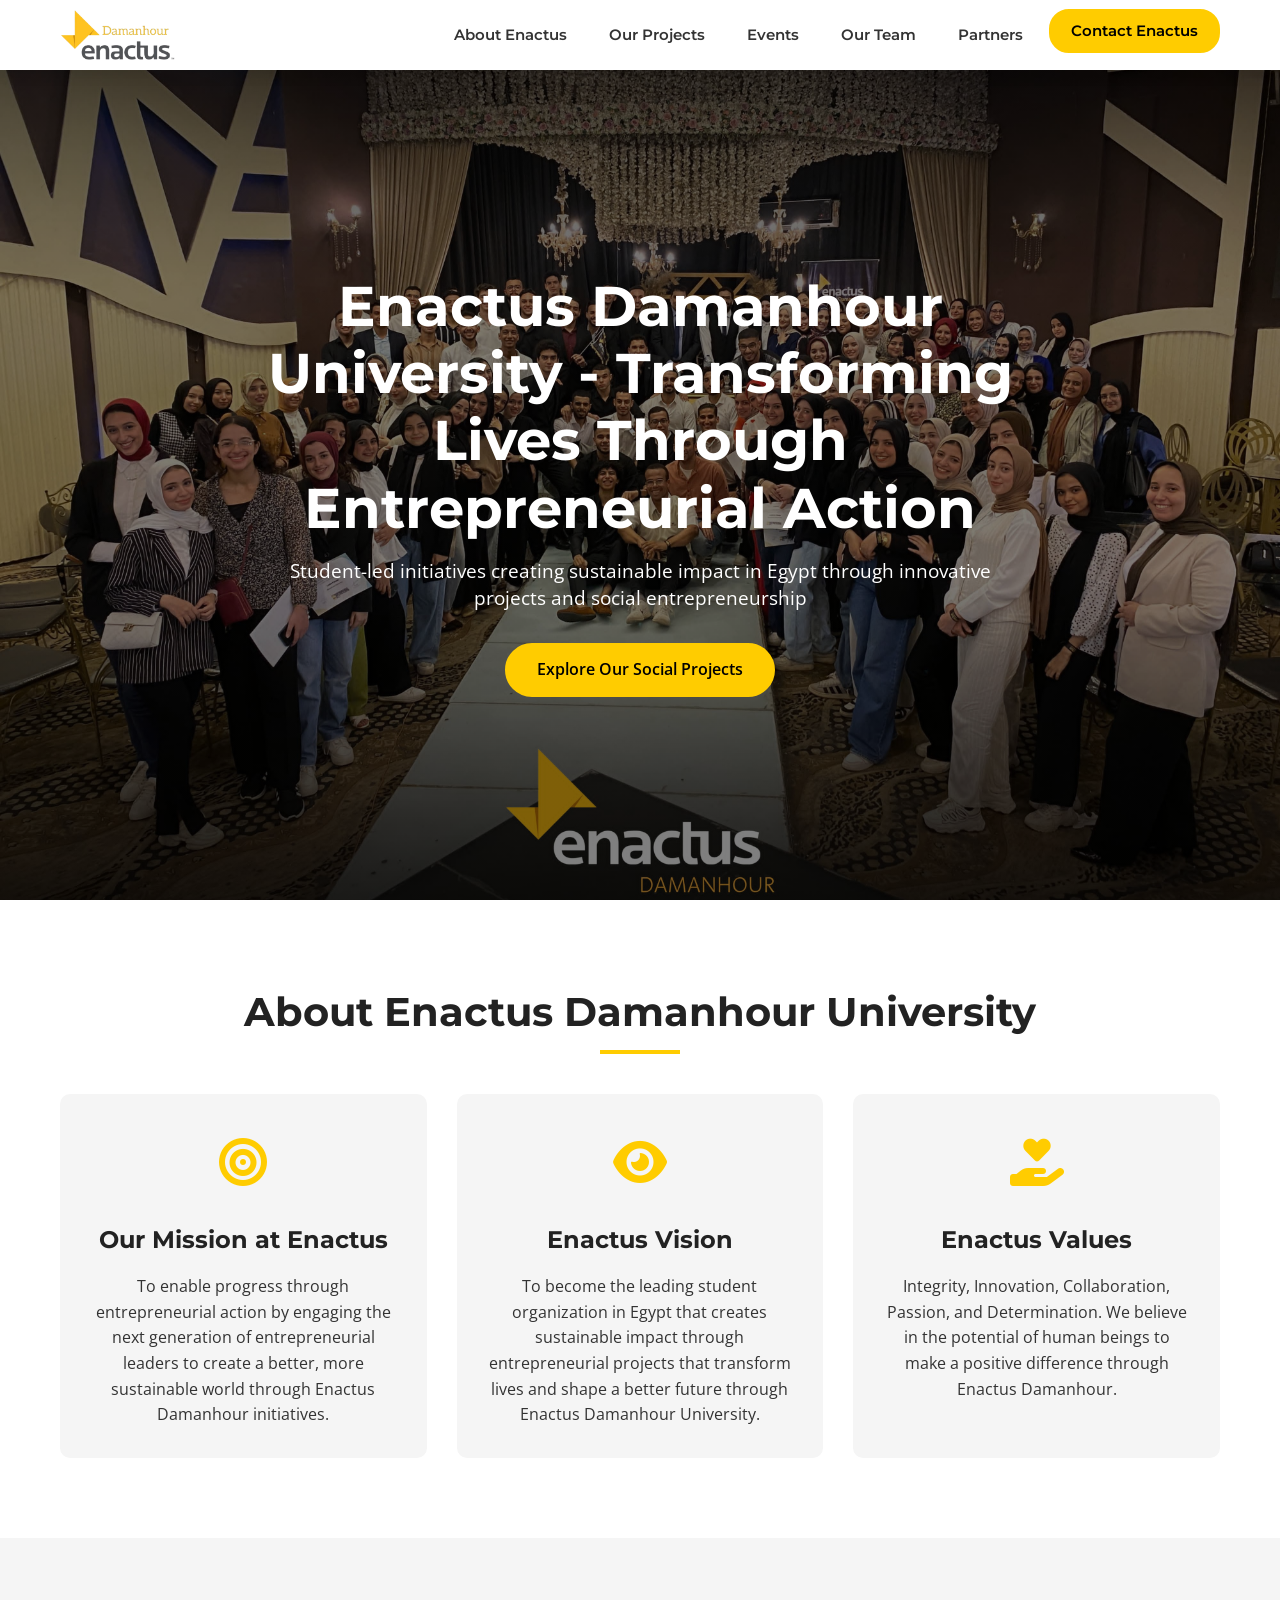
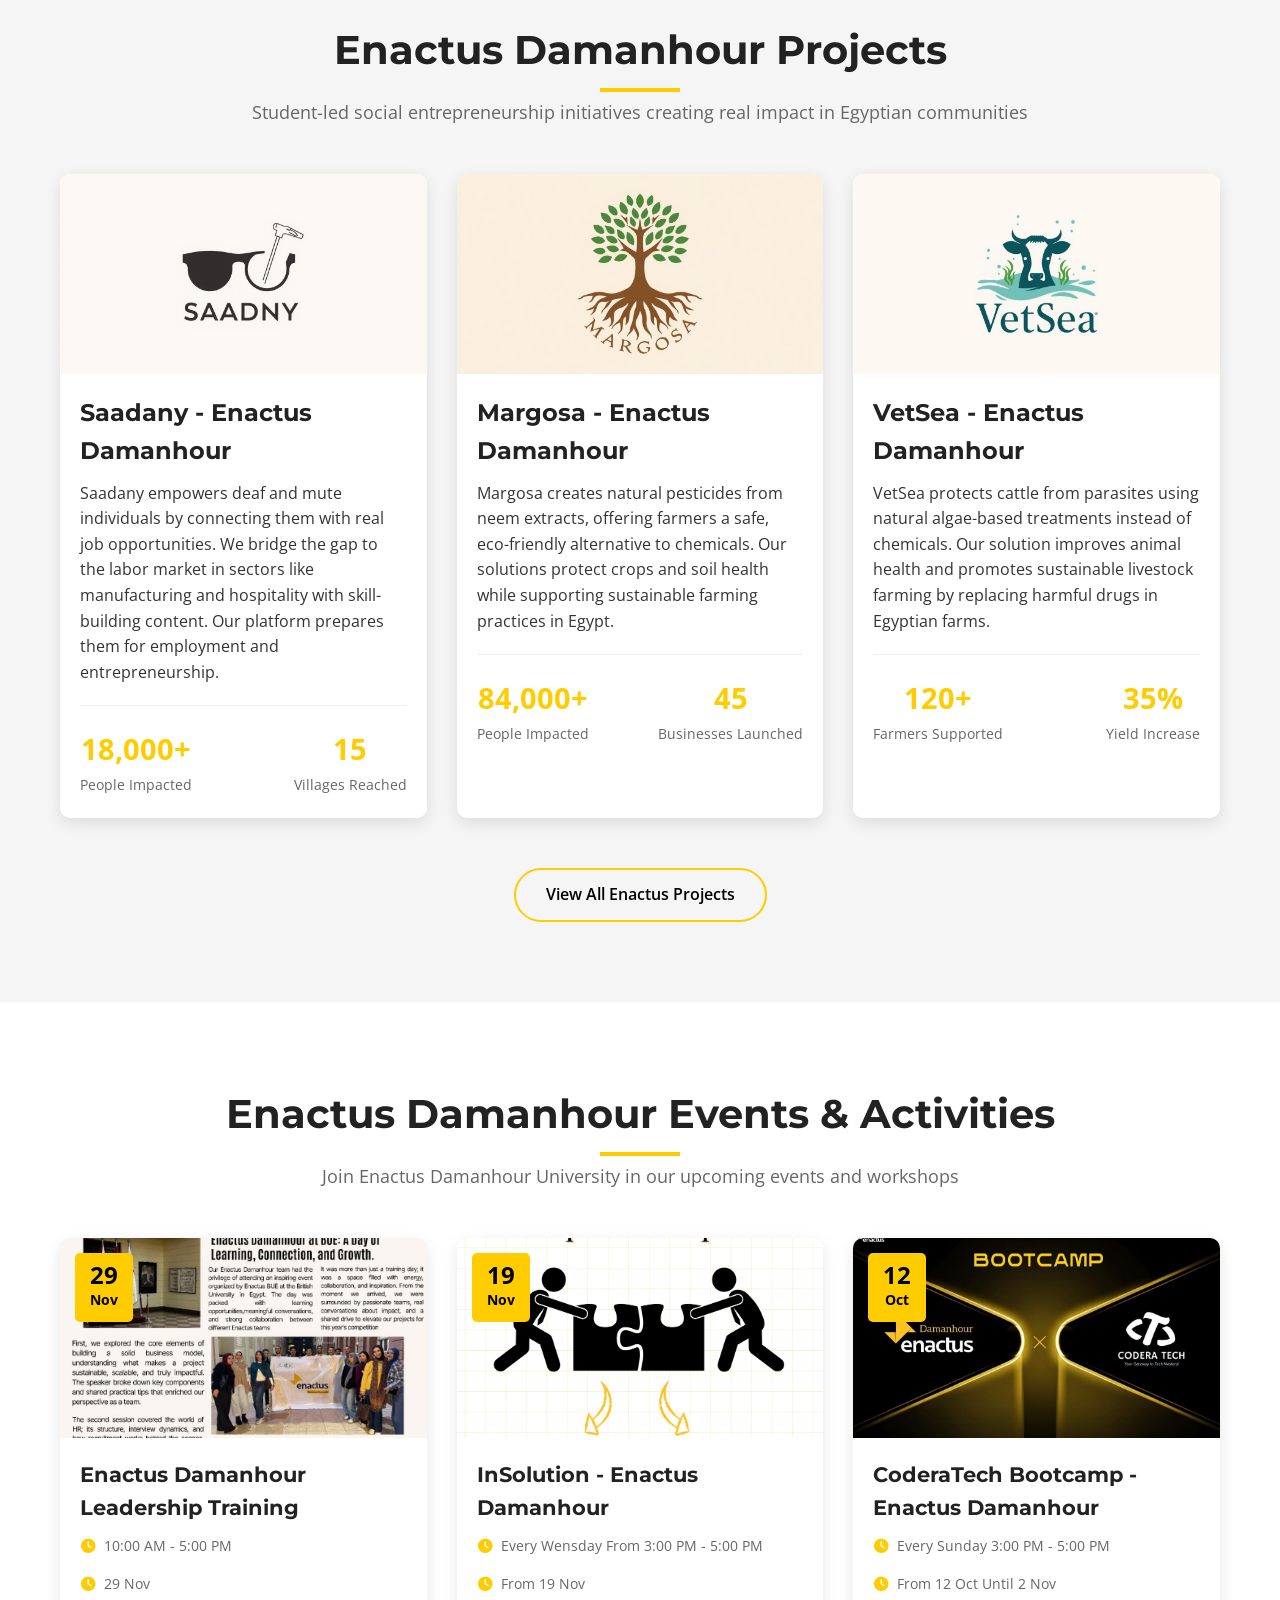
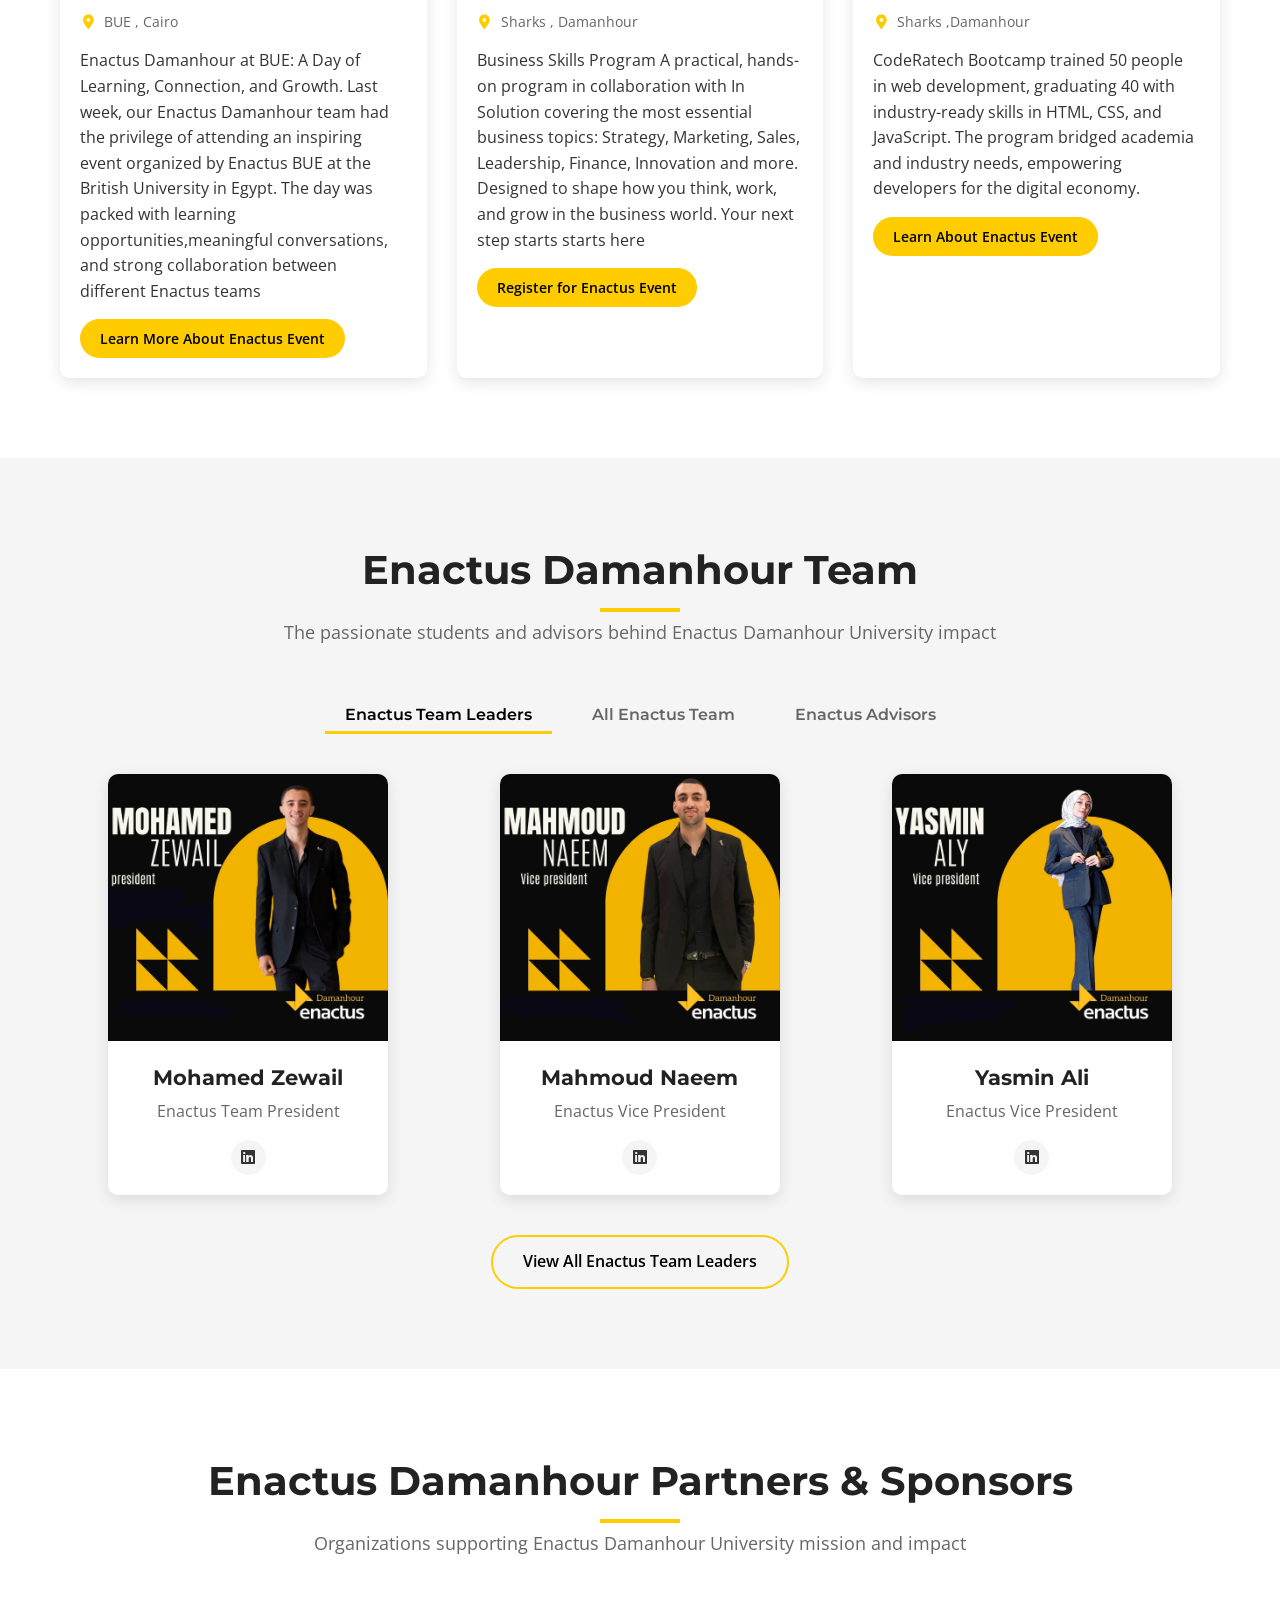
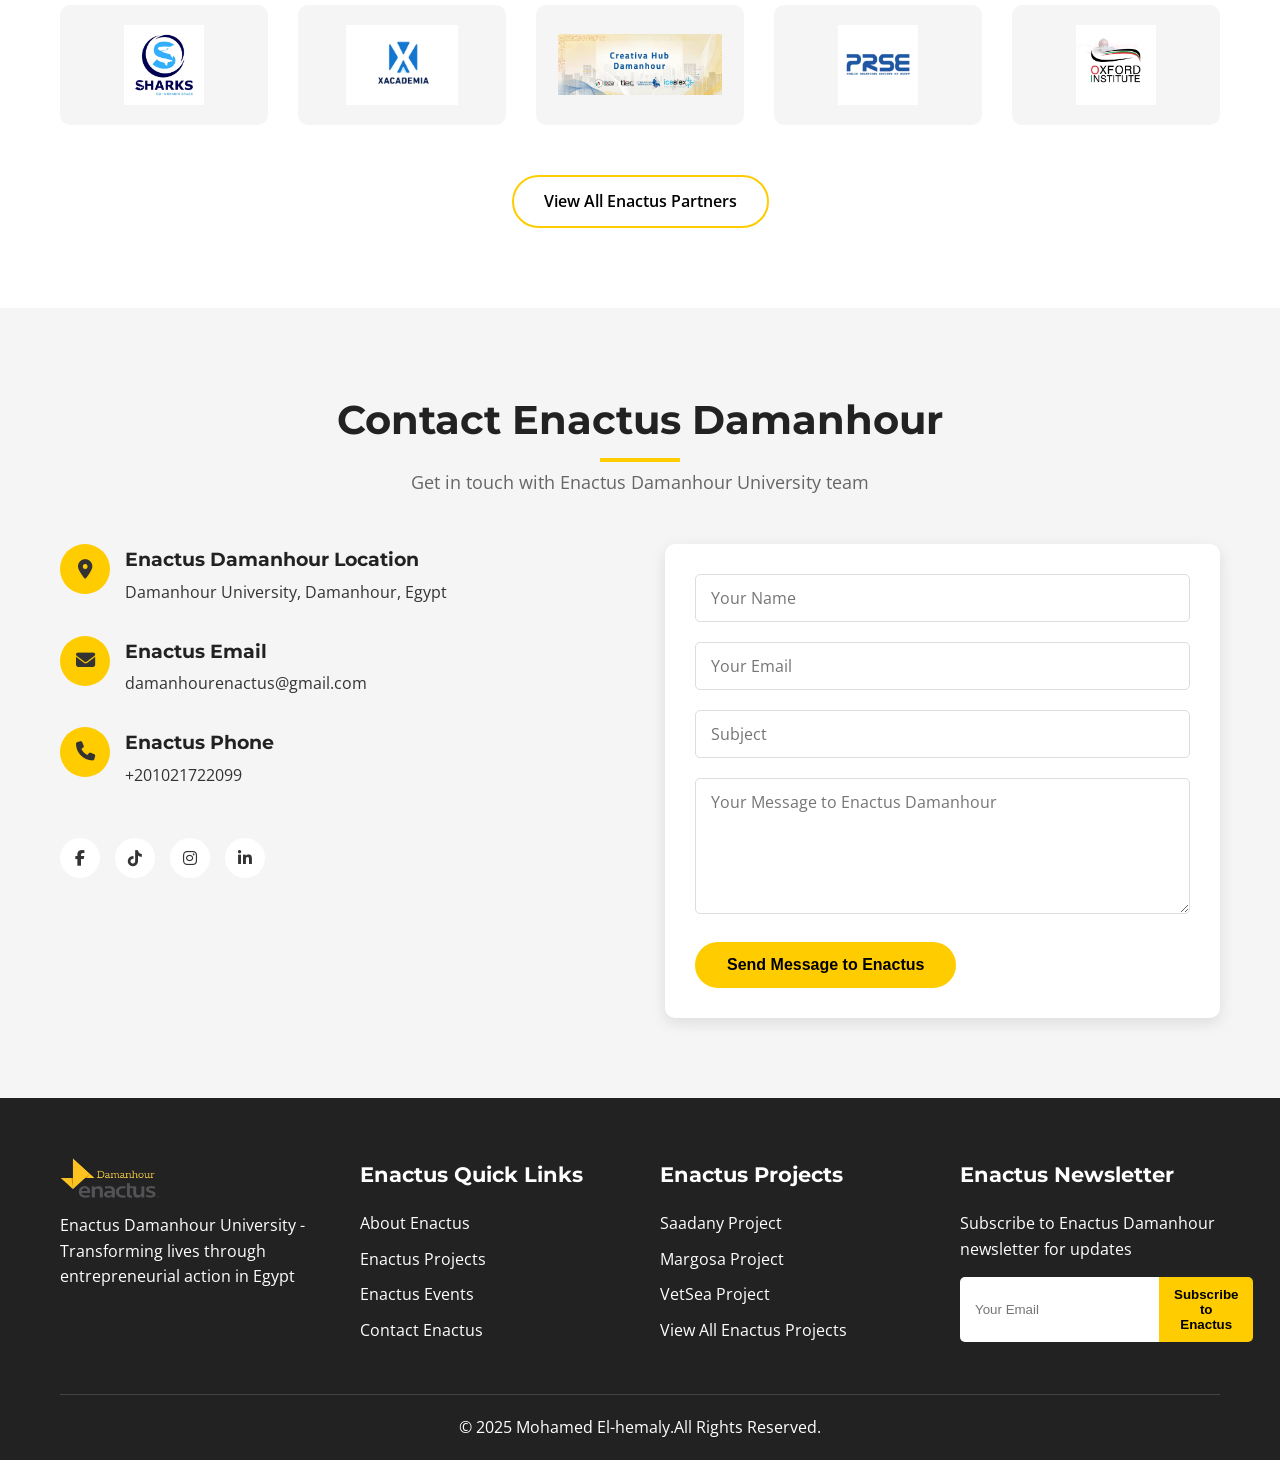
==== index.html @ f94013e4 "first commit" ====
<!DOCTYPE html>
<html lang="en" dir="ltr">

<head>
    <meta charset="UTF-8">
    <meta name="viewport" content="width=device-width, initial-scale=1.0">
    <meta name="robots" content="index, follow, max-snippet:-1, max-image-preview:large, max-video-preview:-1">
    <meta name="theme-color" content="#ffcc00">
    <meta name="description"
        content="Enactus Damanhour University - Student-led initiatives creating sustainable impact through entrepreneurial action. Explore our award-winning projects Saadany, Margosa, VetSea, and more.">
    <meta name="keywords"
        content="Enactus Damanhour, Enactus Egypt, entrepreneurial action, social projects, sustainable development, Damanhour University, student initiatives, Saadany, Margosa, VetSea, Ecoplast, Organalia, social impact, student entrepreneurship">
    <meta name="author" content="Enactus Damanhour">

    <!-- Open Graph Meta Tags -->
    <meta property="og:title" content="Enactus Damanhour - Social Impact & Entrepreneurial Action">
    <meta property="og:locale" content="en_EG">
    <meta property="og:site_name" content="Enactus Damanhour University">
    <meta property="og:description"
        content="Empowering students to drive sustainable change at Damanhour University. Explore our award-winning projects creating real-world impact through entrepreneurship.">
    <meta property="og:type" content="website">
    <meta property="og:url" content="https://www.enactus-damanhour.com">
    <meta property="og:image" content="https://www.enactus-damanhour.com/images/logo.webp">
    <meta property="og:image:width" content="1200">
    <meta property="og:image:height" content="630">

    <!-- Twitter Card Meta Tags -->
    <meta name="twitter:card" content="summary_large_image">
    <meta name="twitter:title" content="Enactus Damanhour - Social Impact & Entrepreneurial Action">
    <meta name="twitter:description"
        content="Student-led initiatives creating sustainable impact through entrepreneurial action at Damanhour University. Explore our award-winning projects.">
    <meta name="twitter:image" content="https://www.enactus-damanhour.com/images/logo.webp">
    <meta name="twitter:site" content="@EnactusDamanhour">

    <!-- Canonical URL -->
    <link rel="canonical" href="https://www.enactus-damanhour.com">

    <title>Enactus Damanhour University | Social Impact & Entrepreneurial Action</title>

    <!-- Favicon Section -->
    <link rel="apple-touch-icon" sizes="180x180" href="/images/favicon_io/apple-touch-icon.png">
    <link rel="icon" type="image/png" sizes="32x32" href="/images/favicon_io/favicon-32x32.png">
    <link rel="icon" type="image/png" sizes="16x16" href="/images/favicon_io/favicon-16x16.png">
    <link rel="manifest" href="/images/favicon_io/site.webmanifest">
    <link rel="shortcut icon" href="/favicon.ico" type="image/x-icon">
    <meta name="msapplication-TileColor" content="#ffcc00">
    <meta name="theme-color" content="#ffcc00">

    <!-- Performance Optimizations -->
    <meta name="format-detection" content="telephone=no">
    <meta name="HandheldFriendly" content="true">
    <meta name="MobileOptimized" content="width">

    <!-- Critical CSS Inline to prevent FOUC and fix CLS -->
    <style>
        /* Critical CSS - Loads immediately to prevent FOUC */
        :root {
            --yellow: #FFCC00;
            --black: #000000;
            --white: #FFFFFF;
            --gray: #333333;
            --light-gray: #F5F5F5;
            --dark-gray: #222222;
        }

        * {
            margin: 0;
            padding: 0;
            box-sizing: border-box;
        }

        html {
            scroll-behavior: smooth;
            overflow-x: hidden;
        }

        body {
            font-family: 'Open Sans', sans-serif;
            color: var(--gray);
            line-height: 1.6;
            overflow-x: hidden;
            opacity: 1 !important;
            visibility: visible !important;
        }

        /* Basic layout for critical elements */
        .navbar {
            position: fixed;
            top: 0;
            left: 0;
            width: 100%;
            background-color: var(--white);
            box-shadow: 0 2px 15px rgba(0, 0, 0, 0.1);
            z-index: 1000;
            padding: 0;
            transition: all 0.3s ease;
            height: 70px;
            /* reserve height to avoid layout shift */
        }

        .nav-container {
            display: flex;
            justify-content: space-between;
            align-items: center;
            max-width: 1200px;
            margin: 0 auto;
            padding: 0 20px;
            height: 70px;
        }

        .nav-logo img {
            height: 50px;
            width: auto;
            display: block;
        }

        .nav-menu {
            display: flex;
            align-items: center;
            gap: 10px;
            margin: 0;
            padding: 0;
        }

        .nav-item {
            margin: 0;
            position: relative;
        }

        .nav-link {
            font-family: 'Montserrat', sans-serif;
            font-weight: 600;
            font-size: 0.95rem;
            padding: 8px 16px;
            border-radius: 20px;
            transition: color 0.3s ease;
            color: var(--gray);
            position: relative;
            display: inline-block;
        }

        .nav-link.donate-btn {
            background-color: var(--yellow);
            color: var(--black);
            padding: 8px 20px;
            border: 2px solid var(--yellow);
            border-radius: 20px;
            font-weight: 600;
        }

        .hamburger {
            display: none;
            flex-direction: column;
            justify-content: center;
            align-items: center;
            width: 30px;
            height: 30px;
            background: none;
            border: none;
            cursor: pointer;
            padding: 0;
            margin: 0;
        }

        .bar {
            display: block;
            width: 25px;
            height: 3px;
            margin: 2.5px 0;
            background-color: var(--black);
            transition: all 0.3s ease;
            border-radius: 2px;
        }

        .hero {
            height: 100vh;
            min-height: 600px;
            /* Keep the gradient on the hero element so it overlays the background image */
            background: linear-gradient(rgba(0, 0, 0, 0.5), rgba(0, 0, 0, 0.5));
            display: flex;
            align-items: center;
            justify-content: center;
            text-align: center;
            color: var(--white);
            padding-top: 70px;
            position: relative;
            overflow: hidden;
            /* prevent image overflow */
        }

        /* background container placed behind hero content to avoid layout shifts
           image has explicit sizing via CSS so browser reserves space */
        .hero-background {
            position: absolute;
            inset: 0;
            z-index: -1;
            width: 100%;
            height: 100%;
        }

        .hero-background img {
            width: 100%;
            height: 100%;
            object-fit: cover;
            display: block;
        }

        .hero-content {
            max-width: 800px;
            padding: 0 20px;
        }

        .hero-title {
            font-size: clamp(2rem, 5vw, 3.5rem);
            margin-bottom: 1rem;
            color: var(--white);
            line-height: 1.2;
        }

        .hero-subtitle {
            font-size: clamp(1rem, 2.5vw, 1.2rem);
            margin-bottom: 2rem;
            line-height: 1.4;
        }

        .cta-button {
            display: inline-block;
            background-color: var(--yellow);
            color: var(--black);
            padding: 12px 30px;
            border-radius: 30px;
            font-weight: 600;
            /* limit transition to color/background to avoid unexpected layout animations */
            transition: background-color 0.3s ease, color 0.3s ease;
            border: 2px solid var(--yellow);
            font-size: clamp(0.9rem, 2vw, 1rem);
        }

        /* Loading state - use fixed overlay so removing it doesn't shift layout */
        .loading {
            display: flex;
            justify-content: center;
            align-items: center;
            position: fixed;
            top: 0;
            left: 0;
            width: 100vw;
            height: 100vh;
            background: var(--white);
            z-index: 9999;
            /* opacity transition only (does not trigger layout shift) */
            transition: opacity 0.5s ease;
        }

        .loading.hidden {
            opacity: 0;
            pointer-events: none;
        }

        .spinner {
            width: 50px;
            height: 50px;
            border: 5px solid var(--light-gray);
            border-top: 5px solid var(--yellow);
            border-radius: 50%;
            animation: spin 1s linear infinite;
        }

        @keyframes spin {
            0% {
                transform: rotate(0deg);
            }

            100% {
                transform: rotate(360deg);
            }
        }

        /* Ensure content is visible after CSS loads */
        .main-content {
            opacity: 1;
            visibility: visible;
        }

        /* Fix icon sizing to prevent CLS for icons */
        .contact i,
        .footer i,
        .about-icon i,
        .member-social i,
        .event-info i {
            width: 20px;
            height: 20px;
            display: inline-flex;
            align-items: center;
            justify-content: center;
            text-align: center;
        }

        /* Small responsive safety */
        img {
            max-width: 100%;
            height: auto;
            display: block;
        }
    </style>

    <!-- Preload Critical Resources -->
    <link rel="preload" href="style.css" as="style" onload="this.onload=null;this.rel='stylesheet'">
    <link rel="preload" href="https://cdnjs.cloudflare.com/ajax/libs/font-awesome/6.4.0/css/all.min.css" as="style"
        onload="this.onload=null;this.rel='stylesheet'">
    <link rel="preconnect" href="https://fonts.googleapis.com">
    <link rel="preconnect" href="https://fonts.gstatic.com" crossorigin>

    <!-- Stylesheets fallback for no-js -->
    <noscript>
        <link rel="stylesheet" href="style.css">
    </noscript>
    <noscript>
        <link rel="stylesheet" href="https://cdnjs.cloudflare.com/ajax/libs/font-awesome/6.4.0/css/all.min.css">
    </noscript>

    <!-- Google Fonts (display=swap to prevent layout shifts from font loading) -->
    <link
        href="https://fonts.googleapis.com/css2?family=Montserrat:wght@400;500;600;700&family=Open+Sans:wght@400;600&display=swap"
        rel="stylesheet" media="print" onload="this.media='all'">
    <noscript>
        <link
            href="https://fonts.googleapis.com/css2?family=Montserrat:wght@400;500;600;700&family=Open+Sans:wght@400;600&display=swap"
            rel="stylesheet">
    </noscript>

    <!-- Structured Data (Organization + Logo) - kept as requested -->
    <script type="application/ld+json">
    {
        "@context": "https://schema.org",
        "@type": "Organization",
        "@id": "https://www.enactus-damanhour.com#organization",
        "name": "Enactus Damanhour",
        "alternateName": "Enactus Damanhour University",
        "url": "https://www.enactus-damanhour.com",
        "logo": "https://www.enactus-damanhour.com/images/logo.webp",
        "description": "Student-led initiatives creating sustainable impact through entrepreneurial action at Damanhour University.",
        "foundingDate": "2015",
        "address": {
            "@type": "PostalAddress",
            "addressLocality": "Damanhour",
            "addressCountry": "Egypt"
        },
        "email": "damanhourenactus@gmail.com",
        "telephone": "+201021722099",
        "sameAs": [
            "https://www.facebook.com/DuEnactus",
            "https://www.instagram.com/enactus_du_/",
            "https://www.linkedin.com/company/enactus-damnhour-university",
            "https://www.tiktok.com/@enactus.damanhour"
        ],
        "memberOf": {
            "@type": "Organization",
            "name": "Enactus Worldwide"
        }
    }
    </script>
</head>

<body>
    <!-- Loading Screen (fixed overlay, won't shift layout when removed) -->
    <div class="loading" id="loadingScreen" aria-hidden="true">
        <div class="spinner" role="status" aria-label="Loading"></div>
    </div>

    <div class="main-content">
        <!-- Header & Navigation -->
        <header>
            <nav class="navbar" role="navigation" aria-label="Main Navigation">
                <div class="nav-container">
                    <a href="#" class="nav-logo" aria-label="Enactus Damanhour Home">
                        <!-- changed to eager to avoid navbar shift (keeps visual identical) -->
                        <img src="images/logo.webp" alt="Enactus Damanhour University Logo" width="120" height="50"
                            loading="eager">
                    </a>

                    <ul class="nav-menu" role="menubar" aria-label="Primary">
                        <li class="nav-item" role="none">
                            <a href="#about" class="nav-link" role="menuitem">About Enactus</a>
                        </li>
                        <li class="nav-item" role="none">
                            <a href="#projects" class="nav-link" role="menuitem">Our Projects</a>
                        </li>
                        <li class="nav-item" role="none">
                            <a href="#events" class="nav-link" role="menuitem">Events</a>
                        </li>
                        <li class="nav-item" role="none">
                            <a href="#team" class="nav-link" role="menuitem">Our Team</a>
                        </li>
                        <li class="nav-item" role="none">
                            <a href="#partners" class="nav-link" role="menuitem">Partners</a>
                        </li>
                        <li class="nav-item" role="none">
                            <a href="#contact" class="nav-link donate-btn" role="menuitem">Contact Enactus</a>
                        </li>
                    </ul>

                    <button class="hamburger" aria-label="Toggle navigation menu" aria-expanded="false">
                        <span class="bar"></span>
                        <span class="bar"></span>
                        <span class="bar"></span>
                    </button>
                </div>
            </nav>
        </header>

        <!-- Hero Section - Fixed -->
        <section class="hero" role="region" aria-label="Hero">
            <div class="hero-background" aria-hidden="true">
                <!-- removed display:none & onload to ensure browser reserves space and avoid layout shift -->
                <img src="images/download1.webp" alt="Enactus Damanhour University" loading="eager" width="1620"
                    height="810">
            </div>
            <div class="hero-content">
                <h1 class="hero-title">Enactus Damanhour University - Transforming Lives Through Entrepreneurial Action
                </h1>
                <p class="hero-subtitle">Student-led initiatives creating sustainable impact in Egypt through innovative
                    projects and social entrepreneurship</p>
                <a href="#projects" class="cta-button">Explore Our Social Projects</a>
            </div>
        </section>

        <!-- About Section -->
        <section id="about" class="about">
            <div class="container">
                <h2 class="section-title">About Enactus Damanhour University</h2>
                <div class="about-content">
                    <div class="about-item">
                        <div class="about-icon">
                            <i class="fas fa-bullseye" aria-hidden="true"></i>
                        </div>
                        <h3>Our Mission at Enactus</h3>
                        <p>To enable progress through entrepreneurial action by engaging the next generation of
                            entrepreneurial leaders to create a better, more sustainable world through Enactus Damanhour
                            initiatives.</p>
                    </div>
                    <div class="about-item">
                        <div class="about-icon">
                            <i class="fas fa-eye" aria-hidden="true"></i>
                        </div>
                        <h3>Enactus Vision</h3>
                        <p>To become the leading student organization in Egypt that creates sustainable impact through
                            entrepreneurial projects that transform lives and shape a better future through Enactus
                            Damanhour University.</p>
                    </div>
                    <div class="about-item">
                        <div class="about-icon">
                            <i class="fas fa-hand-holding-heart" aria-hidden="true"></i>
                        </div>
                        <h3>Enactus Values</h3>
                        <p>Integrity, Innovation, Collaboration, Passion, and Determination. We believe in the potential
                            of
                            human beings to make a positive difference through Enactus Damanhour.</p>
                    </div>
                </div>
            </div>
        </section>

        <!-- Projects Section -->
        <section id="projects" class="projects">
            <div class="container">
                <h2 class="section-title">Enactus Damanhour Projects</h2>
                <p class="section-subtitle">Student-led social entrepreneurship initiatives creating real impact in
                    Egyptian
                    communities</p>

                <div class="projects-grid">
                    <!-- First 3 projects visible -->
                    <div class="project-card">
                        <div class="project-image">
                            <img src="images/saadny.jpg"
                                alt="Saadany Project - Empowering deaf and mute individuals through job opportunities"
                                loading="lazy" width="400" height="200">
                        </div>
                        <div class="project-content">
                            <h3>Saadany - Enactus Damanhour</h3>
                            <p>Saadany empowers deaf and mute individuals by connecting them with real job
                                opportunities. We
                                bridge the gap to the labor market in sectors like manufacturing and hospitality with
                                skill-building content. Our platform prepares them for employment and entrepreneurship.
                            </p>
                            <div class="project-stats">
                                <div class="stat">
                                    <span class="stat-number">18,000+</span>
                                    <span class="stat-label">People Impacted</span>
                                </div>
                                <div class="stat">
                                    <span class="stat-number">15</span>
                                    <span class="stat-label">Villages Reached</span>
                                </div>
                            </div>
                        </div>
                    </div>

                    <div class="project-card">
                        <div class="project-image">
                            <img src="images/margosa.jpg"
                                alt="Margosa Project - Natural pesticides from neem extracts for sustainable farming"
                                loading="lazy" width="400" height="200">
                        </div>
                        <div class="project-content">
                            <h3>Margosa - Enactus Damanhour</h3>
                            <p>Margosa creates natural pesticides from neem extracts, offering farmers a safe,
                                eco-friendly
                                alternative to chemicals. Our solutions protect crops and soil health while supporting
                                sustainable farming practices in Egypt.</p>
                            <div class="project-stats">
                                <div class="stat">
                                    <span class="stat-number">84,000+</span>
                                    <span class="stat-label">People Impacted</span>
                                </div>
                                <div class="stat">
                                    <span class="stat-number">45</span>
                                    <span class="stat-label">Businesses Launched</span>
                                </div>
                            </div>
                        </div>
                    </div>

                    <div class="project-card">
                        <div class="project-image">
                            <img src="images/vetsea.jpg"
                                alt="VetSea Project - Natural algae-based treatments for cattle health" loading="lazy"
                                width="400" height="200">
                        </div>
                        <div class="project-content">
                            <h3>VetSea - Enactus Damanhour</h3>
                            <p>VetSea protects cattle from parasites using natural algae-based treatments instead of
                                chemicals. Our solution improves animal health and promotes sustainable livestock
                                farming by
                                replacing harmful drugs in Egyptian farms.</p>
                            <div class="project-stats">
                                <div class="stat">
                                    <span class="stat-number">120+</span>
                                    <span class="stat-label">Farmers Supported</span>
                                </div>
                                <div class="stat">
                                    <span class="stat-number">35%</span>
                                    <span class="stat-label">Yield Increase</span>
                                </div>
                            </div>
                        </div>
                    </div>

                    <!-- Hidden projects -->
                    <div class="project-card hidden-project">
                        <div class="project-image">
                            <img src="images/ecoplast.jpg"
                                alt="Ecoplast Project - Recycling plastic waste into eco-friendly bricks" loading="lazy"
                                width="400" height="200">
                        </div>
                        <div class="project-content">
                            <h3>Ecoplast - Enactus Damanhour</h3>
                            <p>Ecoplast tackles plastic waste by recycling it into new products like eco-friendly
                                bricks. We
                                empower communities by creating jobs and providing technical training, increasing
                                workers'
                                income by 350%.</p>
                            <div class="project-stats">
                                <div class="stat">
                                    <span class="stat-number">600+</span>
                                    <span class="stat-label">Jobs Created</span>
                                </div>
                                <div class="stat">
                                    <span class="stat-number">350%</span>
                                    <span class="stat-label">Income Increase</span>
                                </div>
                            </div>
                        </div>
                    </div>

                    <div class="project-card hidden-project">
                        <div class="project-image">
                            <img src="images/organalia.jpg"
                                alt="Organalia Project - Organic fertilizer from Nile rose and animal waste"
                                loading="lazy" width="400" height="200">
                        </div>
                        <div class="project-content">
                            <h3>Organalia - Enactus Damanhour</h3>
                            <p>Organalia produces organic fertilizer from Nile rose and animal waste to reduce
                                environmental
                                impact. We empower communities by creating jobs and providing technical training.</p>
                            <div class="project-stats">
                                <div class="stat">
                                    <span class="stat-number">300+</span>
                                    <span class="stat-label">Lives Saved</span>
                                </div>
                                <div class="stat">
                                    <span class="stat-number">27</span>
                                    <span class="stat-label">Village Reached</span>
                                </div>
                            </div>
                        </div>
                    </div>

                    <div class="project-card hidden-project">
                        <div class="project-image">
                            <img src="images/brickstick.jpg"
                                alt="Brickstick Project - Transforming plastic waste into construction materials"
                                loading="lazy" width="400" height="200">
                        </div>
                        <div class="project-content">
                            <h3>Brickstick - Enactus Damanhour</h3>
                            <p>Brickstick transforms plastic waste into eco-friendly bricks, offering a sustainable
                                construction material. We partner with factories to scale production in Egypt.</p>
                            <div class="project-stats">
                                <div class="stat">
                                    <span class="stat-number">80,000+</span>
                                    <span class="stat-label">Plastic Bricks</span>
                                </div>
                                <div class="stat">
                                    <span class="stat-number">160+</span>
                                    <span class="stat-label">Families Impacting</span>
                                </div>
                            </div>
                        </div>
                    </div>

                    <div class="project-card hidden-project">
                        <div class="project-image">
                            <img src="images/mushraws.jpg"
                                alt="Mushraws Project - Transforming rice straw waste into valuable products"
                                loading="lazy" width="400" height="200">
                        </div>
                        <div class="project-content">
                            <h3>Mushraws - Enactus Damanhour</h3>
                            <p>Mushraws transforms rice straw waste into valuable products like mushrooms, animal feed,
                                and
                                organic fertilizer. Our zero-waste model prevents harmful burning in Egyptian farms.</p>
                            <div class="project-stats">
                                <div class="stat">
                                    <span class="stat-number">230%</span>
                                    <span class="stat-label">Income Increase</span>
                                </div>
                                <div class="stat">
                                    <span class="stat-number">210</span>
                                    <span class="stat-label">Families Impacting</span>
                                </div>
                            </div>
                        </div>
                    </div>
                </div>

                <div class="projects-cta">
                    <a href="#projects" class="cta-button secondary" id="viewAllBtn">View All Enactus Projects</a>
                </div>
            </div>
        </section>

        <!-- Events Section -->
        <section id="events" class="events">
            <div class="container">
                <h2 class="section-title">Enactus Damanhour Events & Activities</h2>
                <p class="section-subtitle">Join Enactus Damanhour University in our upcoming events and workshops</p>

                <div class="events-container">
                    <div class="event-card">
                        <div class="event-image">
                            <img src="images/leadership.jpg" alt="Techne Summit Alexandria with Enactus Damanhour"
                                loading="lazy" width="400" height="200">
                            <div class="event-date">
                                <span class="date-day">29</span>
                                <span class="date-month">Nov</span>
                            </div>
                        </div>
                        <div class="event-content">
                            <h3>Enactus Damanhour Leadership Training</h3>
                            <p class="event-info"><i class="fas fa-clock" aria-hidden="true"></i> 10:00 AM - 5:00 PM</p>
                            <p class="event-info"><i class="fas fa-clock" aria-hidden="true"></i>29 Nov
                            </p>
                            <p class="event-info"><i class="fas fa-map-marker-alt" aria-hidden="true"></i> BUE , Cairo

                            </p>
                            <p> Enactus Damanhour at BUE: A Day of
                                Learning, Connection, and Growth.
                                Last week, our Enactus Damanhour
                                team had the privilege of attending an
                                inspiring event organized by Enactus
                                BUE at the British University in Egypt.
                                The day was packed with learning
                                opportunities,meaningful conversations,
                                and strong collaboration between
                                different Enactus teams</p>
                            <a href="https://www.linkedin.com/posts/enactus-damnhour-university_enactusabrdu-enactusdamanhour-enactusegypt-activity-7400944725010157568-VIMA?utm_source=share&utm_medium=member_desktop&rcm=ACoAAE7N51kBJrktJeQCzJ5pBm0NMAfbGv_mNNI"
                                class="event-button">Learn More About Enactus
                                Event</a>
                        </div>
                    </div>
                    <div class="event-card">
                        <div class="event-image">
                            <img src="images/InSolution partnership .jpg" alt="InSolution Event by Enactus Damanhour"
                                loading="lazy" width="400" height="200">
                            <div class="event-date">
                                <span class="date-day">19</span>
                                <span class="date-month">Nov</span>
                            </div>
                        </div>
                        <div class="event-content">
                            <h3>InSolution - Enactus Damanhour</h3>
                            <p class="event-info"><i class="fas fa-clock" aria-hidden="true"></i>Every Wensday From
                                3:00
                                PM - 5:00 PM</p>
                            <p class="event-info"><i class="fas fa-clock" aria-hidden="true"></i>From 19 Nov
                            </p>
                            <p class="event-info"><i class="fas fa-map-marker-alt" aria-hidden="true"></i> Sharks ,
                                Damanhour</p>
                            <p>Business Skills Program

                                A practical, hands-on program in collaboration with In Solution covering the most
                                essential business topics: Strategy, Marketing, Sales, Leadership, Finance, Innovation
                                and more.
                                Designed to shape how you think, work, and grow in the business world.

                                Your next step starts starts here</p>
                            <a href="https://docs.google.com/forms/d/e/1FAIpQLScE0VH22sMIlUVEHOe9X2FbrQjbqdwQxwLSu-Vst_UFsn-7Qg/viewform?usp=dialog "
                                class="event-button">Register for Enactus
                                Event</a>
                        </div>
                    </div>



                    <div class="event-card">
                        <div class="event-image">
                            <img src="images/coderatechBootcamp.jpg" alt="Community Impact Day by Enactus Damanhour"
                                loading="lazy" width="400" height="200">
                            <div class="event-date">
                                <span class="date-day">12</span>
                                <span class="date-month">Oct</span>
                            </div>
                        </div>
                        <div class="event-content">
                            <h3>CoderaTech Bootcamp - Enactus Damanhour</h3>
                            <p class="event-info"><i class="fas fa-clock" aria-hidden="true"></i>Every Sunday 3:00 PM -
                                5:00
                                PM</p>
                            <p class="event-info"><i class="fas fa-clock" aria-hidden="true"></i>From 12 Oct Until 2 Nov
                            </p>
                            <p class="event-info"><i class="fas fa-map-marker-alt" aria-hidden="true"></i>Sharks
                                ,Damanhour
                            </p>
                            <p>CodeRatech Bootcamp trained 50 people in web development, graduating 40 with
                                industry-ready
                                skills in HTML, CSS, and JavaScript. The program bridged academia and industry needs,
                                empowering developers for the digital economy.
                            </p>
                            <a href="https://www.linkedin.com/posts/enactus-damnhour-university_enactusdamanhour-coderatech-bootcamp-activity-7382734451459522561-_Mtn?utm_source=share&utm_medium=member_android&rcm=ACoAAFOv5ZsBmiG8a25Ez6PgW-NZoyWq5Nk9pTQ "
                                class="event-button">Learn About Enactus Event</a>
                        </div>
                    </div>
                </div>
            </div>
        </section>

        <!-- Team Section -->
        <section id="team" class="team">
            <div class="container">
                <h2 class="section-title">Enactus Damanhour Team</h2>
                <p class="section-subtitle">The passionate students and advisors behind Enactus
                    Damanhour University impact
                </p>

                <div class="team-container">
                    <div class="team-tabs">
                        <button class="team-tab active" data-category="leaders">Enactus Team
                            Leaders</button>
                        <button class="team-tab" data-category="all-members">All Enactus Team</button>
                        <button class="team-tab" data-category="advisors">Enactus Advisors</button>
                    </div>

                    <div class="team-grid">
                        <!-- Team Leaders -->
                        <div class="team-member" data-category="leaders">
                            <div class="member-image">
                                <img src="images/president.jpg" alt="Mohamed Zewail - Enactus Damanhour Team President"
                                    loading="lazy" width="280" height="267">
                            </div>
                            <div class="member-info">
                                <h3>Mohamed Zewail</h3>
                                <p>Enactus Team President</p>
                                <div class="member-social">
                                    <a href="https://www.linkedin.com/in/mohamed-zewail-b25910320" target="_blank"
                                        aria-label="LinkedIn profile of Mohamed Zewail">
                                        <i class="fab fa-linkedin" aria-hidden="true"></i>
                                    </a>
                                </div>
                            </div>
                        </div>

                        <div class="team-member" data-category="leaders">
                            <div class="member-image">
                                <img src="images/naeem.jpg" alt="Mahmoud Naeem - Enactus Damanhour Vice President"
                                    loading="lazy" width="280" height="267">
                            </div>
                            <div class="member-info">
                                <h3>Mahmoud Naeem</h3>
                                <p>Enactus Vice President</p>
                                <div class="member-social">
                                    <a href="https://www.linkedin.com/in/mahmoud-naeem-3aa47927b" target="_blank"
                                        aria-label="LinkedIn profile of Mahmoud Naeem">
                                        <i class="fab fa-linkedin" aria-hidden="true"></i>
                                    </a>
                                </div>
                            </div>
                        </div>

                        <div class="team-member" data-category="leaders">
                            <div class="member-image">
                                <img src="images/yasmin.jpg" alt="Yasmin Ali - Enactus Damanhour Vice President"
                                    loading="lazy" width="280" height="267">
                            </div>
                            <div class="member-info">
                                <h3>Yasmin Ali</h3>
                                <p>Enactus Vice President</p>
                                <div class="member-social">
                                    <a href="https://www.linkedin.com/in/yasmin-aly-951836317" target="_blank"
                                        aria-label="LinkedIn profile of Yasmin Ali">
                                        <i class="fab fa-linkedin" aria-hidden="true"></i>
                                    </a>
                                </div>
                            </div>
                        </div>

                        <div class="team-member hidden-member" data-category="leaders">
                            <div class="member-image">
                                <img src="images/aboalkhair.jpg" alt="Saif Aboalkhair - Enactus Damanhour Head Project"
                                    loading="lazy" width="280" height="267">
                            </div>
                            <div class="member-info">
                                <h3>Saif Aboalkhair</h3>
                                <p>Enactus Head Project</p>
                                <div class="member-social">
                                    <a href="#" aria-label="LinkedIn profile of Saif Aboalkhair">
                                        <i class="fab fa-linkedin" aria-hidden="true"></i>
                                    </a>
                                </div>
                            </div>
                        </div>

                        <!-- More Team Leaders -->
                        <div class="team-member" data-category="leaders">
                            <div class="member-image">
                                <img src="images/habiba.jpg" alt="Habiba Eltelwany - Enactus Damanhour Head Multimedia"
                                    loading="lazy" width="280" height="267">
                            </div>
                            <div class="member-info">
                                <h3>Habiba Eltelwany</h3>
                                <p>Enactus Head Multimedia</p>
                                <div class="member-social">
                                    <a href="https://www.linkedin.com/in/habiba-eltlwany-616231254" target="_blank"
                                        aria-label="LinkedIn profile of Habiba Eltetwany">
                                        <i class="fab fa-linkedin" aria-hidden="true"></i>
                                    </a>
                                </div>
                            </div>
                        </div>

                        <div class="team-member hidden-member" data-category="leaders">
                            <div class="member-image">
                                <img src="images/samira.jpg" alt="Samira Elshaer - Enactus Damanhour Head HR"
                                    loading="lazy" width="280" height="267">
                            </div>
                            <div class="member-info">
                                <h3>Samira Elshaer</h3>
                                <p>Enactus Head HR</p>
                                <div class="member-social">
                                    <a href="https://eg.linkedin.com/in/samira-alaa-75b71427b"
                                        aria-label="LinkedIn profile of Samira Elshaer">
                                        <i class="fab fa-linkedin" aria-hidden="true"></i>
                                    </a>
                                </div>
                            </div>
                        </div>

                        <div class="team-member hidden-member" data-category="leaders">
                            <div class="member-image">
                                <img src="images/fayez.jpg" alt="Fayez kenawy - Enactus Damanhour Head Marketing"
                                    loading="lazy" width="280" height="267">
                            </div>
                            <div class="member-info">
                                <h3>Fayez kenawy</h3>
                                <p>Enactus Head Marketing</p>
                                <div class="member-social">
                                    <a href="https://www.linkedin.com/in/fayez-kenawy-79113033b" target="_blank"
                                        aria-label="LinkedIn profile of Fayez kenawy">
                                        <i class="fab fa-linkedin" aria-hidden="true"></i>
                                    </a>
                                </div>
                            </div>
                        </div>

                        <div class="team-member hidden-member" data-category="leaders">
                            <div class="member-image">
                                <img src="images/menna.jpg" alt="Ganna Salah - Enactus Damanhour Head Presentation"
                                    loading="lazy" width="280" height="267">
                            </div>
                            <div class="member-info">
                                <h3>Menna Khater</h3>
                                <p>Enactus Head Presentation</p>
                                <div class="member-social">
                                    <a href="https://www.linkedin.com/in/menna-khater-1132a3248 " target="_blank"
                                        aria-label="LinkedIn profile of Gannah Salah">
                                        <i class="fab fa-linkedin" aria-hidden="true"></i>
                                    </a>
                                </div>
                            </div>
                        </div>

                        <div class="team-member hidden-member" data-category="leaders">
                            <div class="member-image">
                                <img src="images/mariem.jpg" alt="Mariem Oda - Enactus Damanhour Head PR" loading="lazy"
                                    width="280" height="267">
                            </div>
                            <div class="member-info">
                                <h3>Mariem Oda</h3>
                                <p>Enactus Head PR</p>
                                <div class="member-social">
                                    <a href="#" aria-label="LinkedIn profile of Mariem Oda">
                                        <i class="fab fa-linkedin" aria-hidden="true"></i>
                                    </a>
                                </div>
                            </div>
                        </div>

                        <!-- Advisors -->
                        <div class="team-member" data-category="advisors">
                            <div class="member-image">
                                <img src="images/advisor.jpg"
                                    alt="Dr. Khaled Rohouma - Enactus Damanhour Faculty Advisor" loading="lazy"
                                    width="280" height="267">
                            </div>
                            <div class="member-info">
                                <h3>Dr. Khaled Rohouma</h3>
                                <p>Enactus Faculty Advisor</p>
                                <div class="member-social">
                                    <a href="https://www.linkedin.com/in/khaled-ruhoma-25825477?utm_source=share&utm_campaign=share_via&utm_content=profile&utm_medium=android_app "
                                        aria-label="LinkedIn profile of Dr. Khaled Rohouma">
                                        <i class="fab fa-linkedin" aria-hidden="true"></i>
                                    </a>
                                </div>
                            </div>
                        </div>

                        <div class="team-member" data-category="advisors">
                            <div class="member-image">
                                <img src="images/advisor2.jpg"
                                    alt="Dr. Khaled Rohouma - Enactus Damanhour Faculty Advisor" loading="lazy"
                                    width="280" height="267">
                            </div>
                            <div class="member-info">
                                <h3>Abdelrahman Shaheen</h3>
                                <p>Enactus Team Advisor</p>
                                <div class="member-social">
                                    <a href="https://www.linkedin.com/in/abdelrahman-shaheen?utm_source=share&utm_campaign=share_via&utm_content=profile&utm_medium=ios_app  "
                                        aria-label="LinkedIn profile of Abdelrahman Shaheen">
                                        <i class="fab fa-linkedin" aria-hidden="true"></i>
                                    </a>
                                </div>
                            </div>
                        </div>
                    </div>
                </div>

                <!-- View All Team Button -->
                <div class="team-cta">
                    <a href="#team" class="cta-button secondary" id="viewAllTeamBtn">View All
                        Enactus Team</a>
                </div>
            </div>
    </div>
    </section>

    <!-- Partners Section -->
    <section id="partners" class="partners">
        <div class="container">
            <h2 class="section-title">Enactus Damanhour Partners & Sponsors</h2>
            <p class="section-subtitle">Organizations supporting Enactus Damanhour University
                mission and impact</p>

            <div class="partners-grid">
                <!-- First 5 partners visible -->
                <div class="partner-logo">
                    <img src="images/sharks.jpg" alt="Sharks - Enactus Damanhour Partner" loading="lazy" width="150"
                        height="80">
                </div>
                <div class="partner-logo">
                    <img src="images/xacademia.jpg" alt="XAcademia - Enactus Damanhour Partner" loading="lazy"
                        width="150" height="80">
                </div>
                <div class="partner-logo">
                    <img src="images/creativa.jpg" alt="Creativa - Enactus Damanhour Partner" loading="lazy" width="150"
                        height="80">
                </div>
                <div class="partner-logo">
                    <img src="images/prse.jpg" alt="PRSE - Enactus Damanhour Partner" loading="lazy" width="150"
                        height="80">
                </div>
                <div class="partner-logo">
                    <img src="images/oxford.jpg" alt="Oxford - Enactus Damanhour Partner" loading="lazy" width="150"
                        height="80">
                </div>

                <!-- Hidden partners -->
                <div class="partner-logo hidden-partner">
                    <img src="images/coderaTech.jpg" alt="Codera Tech - Enactus Damanhour Partner" loading="lazy"
                        width="150" height="80">
                </div>
                <div class="partner-logo hidden-partner">
                    <img src="images/britchCouncil.jpg" alt="British Council - Enactus Damanhour Partner" loading="lazy"
                        width="150" height="80">
                </div>
                <div class="partner-logo hidden-partner">
                    <img src="images/europeanUnion.jpg" alt="European Union - Enactus Damanhour Partner" loading="lazy"
                        width="150" height="80">
                </div>
                <div class="partner-logo hidden-partner">
                    <img src="images/german.jpg" alt="German Embassy - Enactus Damanhour Partner" loading="lazy"
                        width="150" height="80">
                </div>
                <div class="partner-logo hidden-partner">
                    <img src="images/giz.jpg" alt="GIZ - Enactus Damanhour Partner" loading="lazy" width="150"
                        height="80">
                </div>
                <div class="partner-logo hidden-partner">
                    <img src="images/hermopoaita.jpg" alt="Hermopoaita - Enactus Damanhour Partner" loading="lazy"
                        width="150" height="80">
                </div>
                <div class="partner-logo hidden-partner">
                    <img src="images/irc.jpg" alt="IRC - Enactus Damanhour Partner" loading="lazy" width="150"
                        height="80">
                </div>
                <div class="partner-logo hidden-partner">
                    <img src="images/circle.jpg" alt="Circle - Enactus Damanhour Partner" loading="lazy" width="150"
                        height="80">
                </div>
                <!-- <div class="partner-logo hidden-partner">
                <img src="images/picky.jpg" alt="Picky - Enactus Damanhour Partner" loading="lazy" width="150"
                    height="80">
            </div> -->
                <div class="partner-logo hidden-partner">
                    <img src="images/techne.jpg" alt="Techne - Enactus Damanhour Partner" loading="lazy" width="150"
                        height="80">
                </div>
                <div class="partner-logo hidden-partner">
                    <img src="images/Kahwawetamer.jpg" alt="Kahwawetamer - Enactus Damanhour Partner" loading="lazy"
                        width="150" height="80">
                </div>
                <div class="partner-logo hidden-partner">
                    <img src="images/alrakwa.jpg" alt="Alrakwa - Enactus Damanhour Partner" loading="lazy" width="150"
                        height="80">
                </div>
                <div class="partner-logo hidden-partner">
                    <img src="images/grandForce.jpg" alt="Lagogo - Enactus Damanhour Partner" loading="lazy" width="150"
                        height="80">
                </div>
            </div> <!-- Close partners-grid -->

            <div class="partners-cta">
                <a href="#partners" class="cta-button secondary" id="viewAllPartnersBtn">
                    View All Enactus Partners
                </a>
            </div>
        </div> <!-- Close container -->
    </section> <!-- Close section -->



    <!-- Contact Section -->
    <section id="contact" class="contact">
        <div class="container">
            <h2 class="section-title">Contact Enactus Damanhour</h2>
            <p class="section-subtitle">Get in touch with Enactus Damanhour University team</p>

            <div class="contact-container">
                <div class="contact-info">
                    <div class="contact-item">
                        <div class="contact-icon">
                            <i class="fas fa-map-marker-alt" aria-hidden="true"></i>
                        </div>
                        <div class="contact-details">
                            <h3>Enactus Damanhour Location</h3>
                            <p>Damanhour University, Damanhour, Egypt</p>
                        </div>
                    </div>

                    <div class="contact-item">
                        <div class="contact-icon">
                            <i class="fas fa-envelope" aria-hidden="true"></i>
                        </div>
                        <div class="contact-details">
                            <h3>Enactus Email</h3>
                            <p>damanhourenactus@gmail.com</p>
                        </div>
                    </div>

                    <div class="contact-item">
                        <div class="contact-icon">
                            <i class="fas fa-phone" aria-hidden="true"></i>
                        </div>
                        <div class="contact-details">
                            <h3>Enactus Phone</h3>
                            <p>+201021722099</p>
                        </div>
                    </div>

                    <div class="contact-social">
                        <a href="https://www.facebook.com/DuEnactus" target="_blank"
                            aria-label="Enactus Damanhour Facebook">
                            <i class="fab fa-facebook-f" aria-hidden="true"></i>
                        </a>
                        <a href="https://www.tiktok.com/@enactus.damanhour" target="_blank"
                            aria-label="Enactus Damanhour TikTok">
                            <i class="fab fa-tiktok" aria-hidden="true"></i>
                        </a>
                        <a href="https://www.instagram.com/enactus_du_/" target="_blank"
                            aria-label="Enactus Damanhour Instagram">
                            <i class="fab fa-instagram" aria-hidden="true"></i>
                        </a>
                        <a href="https://www.linkedin.com/company/enactus-damnhour-university" target="_blank"
                            aria-label="Enactus Damanhour LinkedIn">
                            <i class="fab fa-linkedin-in" aria-hidden="true"></i>
                        </a>
                    </div>
                </div>

                <div class="contact-form">
                    <form>
                        <div class="form-group">
                            <input type="text" placeholder="Your Name" required aria-label="Your Name">
                        </div>
                        <div class="form-group">
                            <input type="email" placeholder="Your Email" required aria-label="Your Email">
                        </div>
                        <div class="form-group">
                            <input type="text" placeholder="Subject" aria-label="Message Subject">
                        </div>
                        <div class="form-group">
                            <textarea placeholder="Your Message to Enactus Damanhour" rows="5" required
                                aria-label="Your Message"></textarea>
                        </div>
                        <button type="submit" class="cta-button">Send Message to Enactus</button>
                    </form>
                </div>
            </div>
        </div>
    </section>

    <!-- Footer -->
    <footer class="footer">
        <div class="container">
            <div class="footer-content">
                <div class="footer-section">
                    <div class="footer-logo">
                        <img src="images/logo.webp" alt="Enactus Damanhour University Logo" width="100" height="60"
                            loading="lazy">
                    </div>
                    <p>Enactus Damanhour University - Transforming lives through entrepreneurial
                        action in Egypt</p>
                </div>

                <div class="footer-section">
                    <h3>Enactus Quick Links</h3>
                    <ul>
                        <li><a href="#about">About Enactus</a></li>
                        <li><a href="#projects">Enactus Projects</a></li>
                        <li><a href="#events">Enactus Events</a></li>
                        <li><a href="#contact">Contact Enactus</a></li>
                    </ul>
                </div>

                <div class="footer-section">
                    <h3>Enactus Projects</h3>
                    <ul>
                        <li><a href="#projects">Saadany Project</a></li>
                        <li><a href="#projects">Margosa Project</a></li>
                        <li><a href="#projects">VetSea Project</a></li>
                        <li><a href="#projects">View All Enactus Projects</a></li>
                    </ul>
                </div>

                <div class="footer-section">
                    <h3>Enactus Newsletter</h3>
                    <p>Subscribe to Enactus Damanhour newsletter for updates</p>
                    <form class="footer-form">
                        <input type="email" placeholder="Your Email" aria-label="Subscribe to Enactus Newsletter">
                        <button type="submit">Subscribe to Enactus</button>
                    </form>
                </div>
            </div>

            <div class="footer-bottom">
                <p> <a href="https://mohamedelhemaly.github.io/portfolio/">&copy; 2025 Mohamed El-hemaly.All Rights
                        Reserved.</a>
                </p>
            </div>
        </div>
    </footer>
    </div>

    <!-- External script (kept deferred as original) -->
    <script src="script.js" defer></script>

    <!-- Script to handle loading and FOUC prevention (kept but safe) -->
    <script>
        // Prevent FOUC and handle loading (overlay is fixed so it doesn't shift layout)
        document.addEventListener('DOMContentLoaded', function () {
            // Hide loading screen when page is fully loaded
            window.addEventListener('load', function () {
                const loadingScreen = document.getElementById('loadingScreen');
                if (loadingScreen) {
                    // fade out overlay (opacity only)
                    loadingScreen.classList.add('hidden');
                    // after fade remove from accessibility tree
                    setTimeout(function () {
                        loadingScreen.style.display = 'none';
                        loadingScreen.setAttribute('aria-hidden', 'true');
                    }, 600);
                }
            });

            // Fallback: hide loading screen after 3 seconds max
            setTimeout(function () {
                const loadingScreen = document.getElementById('loadingScreen');
                if (loadingScreen) {
                    loadingScreen.classList.add('hidden');
                    setTimeout(function () {
                        loadingScreen.style.display = 'none';
                        loadingScreen.setAttribute('aria-hidden', 'true');
                    }, 600);
                }
            }, 3000);
        });
    </script>
</body>

</html>
---- style.css ----
/* style.css - Optimized Version */

/* Variables */
:root {
    --yellow: #FFCC00;
    --black: #000000;
    --white: #FFFFFF;
    --gray: #333333;
    --light-gray: #F5F5F5;
    --dark-gray: #222222;
}

/* Reset & Base Styles */
* {
    margin: 0;
    padding: 0;
    box-sizing: border-box;
}

html {
    scroll-behavior: smooth;
    overflow-x: hidden;
}

body {
    font-family: 'Open Sans', sans-serif;
    color: var(--gray);
    line-height: 1.6;
    overflow-x: hidden;
}

body.menu-open {
    overflow: hidden;
}

h1, h2, h3, h4, h5, h6 {
    font-family: 'Montserrat', sans-serif;
    font-weight: 700;
    color: var(--dark-gray);
}

a {
    text-decoration: none;
    color: inherit;
}

ul {
    list-style: none;
}

img {
    max-width: 100%;
    height: auto;
    display: block;
}

/* Container */
.container {
    width: 100%;
    max-width: 1200px;
    margin: 0 auto;
    padding: 0 20px;
}

/* Section Titles */
.section-title {
    font-size: clamp(1.8rem, 4vw, 2.5rem);
    text-align: center;
    margin-bottom: 1rem;
    position: relative;
}

.section-title::after {
    content: '';
    position: absolute;
    bottom: -10px;
    left: 50%;
    transform: translateX(-50%);
    width: 80px;
    height: 4px;
    background-color: var(--yellow);
}

.section-subtitle {
    text-align: center;
    margin-bottom: 3rem;
    font-size: clamp(1rem, 2vw, 1.1rem);
    color: #666;
}

/* Buttons */
.cta-button {
    display: inline-block;
    background-color: var(--yellow);
    color: var(--black);
    padding: 12px 30px;
    border-radius: 30px;
    font-weight: 600;
    transition: all 0.3s ease;
    border: 2px solid var(--yellow);
    font-size: clamp(0.9rem, 2vw, 1rem);
}

.cta-button:hover {
    background-color: transparent;
    color: var(--black);
}

.cta-button.secondary {
    background-color: transparent;
    color: var(--black);
    border: 2px solid var(--yellow);
}

.cta-button.secondary:hover {
    background-color: var(--yellow);
}

/* Navigation - Fixed */
.navbar {
    position: fixed;
    top: 0;
    left: 0;
    width: 100%;
    background-color: var(--white);
    box-shadow: 0 2px 15px rgba(0, 0, 0, 0.1);
    z-index: 1000;
    padding: 0;
    transition: all 0.3s ease;
}

.nav-container {
    display: flex;
    justify-content: space-between;
    align-items: center;
    max-width: 1200px;
    margin: 0 auto;
    padding: 0 20px;
    height: 70px;
}

.nav-logo {
    display: flex;
    align-items: center;
}

.nav-logo img {
    height: 50px;
    width: auto;
    transition: all 0.3s ease;
}

.nav-menu {
    display: flex;
    align-items: center;
    gap: 10px;
    margin: 0;
    padding: 0;
}

.nav-item {
    margin: 0;
    position: relative;
}

.nav-link {
    font-family: 'Montserrat', sans-serif;
    font-weight: 600;
    font-size: 0.95rem;
    padding: 8px 16px;
    border-radius: 20px;
    transition: all 0.3s ease;
    color: var(--gray);
    position: relative;
}

.nav-link:hover {
    color: var(--yellow);
    background-color: rgba(255, 204, 0, 0.1);
}

/* Contact Button - Fixed */
.nav-link.donate-btn {
    background-color: var(--yellow);
    color: var(--black);
    padding: 8px 20px;
    border: 2px solid var(--yellow);
    border-radius: 20px;
    font-weight: 600;
    transition: all 0.3s ease;
    position: relative;
    overflow: hidden;
}

.nav-link.donate-btn:hover {
    background-color: transparent;
    color: var(--black);
    transform: translateY(-2px);
    box-shadow: 0 4px 12px rgba(255, 204, 0, 0.3);
}

.nav-link.active {
    color: var(--yellow);
}

/* Hamburger Menu */
.hamburger {
    display: none;
    flex-direction: column;
    justify-content: center;
    align-items: center;
    width: 30px;
    height: 30px;
    background: none;
    border: none;
    cursor: pointer;
    padding: 0;
    margin: 0;
}

.bar {
    display: block;
    width: 25px;
    height: 3px;
    margin: 2.5px 0;
    background-color: var(--black);
    transition: all 0.3s ease;
    border-radius: 2px;
}

/* Hero Section */
/* Enhanced Hero Background */
.hero-background {
    position: absolute;
    top: 0;
    left: 0;
    width: 100%;
    height: 100%;
    z-index: -1;
    background: linear-gradient(rgba(0, 0, 0, 0.5), rgba(0, 0, 0, 0.5)), #f5f5f5;
}

.hero-background img {
    width: 100%;
    height: 100%;
    object-fit: cover;
    opacity: 1 !important;
}

.hero-content {
    max-width: 800px;
    padding: 0 20px;
}

.hero-title {
    font-size: clamp(2rem, 5vw, 3.5rem);
    margin-bottom: 1rem;
    color: var(--white);
    line-height: 1.2;
}

.hero-subtitle {
    font-size: clamp(1rem, 2.5vw, 1.2rem);
    margin-bottom: 2rem;
    line-height: 1.4;
}

/* About Section */
.about {
    padding: 80px 0;
    background-color: var(--white);
}

.about-content {
    display: grid;
    grid-template-columns: repeat(auto-fit, minmax(300px, 1fr));
    gap: 30px;
    margin-top: 50px;
}

.about-item {
    text-align: center;
    padding: 30px;
    border-radius: 10px;
    transition: transform 0.3s ease;
    background-color: var(--light-gray);
}

.about-item:hover {
    transform: translateY(-10px);
}

.about-icon {
    font-size: 3rem;
    color: var(--yellow);
    margin-bottom: 20px;
}

.about-item h3 {
    margin-bottom: 15px;
    font-size: 1.5rem;
}

/* Projects Section */
.projects {
    padding: 80px 0;
    background-color: var(--light-gray);
}

.projects-grid {
    display: grid;
    grid-template-columns: repeat(auto-fit, minmax(300px, 1fr));
    gap: 30px;
    margin-bottom: 50px;
}

.hidden-project {
    display: none;
}

.show-all .hidden-project {
    display: block;
}

.project-card {
    background-color: var(--white);
    border-radius: 10px;
    overflow: hidden;
    box-shadow: 0 5px 15px rgba(0, 0, 0, 0.1);
    transition: transform 0.3s ease;
}

.project-card:hover {
    transform: translateY(-10px);
}

.project-image {
    height: 200px;
    overflow: hidden;
}

.project-image img {
    width: 100%;
    height: 100%;
    object-fit: cover;
    transition: transform 0.5s ease;
}

.project-card:hover .project-image img {
    transform: scale(1.1);
}

.project-content {
    padding: 20px;
}

.project-content h3 {
    margin-bottom: 10px;
    font-size: 1.5rem;
}

.project-stats {
    display: flex;
    justify-content: space-between;
    margin-top: 20px;
    padding-top: 20px;
    border-top: 1px solid #eee;
}

.stat {
    text-align: center;
}

.stat-number {
    display: block;
    font-size: 1.8rem;
    font-weight: 700;
    color: var(--yellow);
}

.stat-label {
    font-size: 0.9rem;
    color: #666;
}

.projects-cta {
    text-align: center;
}

/* Events Section */
.events {
    padding: 80px 0;
    background-color: var(--white);
}

.events-container {
    display: grid;
    grid-template-columns: repeat(auto-fit, minmax(350px, 1fr));
    gap: 30px;
}

.event-card {
    background-color: var(--white);
    border-radius: 10px;
    overflow: hidden;
    box-shadow: 0 5px 15px rgba(0, 0, 0, 0.1);
    transition: transform 0.3s ease;
}

.event-card:hover {
    transform: translateY(-5px);
}

.event-image {
    height: 200px;
    overflow: hidden;
    position: relative;
}

.event-image img {
    width: 100%;
    height: 100%;
    object-fit: cover;
    transition: transform 0.5s ease;
}

.event-card:hover .event-image img {
    transform: scale(1.05);
}

.event-date {
    position: absolute;
    top: 15px;
    left: 15px;
    background: var(--yellow);
    color: var(--black);
    padding: 10px 15px;
    border-radius: 5px;
    text-align: center;
    font-weight: 700;
    z-index: 2;
}

.date-day {
    display: block;
    font-size: 1.5rem;
    line-height: 1;
}

.date-month {
    font-size: 0.9rem;
}

.event-content {
    padding: 20px;
}

.event-content h3 {
    margin-bottom: 10px;
    font-size: 1.3rem;
}

.event-info {
    display: flex;
    align-items: center;
    margin-bottom: 8px;
    font-size: 0.9rem;
    color: #666;
}

.event-info i {
    margin-right: 8px;
    color: var(--yellow);
    width: 16px;
}

.event-content p {
    margin-bottom: 15px;
    line-height: 1.6;
}

.event-button {
    display: inline-block;
    background-color: var(--yellow);
    color: var(--black);
    padding: 8px 20px;
    border-radius: 20px;
    font-weight: 600;
    font-size: 0.9rem;
    transition: all 0.3s ease;
}

.event-button:hover {
    background-color: var(--black);
    color: var(--white);
}

/* Team Section */
.team {
    padding: 80px 0;
    background-color: var(--light-gray);
}

.team-tabs {
    display: flex;
    justify-content: center;
    margin-bottom: 40px;
}

.team-tab {
    background: none;
    border: none;
    padding: 10px 20px;
    margin: 0 10px;
    font-family: 'Montserrat', sans-serif;
    font-weight: 600;
    font-size: 1rem;
    cursor: pointer;
    position: relative;
    color: #666;
}

.team-tab::after {
    content: '';
    position: absolute;
    bottom: 0;
    left: 0;
    width: 0;
    height: 3px;
    background-color: var(--yellow);
    transition: width 0.3s ease;
}

.team-tab:hover::after,
.team-tab.active::after {
    width: 100%;
}

.team-tab.active {
    color: var(--black);
}

.team-grid {
    display: grid;
    grid-template-columns: repeat(auto-fit, minmax(250px, 1fr));
    gap: 30px;
    transition: gap 0.3s ease;
}

.team-grid.compact {
    gap: 15px;
}

.team-member {
    background-color: var(--white);
    border-radius: 10px;
    overflow: hidden;
    box-shadow: 0 5px 15px rgba(0, 0, 0, 0.1);
    text-align: center;
    transition: transform 0.3s ease;
    width: 280px;
    margin: 0 auto;
}

.team-member:hover {
    transform: translateY(-10px);
}

.hidden-member {
    display: none;
}

.show-all-members .hidden-member {
    display: block;
}

.team-cta {
    text-align: center;
    margin-top: 40px;
}

.member-image {
    height: 267.5px;
    overflow: hidden;  
    width: 100%;
}

.member-image img {
    width: 100%;
    height: 100%;
    object-fit: cover;
    transition: transform 0.5s ease;
}

.team-member:hover .member-image img {
    transform: scale(1.1);
}

.member-info {
    padding: 20px;
}

.member-info h3 {
    margin-bottom: 5px;
    font-size: 1.3rem;
}

.member-info p {
    color: #666;
    margin-bottom: 15px;
}

.member-social {
    display: flex;
    justify-content: center;
    gap: 15px;
}

.member-social a {
    display: flex;
    align-items: center;
    justify-content: center;
    width: 35px;
    height: 35px;
    background-color: var(--light-gray);
    border-radius: 50%;
    transition: all 0.3s ease;
}

.member-social a:hover {
    background-color: var(--yellow);
    color: var(--black);
}

/* Partners Section */
.partners {
    padding: 80px 0;
    background-color: var(--white);
}

.partners-grid {
    display: grid;
    grid-template-columns: repeat(auto-fit, minmax(150px, 1fr));
    gap: 30px;
    margin-bottom: 50px;
}

.partner-logo {
    display: flex;
    align-items: center;
    justify-content: center;
    height: 120px;
    padding: 20px;
    background-color: var(--light-gray);
    border-radius: 10px;
    transition: all 0.3s ease;
    border: 2px solid transparent;
}

.partner-logo:hover {
    transform: translateY(-5px);
    border-color: var(--yellow);
    box-shadow: 0 5px 15px rgba(255, 204, 0, 0.2);
}

.partner-logo img {
    max-height: 80px;
    width: auto;
    filter: none;
    opacity: 1;
    transition: all 0.3s ease;
}

.partner-logo:hover img {
    filter: none;
    opacity: 1;
}

.hidden-partner {
    display: none;
}

.show-all-partners .hidden-partner {
    display: flex;
}

.partners-cta {
    text-align: center;
}

/* Contact Section */
.contact {
    padding: 80px 0;
    background-color: var(--light-gray);
}

.contact-container {
    display: grid;
    grid-template-columns: repeat(auto-fit, minmax(300px, 1fr));
    gap: 50px;
}

.contact-info {
    display: flex;
    flex-direction: column;
    gap: 30px;
}

.contact-item {
    display: flex;
    align-items: flex-start;
    gap: 15px;
}

.contact-icon {
    display: flex;
    align-items: center;
    justify-content: center;
    min-width: 50px;
    height: 50px;
    background-color: var(--yellow);
    border-radius: 50%;
    font-size: 1.2rem;
}

.contact-details h3 {
    margin-bottom: 5px;
    font-size: 1.2rem;
}

.contact-social {
    display: flex;
    gap: 15px;
    margin-top: 20px;
}

.contact-social a {
    display: flex;
    align-items: center;
    justify-content: center;
    width: 40px;
    height: 40px;
    background-color: var(--white);
    border-radius: 50%;
    transition: all 0.3s ease;
}

.contact-social a:hover {
    background-color: var(--yellow);
    color: var(--black);
}

.contact-form {
    background-color: var(--white);
    padding: 30px;
    border-radius: 10px;
    box-shadow: 0 5px 15px rgba(0, 0, 0, 0.1);
}

.form-group {
    margin-bottom: 20px;
}

.form-group input,
.form-group textarea {
    width: 100%;
    padding: 12px 15px;
    border: 1px solid #ddd;
    border-radius: 5px;
    font-family: 'Open Sans', sans-serif;
    font-size: 1rem;
}

.form-group textarea {
    resize: vertical;
}

/* Footer */
.footer {
    background-color: var(--dark-gray);
    color: var(--white);
    padding: 60px 0 20px;
}

.footer-content {
    display: grid;
    grid-template-columns: repeat(auto-fit, minmax(250px, 1fr));
    gap: 40px;
    margin-bottom: 40px;
}

.footer-section h3 {
    color: var(--white);
    margin-bottom: 20px;
    font-size: 1.3rem;
}

.footer-section ul li {
    margin-bottom: 10px;
}

.footer-section ul li a {
    transition: color 0.3s ease;
}

.footer-section ul li a:hover {
    color: var(--yellow);
}

.footer-logo img {
    height: 40px;
    margin-bottom: 15px;
}

.footer-form {
    display: flex;
    margin-top: 15px;
}

.footer-form input {
    flex: 1;
    padding: 10px 15px;
    border: none;
    border-radius: 5px 0 0 5px;
}

.footer-form button {
    padding: 10px 15px;
    background-color: var(--yellow);
    color: var(--black);
    border: none;
    border-radius: 0 5px 5px 0;
    font-weight: 600;
    cursor: pointer;
}

.footer-bottom {
    text-align: center;
    padding-top: 20px;
    border-top: 1px solid #444;
}
.footer-bottom :hover {
    color: var(--yellow);
}

/* Mobile Navigation */
@media (max-width: 968px) {
    .nav-container {
        padding: 0 15px;
        height: 60px;
    }
    
    .nav-logo img {
        height: 45px;
    }
    
    .hamburger {
        display: flex;
        z-index: 1001;
    }
    
    .nav-menu {
        position: fixed;
        top: 0;
        right: -100%;
        width: 280px;
        height: 100vh;
        background-color: var(--white);
        flex-direction: column;
        justify-content: flex-start;
        align-items: flex-start;
        padding: 80px 30px 30px;
        box-shadow: -5px 0 15px rgba(0, 0, 0, 0.1);
        transition: right 0.4s ease;
        gap: 0;
    }
    
    .nav-menu.active {
        right: 0;
    }
    
    .nav-item {
        width: 100%;
        margin: 0;
        border-bottom: 1px solid #f0f0f0;
    }
    
    .nav-item:last-child {
        border-bottom: none;
        margin-top: 10px;
    }
    
    .nav-link {
        display: block;
        padding: 15px 0;
        font-size: 1rem;
        width: 100%;
        border-radius: 0;
        background: none !important;
    }
    
    /* Mobile specific styles for contact button */
    .nav-link.donate-btn {
        background-color: var(--yellow) !important;
        color: var(--black) !important;
        padding: 12px 20px;
        border-radius: 25px;
        text-align: center;
        margin-top: 10px;
        border: 2px solid var(--yellow);
        width: 100%;
        display: block;
    }
    
    .nav-link.donate-btn:hover {
        background-color: var(--black) !important;
        color: var(--yellow) !important;
        border-color: var(--black);
    }
    
    /* Hamburger Animation */
    .hamburger.active .bar:nth-child(1) {
        transform: rotate(45deg) translate(6px, 6px);
    }
    
    .hamburger.active .bar:nth-child(2) {
        opacity: 0;
    }
    
    .hamburger.active .bar:nth-child(3) {
        transform: rotate(-45deg) translate(6px, -6px);
    }
    
    .hero {
        margin-top: 60px;
        padding: 20px 15px;
        min-height: 500px;
    }
    
    .hero-title {
        font-size: clamp(1.8rem, 6vw, 2.5rem);
    }
}

@media (max-width: 768px) {
    .section-title {
        font-size: 2rem;
    }
    
    .hero-title {
        font-size: 2.2rem;
    }
    
    .hero-subtitle {
        font-size: 1rem;
    }
    
    .about-content,
    .projects-grid,
    .events-container,
    .team-grid,
    .partners-grid,
    .contact-container,
    .footer-content {
        grid-template-columns: 1fr;
    }
    
    .team-member {
        width: 100%;
        max-width: 280px;
    }
    
    .nav-menu {
        width: 100%;
        right: -100%;
    }
    
    .nav-menu.active {
        right: 0;
    }
}

@media (max-width: 480px) {
    .container {
        padding: 0 15px;
    }
    
    .section-title {
        font-size: 1.8rem;
    }
    
    .hero-title {
        font-size: 1.8rem;
    }
    
    .cta-button {
        padding: 10px 20px;
    }
    
    .team-tabs {
        flex-wrap: wrap;
    }
    
    .team-tab {
        margin: 5px;
    }
    
    .nav-container {
        padding: 0 12px;
        height: 55px;
    }
    
    .nav-logo img {
        height: 40px;
    }
    
    .hero {
        margin-top: 55px;
        min-height: 400px;
    }
}

/* Scrolled Navbar */
.navbar.scrolled {
    background-color: rgba(255, 255, 255, 0.95);
    backdrop-filter: blur(10px);
    box-shadow: 0 2px 20px rgba(0, 0, 0, 0.1);
}

/* Performance optimizations */
img[loading="lazy"] {
    opacity: 0;
    transition: opacity 0.3s ease;
}

img[loading="lazy"].loaded {
    opacity: 1;
}
/* Fix for Contact Button Issues */
.nav-link.donate-btn {
    background-color: var(--yellow) !important;
    color: var(--black) !important;
    padding: 8px 20px !important;
    border: 2px solid var(--yellow) !important;
    border-radius: 20px !important;
    font-weight: 600 !important;
    transition: all 0.3s ease !important;
    position: relative !important;
    z-index: 1 !important;
    display: inline-block !important;
    text-align: center !important;
}

.nav-link.donate-btn:hover {
    background-color: transparent !important;
    color: var(--black) !important;
    transform: translateY(-2px) !important;
    box-shadow: 0 4px 12px rgba(255, 204, 0, 0.3) !important;
}

/* Mobile specific fixes */
@media (max-width: 968px) {
    .nav-link.donate-btn {
        background-color: var(--yellow) !important;
        color: var(--black) !important;
        padding: 12px 20px !important;
        border-radius: 25px !important;
        text-align: center !important;
        margin-top: 10px !important;
        border: 2px solid var(--yellow) !important;
        width: 100% !important;
        display: block !important;
    }
    
    .nav-link.donate-btn:hover {
        background-color: var(--black) !important;
        color: var(--yellow) !important;
        border-color: var(--black) !important;
    }
}

/* Active state fixes */
.nav-link.active {
    color: var(--yellow) !important;
    background-color: transparent !important;
}

.nav-link.donate-btn.active {
    background-color: var(--yellow) !important;
    color: var(--black) !important;
    border-color: var(--yellow) !important;
}
/* Fix for Image Display Issues */
img {
    max-width: 100%;
    height: auto;
    display: block;
    opacity: 1 !important;
    visibility: visible !important;
}

/* Remove any problematic lazy loading styles */
img[loading="lazy"] {
    opacity: 1 !important;
    transition: none !important;
}

img[loading="lazy"].loaded {
    opacity: 1 !important;
}

/* Ensure all images are visible */
.project-image img,
.event-image img,
.member-image img,
.partner-logo img,
.footer-logo img,
.nav-logo img {
    opacity: 1 !important;
    visibility: visible !important;
}

/* Fix for background images */
.hero::after {
    content: '';
    position: absolute;
    top: 0;
    left: 0;
    width: 100%;
    height: 100%;
    background: url('images/download1.jpg') no-repeat center center/cover;
    z-index: -1;
}

/* Fallback for missing images */
img:before {
    content: " ";
    display: block;
    position: absolute;
    top: 0;
    left: 0;
    width: 100%;
    height: 100%;
    background-color: #f5f5f5;
    border: 1px solid #ddd;
}

img:after {
    content: "Image not found: " attr(alt);
    display: block;
    position: absolute;
    top: 50%;
    left: 50%;
    transform: translate(-50%, -50%);
    color: #666;
    font-size: 12px;
    text-align: center;
}
/* Fix Team Section Display Issues */
.team-member {
    background-color: var(--white);
    border-radius: 10px;
    overflow: hidden;
    box-shadow: 0 5px 15px rgba(0, 0, 0, 0.1);
    text-align: center;
    transition: all 0.3s ease;
    width: 280px;
    margin: 0 auto;
    opacity: 1 !important;
    visibility: visible !important;
}

/* Smooth animations for showing/hiding */
.team-member {
    transition: transform 0.3s ease, opacity 0.3s ease, display 0.3s ease;
}

.team-member:hover {
    transform: translateY(-10px);
}

/* Animation for showing hidden members */
.team-member[style*="display: block"] {
    animation: fadeInUp 0.5s ease-out;
}

@keyframes fadeInUp {
    from {
        opacity: 0;
        transform: translateY(20px);
    }
    to {
        opacity: 1;
        transform: translateY(0);
    }
}

/* Ensure team grid displays correctly */
.team-grid {
    display: grid;
    grid-template-columns: repeat(auto-fit, minmax(250px, 1fr));
    gap: 30px;
    transition: all 0.3s ease;
}

.team-grid.compact {
    gap: 15px;
}

/* Fix button styles */
.team-cta {
    text-align: center;
    margin-top: 40px;
    opacity: 1 !important;
    visibility: visible !important;
}

#viewAllTeamBtn {
    opacity: 1 !important;
    visibility: visible !important;
    display: inline-block !important;
    transition: all 0.3s ease;
}

#viewAllTeamBtn:hover {
    transform: translateY(-2px);
    box-shadow: 0 5px 15px rgba(255, 204, 0, 0.3);
}

/* Responsive design */
@media (max-width: 768px) {
    .team-grid {
        grid-template-columns: 1fr;
        gap: 20px;
    }
    
    .team-member {
        width: 100%;
        max-width: 280px;
    }
}
---- style.css ----
/* style.css - Optimized Version */

/* Variables */
:root {
    --yellow: #FFCC00;
    --black: #000000;
    --white: #FFFFFF;
    --gray: #333333;
    --light-gray: #F5F5F5;
    --dark-gray: #222222;
}

/* Reset & Base Styles */
* {
    margin: 0;
    padding: 0;
    box-sizing: border-box;
}

html {
    scroll-behavior: smooth;
    overflow-x: hidden;
}

body {
    font-family: 'Open Sans', sans-serif;
    color: var(--gray);
    line-height: 1.6;
    overflow-x: hidden;
}

body.menu-open {
    overflow: hidden;
}

h1, h2, h3, h4, h5, h6 {
    font-family: 'Montserrat', sans-serif;
    font-weight: 700;
    color: var(--dark-gray);
}

a {
    text-decoration: none;
    color: inherit;
}

ul {
    list-style: none;
}

img {
    max-width: 100%;
    height: auto;
    display: block;
}

/* Container */
.container {
    width: 100%;
    max-width: 1200px;
    margin: 0 auto;
    padding: 0 20px;
}

/* Section Titles */
.section-title {
    font-size: clamp(1.8rem, 4vw, 2.5rem);
    text-align: center;
    margin-bottom: 1rem;
    position: relative;
}

.section-title::after {
    content: '';
    position: absolute;
    bottom: -10px;
    left: 50%;
    transform: translateX(-50%);
    width: 80px;
    height: 4px;
    background-color: var(--yellow);
}

.section-subtitle {
    text-align: center;
    margin-bottom: 3rem;
    font-size: clamp(1rem, 2vw, 1.1rem);
    color: #666;
}

/* Buttons */
.cta-button {
    display: inline-block;
    background-color: var(--yellow);
    color: var(--black);
    padding: 12px 30px;
    border-radius: 30px;
    font-weight: 600;
    transition: all 0.3s ease;
    border: 2px solid var(--yellow);
    font-size: clamp(0.9rem, 2vw, 1rem);
}

.cta-button:hover {
    background-color: transparent;
    color: var(--black);
}

.cta-button.secondary {
    background-color: transparent;
    color: var(--black);
    border: 2px solid var(--yellow);
}

.cta-button.secondary:hover {
    background-color: var(--yellow);
}

/* Navigation - Fixed */
.navbar {
    position: fixed;
    top: 0;
    left: 0;
    width: 100%;
    background-color: var(--white);
    box-shadow: 0 2px 15px rgba(0, 0, 0, 0.1);
    z-index: 1000;
    padding: 0;
    transition: all 0.3s ease;
}

.nav-container {
    display: flex;
    justify-content: space-between;
    align-items: center;
    max-width: 1200px;
    margin: 0 auto;
    padding: 0 20px;
    height: 70px;
}

.nav-logo {
    display: flex;
    align-items: center;
}

.nav-logo img {
    height: 50px;
    width: auto;
    transition: all 0.3s ease;
}

.nav-menu {
    display: flex;
    align-items: center;
    gap: 10px;
    margin: 0;
    padding: 0;
}

.nav-item {
    margin: 0;
    position: relative;
}

.nav-link {
    font-family: 'Montserrat', sans-serif;
    font-weight: 600;
    font-size: 0.95rem;
    padding: 8px 16px;
    border-radius: 20px;
    transition: all 0.3s ease;
    color: var(--gray);
    position: relative;
}

.nav-link:hover {
    color: var(--yellow);
    background-color: rgba(255, 204, 0, 0.1);
}

/* Contact Button - Fixed */
.nav-link.donate-btn {
    background-color: var(--yellow);
    color: var(--black);
    padding: 8px 20px;
    border: 2px solid var(--yellow);
    border-radius: 20px;
    font-weight: 600;
    transition: all 0.3s ease;
    position: relative;
    overflow: hidden;
}

.nav-link.donate-btn:hover {
    background-color: transparent;
    color: var(--black);
    transform: translateY(-2px);
    box-shadow: 0 4px 12px rgba(255, 204, 0, 0.3);
}

.nav-link.active {
    color: var(--yellow);
}

/* Hamburger Menu */
.hamburger {
    display: none;
    flex-direction: column;
    justify-content: center;
    align-items: center;
    width: 30px;
    height: 30px;
    background: none;
    border: none;
    cursor: pointer;
    padding: 0;
    margin: 0;
}

.bar {
    display: block;
    width: 25px;
    height: 3px;
    margin: 2.5px 0;
    background-color: var(--black);
    transition: all 0.3s ease;
    border-radius: 2px;
}

/* Hero Section */
/* Enhanced Hero Background */
.hero-background {
    position: absolute;
    top: 0;
    left: 0;
    width: 100%;
    height: 100%;
    z-index: -1;
    background: linear-gradient(rgba(0, 0, 0, 0.5), rgba(0, 0, 0, 0.5)), #f5f5f5;
}

.hero-background img {
    width: 100%;
    height: 100%;
    object-fit: cover;
    opacity: 1 !important;
}

.hero-content {
    max-width: 800px;
    padding: 0 20px;
}

.hero-title {
    font-size: clamp(2rem, 5vw, 3.5rem);
    margin-bottom: 1rem;
    color: var(--white);
    line-height: 1.2;
}

.hero-subtitle {
    font-size: clamp(1rem, 2.5vw, 1.2rem);
    margin-bottom: 2rem;
    line-height: 1.4;
}

/* About Section */
.about {
    padding: 80px 0;
    background-color: var(--white);
}

.about-content {
    display: grid;
    grid-template-columns: repeat(auto-fit, minmax(300px, 1fr));
    gap: 30px;
    margin-top: 50px;
}

.about-item {
    text-align: center;
    padding: 30px;
    border-radius: 10px;
    transition: transform 0.3s ease;
    background-color: var(--light-gray);
}

.about-item:hover {
    transform: translateY(-10px);
}

.about-icon {
    font-size: 3rem;
    color: var(--yellow);
    margin-bottom: 20px;
}

.about-item h3 {
    margin-bottom: 15px;
    font-size: 1.5rem;
}

/* Projects Section */
.projects {
    padding: 80px 0;
    background-color: var(--light-gray);
}

.projects-grid {
    display: grid;
    grid-template-columns: repeat(auto-fit, minmax(300px, 1fr));
    gap: 30px;
    margin-bottom: 50px;
}

.hidden-project {
    display: none;
}

.show-all .hidden-project {
    display: block;
}

.project-card {
    background-color: var(--white);
    border-radius: 10px;
    overflow: hidden;
    box-shadow: 0 5px 15px rgba(0, 0, 0, 0.1);
    transition: transform 0.3s ease;
}

.project-card:hover {
    transform: translateY(-10px);
}

.project-image {
    height: 200px;
    overflow: hidden;
}

.project-image img {
    width: 100%;
    height: 100%;
    object-fit: cover;
    transition: transform 0.5s ease;
}

.project-card:hover .project-image img {
    transform: scale(1.1);
}

.project-content {
    padding: 20px;
}

.project-content h3 {
    margin-bottom: 10px;
    font-size: 1.5rem;
}

.project-stats {
    display: flex;
    justify-content: space-between;
    margin-top: 20px;
    padding-top: 20px;
    border-top: 1px solid #eee;
}

.stat {
    text-align: center;
}

.stat-number {
    display: block;
    font-size: 1.8rem;
    font-weight: 700;
    color: var(--yellow);
}

.stat-label {
    font-size: 0.9rem;
    color: #666;
}

.projects-cta {
    text-align: center;
}

/* Events Section */
.events {
    padding: 80px 0;
    background-color: var(--white);
}

.events-container {
    display: grid;
    grid-template-columns: repeat(auto-fit, minmax(350px, 1fr));
    gap: 30px;
}

.event-card {
    background-color: var(--white);
    border-radius: 10px;
    overflow: hidden;
    box-shadow: 0 5px 15px rgba(0, 0, 0, 0.1);
    transition: transform 0.3s ease;
}

.event-card:hover {
    transform: translateY(-5px);
}

.event-image {
    height: 200px;
    overflow: hidden;
    position: relative;
}

.event-image img {
    width: 100%;
    height: 100%;
    object-fit: cover;
    transition: transform 0.5s ease;
}

.event-card:hover .event-image img {
    transform: scale(1.05);
}

.event-date {
    position: absolute;
    top: 15px;
    left: 15px;
    background: var(--yellow);
    color: var(--black);
    padding: 10px 15px;
    border-radius: 5px;
    text-align: center;
    font-weight: 700;
    z-index: 2;
}

.date-day {
    display: block;
    font-size: 1.5rem;
    line-height: 1;
}

.date-month {
    font-size: 0.9rem;
}

.event-content {
    padding: 20px;
}

.event-content h3 {
    margin-bottom: 10px;
    font-size: 1.3rem;
}

.event-info {
    display: flex;
    align-items: center;
    margin-bottom: 8px;
    font-size: 0.9rem;
    color: #666;
}

.event-info i {
    margin-right: 8px;
    color: var(--yellow);
    width: 16px;
}

.event-content p {
    margin-bottom: 15px;
    line-height: 1.6;
}

.event-button {
    display: inline-block;
    background-color: var(--yellow);
    color: var(--black);
    padding: 8px 20px;
    border-radius: 20px;
    font-weight: 600;
    font-size: 0.9rem;
    transition: all 0.3s ease;
}

.event-button:hover {
    background-color: var(--black);
    color: var(--white);
}

/* Team Section */
.team {
    padding: 80px 0;
    background-color: var(--light-gray);
}

.team-tabs {
    display: flex;
    justify-content: center;
    margin-bottom: 40px;
}

.team-tab {
    background: none;
    border: none;
    padding: 10px 20px;
    margin: 0 10px;
    font-family: 'Montserrat', sans-serif;
    font-weight: 600;
    font-size: 1rem;
    cursor: pointer;
    position: relative;
    color: #666;
}

.team-tab::after {
    content: '';
    position: absolute;
    bottom: 0;
    left: 0;
    width: 0;
    height: 3px;
    background-color: var(--yellow);
    transition: width 0.3s ease;
}

.team-tab:hover::after,
.team-tab.active::after {
    width: 100%;
}

.team-tab.active {
    color: var(--black);
}

.team-grid {
    display: grid;
    grid-template-columns: repeat(auto-fit, minmax(250px, 1fr));
    gap: 30px;
    transition: gap 0.3s ease;
}

.team-grid.compact {
    gap: 15px;
}

.team-member {
    background-color: var(--white);
    border-radius: 10px;
    overflow: hidden;
    box-shadow: 0 5px 15px rgba(0, 0, 0, 0.1);
    text-align: center;
    transition: transform 0.3s ease;
    width: 280px;
    margin: 0 auto;
}

.team-member:hover {
    transform: translateY(-10px);
}

.hidden-member {
    display: none;
}

.show-all-members .hidden-member {
    display: block;
}

.team-cta {
    text-align: center;
    margin-top: 40px;
}

.member-image {
    height: 267.5px;
    overflow: hidden;  
    width: 100%;
}

.member-image img {
    width: 100%;
    height: 100%;
    object-fit: cover;
    transition: transform 0.5s ease;
}

.team-member:hover .member-image img {
    transform: scale(1.1);
}

.member-info {
    padding: 20px;
}

.member-info h3 {
    margin-bottom: 5px;
    font-size: 1.3rem;
}

.member-info p {
    color: #666;
    margin-bottom: 15px;
}

.member-social {
    display: flex;
    justify-content: center;
    gap: 15px;
}

.member-social a {
    display: flex;
    align-items: center;
    justify-content: center;
    width: 35px;
    height: 35px;
    background-color: var(--light-gray);
    border-radius: 50%;
    transition: all 0.3s ease;
}

.member-social a:hover {
    background-color: var(--yellow);
    color: var(--black);
}

/* Partners Section */
.partners {
    padding: 80px 0;
    background-color: var(--white);
}

.partners-grid {
    display: grid;
    grid-template-columns: repeat(auto-fit, minmax(150px, 1fr));
    gap: 30px;
    margin-bottom: 50px;
}

.partner-logo {
    display: flex;
    align-items: center;
    justify-content: center;
    height: 120px;
    padding: 20px;
    background-color: var(--light-gray);
    border-radius: 10px;
    transition: all 0.3s ease;
    border: 2px solid transparent;
}

.partner-logo:hover {
    transform: translateY(-5px);
    border-color: var(--yellow);
    box-shadow: 0 5px 15px rgba(255, 204, 0, 0.2);
}

.partner-logo img {
    max-height: 80px;
    width: auto;
    filter: none;
    opacity: 1;
    transition: all 0.3s ease;
}

.partner-logo:hover img {
    filter: none;
    opacity: 1;
}

.hidden-partner {
    display: none;
}

.show-all-partners .hidden-partner {
    display: flex;
}

.partners-cta {
    text-align: center;
}

/* Contact Section */
.contact {
    padding: 80px 0;
    background-color: var(--light-gray);
}

.contact-container {
    display: grid;
    grid-template-columns: repeat(auto-fit, minmax(300px, 1fr));
    gap: 50px;
}

.contact-info {
    display: flex;
    flex-direction: column;
    gap: 30px;
}

.contact-item {
    display: flex;
    align-items: flex-start;
    gap: 15px;
}

.contact-icon {
    display: flex;
    align-items: center;
    justify-content: center;
    min-width: 50px;
    height: 50px;
    background-color: var(--yellow);
    border-radius: 50%;
    font-size: 1.2rem;
}

.contact-details h3 {
    margin-bottom: 5px;
    font-size: 1.2rem;
}

.contact-social {
    display: flex;
    gap: 15px;
    margin-top: 20px;
}

.contact-social a {
    display: flex;
    align-items: center;
    justify-content: center;
    width: 40px;
    height: 40px;
    background-color: var(--white);
    border-radius: 50%;
    transition: all 0.3s ease;
}

.contact-social a:hover {
    background-color: var(--yellow);
    color: var(--black);
}

.contact-form {
    background-color: var(--white);
    padding: 30px;
    border-radius: 10px;
    box-shadow: 0 5px 15px rgba(0, 0, 0, 0.1);
}

.form-group {
    margin-bottom: 20px;
}

.form-group input,
.form-group textarea {
    width: 100%;
    padding: 12px 15px;
    border: 1px solid #ddd;
    border-radius: 5px;
    font-family: 'Open Sans', sans-serif;
    font-size: 1rem;
}

.form-group textarea {
    resize: vertical;
}

/* Footer */
.footer {
    background-color: var(--dark-gray);
    color: var(--white);
    padding: 60px 0 20px;
}

.footer-content {
    display: grid;
    grid-template-columns: repeat(auto-fit, minmax(250px, 1fr));
    gap: 40px;
    margin-bottom: 40px;
}

.footer-section h3 {
    color: var(--white);
    margin-bottom: 20px;
    font-size: 1.3rem;
}

.footer-section ul li {
    margin-bottom: 10px;
}

.footer-section ul li a {
    transition: color 0.3s ease;
}

.footer-section ul li a:hover {
    color: var(--yellow);
}

.footer-logo img {
    height: 40px;
    margin-bottom: 15px;
}

.footer-form {
    display: flex;
    margin-top: 15px;
}

.footer-form input {
    flex: 1;
    padding: 10px 15px;
    border: none;
    border-radius: 5px 0 0 5px;
}

.footer-form button {
    padding: 10px 15px;
    background-color: var(--yellow);
    color: var(--black);
    border: none;
    border-radius: 0 5px 5px 0;
    font-weight: 600;
    cursor: pointer;
}

.footer-bottom {
    text-align: center;
    padding-top: 20px;
    border-top: 1px solid #444;
}
.footer-bottom :hover {
    color: var(--yellow);
}

/* Mobile Navigation */
@media (max-width: 968px) {
    .nav-container {
        padding: 0 15px;
        height: 60px;
    }
    
    .nav-logo img {
        height: 45px;
    }
    
    .hamburger {
        display: flex;
        z-index: 1001;
    }
    
    .nav-menu {
        position: fixed;
        top: 0;
        right: -100%;
        width: 280px;
        height: 100vh;
        background-color: var(--white);
        flex-direction: column;
        justify-content: flex-start;
        align-items: flex-start;
        padding: 80px 30px 30px;
        box-shadow: -5px 0 15px rgba(0, 0, 0, 0.1);
        transition: right 0.4s ease;
        gap: 0;
    }
    
    .nav-menu.active {
        right: 0;
    }
    
    .nav-item {
        width: 100%;
        margin: 0;
        border-bottom: 1px solid #f0f0f0;
    }
    
    .nav-item:last-child {
        border-bottom: none;
        margin-top: 10px;
    }
    
    .nav-link {
        display: block;
        padding: 15px 0;
        font-size: 1rem;
        width: 100%;
        border-radius: 0;
        background: none !important;
    }
    
    /* Mobile specific styles for contact button */
    .nav-link.donate-btn {
        background-color: var(--yellow) !important;
        color: var(--black) !important;
        padding: 12px 20px;
        border-radius: 25px;
        text-align: center;
        margin-top: 10px;
        border: 2px solid var(--yellow);
        width: 100%;
        display: block;
    }
    
    .nav-link.donate-btn:hover {
        background-color: var(--black) !important;
        color: var(--yellow) !important;
        border-color: var(--black);
    }
    
    /* Hamburger Animation */
    .hamburger.active .bar:nth-child(1) {
        transform: rotate(45deg) translate(6px, 6px);
    }
    
    .hamburger.active .bar:nth-child(2) {
        opacity: 0;
    }
    
    .hamburger.active .bar:nth-child(3) {
        transform: rotate(-45deg) translate(6px, -6px);
    }
    
    .hero {
        margin-top: 60px;
        padding: 20px 15px;
        min-height: 500px;
    }
    
    .hero-title {
        font-size: clamp(1.8rem, 6vw, 2.5rem);
    }
}

@media (max-width: 768px) {
    .section-title {
        font-size: 2rem;
    }
    
    .hero-title {
        font-size: 2.2rem;
    }
    
    .hero-subtitle {
        font-size: 1rem;
    }
    
    .about-content,
    .projects-grid,
    .events-container,
    .team-grid,
    .partners-grid,
    .contact-container,
    .footer-content {
        grid-template-columns: 1fr;
    }
    
    .team-member {
        width: 100%;
        max-width: 280px;
    }
    
    .nav-menu {
        width: 100%;
        right: -100%;
    }
    
    .nav-menu.active {
        right: 0;
    }
}

@media (max-width: 480px) {
    .container {
        padding: 0 15px;
    }
    
    .section-title {
        font-size: 1.8rem;
    }
    
    .hero-title {
        font-size: 1.8rem;
    }
    
    .cta-button {
        padding: 10px 20px;
    }
    
    .team-tabs {
        flex-wrap: wrap;
    }
    
    .team-tab {
        margin: 5px;
    }
    
    .nav-container {
        padding: 0 12px;
        height: 55px;
    }
    
    .nav-logo img {
        height: 40px;
    }
    
    .hero {
        margin-top: 55px;
        min-height: 400px;
    }
}

/* Scrolled Navbar */
.navbar.scrolled {
    background-color: rgba(255, 255, 255, 0.95);
    backdrop-filter: blur(10px);
    box-shadow: 0 2px 20px rgba(0, 0, 0, 0.1);
}

/* Performance optimizations */
img[loading="lazy"] {
    opacity: 0;
    transition: opacity 0.3s ease;
}

img[loading="lazy"].loaded {
    opacity: 1;
}
/* Fix for Contact Button Issues */
.nav-link.donate-btn {
    background-color: var(--yellow) !important;
    color: var(--black) !important;
    padding: 8px 20px !important;
    border: 2px solid var(--yellow) !important;
    border-radius: 20px !important;
    font-weight: 600 !important;
    transition: all 0.3s ease !important;
    position: relative !important;
    z-index: 1 !important;
    display: inline-block !important;
    text-align: center !important;
}

.nav-link.donate-btn:hover {
    background-color: transparent !important;
    color: var(--black) !important;
    transform: translateY(-2px) !important;
    box-shadow: 0 4px 12px rgba(255, 204, 0, 0.3) !important;
}

/* Mobile specific fixes */
@media (max-width: 968px) {
    .nav-link.donate-btn {
        background-color: var(--yellow) !important;
        color: var(--black) !important;
        padding: 12px 20px !important;
        border-radius: 25px !important;
        text-align: center !important;
        margin-top: 10px !important;
        border: 2px solid var(--yellow) !important;
        width: 100% !important;
        display: block !important;
    }
    
    .nav-link.donate-btn:hover {
        background-color: var(--black) !important;
        color: var(--yellow) !important;
        border-color: var(--black) !important;
    }
}

/* Active state fixes */
.nav-link.active {
    color: var(--yellow) !important;
    background-color: transparent !important;
}

.nav-link.donate-btn.active {
    background-color: var(--yellow) !important;
    color: var(--black) !important;
    border-color: var(--yellow) !important;
}
/* Fix for Image Display Issues */
img {
    max-width: 100%;
    height: auto;
    display: block;
    opacity: 1 !important;
    visibility: visible !important;
}

/* Remove any problematic lazy loading styles */
img[loading="lazy"] {
    opacity: 1 !important;
    transition: none !important;
}

img[loading="lazy"].loaded {
    opacity: 1 !important;
}

/* Ensure all images are visible */
.project-image img,
.event-image img,
.member-image img,
.partner-logo img,
.footer-logo img,
.nav-logo img {
    opacity: 1 !important;
    visibility: visible !important;
}

/* Fix for background images */
.hero::after {
    content: '';
    position: absolute;
    top: 0;
    left: 0;
    width: 100%;
    height: 100%;
    background: url('images/download1.jpg') no-repeat center center/cover;
    z-index: -1;
}

/* Fallback for missing images */
img:before {
    content: " ";
    display: block;
    position: absolute;
    top: 0;
    left: 0;
    width: 100%;
    height: 100%;
    background-color: #f5f5f5;
    border: 1px solid #ddd;
}

img:after {
    content: "Image not found: " attr(alt);
    display: block;
    position: absolute;
    top: 50%;
    left: 50%;
    transform: translate(-50%, -50%);
    color: #666;
    font-size: 12px;
    text-align: center;
}
/* Fix Team Section Display Issues */
.team-member {
    background-color: var(--white);
    border-radius: 10px;
    overflow: hidden;
    box-shadow: 0 5px 15px rgba(0, 0, 0, 0.1);
    text-align: center;
    transition: all 0.3s ease;
    width: 280px;
    margin: 0 auto;
    opacity: 1 !important;
    visibility: visible !important;
}

/* Smooth animations for showing/hiding */
.team-member {
    transition: transform 0.3s ease, opacity 0.3s ease, display 0.3s ease;
}

.team-member:hover {
    transform: translateY(-10px);
}

/* Animation for showing hidden members */
.team-member[style*="display: block"] {
    animation: fadeInUp 0.5s ease-out;
}

@keyframes fadeInUp {
    from {
        opacity: 0;
        transform: translateY(20px);
    }
    to {
        opacity: 1;
        transform: translateY(0);
    }
}

/* Ensure team grid displays correctly */
.team-grid {
    display: grid;
    grid-template-columns: repeat(auto-fit, minmax(250px, 1fr));
    gap: 30px;
    transition: all 0.3s ease;
}

.team-grid.compact {
    gap: 15px;
}

/* Fix button styles */
.team-cta {
    text-align: center;
    margin-top: 40px;
    opacity: 1 !important;
    visibility: visible !important;
}

#viewAllTeamBtn {
    opacity: 1 !important;
    visibility: visible !important;
    display: inline-block !important;
    transition: all 0.3s ease;
}

#viewAllTeamBtn:hover {
    transform: translateY(-2px);
    box-shadow: 0 5px 15px rgba(255, 204, 0, 0.3);
}

/* Responsive design */
@media (max-width: 768px) {
    .team-grid {
        grid-template-columns: 1fr;
        gap: 20px;
    }
    
    .team-member {
        width: 100%;
        max-width: 280px;
    }
}
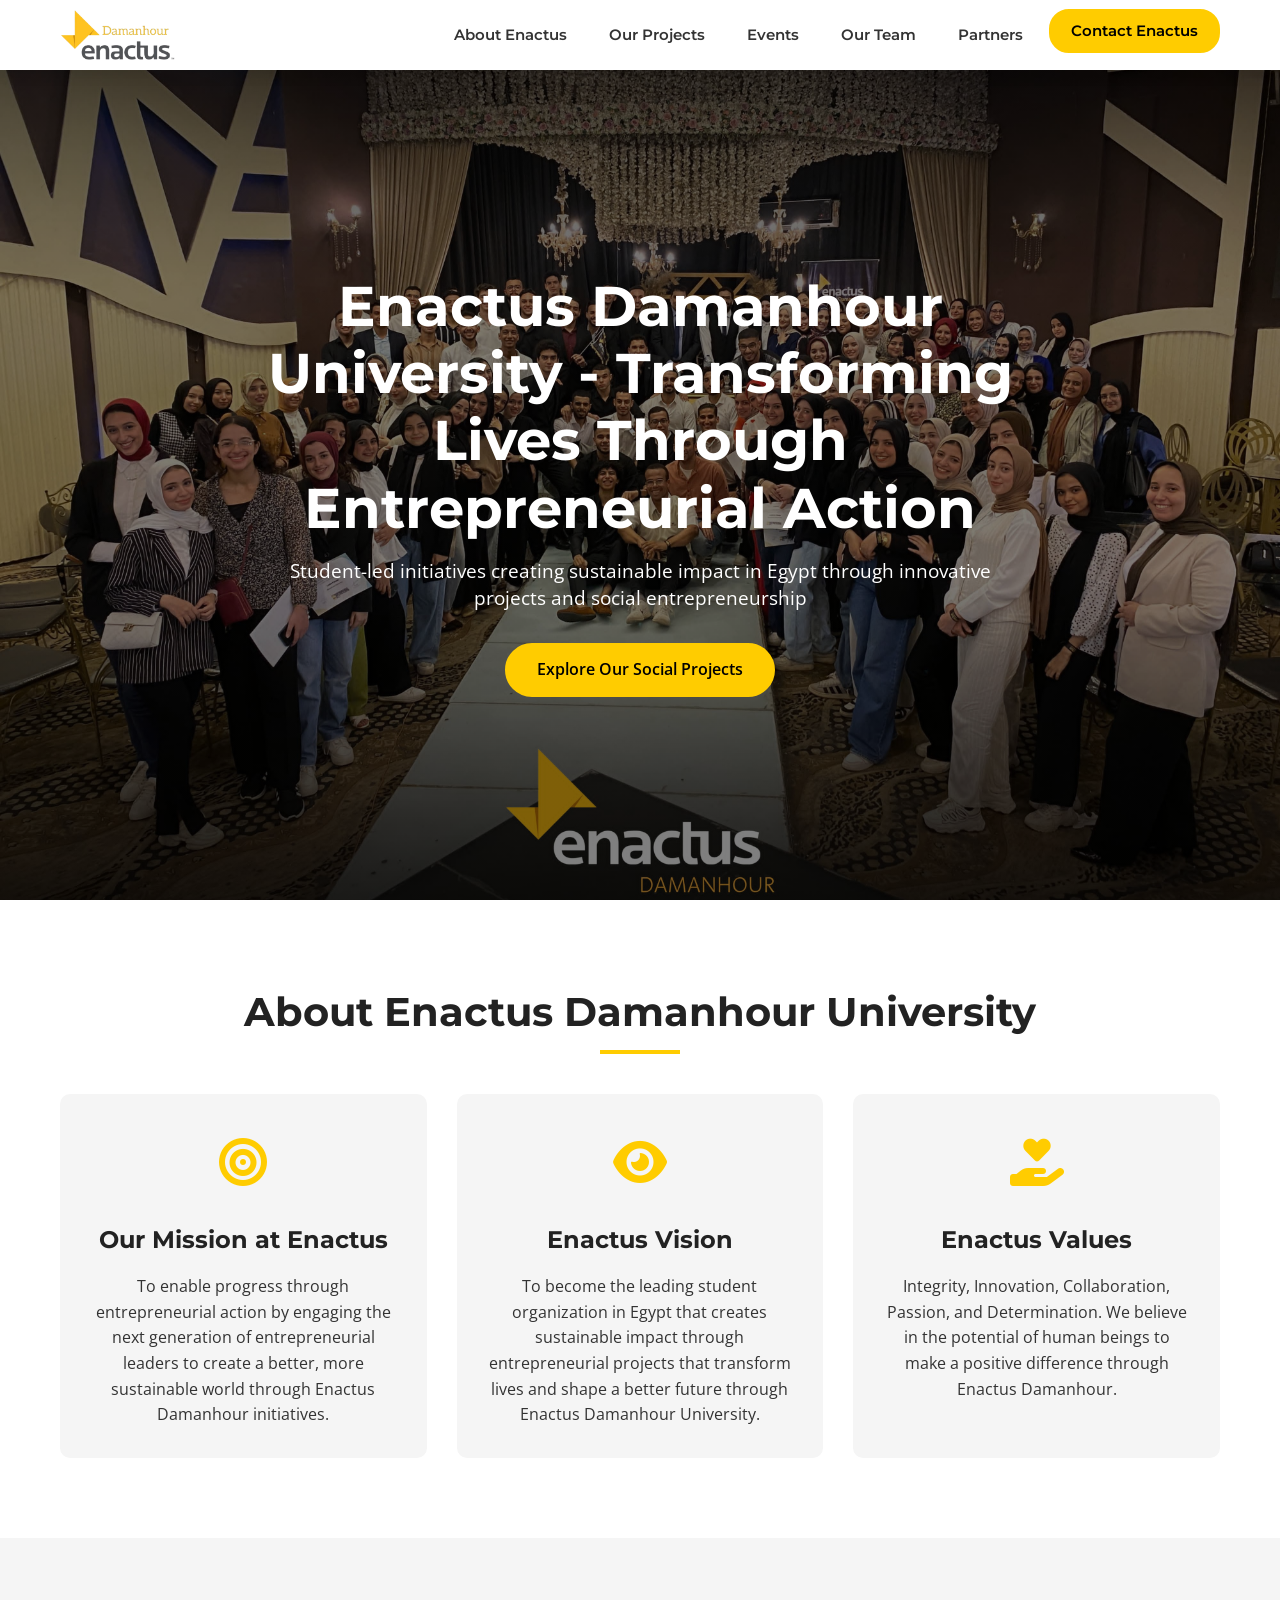
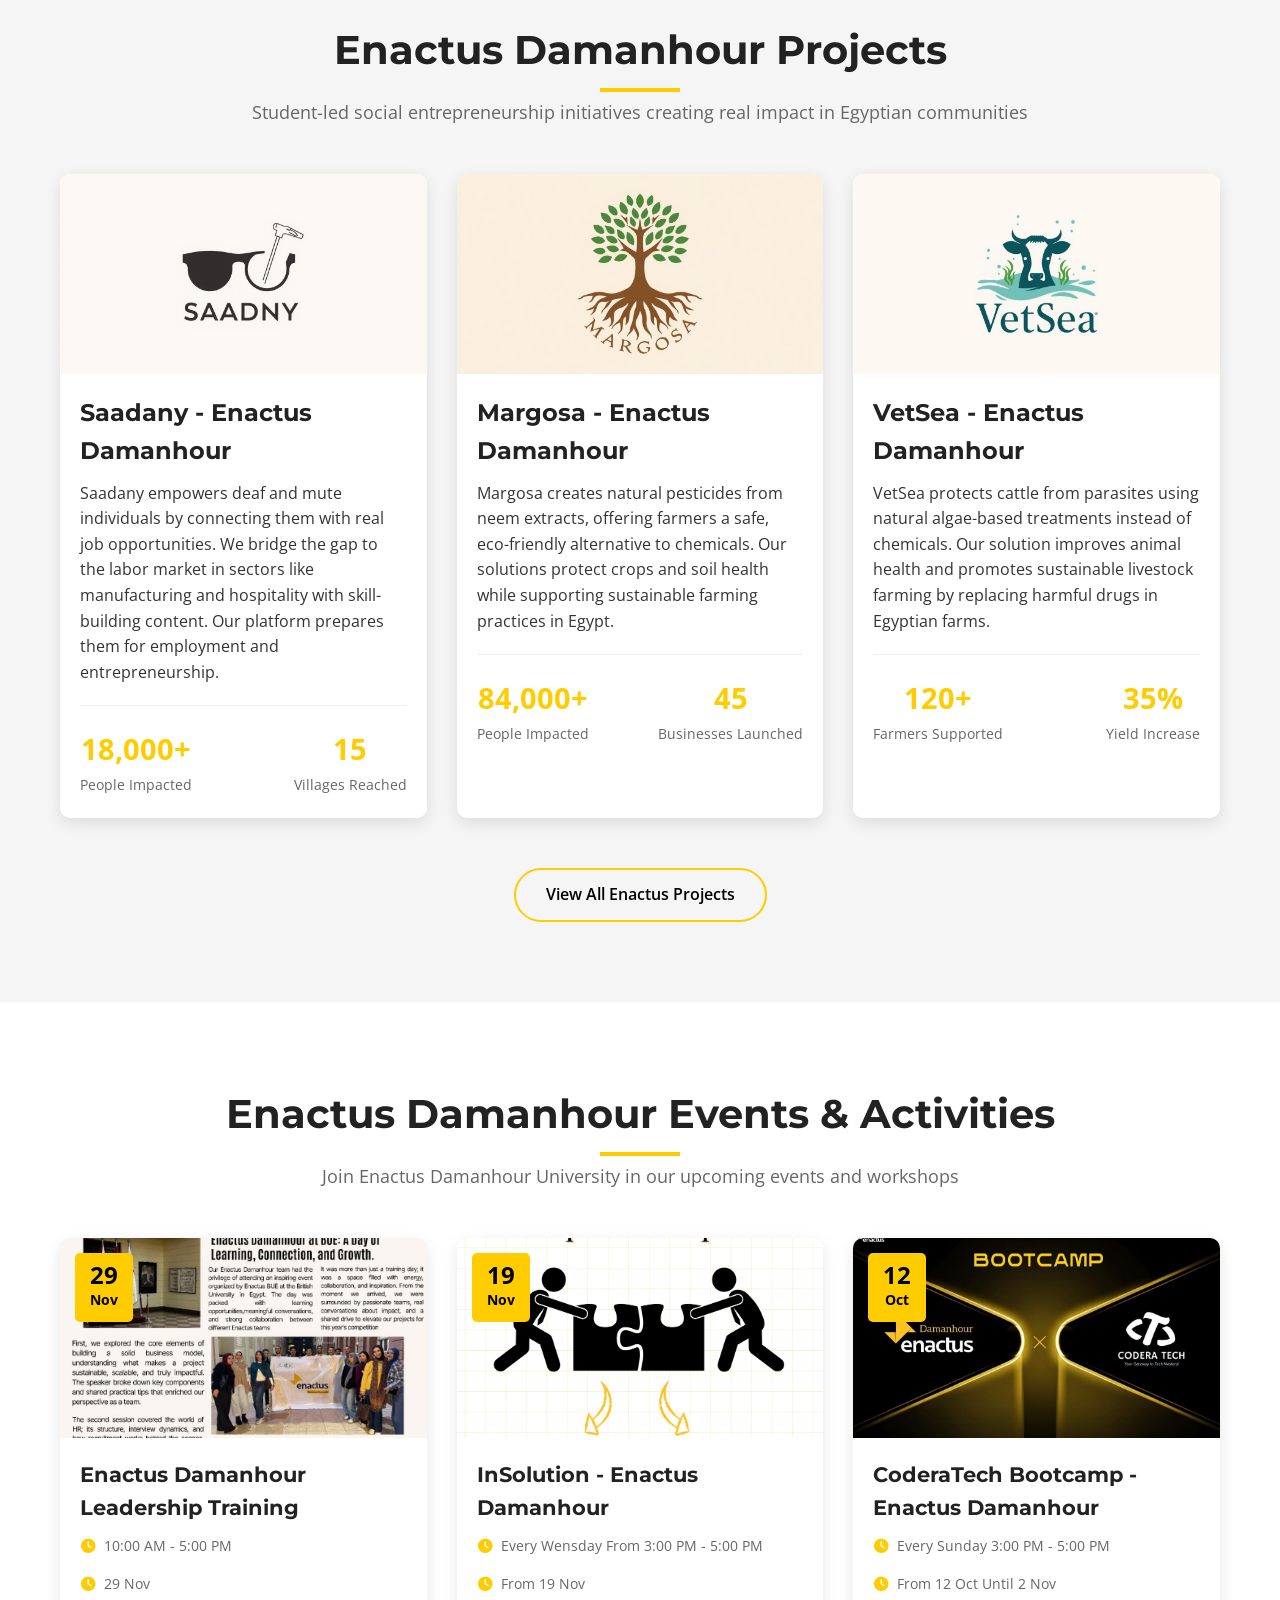
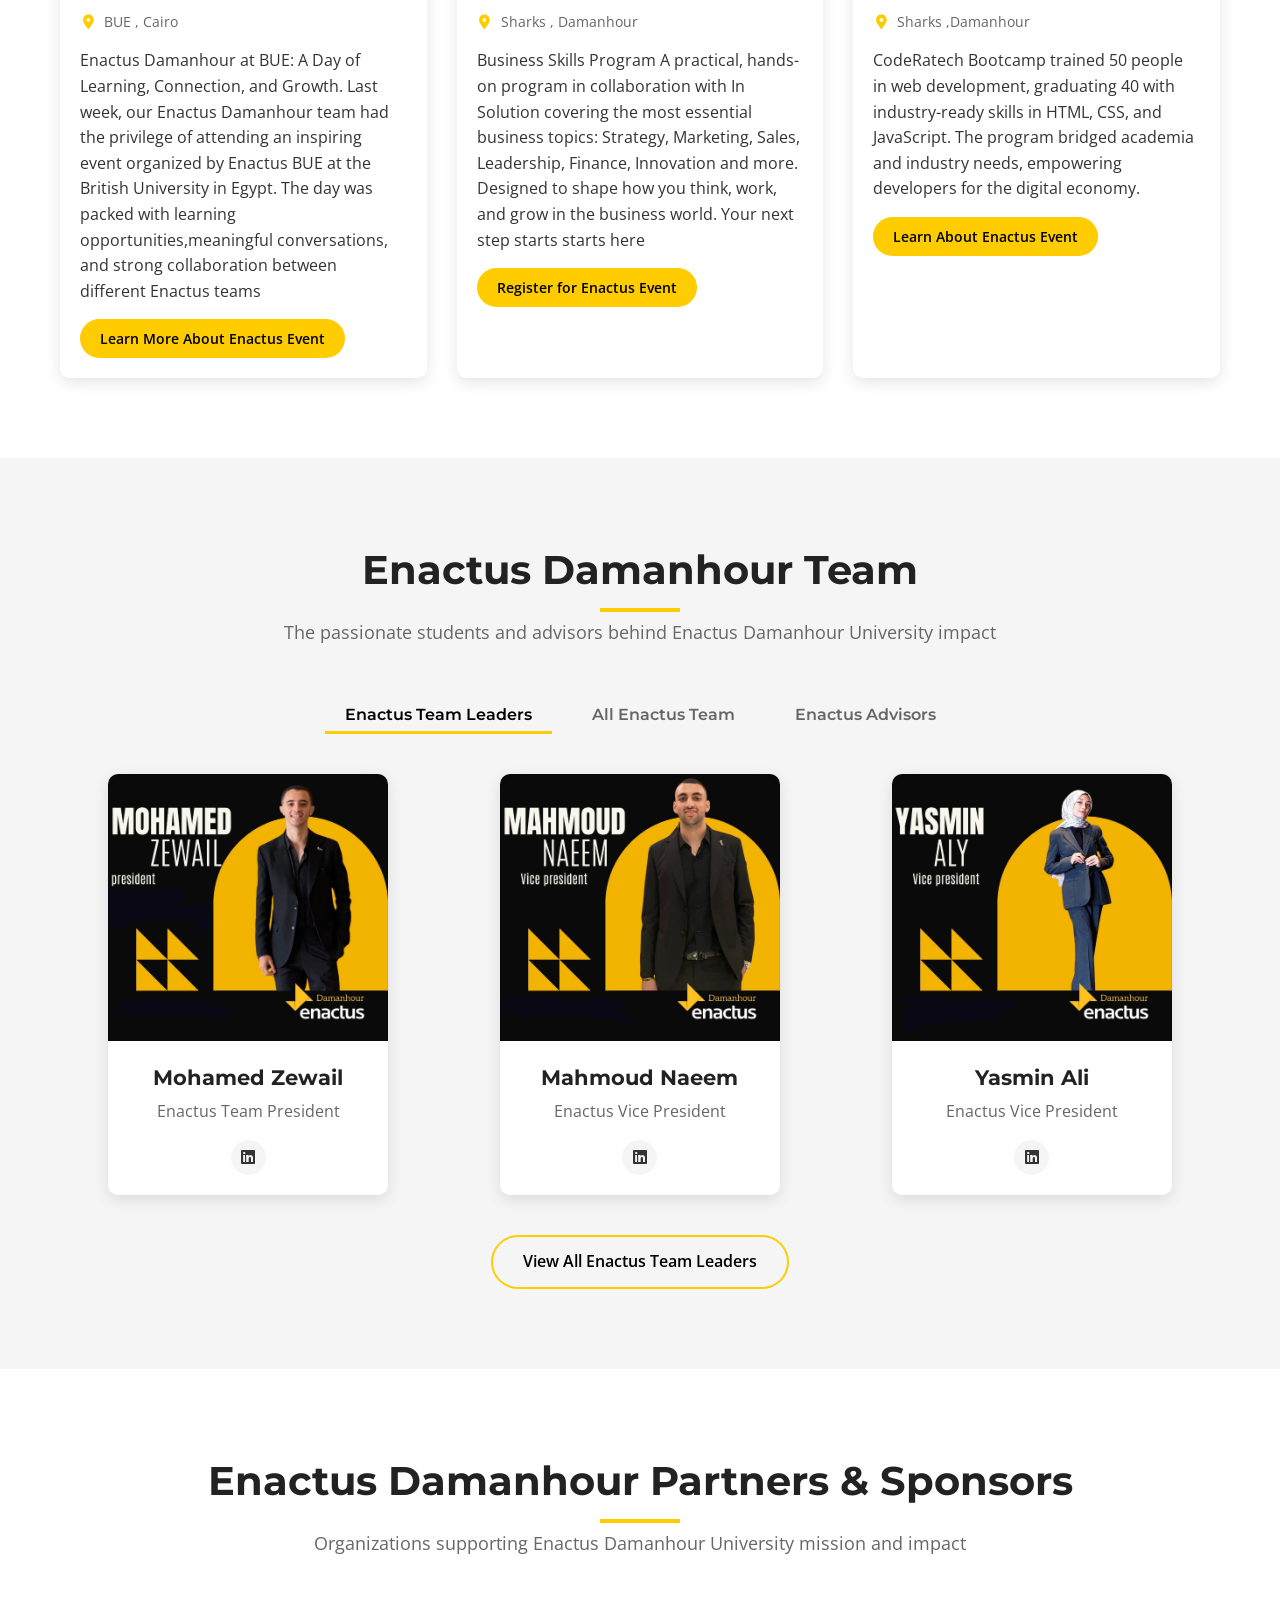
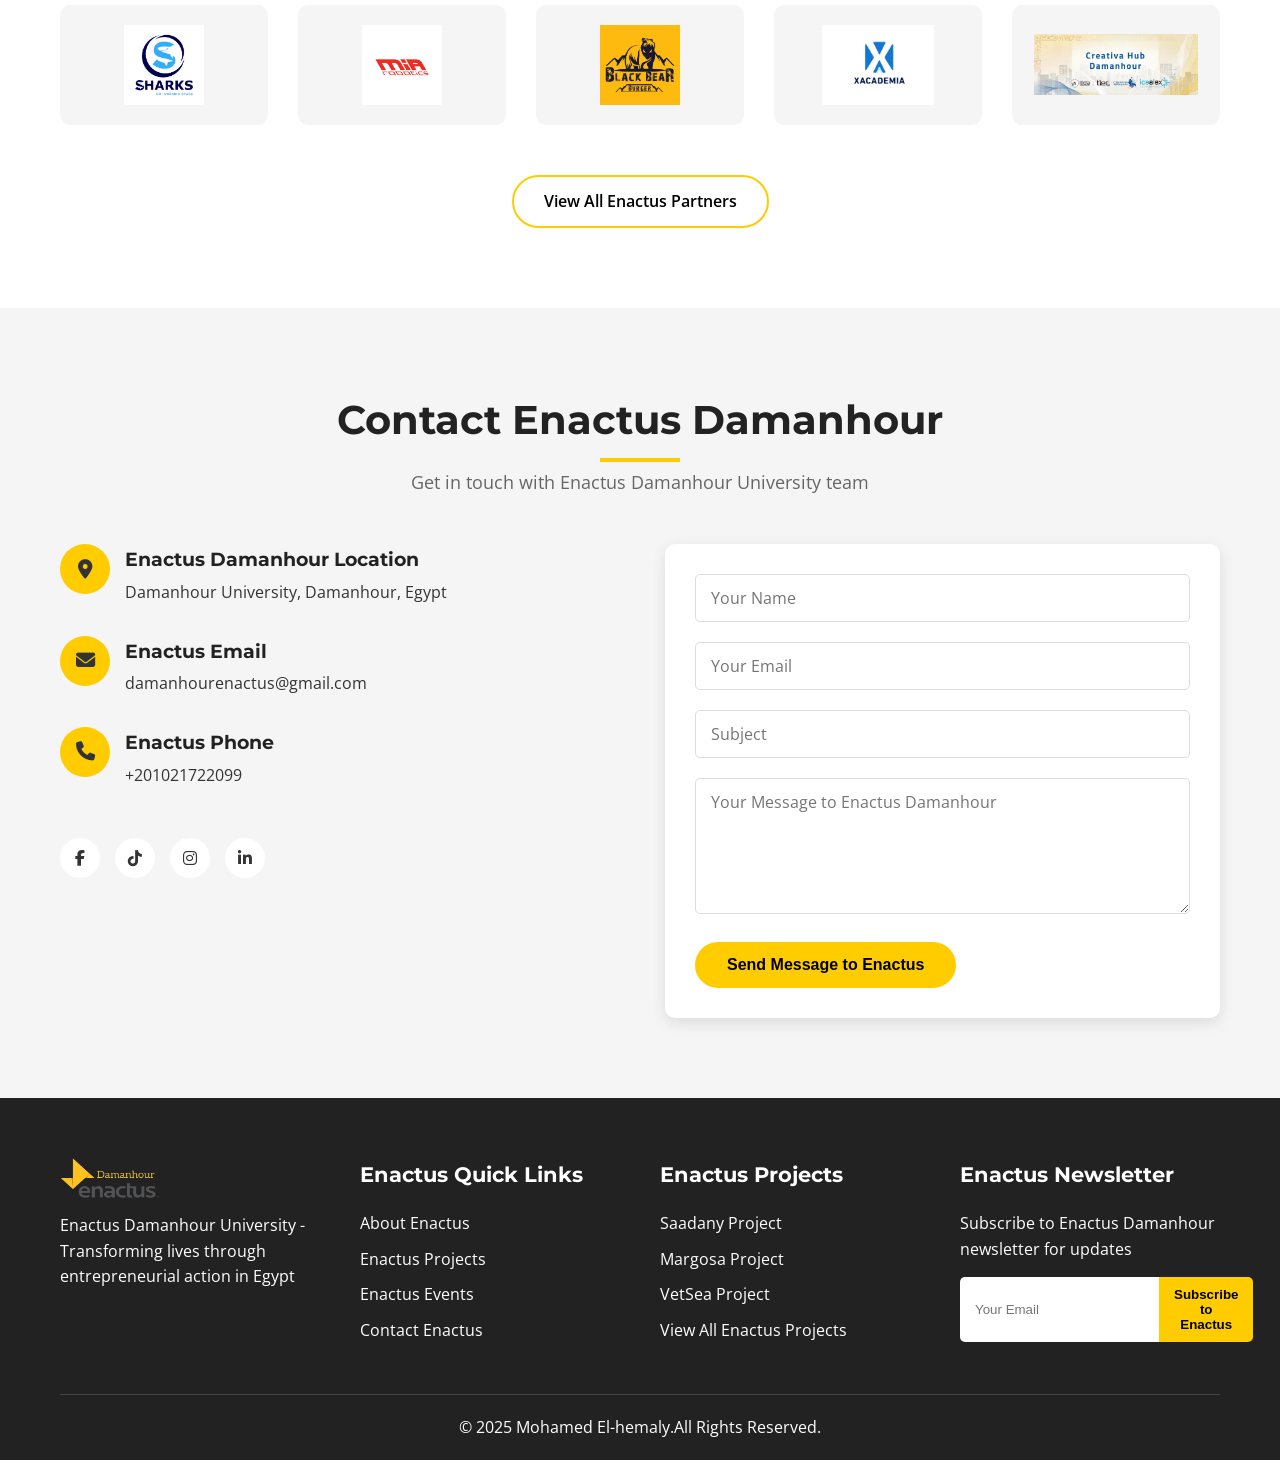
==== commit 4b1757ad: "first commit" ====
--- a/index.html
+++ b/index.html
@@ -989,6 +989,14 @@
                         height="80">
                 </div>
                 <div class="partner-logo">
+                    <img src="images/mia-robotics.jpeg" alt="Sharks - Enactus Damanhour Partner" loading="lazy"
+                        width="150" height="80">
+                </div>
+                <div class="partner-logo">
+                    <img src="images/black-bear.jpeg" alt="Sharks - Enactus Damanhour Partner" loading="lazy"
+                        width="150" height="80">
+                </div>
+                <div class="partner-logo">
                     <img src="images/xacademia.jpg" alt="XAcademia - Enactus Damanhour Partner" loading="lazy"
                         width="150" height="80">
                 </div>
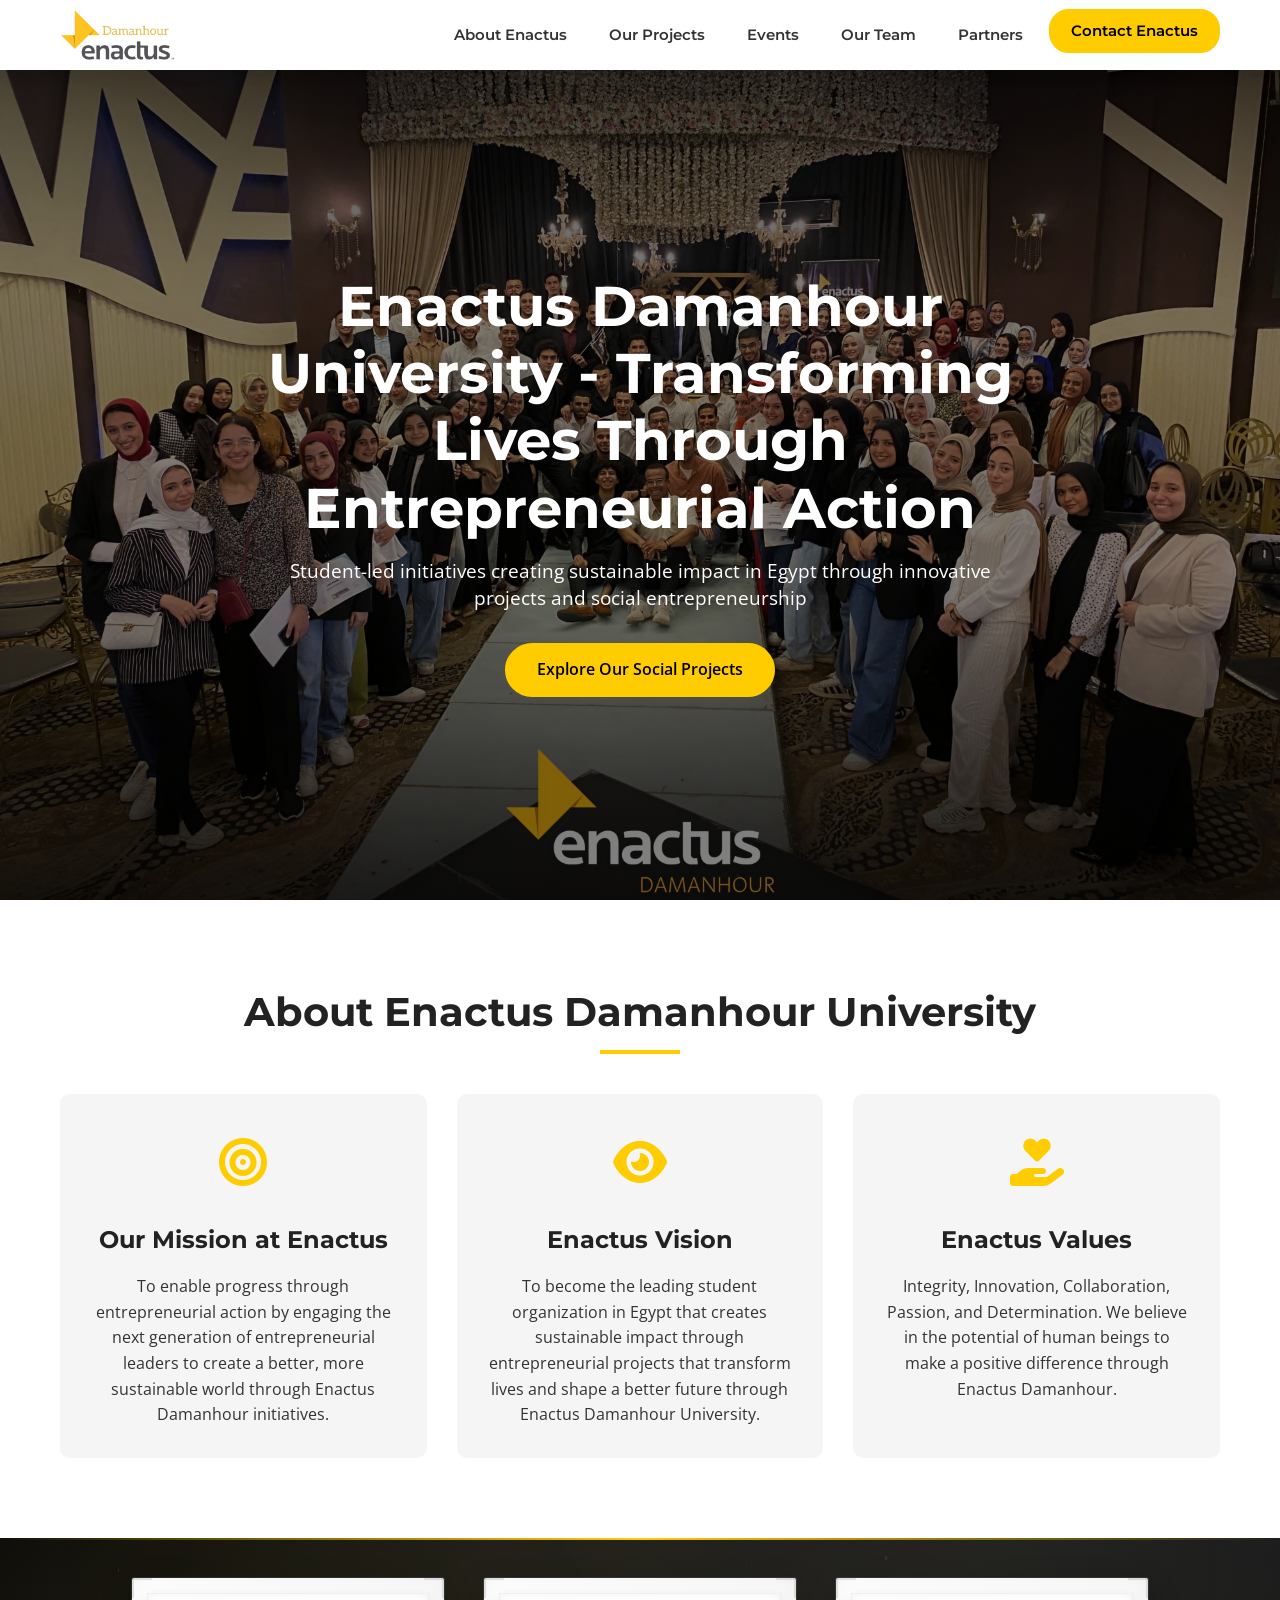
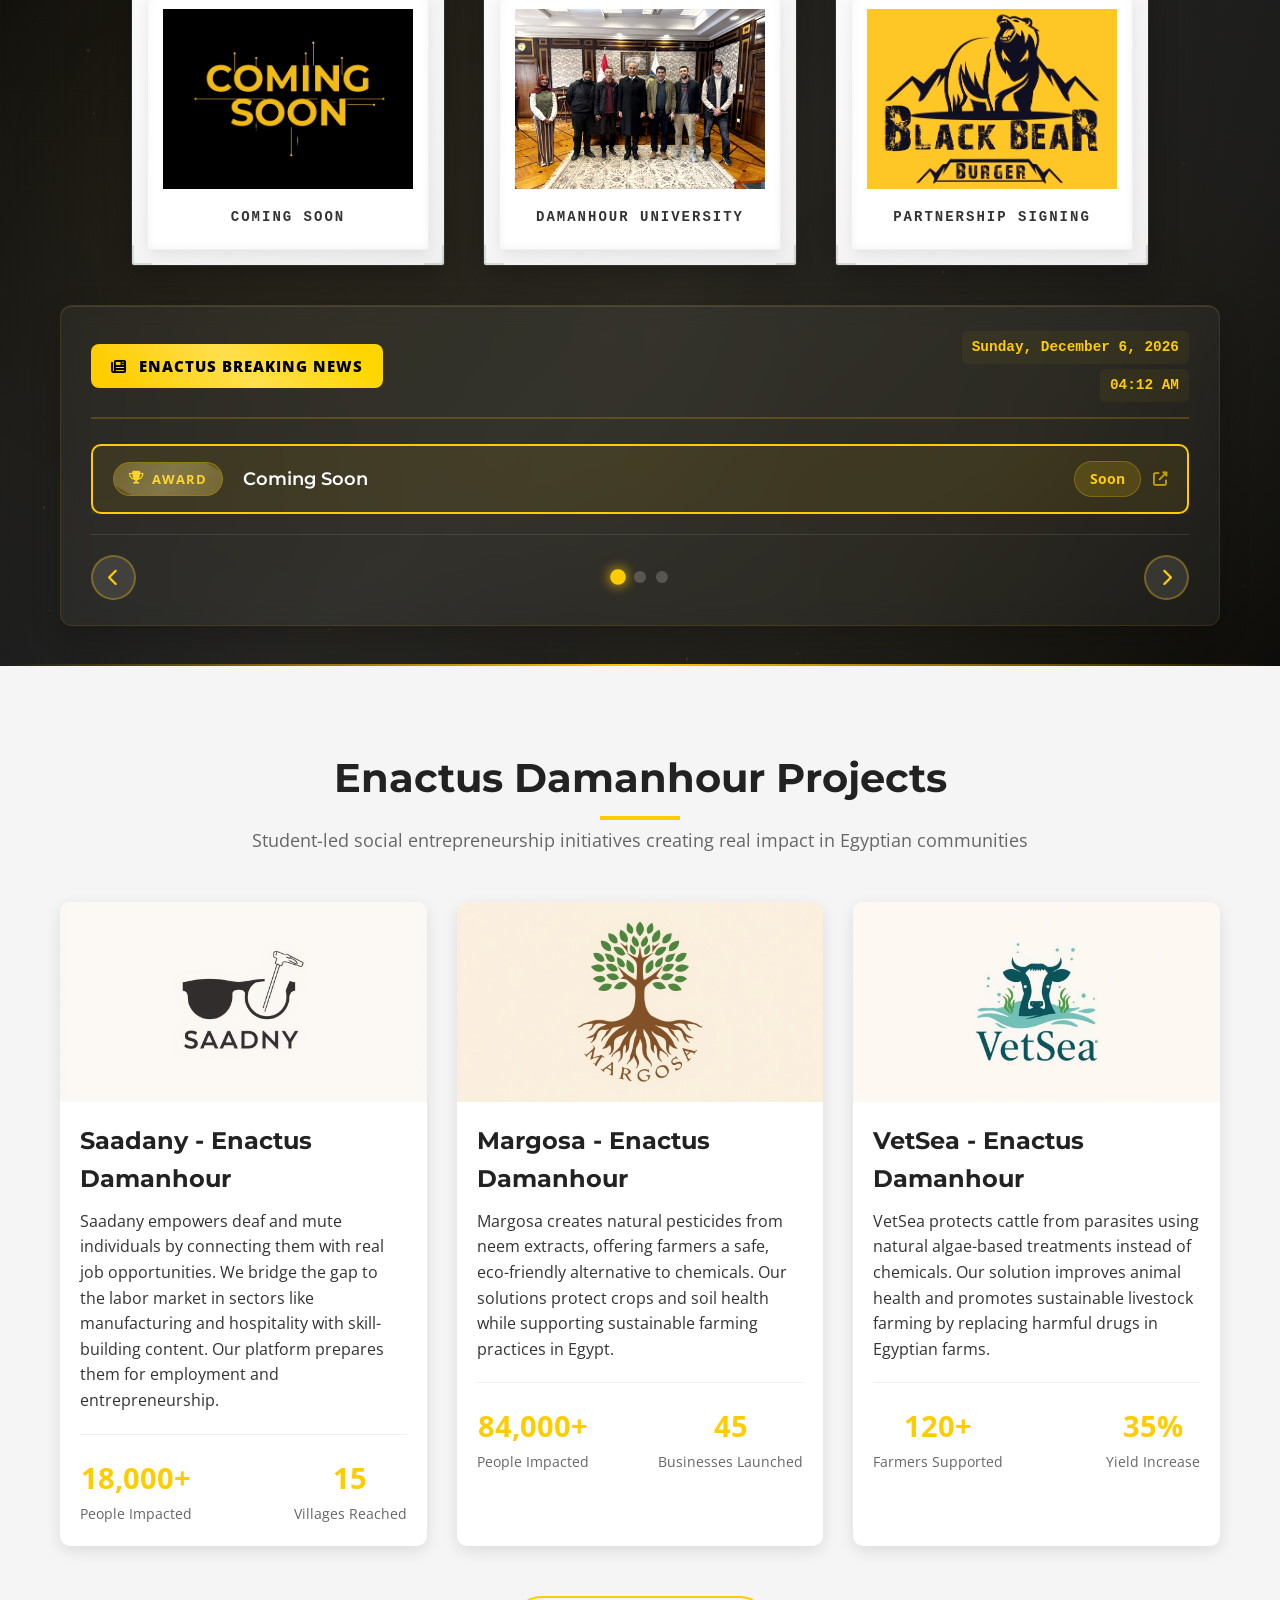
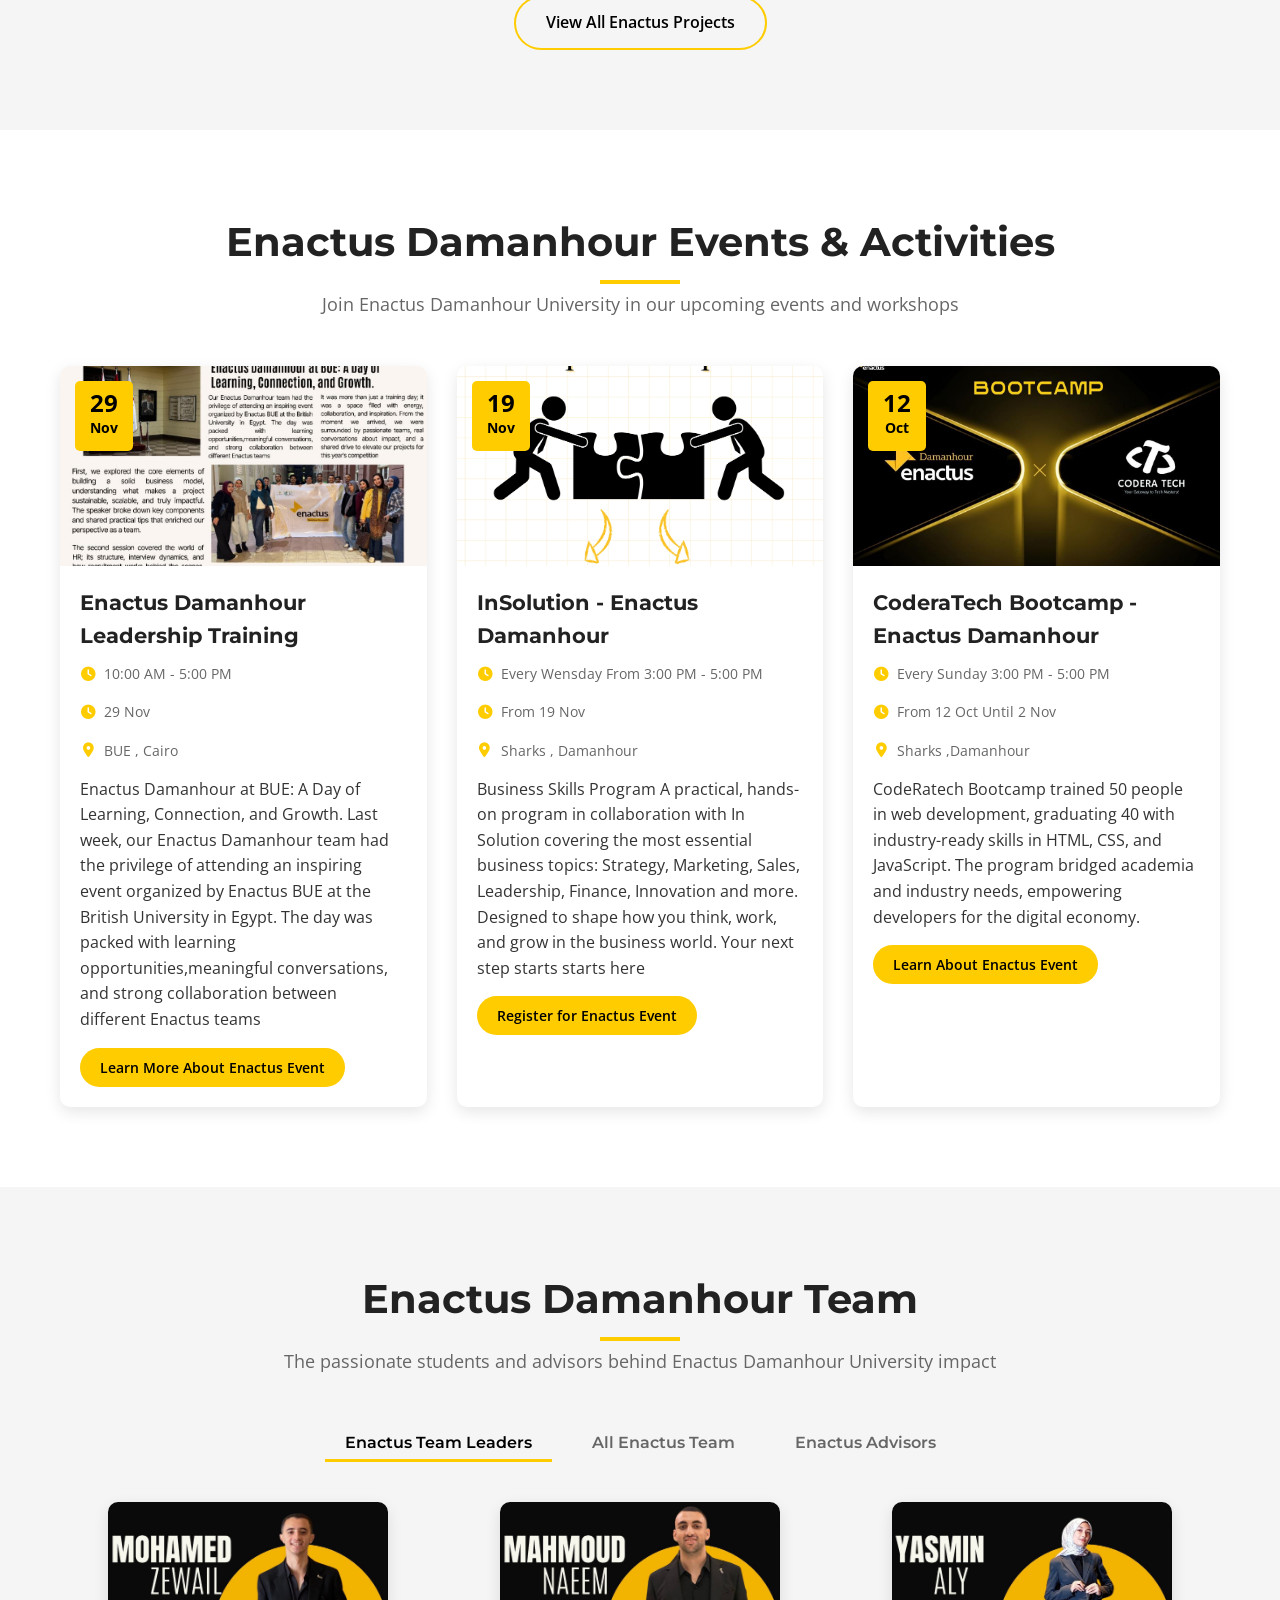
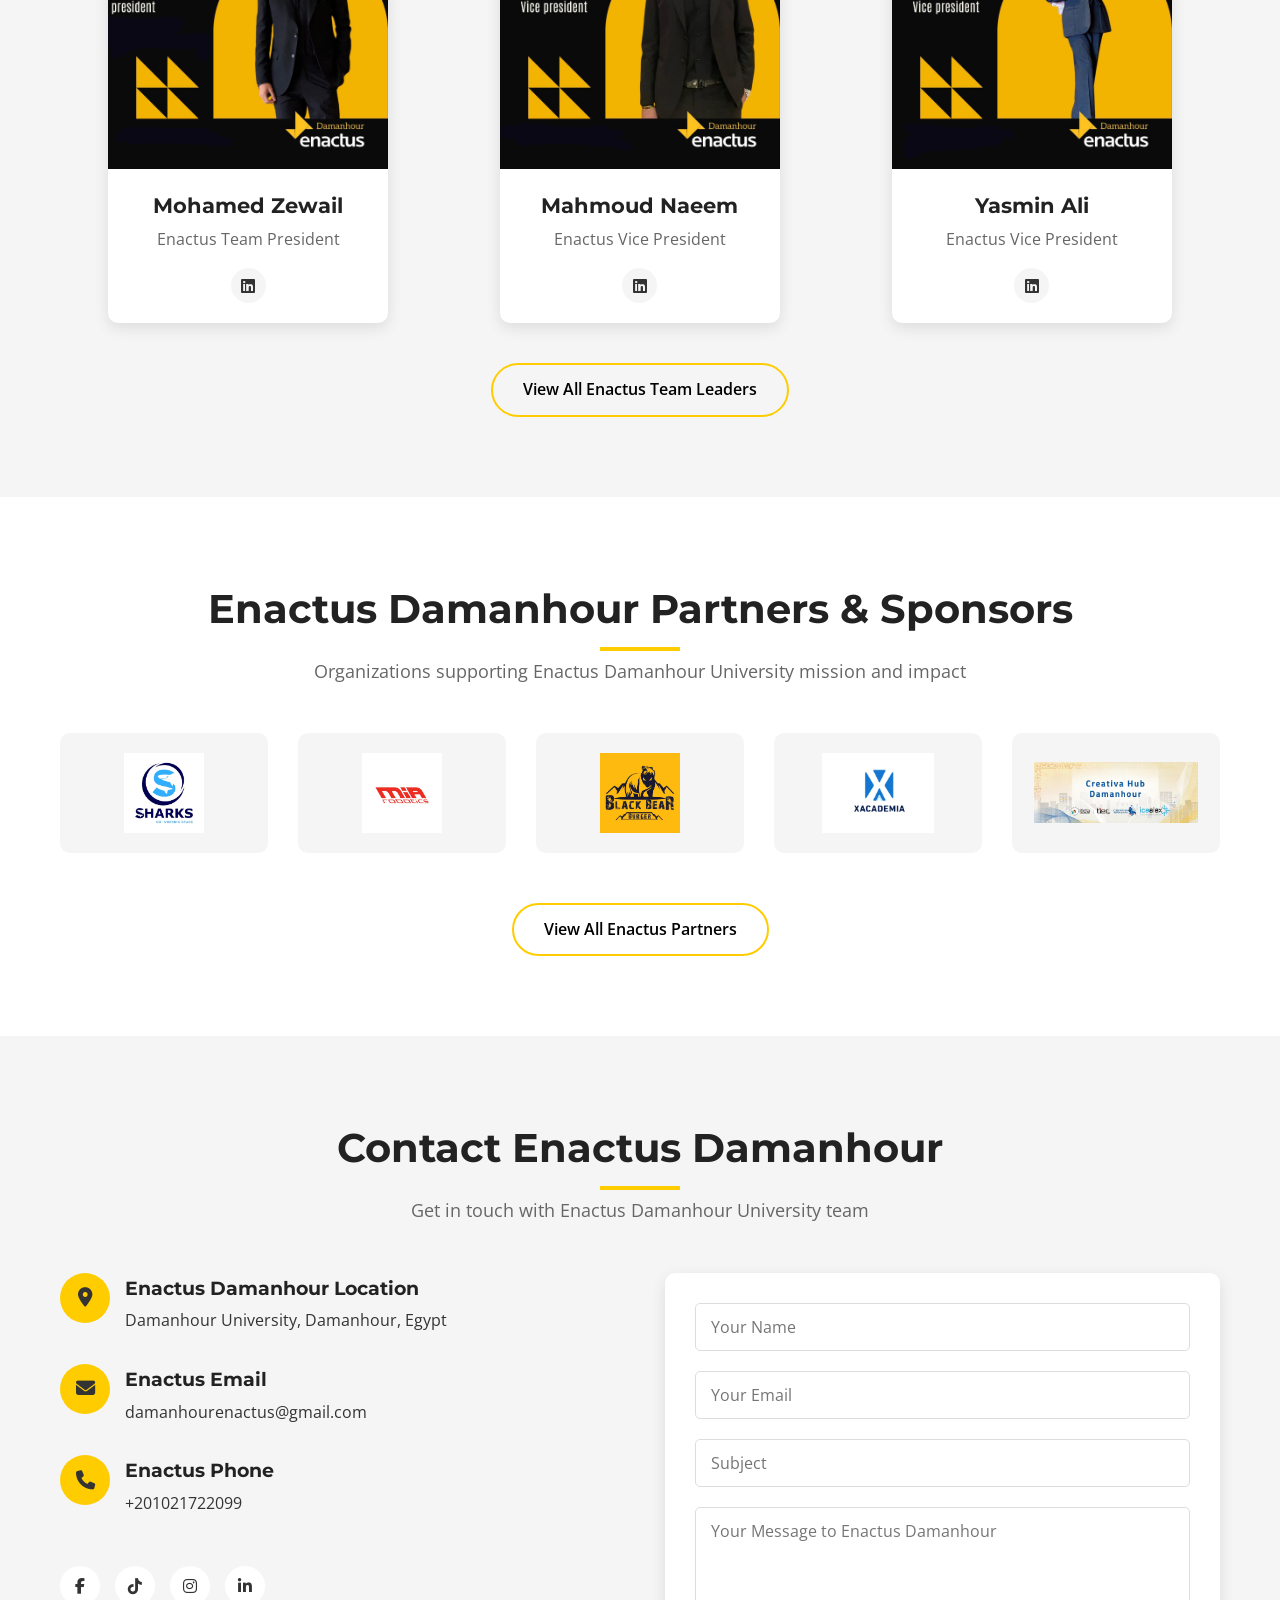
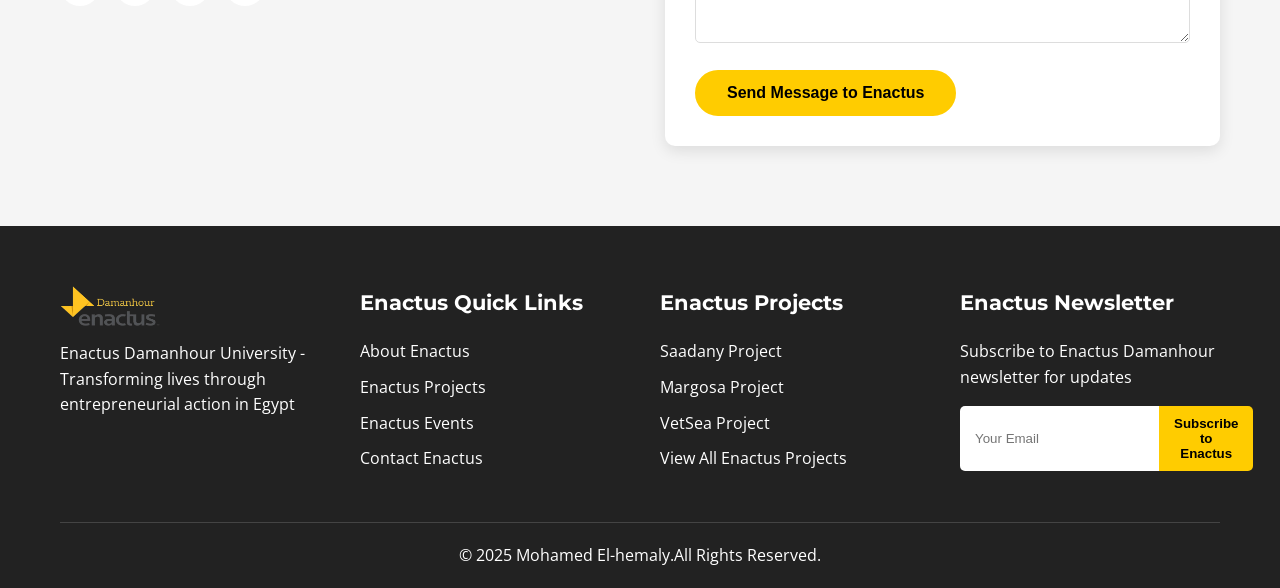
==== commit e3971840: "first commit" ====
--- a/index.html
+++ b/index.html
@@ -460,7 +460,148 @@
                 </div>
             </div>
         </section>
-
+<!-- Breaking News Section -->
+<section class="breaking-news" role="region" aria-label="Breaking News">
+    <!-- Animated Background -->
+    <div class="breaking-bg-animation">
+        <div class="particles-container"></div>
+        <div class="light-beams"></div>
+        <div class="grid-lines"></div>
+        <div class="pulse-ring"></div>
+    </div>
+    
+    <div class="breaking-container">
+        <!-- Photo Gallery -->
+        <div class="breaking-gallery">
+            <div class="gallery-item" data-news-id="1">
+                <div class="photo-frame">
+                    <div class="polaroid">
+                        <img src="images/Modern Coming Soon Banner with Glossy Accents.jpg" 
+                             alt="Enactus team winning award" 
+                             loading="lazy" 
+                             class="gallery-photo">
+                        <div class="photo-caption">Coming Soon</div>
+                    </div>
+                    <div class="photo-corner tl"></div>
+                    <div class="photo-corner tr"></div>
+                    <div class="photo-corner bl"></div>
+                    <div class="photo-corner br"></div>
+                </div>
+            </div>
+            
+            <div class="gallery-item" data-news-id="2">
+                <div class="photo-frame">
+                    <div class="polaroid">
+                        <img src="images/breaking-news-bg.webp" 
+                             alt="CoderaTech Bootcamp graduates" 
+                             loading="lazy" 
+                             class="gallery-photo">
+                        <div class="photo-caption">Damanhour University</div>
+                    </div>
+                    <div class="photo-corner tl"></div>
+                    <div class="photo-corner tr"></div>
+                    <div class="photo-corner bl"></div>
+                    <div class="photo-corner br"></div>
+                </div>
+            </div>
+            
+            <div class="gallery-item" data-news-id="3">
+                <div class="photo-frame">
+                    <div class="polaroid">
+                        <img src="images/black-bear.jpeg" 
+                             alt="Enactus team partnership signing" 
+                             loading="lazy" 
+                             class="gallery-photo">
+                        <div class="photo-caption">Partnership Signing</div>
+                    </div>
+                    <div class="photo-corner tl"></div>
+                    <div class="photo-corner tr"></div>
+                    <div class="photo-corner bl"></div>
+                    <div class="photo-corner br"></div>
+                </div>
+            </div>
+        </div>
+        
+        <!-- News Ticker -->
+        <div class="breaking-ticker">
+            <div class="ticker-header">
+                <div class="ticker-label">
+                    <div class="label-glow"></div>
+                    <i class="fas fa-newspaper" aria-hidden="true"></i>
+                    <span>ENACTUS BREAKING NEWS</span>
+                </div>
+                <div class="ticker-datetime">
+                    <span id="current-date"></span>
+                    <span id="current-time"></span>
+                </div>
+            </div>
+            
+            <div class="ticker-content">
+                <div class="news-item active" data-news-id="1">
+                    <a href="#" 
+                       target="_blank" 
+                       class="news-link">
+                        <span class="news-badge">
+                            <i class="fas fa-trophy" aria-hidden="true"></i>
+                            AWARD
+                        </span>
+                        <span class="news-title">Coming Soon</span>
+                        <span class="news-meta">
+                            <span class="news-date">Soon</span>
+                            <i class="fas fa-external-link-alt" aria-hidden="true"></i>
+                        </span>
+                    </a>
+                </div>
+                
+                <div class="news-item" data-news-id="2">
+                    <a href="https://www.facebook.com/share/p/1XasuYcMBB/?mibextid=wwXIfr" 
+                       target="_blank" 
+                       class="news-link">
+                        <span class="news-badge">
+                            <i class="fas fa-graduation-cap" aria-hidden="true"></i>
+                            TRAINING
+                        </span>
+                        <span class="news-title">After A long Meeting With Damanhour University Dean Enactus Damanhour have successfully Cooperate with Damanhour University on Our future projects</span>
+                        <span class="news-meta">
+                            <span class="news-date">2 days ago</span>
+                            <i class="fas fa-external-link-alt" aria-hidden="true"></i>
+                        </span>
+                    </a>
+                </div>
+                
+                <div class="news-item" data-news-id="3">
+                    <a href="https://www.facebook.com/share/p/1DcuASyGvh/" 
+                       target="_blank" 
+                       class="news-link">
+                        <span class="news-badge">
+                            <i class="fas fa-handshake" aria-hidden="true"></i>
+                            PARTNERSHIP
+                        </span>
+                        <span class="news-title">New Partnership: Enactus Damanhour Collaborates Black-Bear Burger as a Part of Our Leading Organizations for Social Impact</span>
+                        <span class="news-meta">
+                            <span class="news-date">1 week ago</span>
+                            <i class="fas fa-external-link-alt" aria-hidden="true"></i>
+                        </span>
+                    </a>
+                </div>
+            </div>
+            
+            <div class="ticker-controls">
+                <button class="ticker-btn prev" aria-label="Previous news">
+                    <i class="fas fa-chevron-left" aria-hidden="true"></i>
+                </button>
+                <div class="ticker-indicators">
+                    <button class="ticker-indicator active" data-news-id="1" aria-label="Show news 1"></button>
+                    <button class="ticker-indicator" data-news-id="2" aria-label="Show news 2"></button>
+                    <button class="ticker-indicator" data-news-id="3" aria-label="Show news 3"></button>
+                </div>
+                <button class="ticker-btn next" aria-label="Next news">
+                    <i class="fas fa-chevron-right" aria-hidden="true"></i>
+                </button>
+            </div>
+        </div>
+    </div>
+</section>
         <!-- Projects Section -->
         <section id="projects" class="projects">
             <div class="container">
--- a/style.css
+++ b/style.css
@@ -1238,4 +1238,926 @@
         width: 100%;
         max-width: 280px;
     }
+}
+/* ===== BREAKING NEWS WITH ANIMATED BACKGROUND ===== */
+.breaking-news {
+    background: 
+        radial-gradient(circle at 20% 30%, rgba(255, 204, 0, 0.05) 0%, transparent 50%),
+        radial-gradient(circle at 80% 70%, rgba(255, 204, 0, 0.03) 0%, transparent 50%),
+        linear-gradient(135deg, 
+            #0a0a0a 0%, 
+            #1a1a1a 25%, 
+            #222222 50%, 
+            #1a1a1a 75%, 
+            #0a0a0a 100%);
+    padding: 40px 0;
+    position: relative;
+    overflow: hidden;
+}
+
+.breaking-news::before,
+.breaking-news::after {
+    content: '';
+    position: absolute;
+    left: 0;
+    right: 0;
+    height: 2px;
+    background: linear-gradient(90deg, 
+        transparent, 
+        var(--yellow), 
+        transparent);
+    z-index: 2;
+    animation: edgeGlow 3s ease-in-out infinite;
+}
+
+.breaking-news::before {
+    top: 0;
+}
+
+.breaking-news::after {
+    bottom: 0;
+}
+
+@keyframes edgeGlow {
+    0%, 100% { 
+        opacity: 0.3;
+        background-size: 100% 2px;
+    }
+    50% { 
+        opacity: 1;
+        background-size: 200% 2px;
+    }
+}
+
+/* Animated Background Elements */
+.breaking-bg-animation {
+    position: absolute;
+    top: 0;
+    left: 0;
+    width: 100%;
+    height: 100%;
+    z-index: 1;
+    overflow: hidden;
+    pointer-events: none;
+}
+
+/* Floating particles effect */
+.particles-container::before {
+    content: '';
+    position: absolute;
+    width: 100%;
+    height: 100%;
+    background-image: 
+        radial-gradient(circle at 10% 20%, rgba(255, 204, 0, 0.1) 0px, transparent 1px),
+        radial-gradient(circle at 30% 40%, rgba(255, 204, 0, 0.08) 0px, transparent 1px),
+        radial-gradient(circle at 50% 60%, rgba(255, 204, 0, 0.06) 0px, transparent 1px),
+        radial-gradient(circle at 70% 80%, rgba(255, 204, 0, 0.04) 0px, transparent 1px),
+        radial-gradient(circle at 90% 10%, rgba(255, 204, 0, 0.02) 0px, transparent 1px);
+    background-size: 400px 400px;
+    animation: floatParticles 30s linear infinite;
+}
+
+@keyframes floatParticles {
+    0% {
+        transform: translate(0, 0) rotate(0deg);
+    }
+    100% {
+        transform: translate(-200px, 200px) rotate(360deg);
+    }
+}
+
+/* Light beams scanning effect */
+.light-beams {
+    position: absolute;
+    width: 100%;
+    height: 100%;
+    background: linear-gradient(
+        90deg,
+        transparent,
+        rgba(255, 204, 0, 0.02),
+        transparent
+    );
+    animation: beamScan 8s linear infinite;
+}
+
+@keyframes beamScan {
+    0% {
+        transform: translateX(-100%);
+    }
+    100% {
+        transform: translateX(100%);
+    }
+}
+
+/* Grid lines effect */
+.grid-lines {
+    position: absolute;
+    width: 100%;
+    height: 100%;
+    background-image: 
+        linear-gradient(to right, rgba(255, 204, 0, 0.03) 1px, transparent 1px),
+        linear-gradient(to bottom, rgba(255, 204, 0, 0.03) 1px, transparent 1px);
+    background-size: 50px 50px;
+    animation: gridMove 20s linear infinite;
+    opacity: 0.3;
+}
+
+@keyframes gridMove {
+    0% {
+        background-position: 0 0;
+    }
+    100% {
+        background-position: 50px 50px;
+    }
+}
+
+/* Pulsing ring effect */
+.pulse-ring {
+    position: absolute;
+    top: 50%;
+    left: 50%;
+    transform: translate(-50%, -50%);
+    width: 200%;
+    height: 200%;
+    border-radius: 50%;
+    border: 1px solid rgba(255, 204, 0, 0.05);
+    animation: pulseRing 4s ease-out infinite;
+}
+
+@keyframes pulseRing {
+    0% {
+        width: 100%;
+        height: 100%;
+        opacity: 1;
+        border-width: 1px;
+    }
+    100% {
+        width: 200%;
+        height: 200%;
+        opacity: 0;
+        border-width: 3px;
+    }
+}
+
+/* Main Container */
+.breaking-container {
+    max-width: 1200px;
+    margin: 0 auto;
+    padding: 0 20px;
+    position: relative;
+    z-index: 3;
+}
+
+/* Photo Gallery Styles */
+.breaking-gallery {
+    display: flex;
+    justify-content: center;
+    gap: 40px;
+    margin-bottom: 40px;
+    position: relative;
+    z-index: 4;
+}
+
+.gallery-item {
+    position: relative;
+    cursor: pointer;
+    transition: all 0.4s cubic-bezier(0.4, 0, 0.2, 1);
+    animation: float 6s ease-in-out infinite;
+}
+
+.gallery-item:hover {
+    transform: translateY(-10px);
+}
+
+.gallery-item.active {
+    transform: scale(1.05) translateY(-10px);
+}
+
+.gallery-item:nth-child(1) { animation-delay: 0s; }
+.gallery-item:nth-child(2) { animation-delay: 2s; }
+.gallery-item:nth-child(3) { animation-delay: 4s; }
+
+@keyframes float {
+    0%, 100% {
+        transform: translateY(0px);
+    }
+    50% {
+        transform: translateY(-10px);
+    }
+}
+
+.photo-frame {
+    position: relative;
+    padding: 15px;
+    background: linear-gradient(135deg, #ffffff 0%, #f5f5f5 100%);
+    border-radius: 2px;
+    box-shadow: 
+        0 10px 30px rgba(0, 0, 0, 0.3),
+        0 0 0 1px rgba(255, 255, 255, 0.1),
+        inset 0 0 20px rgba(0, 0, 0, 0.05);
+    transition: all 0.4s ease;
+}
+
+.gallery-item:hover .photo-frame {
+    box-shadow: 
+        0 15px 40px rgba(255, 204, 0, 0.2),
+        0 0 0 1px rgba(255, 204, 0, 0.3),
+        inset 0 0 20px rgba(255, 204, 0, 0.1);
+}
+
+.polaroid {
+    position: relative;
+    background: white;
+    padding: 15px 15px 60px 15px;
+    box-shadow: 
+        inset 0 0 10px rgba(0, 0, 0, 0.05),
+        0 5px 15px rgba(0, 0, 0, 0.1);
+    border: 1px solid #f0f0f0;
+}
+
+.gallery-photo {
+    width: 250px;
+    height: 180px;
+    object-fit: cover;
+    display: block;
+    filter: sepia(0.2) contrast(1.1);
+    transition: all 0.5s ease;
+}
+
+.gallery-item:hover .gallery-photo {
+    filter: sepia(0) contrast(1);
+    transform: scale(1.02);
+}
+
+.photo-caption {
+    position: absolute;
+    bottom: 20px;
+    left: 0;
+    right: 0;
+    text-align: center;
+    font-family: 'Courier New', monospace;
+    font-size: 14px;
+    color: #333;
+    text-transform: uppercase;
+    letter-spacing: 2px;
+    font-weight: bold;
+}
+
+/* Vintage photo corners */
+.photo-corner {
+    position: absolute;
+    width: 20px;
+    height: 20px;
+    background: transparent;
+    border: 2px solid rgba(0, 0, 0, 0.1);
+    transition: all 0.3s ease;
+}
+
+.photo-corner.tl {
+    top: 0;
+    left: 0;
+    border-right: none;
+    border-bottom: none;
+}
+
+.photo-corner.tr {
+    top: 0;
+    right: 0;
+    border-left: none;
+    border-bottom: none;
+}
+
+.photo-corner.bl {
+    bottom: 0;
+    left: 0;
+    border-right: none;
+    border-top: none;
+}
+
+.photo-corner.br {
+    bottom: 0;
+    right: 0;
+    border-left: none;
+    border-top: none;
+}
+
+.gallery-item:hover .photo-corner {
+    border-color: var(--yellow);
+    width: 25px;
+    height: 25px;
+}
+
+/* News Ticker Styles */
+.breaking-ticker {
+    background: rgba(255, 255, 255, 0.05);
+    backdrop-filter: blur(10px);
+    border-radius: 12px;
+    padding: 25px 30px;
+    border: 1px solid rgba(255, 204, 0, 0.1);
+    box-shadow: 
+        0 10px 30px rgba(0, 0, 0, 0.2),
+        inset 0 1px 0 rgba(255, 255, 255, 0.1);
+    position: relative;
+    z-index: 4;
+}
+
+.ticker-header {
+    display: flex;
+    justify-content: space-between;
+    align-items: center;
+    margin-bottom: 25px;
+    padding-bottom: 15px;
+    border-bottom: 2px solid rgba(255, 204, 0, 0.2);
+}
+
+.ticker-label {
+    display: flex;
+    align-items: center;
+    gap: 12px;
+    background: linear-gradient(135deg, var(--yellow) 0%, #ffd700 100%);
+    padding: 10px 20px;
+    border-radius: 8px;
+    color: var(--black);
+    font-weight: 800;
+    font-size: 0.95rem;
+    letter-spacing: 1px;
+    text-transform: uppercase;
+    position: relative;
+    overflow: hidden;
+    z-index: 3;
+}
+
+.label-glow {
+    position: absolute;
+    top: -50%;
+    left: -50%;
+    width: 200%;
+    height: 200%;
+    background: linear-gradient(
+        45deg,
+        transparent 30%,
+        rgba(255, 255, 255, 0.3) 50%,
+        transparent 70%
+    );
+    animation: labelShine 3s infinite;
+    z-index: 1;
+}
+
+@keyframes labelShine {
+    0% {
+        transform: translateX(-100%) translateY(-100%) rotate(45deg);
+    }
+    100% {
+        transform: translateX(100%) translateY(100%) rotate(45deg);
+    }
+}
+
+.ticker-label > i,
+.ticker-label > span {
+    position: relative;
+    z-index: 2;
+}
+
+.ticker-label i {
+    animation: bounce 2s infinite;
+}
+
+@keyframes bounce {
+    0%, 100% { transform: translateY(0); }
+    50% { transform: translateY(-3px); }
+}
+
+.ticker-datetime {
+    display: flex;
+    flex-direction: column;
+    align-items: flex-end;
+    gap: 5px;
+    color: rgba(255, 255, 255, 0.8);
+    font-size: 0.9rem;
+    font-family: 'Courier New', monospace;
+}
+
+#current-date {
+    font-weight: 600;
+    color: var(--yellow);
+    position: relative;
+    overflow: hidden;
+    padding: 5px 10px;
+    border-radius: 5px;
+    background: rgba(255, 204, 0, 0.05);
+}
+
+#current-time {
+    font-weight: 600;
+    color: var(--yellow);
+    position: relative;
+    overflow: hidden;
+    padding: 5px 10px;
+    border-radius: 5px;
+    background: rgba(255, 204, 0, 0.05);
+}
+
+#current-date::before,
+#current-time::before {
+    content: '';
+    position: absolute;
+    top: 0;
+    left: -100%;
+    width: 100%;
+    height: 100%;
+    background: linear-gradient(
+        90deg,
+        transparent,
+        rgba(255, 204, 0, 0.1),
+        transparent
+    );
+    animation: timeShine 3s infinite;
+}
+
+@keyframes timeShine {
+    0% {
+        left: -100%;
+    }
+    50% {
+        left: 100%;
+    }
+    100% {
+        left: 100%;
+    }
+}
+
+.ticker-content {
+    position: relative;
+    height: 70px;
+    overflow: hidden;
+    margin-bottom: 20px;
+}
+
+.news-item {
+    position: absolute;
+    top: 0;
+    left: 0;
+    width: 100%;
+    height: 100%;
+    opacity: 0;
+    transform: translateY(20px);
+    transition: all 0.5s cubic-bezier(0.4, 0, 0.2, 1);
+}
+
+.news-item.active {
+    opacity: 1;
+    transform: translateY(0);
+}
+
+.news-link {
+    display: flex;
+    align-items: center;
+    justify-content: space-between;
+    background: rgba(255, 255, 255, 0.03);
+    padding: 20px;
+    border-radius: 10px;
+    border: 2px solid transparent;
+    transition: all 0.3s ease;
+    text-decoration: none;
+    color: var(--white);
+    height: 100%;
+}
+
+.news-item.active .news-link {
+    background: rgba(255, 204, 0, 0.08);
+    border-color: var(--yellow);
+    box-shadow: 0 5px 20px rgba(255, 204, 0, 0.15);
+}
+
+.news-link:hover {
+    background: rgba(255, 204, 0, 0.12);
+    border-color: var(--yellow);
+    transform: translateY(-2px);
+    box-shadow: 0 8px 25px rgba(255, 204, 0, 0.2);
+}
+
+.news-badge {
+    background: rgba(255, 204, 0, 0.2);
+    color: var(--yellow);
+    padding: 6px 15px;
+    border-radius: 20px;
+    font-size: 0.8rem;
+    font-weight: 700;
+    letter-spacing: 1px;
+    border: 1px solid rgba(255, 204, 0, 0.3);
+    flex-shrink: 0;
+    margin-right: 20px;
+    display: flex;
+    align-items: center;
+    gap: 8px;
+    position: relative;
+    overflow: hidden;
+}
+
+.news-badge::after {
+    content: '';
+    position: absolute;
+    top: -50%;
+    left: -50%;
+    width: 200%;
+    height: 200%;
+    background: linear-gradient(
+        to right,
+        transparent,
+        rgba(255, 255, 255, 0.2),
+        transparent
+    );
+    transform: rotate(30deg);
+    animation: badgeShine 2s infinite;
+}
+
+@keyframes badgeShine {
+    0% {
+        left: -100%;
+    }
+    100% {
+        left: 100%;
+    }
+}
+
+.news-title {
+    flex: 1;
+    font-size: 1.1rem;
+    font-weight: 600;
+    line-height: 1.4;
+    margin-right: 20px;
+    font-family: 'Montserrat', sans-serif;
+}
+
+.news-meta {
+    display: flex;
+    align-items: center;
+    gap: 12px;
+    flex-shrink: 0;
+}
+
+.news-date {
+    background: rgba(255, 204, 0, 0.15);
+    color: var(--yellow);
+    padding: 6px 15px;
+    border-radius: 20px;
+    font-size: 0.85rem;
+    font-weight: 700;
+    border: 1px solid rgba(255, 204, 0, 0.25);
+}
+
+.news-meta i {
+    color: var(--yellow);
+    opacity: 0.7;
+    font-size: 0.9rem;
+}
+
+.ticker-controls {
+    display: flex;
+    justify-content: space-between;
+    align-items: center;
+    margin-top: 20px;
+    padding-top: 20px;
+    border-top: 1px solid rgba(255, 255, 255, 0.1);
+}
+
+.ticker-btn {
+    background: rgba(255, 255, 255, 0.1);
+    border: 2px solid rgba(255, 204, 0, 0.3);
+    color: var(--yellow);
+    width: 45px;
+    height: 45px;
+    border-radius: 50%;
+    display: flex;
+    align-items: center;
+    justify-content: center;
+    cursor: pointer;
+    transition: all 0.3s ease;
+    font-size: 1.1rem;
+    position: relative;
+    overflow: hidden;
+}
+
+.ticker-btn::before {
+    content: '';
+    position: absolute;
+    top: 50%;
+    left: 50%;
+    width: 0;
+    height: 0;
+    border-radius: 50%;
+    background: rgba(255, 204, 0, 0.3);
+    transform: translate(-50%, -50%);
+    transition: width 0.6s, height 0.6s;
+}
+
+.ticker-btn:hover::before {
+    width: 300%;
+    height: 300%;
+}
+
+.ticker-btn:hover {
+    background: var(--yellow);
+    border-color: var(--yellow);
+    color: var(--black);
+    transform: scale(1.1);
+    box-shadow: 0 0 20px rgba(255, 204, 0, 0.4);
+}
+
+.ticker-btn:active {
+    transform: scale(0.95);
+}
+
+.ticker-btn > i {
+    position: relative;
+    z-index: 2;
+}
+
+.ticker-indicators {
+    display: flex;
+    gap: 10px;
+}
+
+.ticker-indicator {
+    width: 12px;
+    height: 12px;
+    border-radius: 50%;
+    background: rgba(255, 255, 255, 0.2);
+    border: none;
+    cursor: pointer;
+    transition: all 0.3s ease;
+    padding: 0;
+}
+
+.ticker-indicator.active {
+    background: var(--yellow);
+    transform: scale(1.3);
+    box-shadow: 0 0 10px var(--yellow);
+    animation: indicatorPulse 2s infinite;
+}
+
+@keyframes indicatorPulse {
+    0%, 100% {
+        box-shadow: 0 0 0 0 rgba(255, 204, 0, 0.4);
+    }
+    50% {
+        box-shadow: 0 0 0 8px rgba(255, 204, 0, 0);
+    }
+}
+
+.ticker-indicator:hover {
+    background: rgba(255, 204, 0, 0.8);
+    transform: scale(1.2);
+}
+
+/* Hover effect for the entire section */
+.breaking-news:hover {
+    background: 
+        radial-gradient(circle at 20% 30%, rgba(255, 204, 0, 0.08) 0%, transparent 50%),
+        radial-gradient(circle at 80% 70%, rgba(255, 204, 0, 0.05) 0%, transparent 50%),
+        linear-gradient(135deg, 
+            #0a0a0a 0%, 
+            #1c1c1c 25%, 
+            #242424 50%, 
+            #1c1c1c 75%, 
+            #0a0a0a 100%);
+}
+
+/* Performance optimizations */
+.breaking-bg-animation,
+.particles-container::before,
+.light-beams,
+.grid-lines,
+.pulse-ring {
+    will-change: transform, opacity;
+}
+
+/* Reduce animation intensity on reduced motion preference */
+@media (prefers-reduced-motion: reduce) {
+    .breaking-bg-animation,
+    .particles-container::before,
+    .light-beams,
+    .grid-lines,
+    .pulse-ring,
+    .gallery-item,
+    .ticker-indicator.active,
+    .label-glow,
+    .news-badge::after,
+    .breaking-news::before,
+    .breaking-news::after,
+    .ticker-label i,
+    #current-date::before,
+    #current-time::before {
+        animation: none !important;
+    }
+    
+    .gallery-item:hover {
+        transform: translateY(-5px) !important;
+    }
+    
+    .gallery-item.active {
+        transform: scale(1.02) translateY(-5px) !important;
+    }
+}
+
+/* Responsive Design */
+@media (max-width: 1100px) {
+    .breaking-gallery {
+        gap: 30px;
+    }
+    
+    .gallery-photo {
+        width: 220px;
+        height: 160px;
+    }
+    
+    .news-title {
+        font-size: 1.05rem;
+    }
+}
+
+@media (max-width: 900px) {
+    .breaking-gallery {
+        flex-wrap: wrap;
+        gap: 30px;
+    }
+    
+    .gallery-item {
+        flex: 1;
+        min-width: 250px;
+        max-width: 300px;
+    }
+    
+    .ticker-header {
+        flex-direction: column;
+        gap: 15px;
+        align-items: flex-start;
+    }
+    
+    .ticker-datetime {
+        align-items: flex-start;
+    }
+    
+    .news-link {
+        flex-wrap: wrap;
+        gap: 15px;
+        padding: 15px;
+    }
+    
+    .news-badge {
+        order: 1;
+        margin-right: 0;
+    }
+    
+    .news-title {
+        order: 3;
+        width: 100%;
+        margin-right: 0;
+        margin-top: 10px;
+    }
+    
+    .news-meta {
+        order: 2;
+        margin-left: auto;
+    }
+}
+
+@media (max-width: 768px) {
+    .breaking-news {
+        padding: 30px 0;
+    }
+    
+    .breaking-container {
+        padding: 0 15px;
+    }
+    
+    .breaking-gallery {
+        gap: 25px;
+        margin-bottom: 30px;
+    }
+    
+    .gallery-photo {
+        width: 200px;
+        height: 150px;
+    }
+    
+    .photo-caption {
+        font-size: 13px;
+    }
+    
+    .breaking-ticker {
+        padding: 20px;
+    }
+    
+    .ticker-content {
+        height: 90px;
+    }
+    
+    .news-title {
+        font-size: 1rem;
+        line-height: 1.3;
+    }
+}
+
+@media (max-width: 600px) {
+    .breaking-gallery {
+        flex-direction: column;
+        align-items: center;
+        gap: 20px;
+    }
+    
+    .gallery-item {
+        max-width: 300px;
+        width: 100%;
+    }
+    
+    .gallery-photo {
+        width: 100%;
+        height: 180px;
+    }
+    
+    .news-link {
+        flex-direction: column;
+        align-items: flex-start;
+        height: auto;
+        min-height: 120px;
+    }
+    
+    .news-badge, 
+    .news-meta {
+        align-self: flex-start;
+    }
+    
+    .news-title {
+        margin: 10px 0;
+    }
+    
+    .ticker-controls {
+        flex-direction: column;
+        gap: 15px;
+    }
+}
+
+@media (max-width: 480px) {
+    .breaking-news {
+        padding: 20px 0;
+    }
+    
+    .ticker-label {
+        font-size: 0.85rem;
+        padding: 8px 15px;
+    }
+    
+    .photo-caption {
+        font-size: 12px;
+        letter-spacing: 1px;
+    }
+    
+    .news-badge {
+        font-size: 0.75rem;
+        padding: 5px 12px;
+    }
+    
+    .news-date {
+        font-size: 0.8rem;
+        padding: 5px 12px;
+    }
+}
+
+/* Loading animation for gallery */
+@keyframes fadeIn {
+    from {
+        opacity: 0;
+        transform: translateY(20px);
+    }
+    to {
+        opacity: 1;
+        transform: translateY(0);
+    }
+}
+
+.gallery-item {
+    animation: fadeIn 0.6s ease-out forwards;
+}
+
+.gallery-item:nth-child(1) { animation-delay: 0.1s; }
+.gallery-item:nth-child(2) { animation-delay: 0.2s; }
+.gallery-item:nth-child(3) { animation-delay: 0.3s; }
+
+/* Active state for gallery items */
+.gallery-item.active .photo-frame {
+    animation: pulse-glow 2s infinite;
+}
+
+@keyframes pulse-glow {
+    0%, 100% { 
+        box-shadow: 
+            0 10px 30px rgba(255, 204, 0, 0.2),
+            0 0 0 1px rgba(255, 204, 0, 0.3);
+    }
+    50% { 
+        box-shadow: 
+            0 10px 40px rgba(255, 204, 0, 0.3),
+            0 0 0 1px rgba(255, 204, 0, 0.4);
+    }
 }
--- a/style.css
+++ b/style.css
@@ -1238,4 +1238,926 @@
         width: 100%;
         max-width: 280px;
     }
+}
+/* ===== BREAKING NEWS WITH ANIMATED BACKGROUND ===== */
+.breaking-news {
+    background: 
+        radial-gradient(circle at 20% 30%, rgba(255, 204, 0, 0.05) 0%, transparent 50%),
+        radial-gradient(circle at 80% 70%, rgba(255, 204, 0, 0.03) 0%, transparent 50%),
+        linear-gradient(135deg, 
+            #0a0a0a 0%, 
+            #1a1a1a 25%, 
+            #222222 50%, 
+            #1a1a1a 75%, 
+            #0a0a0a 100%);
+    padding: 40px 0;
+    position: relative;
+    overflow: hidden;
+}
+
+.breaking-news::before,
+.breaking-news::after {
+    content: '';
+    position: absolute;
+    left: 0;
+    right: 0;
+    height: 2px;
+    background: linear-gradient(90deg, 
+        transparent, 
+        var(--yellow), 
+        transparent);
+    z-index: 2;
+    animation: edgeGlow 3s ease-in-out infinite;
+}
+
+.breaking-news::before {
+    top: 0;
+}
+
+.breaking-news::after {
+    bottom: 0;
+}
+
+@keyframes edgeGlow {
+    0%, 100% { 
+        opacity: 0.3;
+        background-size: 100% 2px;
+    }
+    50% { 
+        opacity: 1;
+        background-size: 200% 2px;
+    }
+}
+
+/* Animated Background Elements */
+.breaking-bg-animation {
+    position: absolute;
+    top: 0;
+    left: 0;
+    width: 100%;
+    height: 100%;
+    z-index: 1;
+    overflow: hidden;
+    pointer-events: none;
+}
+
+/* Floating particles effect */
+.particles-container::before {
+    content: '';
+    position: absolute;
+    width: 100%;
+    height: 100%;
+    background-image: 
+        radial-gradient(circle at 10% 20%, rgba(255, 204, 0, 0.1) 0px, transparent 1px),
+        radial-gradient(circle at 30% 40%, rgba(255, 204, 0, 0.08) 0px, transparent 1px),
+        radial-gradient(circle at 50% 60%, rgba(255, 204, 0, 0.06) 0px, transparent 1px),
+        radial-gradient(circle at 70% 80%, rgba(255, 204, 0, 0.04) 0px, transparent 1px),
+        radial-gradient(circle at 90% 10%, rgba(255, 204, 0, 0.02) 0px, transparent 1px);
+    background-size: 400px 400px;
+    animation: floatParticles 30s linear infinite;
+}
+
+@keyframes floatParticles {
+    0% {
+        transform: translate(0, 0) rotate(0deg);
+    }
+    100% {
+        transform: translate(-200px, 200px) rotate(360deg);
+    }
+}
+
+/* Light beams scanning effect */
+.light-beams {
+    position: absolute;
+    width: 100%;
+    height: 100%;
+    background: linear-gradient(
+        90deg,
+        transparent,
+        rgba(255, 204, 0, 0.02),
+        transparent
+    );
+    animation: beamScan 8s linear infinite;
+}
+
+@keyframes beamScan {
+    0% {
+        transform: translateX(-100%);
+    }
+    100% {
+        transform: translateX(100%);
+    }
+}
+
+/* Grid lines effect */
+.grid-lines {
+    position: absolute;
+    width: 100%;
+    height: 100%;
+    background-image: 
+        linear-gradient(to right, rgba(255, 204, 0, 0.03) 1px, transparent 1px),
+        linear-gradient(to bottom, rgba(255, 204, 0, 0.03) 1px, transparent 1px);
+    background-size: 50px 50px;
+    animation: gridMove 20s linear infinite;
+    opacity: 0.3;
+}
+
+@keyframes gridMove {
+    0% {
+        background-position: 0 0;
+    }
+    100% {
+        background-position: 50px 50px;
+    }
+}
+
+/* Pulsing ring effect */
+.pulse-ring {
+    position: absolute;
+    top: 50%;
+    left: 50%;
+    transform: translate(-50%, -50%);
+    width: 200%;
+    height: 200%;
+    border-radius: 50%;
+    border: 1px solid rgba(255, 204, 0, 0.05);
+    animation: pulseRing 4s ease-out infinite;
+}
+
+@keyframes pulseRing {
+    0% {
+        width: 100%;
+        height: 100%;
+        opacity: 1;
+        border-width: 1px;
+    }
+    100% {
+        width: 200%;
+        height: 200%;
+        opacity: 0;
+        border-width: 3px;
+    }
+}
+
+/* Main Container */
+.breaking-container {
+    max-width: 1200px;
+    margin: 0 auto;
+    padding: 0 20px;
+    position: relative;
+    z-index: 3;
+}
+
+/* Photo Gallery Styles */
+.breaking-gallery {
+    display: flex;
+    justify-content: center;
+    gap: 40px;
+    margin-bottom: 40px;
+    position: relative;
+    z-index: 4;
+}
+
+.gallery-item {
+    position: relative;
+    cursor: pointer;
+    transition: all 0.4s cubic-bezier(0.4, 0, 0.2, 1);
+    animation: float 6s ease-in-out infinite;
+}
+
+.gallery-item:hover {
+    transform: translateY(-10px);
+}
+
+.gallery-item.active {
+    transform: scale(1.05) translateY(-10px);
+}
+
+.gallery-item:nth-child(1) { animation-delay: 0s; }
+.gallery-item:nth-child(2) { animation-delay: 2s; }
+.gallery-item:nth-child(3) { animation-delay: 4s; }
+
+@keyframes float {
+    0%, 100% {
+        transform: translateY(0px);
+    }
+    50% {
+        transform: translateY(-10px);
+    }
+}
+
+.photo-frame {
+    position: relative;
+    padding: 15px;
+    background: linear-gradient(135deg, #ffffff 0%, #f5f5f5 100%);
+    border-radius: 2px;
+    box-shadow: 
+        0 10px 30px rgba(0, 0, 0, 0.3),
+        0 0 0 1px rgba(255, 255, 255, 0.1),
+        inset 0 0 20px rgba(0, 0, 0, 0.05);
+    transition: all 0.4s ease;
+}
+
+.gallery-item:hover .photo-frame {
+    box-shadow: 
+        0 15px 40px rgba(255, 204, 0, 0.2),
+        0 0 0 1px rgba(255, 204, 0, 0.3),
+        inset 0 0 20px rgba(255, 204, 0, 0.1);
+}
+
+.polaroid {
+    position: relative;
+    background: white;
+    padding: 15px 15px 60px 15px;
+    box-shadow: 
+        inset 0 0 10px rgba(0, 0, 0, 0.05),
+        0 5px 15px rgba(0, 0, 0, 0.1);
+    border: 1px solid #f0f0f0;
+}
+
+.gallery-photo {
+    width: 250px;
+    height: 180px;
+    object-fit: cover;
+    display: block;
+    filter: sepia(0.2) contrast(1.1);
+    transition: all 0.5s ease;
+}
+
+.gallery-item:hover .gallery-photo {
+    filter: sepia(0) contrast(1);
+    transform: scale(1.02);
+}
+
+.photo-caption {
+    position: absolute;
+    bottom: 20px;
+    left: 0;
+    right: 0;
+    text-align: center;
+    font-family: 'Courier New', monospace;
+    font-size: 14px;
+    color: #333;
+    text-transform: uppercase;
+    letter-spacing: 2px;
+    font-weight: bold;
+}
+
+/* Vintage photo corners */
+.photo-corner {
+    position: absolute;
+    width: 20px;
+    height: 20px;
+    background: transparent;
+    border: 2px solid rgba(0, 0, 0, 0.1);
+    transition: all 0.3s ease;
+}
+
+.photo-corner.tl {
+    top: 0;
+    left: 0;
+    border-right: none;
+    border-bottom: none;
+}
+
+.photo-corner.tr {
+    top: 0;
+    right: 0;
+    border-left: none;
+    border-bottom: none;
+}
+
+.photo-corner.bl {
+    bottom: 0;
+    left: 0;
+    border-right: none;
+    border-top: none;
+}
+
+.photo-corner.br {
+    bottom: 0;
+    right: 0;
+    border-left: none;
+    border-top: none;
+}
+
+.gallery-item:hover .photo-corner {
+    border-color: var(--yellow);
+    width: 25px;
+    height: 25px;
+}
+
+/* News Ticker Styles */
+.breaking-ticker {
+    background: rgba(255, 255, 255, 0.05);
+    backdrop-filter: blur(10px);
+    border-radius: 12px;
+    padding: 25px 30px;
+    border: 1px solid rgba(255, 204, 0, 0.1);
+    box-shadow: 
+        0 10px 30px rgba(0, 0, 0, 0.2),
+        inset 0 1px 0 rgba(255, 255, 255, 0.1);
+    position: relative;
+    z-index: 4;
+}
+
+.ticker-header {
+    display: flex;
+    justify-content: space-between;
+    align-items: center;
+    margin-bottom: 25px;
+    padding-bottom: 15px;
+    border-bottom: 2px solid rgba(255, 204, 0, 0.2);
+}
+
+.ticker-label {
+    display: flex;
+    align-items: center;
+    gap: 12px;
+    background: linear-gradient(135deg, var(--yellow) 0%, #ffd700 100%);
+    padding: 10px 20px;
+    border-radius: 8px;
+    color: var(--black);
+    font-weight: 800;
+    font-size: 0.95rem;
+    letter-spacing: 1px;
+    text-transform: uppercase;
+    position: relative;
+    overflow: hidden;
+    z-index: 3;
+}
+
+.label-glow {
+    position: absolute;
+    top: -50%;
+    left: -50%;
+    width: 200%;
+    height: 200%;
+    background: linear-gradient(
+        45deg,
+        transparent 30%,
+        rgba(255, 255, 255, 0.3) 50%,
+        transparent 70%
+    );
+    animation: labelShine 3s infinite;
+    z-index: 1;
+}
+
+@keyframes labelShine {
+    0% {
+        transform: translateX(-100%) translateY(-100%) rotate(45deg);
+    }
+    100% {
+        transform: translateX(100%) translateY(100%) rotate(45deg);
+    }
+}
+
+.ticker-label > i,
+.ticker-label > span {
+    position: relative;
+    z-index: 2;
+}
+
+.ticker-label i {
+    animation: bounce 2s infinite;
+}
+
+@keyframes bounce {
+    0%, 100% { transform: translateY(0); }
+    50% { transform: translateY(-3px); }
+}
+
+.ticker-datetime {
+    display: flex;
+    flex-direction: column;
+    align-items: flex-end;
+    gap: 5px;
+    color: rgba(255, 255, 255, 0.8);
+    font-size: 0.9rem;
+    font-family: 'Courier New', monospace;
+}
+
+#current-date {
+    font-weight: 600;
+    color: var(--yellow);
+    position: relative;
+    overflow: hidden;
+    padding: 5px 10px;
+    border-radius: 5px;
+    background: rgba(255, 204, 0, 0.05);
+}
+
+#current-time {
+    font-weight: 600;
+    color: var(--yellow);
+    position: relative;
+    overflow: hidden;
+    padding: 5px 10px;
+    border-radius: 5px;
+    background: rgba(255, 204, 0, 0.05);
+}
+
+#current-date::before,
+#current-time::before {
+    content: '';
+    position: absolute;
+    top: 0;
+    left: -100%;
+    width: 100%;
+    height: 100%;
+    background: linear-gradient(
+        90deg,
+        transparent,
+        rgba(255, 204, 0, 0.1),
+        transparent
+    );
+    animation: timeShine 3s infinite;
+}
+
+@keyframes timeShine {
+    0% {
+        left: -100%;
+    }
+    50% {
+        left: 100%;
+    }
+    100% {
+        left: 100%;
+    }
+}
+
+.ticker-content {
+    position: relative;
+    height: 70px;
+    overflow: hidden;
+    margin-bottom: 20px;
+}
+
+.news-item {
+    position: absolute;
+    top: 0;
+    left: 0;
+    width: 100%;
+    height: 100%;
+    opacity: 0;
+    transform: translateY(20px);
+    transition: all 0.5s cubic-bezier(0.4, 0, 0.2, 1);
+}
+
+.news-item.active {
+    opacity: 1;
+    transform: translateY(0);
+}
+
+.news-link {
+    display: flex;
+    align-items: center;
+    justify-content: space-between;
+    background: rgba(255, 255, 255, 0.03);
+    padding: 20px;
+    border-radius: 10px;
+    border: 2px solid transparent;
+    transition: all 0.3s ease;
+    text-decoration: none;
+    color: var(--white);
+    height: 100%;
+}
+
+.news-item.active .news-link {
+    background: rgba(255, 204, 0, 0.08);
+    border-color: var(--yellow);
+    box-shadow: 0 5px 20px rgba(255, 204, 0, 0.15);
+}
+
+.news-link:hover {
+    background: rgba(255, 204, 0, 0.12);
+    border-color: var(--yellow);
+    transform: translateY(-2px);
+    box-shadow: 0 8px 25px rgba(255, 204, 0, 0.2);
+}
+
+.news-badge {
+    background: rgba(255, 204, 0, 0.2);
+    color: var(--yellow);
+    padding: 6px 15px;
+    border-radius: 20px;
+    font-size: 0.8rem;
+    font-weight: 700;
+    letter-spacing: 1px;
+    border: 1px solid rgba(255, 204, 0, 0.3);
+    flex-shrink: 0;
+    margin-right: 20px;
+    display: flex;
+    align-items: center;
+    gap: 8px;
+    position: relative;
+    overflow: hidden;
+}
+
+.news-badge::after {
+    content: '';
+    position: absolute;
+    top: -50%;
+    left: -50%;
+    width: 200%;
+    height: 200%;
+    background: linear-gradient(
+        to right,
+        transparent,
+        rgba(255, 255, 255, 0.2),
+        transparent
+    );
+    transform: rotate(30deg);
+    animation: badgeShine 2s infinite;
+}
+
+@keyframes badgeShine {
+    0% {
+        left: -100%;
+    }
+    100% {
+        left: 100%;
+    }
+}
+
+.news-title {
+    flex: 1;
+    font-size: 1.1rem;
+    font-weight: 600;
+    line-height: 1.4;
+    margin-right: 20px;
+    font-family: 'Montserrat', sans-serif;
+}
+
+.news-meta {
+    display: flex;
+    align-items: center;
+    gap: 12px;
+    flex-shrink: 0;
+}
+
+.news-date {
+    background: rgba(255, 204, 0, 0.15);
+    color: var(--yellow);
+    padding: 6px 15px;
+    border-radius: 20px;
+    font-size: 0.85rem;
+    font-weight: 700;
+    border: 1px solid rgba(255, 204, 0, 0.25);
+}
+
+.news-meta i {
+    color: var(--yellow);
+    opacity: 0.7;
+    font-size: 0.9rem;
+}
+
+.ticker-controls {
+    display: flex;
+    justify-content: space-between;
+    align-items: center;
+    margin-top: 20px;
+    padding-top: 20px;
+    border-top: 1px solid rgba(255, 255, 255, 0.1);
+}
+
+.ticker-btn {
+    background: rgba(255, 255, 255, 0.1);
+    border: 2px solid rgba(255, 204, 0, 0.3);
+    color: var(--yellow);
+    width: 45px;
+    height: 45px;
+    border-radius: 50%;
+    display: flex;
+    align-items: center;
+    justify-content: center;
+    cursor: pointer;
+    transition: all 0.3s ease;
+    font-size: 1.1rem;
+    position: relative;
+    overflow: hidden;
+}
+
+.ticker-btn::before {
+    content: '';
+    position: absolute;
+    top: 50%;
+    left: 50%;
+    width: 0;
+    height: 0;
+    border-radius: 50%;
+    background: rgba(255, 204, 0, 0.3);
+    transform: translate(-50%, -50%);
+    transition: width 0.6s, height 0.6s;
+}
+
+.ticker-btn:hover::before {
+    width: 300%;
+    height: 300%;
+}
+
+.ticker-btn:hover {
+    background: var(--yellow);
+    border-color: var(--yellow);
+    color: var(--black);
+    transform: scale(1.1);
+    box-shadow: 0 0 20px rgba(255, 204, 0, 0.4);
+}
+
+.ticker-btn:active {
+    transform: scale(0.95);
+}
+
+.ticker-btn > i {
+    position: relative;
+    z-index: 2;
+}
+
+.ticker-indicators {
+    display: flex;
+    gap: 10px;
+}
+
+.ticker-indicator {
+    width: 12px;
+    height: 12px;
+    border-radius: 50%;
+    background: rgba(255, 255, 255, 0.2);
+    border: none;
+    cursor: pointer;
+    transition: all 0.3s ease;
+    padding: 0;
+}
+
+.ticker-indicator.active {
+    background: var(--yellow);
+    transform: scale(1.3);
+    box-shadow: 0 0 10px var(--yellow);
+    animation: indicatorPulse 2s infinite;
+}
+
+@keyframes indicatorPulse {
+    0%, 100% {
+        box-shadow: 0 0 0 0 rgba(255, 204, 0, 0.4);
+    }
+    50% {
+        box-shadow: 0 0 0 8px rgba(255, 204, 0, 0);
+    }
+}
+
+.ticker-indicator:hover {
+    background: rgba(255, 204, 0, 0.8);
+    transform: scale(1.2);
+}
+
+/* Hover effect for the entire section */
+.breaking-news:hover {
+    background: 
+        radial-gradient(circle at 20% 30%, rgba(255, 204, 0, 0.08) 0%, transparent 50%),
+        radial-gradient(circle at 80% 70%, rgba(255, 204, 0, 0.05) 0%, transparent 50%),
+        linear-gradient(135deg, 
+            #0a0a0a 0%, 
+            #1c1c1c 25%, 
+            #242424 50%, 
+            #1c1c1c 75%, 
+            #0a0a0a 100%);
+}
+
+/* Performance optimizations */
+.breaking-bg-animation,
+.particles-container::before,
+.light-beams,
+.grid-lines,
+.pulse-ring {
+    will-change: transform, opacity;
+}
+
+/* Reduce animation intensity on reduced motion preference */
+@media (prefers-reduced-motion: reduce) {
+    .breaking-bg-animation,
+    .particles-container::before,
+    .light-beams,
+    .grid-lines,
+    .pulse-ring,
+    .gallery-item,
+    .ticker-indicator.active,
+    .label-glow,
+    .news-badge::after,
+    .breaking-news::before,
+    .breaking-news::after,
+    .ticker-label i,
+    #current-date::before,
+    #current-time::before {
+        animation: none !important;
+    }
+    
+    .gallery-item:hover {
+        transform: translateY(-5px) !important;
+    }
+    
+    .gallery-item.active {
+        transform: scale(1.02) translateY(-5px) !important;
+    }
+}
+
+/* Responsive Design */
+@media (max-width: 1100px) {
+    .breaking-gallery {
+        gap: 30px;
+    }
+    
+    .gallery-photo {
+        width: 220px;
+        height: 160px;
+    }
+    
+    .news-title {
+        font-size: 1.05rem;
+    }
+}
+
+@media (max-width: 900px) {
+    .breaking-gallery {
+        flex-wrap: wrap;
+        gap: 30px;
+    }
+    
+    .gallery-item {
+        flex: 1;
+        min-width: 250px;
+        max-width: 300px;
+    }
+    
+    .ticker-header {
+        flex-direction: column;
+        gap: 15px;
+        align-items: flex-start;
+    }
+    
+    .ticker-datetime {
+        align-items: flex-start;
+    }
+    
+    .news-link {
+        flex-wrap: wrap;
+        gap: 15px;
+        padding: 15px;
+    }
+    
+    .news-badge {
+        order: 1;
+        margin-right: 0;
+    }
+    
+    .news-title {
+        order: 3;
+        width: 100%;
+        margin-right: 0;
+        margin-top: 10px;
+    }
+    
+    .news-meta {
+        order: 2;
+        margin-left: auto;
+    }
+}
+
+@media (max-width: 768px) {
+    .breaking-news {
+        padding: 30px 0;
+    }
+    
+    .breaking-container {
+        padding: 0 15px;
+    }
+    
+    .breaking-gallery {
+        gap: 25px;
+        margin-bottom: 30px;
+    }
+    
+    .gallery-photo {
+        width: 200px;
+        height: 150px;
+    }
+    
+    .photo-caption {
+        font-size: 13px;
+    }
+    
+    .breaking-ticker {
+        padding: 20px;
+    }
+    
+    .ticker-content {
+        height: 90px;
+    }
+    
+    .news-title {
+        font-size: 1rem;
+        line-height: 1.3;
+    }
+}
+
+@media (max-width: 600px) {
+    .breaking-gallery {
+        flex-direction: column;
+        align-items: center;
+        gap: 20px;
+    }
+    
+    .gallery-item {
+        max-width: 300px;
+        width: 100%;
+    }
+    
+    .gallery-photo {
+        width: 100%;
+        height: 180px;
+    }
+    
+    .news-link {
+        flex-direction: column;
+        align-items: flex-start;
+        height: auto;
+        min-height: 120px;
+    }
+    
+    .news-badge, 
+    .news-meta {
+        align-self: flex-start;
+    }
+    
+    .news-title {
+        margin: 10px 0;
+    }
+    
+    .ticker-controls {
+        flex-direction: column;
+        gap: 15px;
+    }
+}
+
+@media (max-width: 480px) {
+    .breaking-news {
+        padding: 20px 0;
+    }
+    
+    .ticker-label {
+        font-size: 0.85rem;
+        padding: 8px 15px;
+    }
+    
+    .photo-caption {
+        font-size: 12px;
+        letter-spacing: 1px;
+    }
+    
+    .news-badge {
+        font-size: 0.75rem;
+        padding: 5px 12px;
+    }
+    
+    .news-date {
+        font-size: 0.8rem;
+        padding: 5px 12px;
+    }
+}
+
+/* Loading animation for gallery */
+@keyframes fadeIn {
+    from {
+        opacity: 0;
+        transform: translateY(20px);
+    }
+    to {
+        opacity: 1;
+        transform: translateY(0);
+    }
+}
+
+.gallery-item {
+    animation: fadeIn 0.6s ease-out forwards;
+}
+
+.gallery-item:nth-child(1) { animation-delay: 0.1s; }
+.gallery-item:nth-child(2) { animation-delay: 0.2s; }
+.gallery-item:nth-child(3) { animation-delay: 0.3s; }
+
+/* Active state for gallery items */
+.gallery-item.active .photo-frame {
+    animation: pulse-glow 2s infinite;
+}
+
+@keyframes pulse-glow {
+    0%, 100% { 
+        box-shadow: 
+            0 10px 30px rgba(255, 204, 0, 0.2),
+            0 0 0 1px rgba(255, 204, 0, 0.3);
+    }
+    50% { 
+        box-shadow: 
+            0 10px 40px rgba(255, 204, 0, 0.3),
+            0 0 0 1px rgba(255, 204, 0, 0.4);
+    }
 }
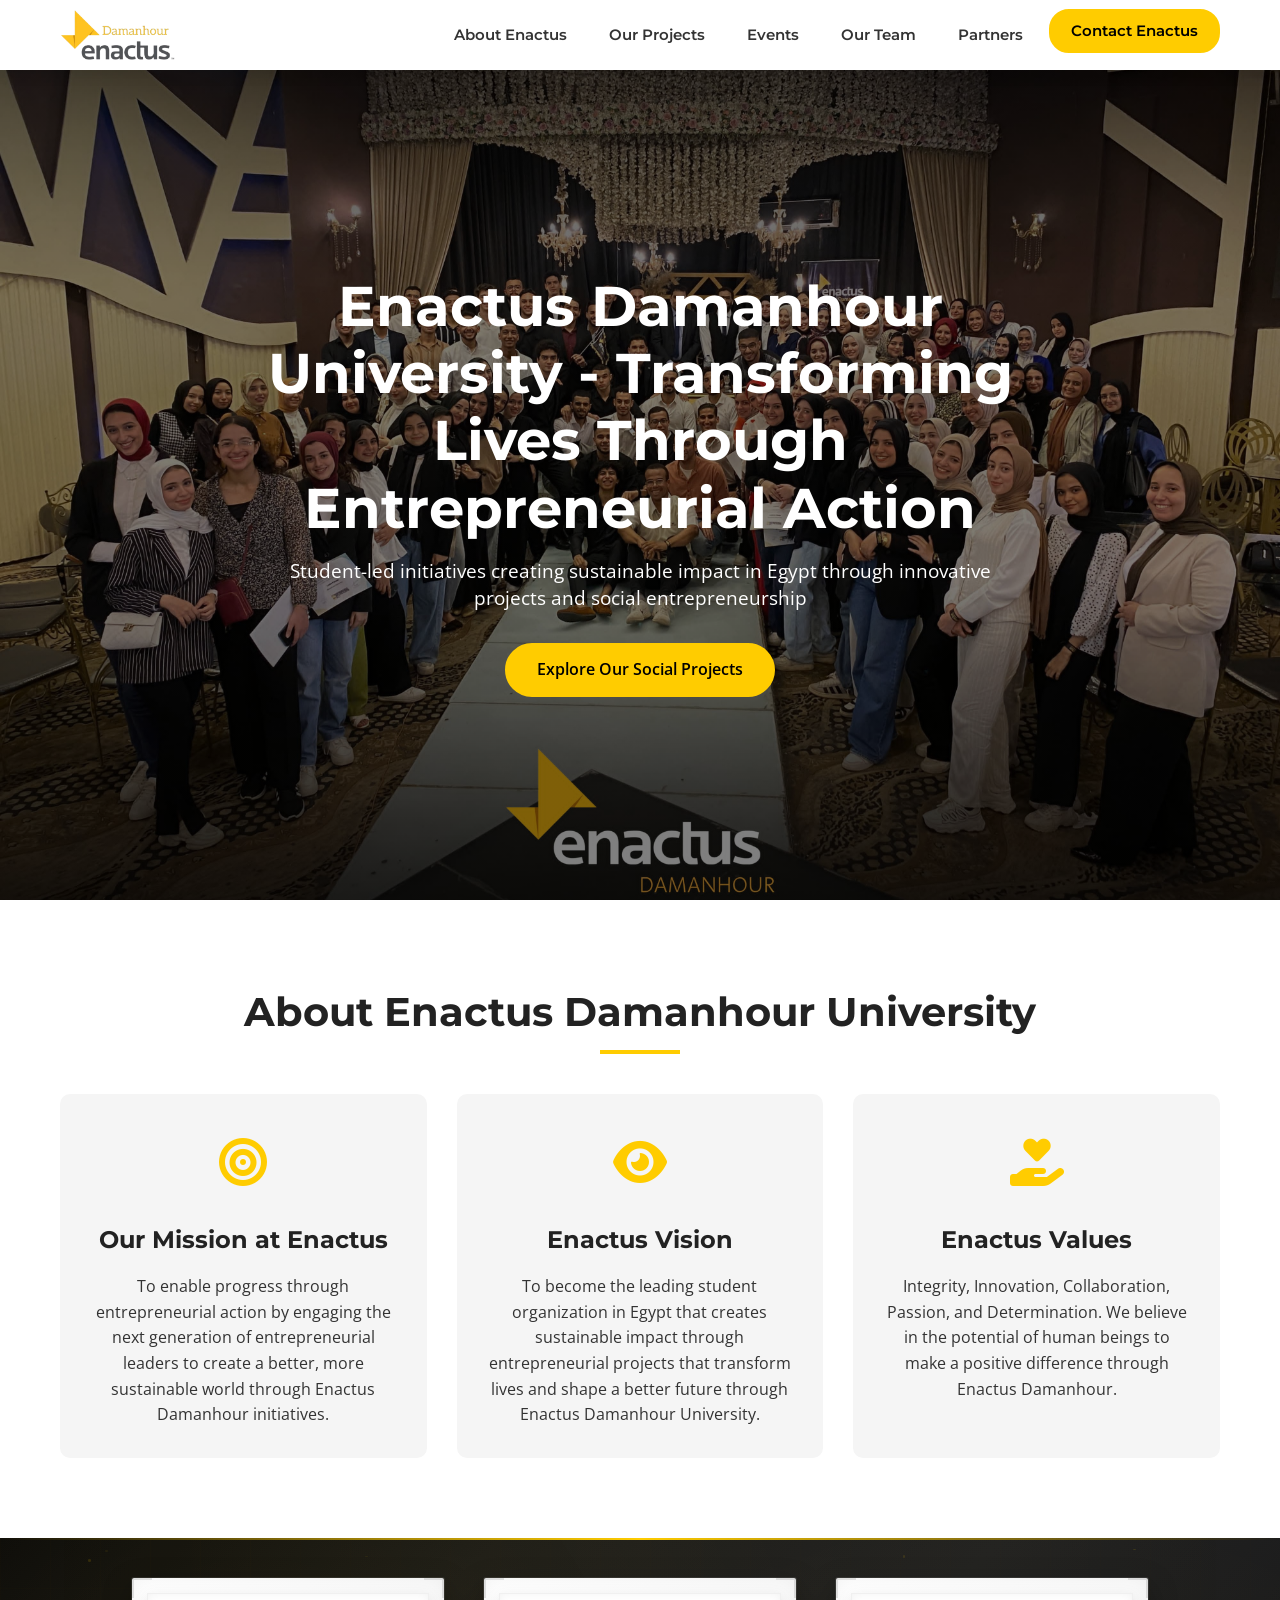
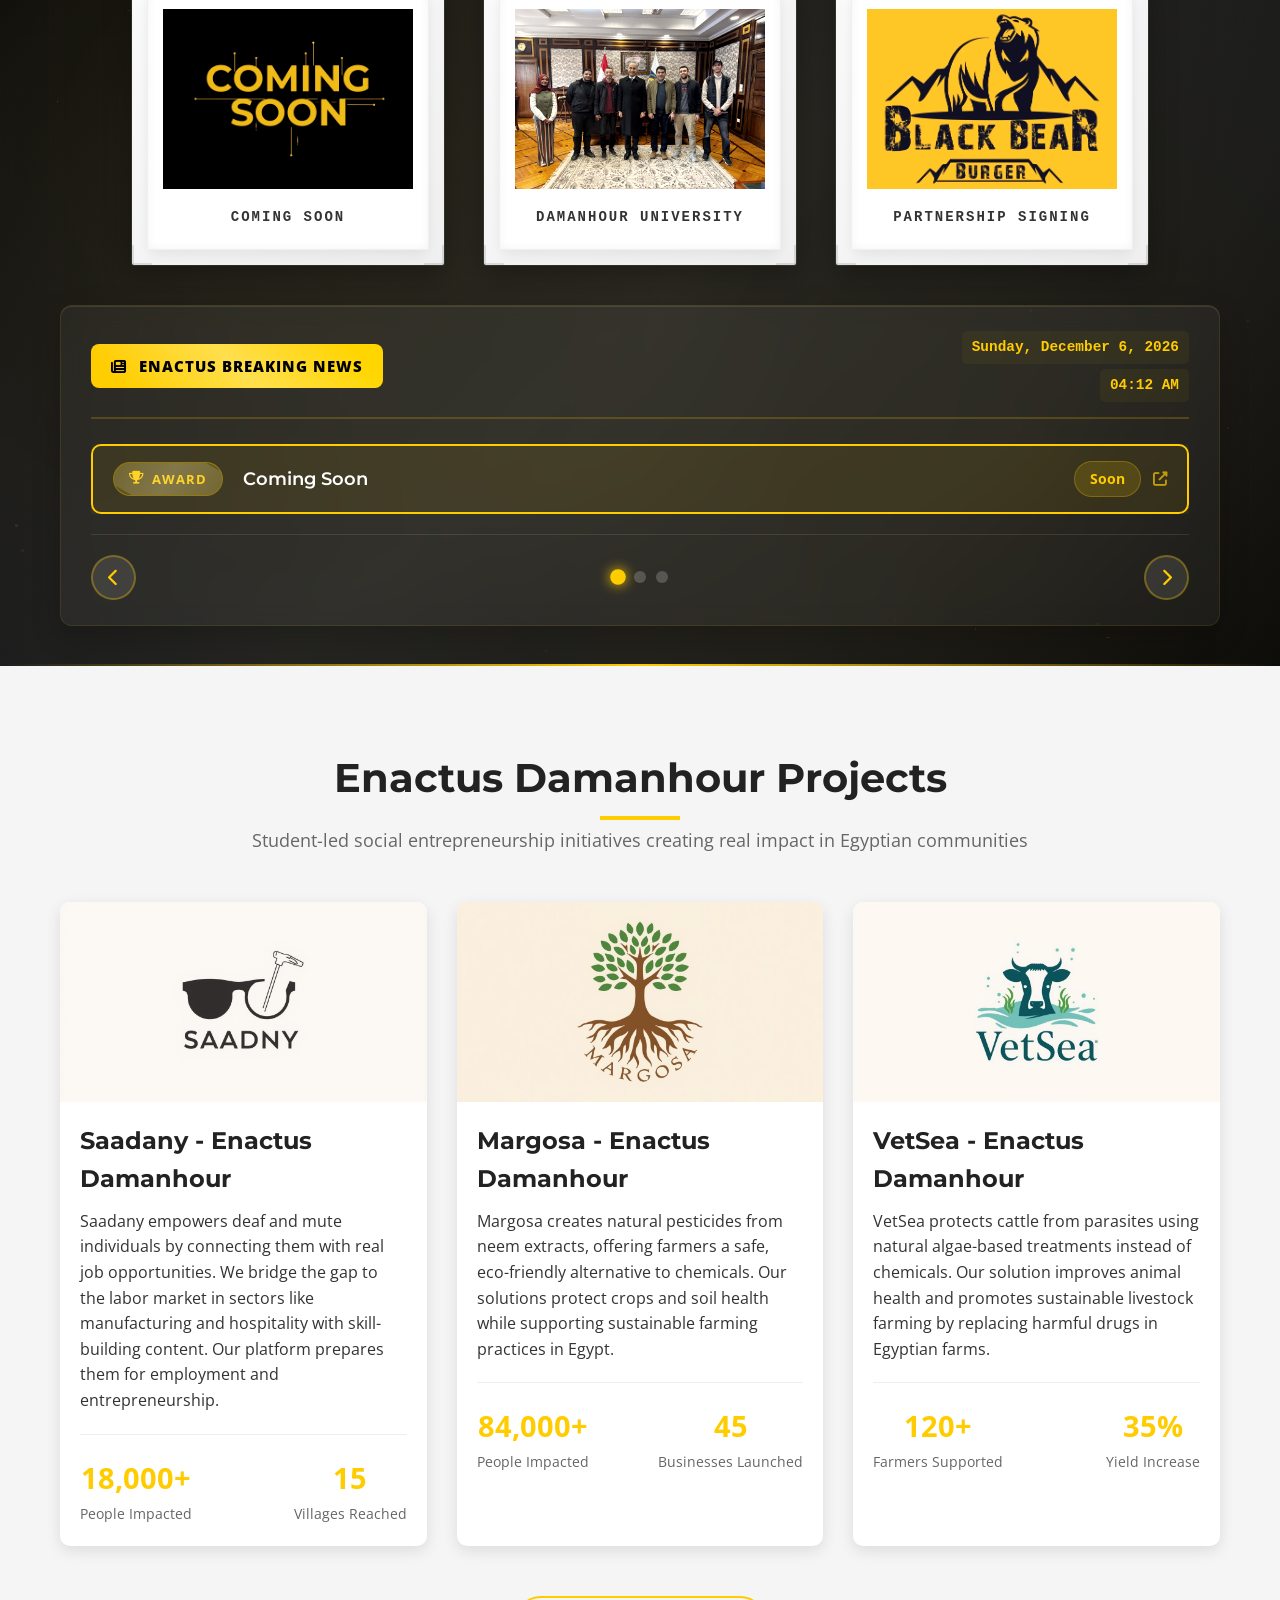
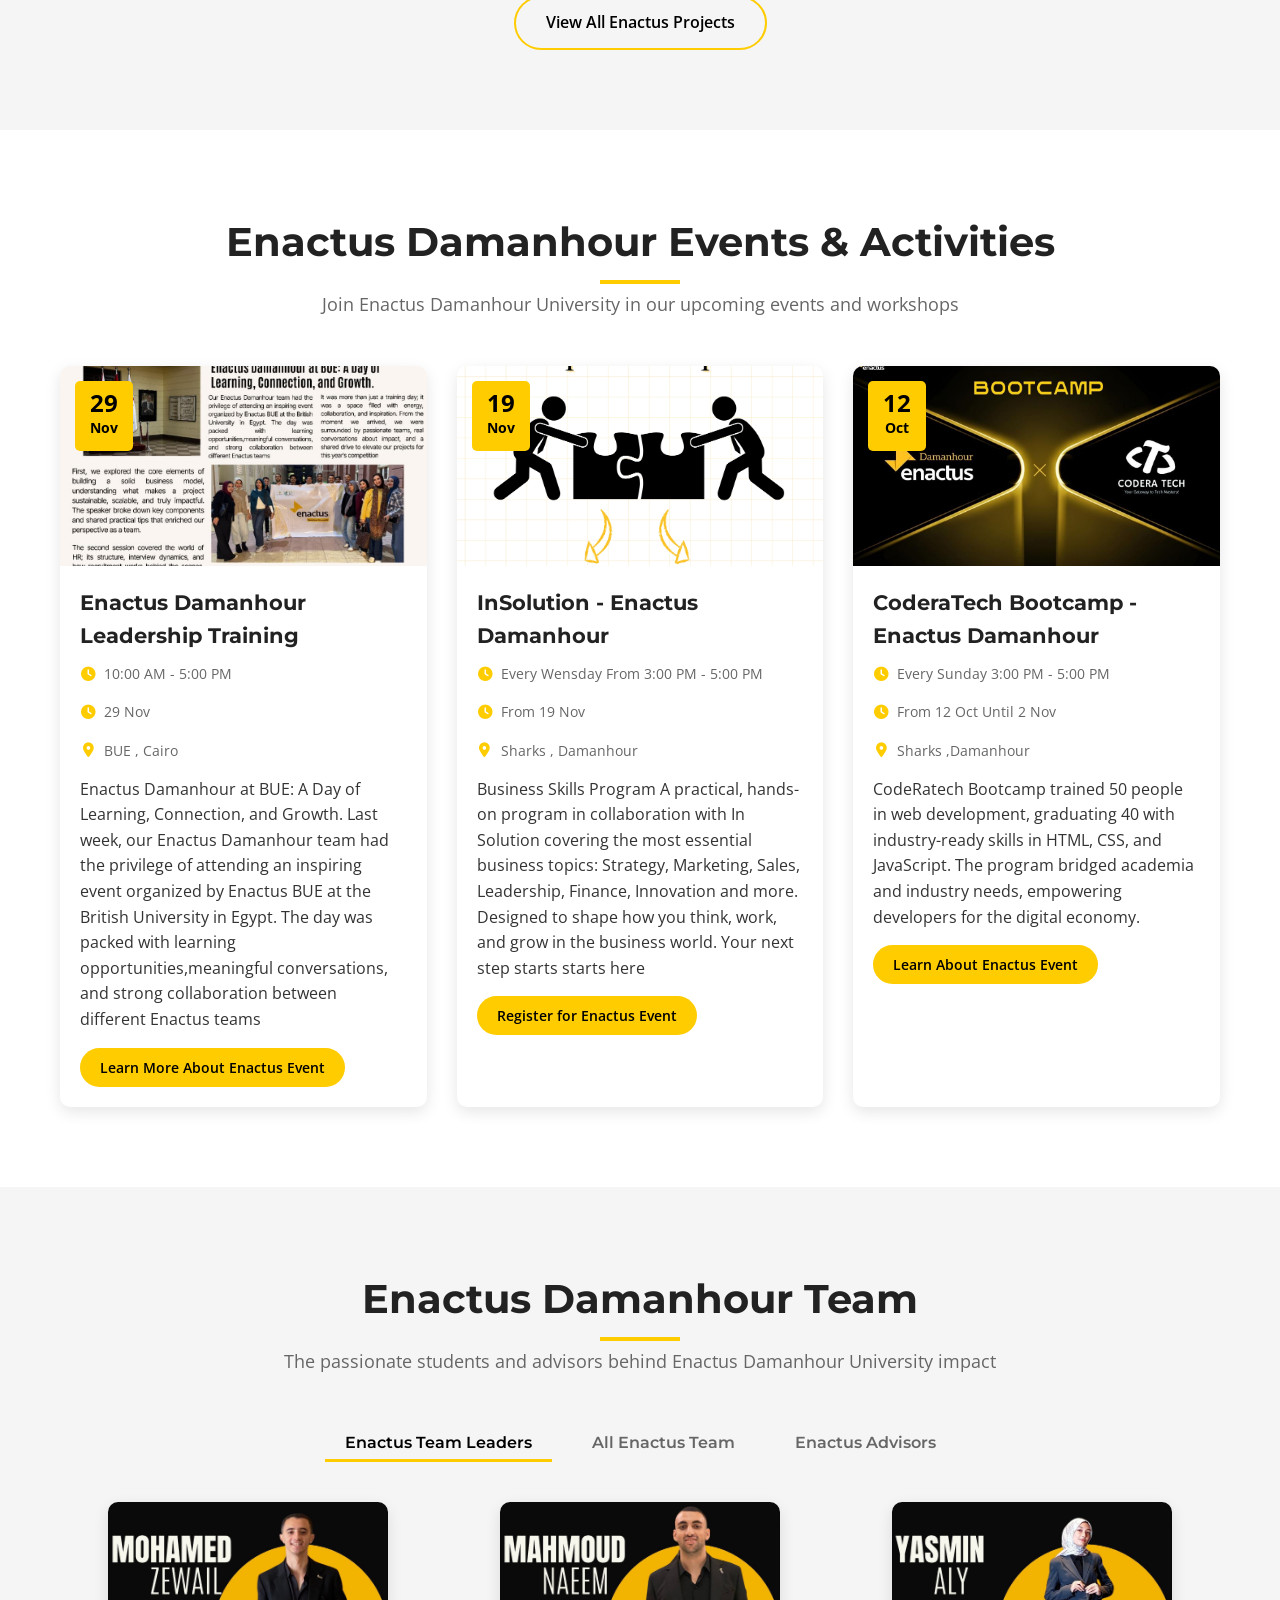
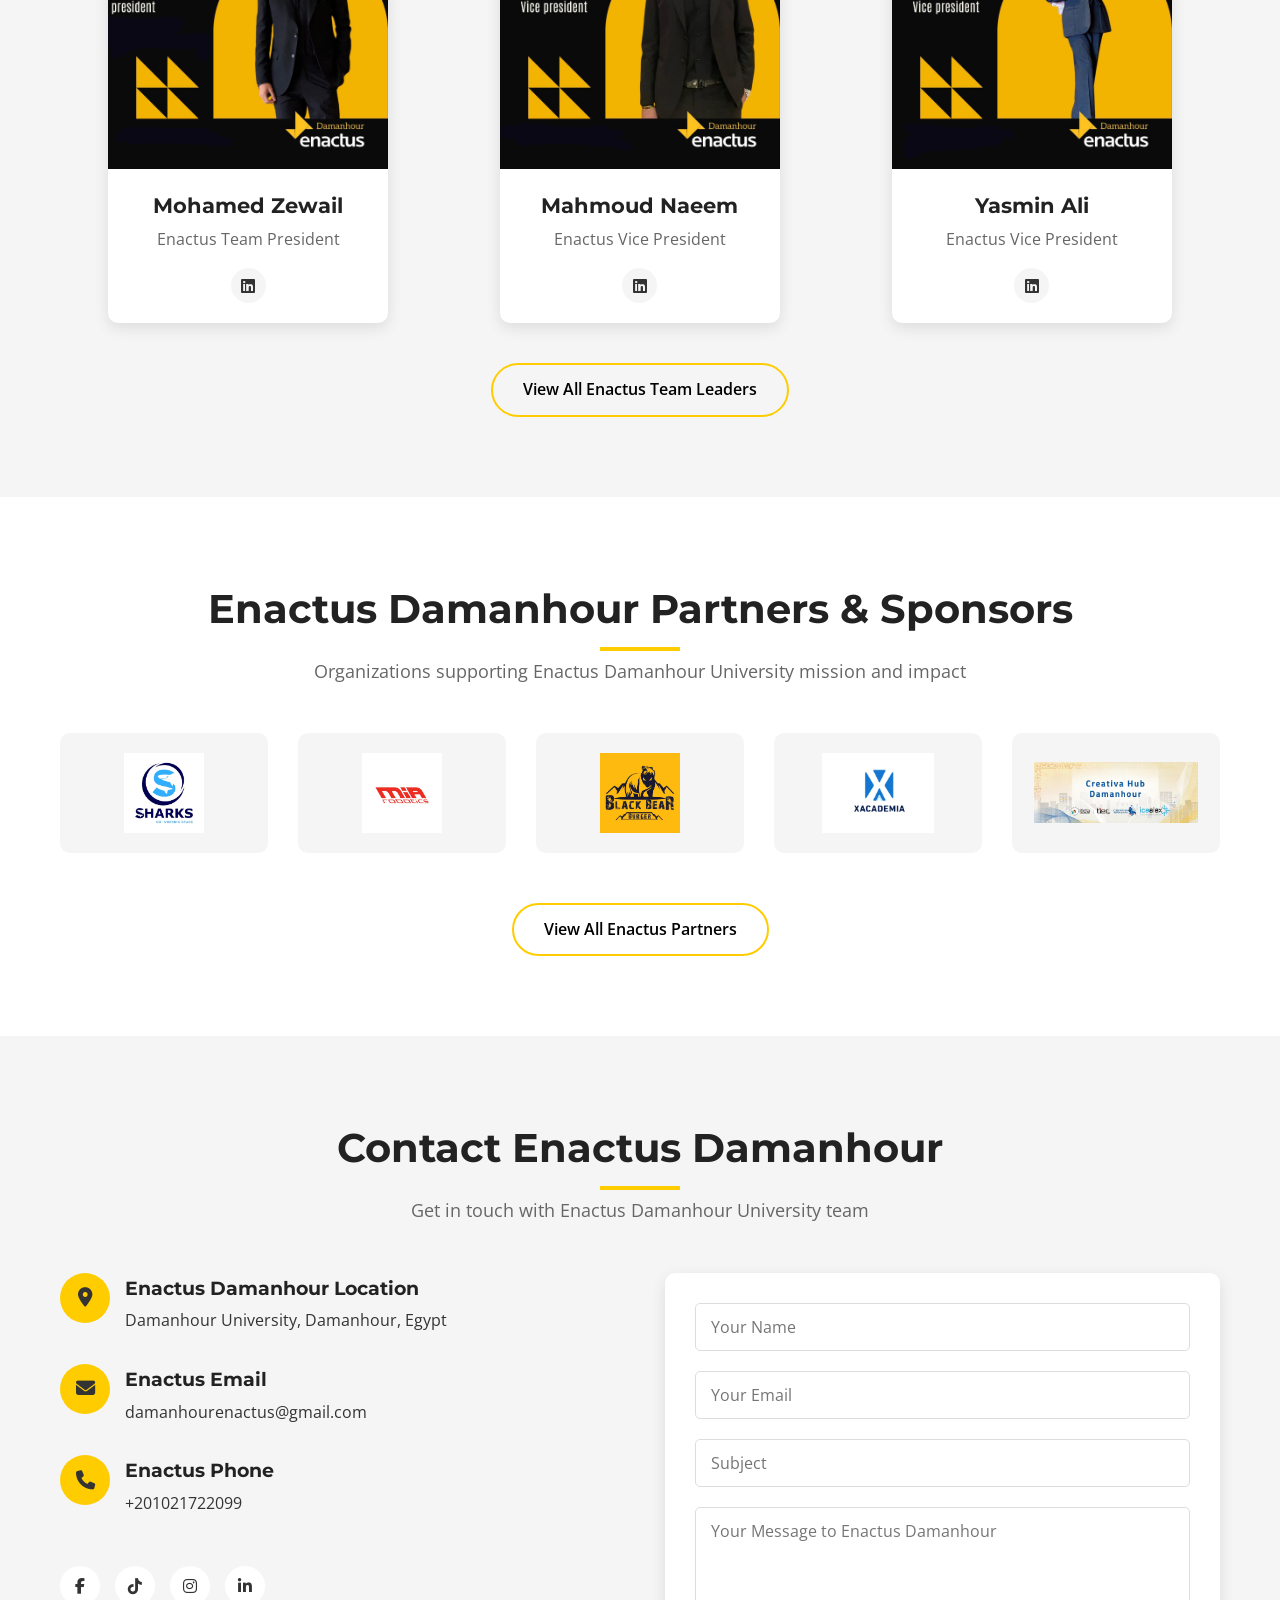
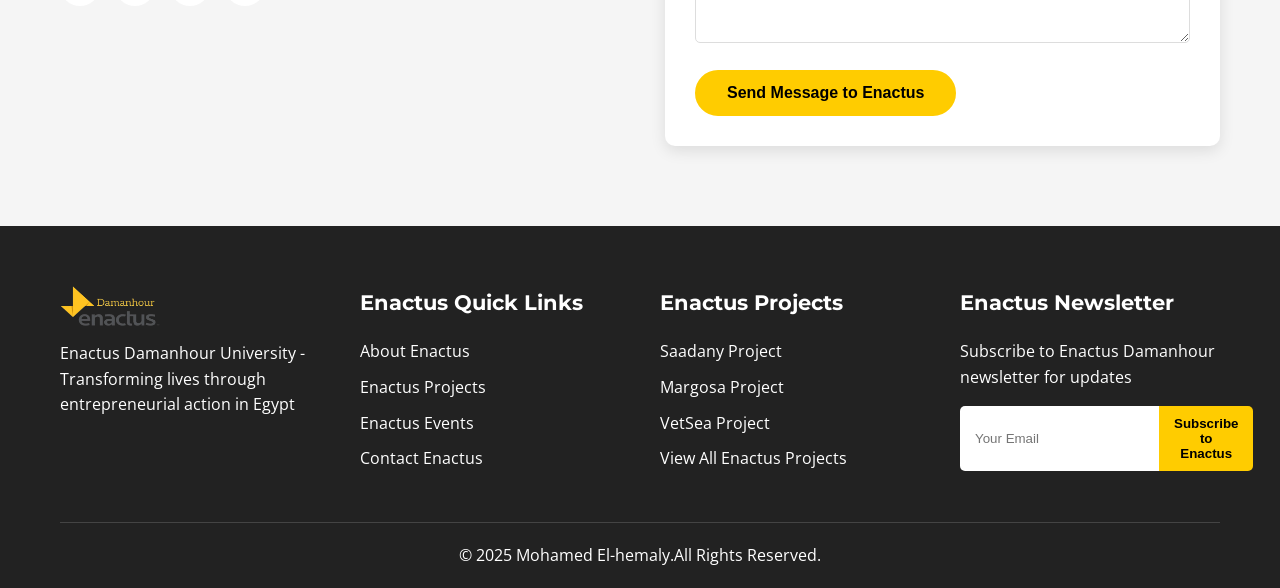
==== commit 74f9f2b5: "first commit" ====
--- a/index.html
+++ b/index.html
@@ -492,7 +492,7 @@
             <div class="gallery-item" data-news-id="2">
                 <div class="photo-frame">
                     <div class="polaroid">
-                        <img src="images/breaking-news-bg.webp" 
+                        <img src="images/breaking-news-bg.jpeg" 
                              alt="CoderaTech Bootcamp graduates" 
                              loading="lazy" 
                              class="gallery-photo">
--- a/style.css
+++ b/style.css
@@ -2160,4 +2160,425 @@
             0 10px 40px rgba(255, 204, 0, 0.3),
             0 0 0 1px rgba(255, 204, 0, 0.4);
     }
+}
+/* ===== MOBILE HORIZONTAL SCROLL FIX ===== */
+
+/* For tablets and smaller screens */
+@media (max-width: 992px) {
+    .breaking-gallery {
+        gap: 25px;
+        margin-bottom: 30px;
+        justify-content: flex-start;
+        padding: 10px 0;
+        width: 100%;
+    }
+    
+    .gallery-item {
+        flex: 0 0 auto;
+        width: 280px;
+        animation: float-tablet 8s ease-in-out infinite;
+    }
+    
+    .gallery-photo {
+        width: 100%;
+        height: 160px;
+    }
+    
+    /* Enable horizontal scrolling */
+    .breaking-gallery {
+        display: flex;
+        overflow-x: auto;
+        -webkit-overflow-scrolling: touch;
+        scroll-snap-type: x mandatory;
+        scroll-padding: 0 20px;
+    }
+    
+    .gallery-item {
+        scroll-snap-align: start;
+    }
+}
+
+/* For mobile phones - FIXED SCROLL */
+@media (max-width: 768px) {
+    .breaking-news {
+        padding: 25px 0;
+        overflow: hidden;
+    }
+    
+    .breaking-container {
+        padding: 0 15px;
+        width: 100%;
+        max-width: 100%;
+        overflow: visible;
+    }
+    
+    .breaking-gallery {
+        display: flex;
+        flex-direction: row;
+        flex-wrap: nowrap;
+        overflow-x: auto;
+        overflow-y: hidden;
+        scroll-snap-type: x mandatory;
+        gap: 15px;
+        padding: 10px 0 20px 0;
+        margin: 0 -15px 25px -15px;
+        width: calc(100% + 30px);
+        -webkit-overflow-scrolling: touch;
+        scroll-behavior: smooth;
+        position: relative;
+    }
+    
+    /* Add extra padding on the sides for better scrolling */
+    .breaking-gallery::before {
+        content: '';
+        flex: 0 0 15px;
+    }
+    
+    .breaking-gallery::after {
+        content: '';
+        flex: 0 0 15px;
+    }
+    
+    .gallery-item {
+        flex: 0 0 85vw;
+        max-width: 280px;
+        scroll-snap-align: center;
+        margin: 0;
+        animation: none;
+        position: relative;
+        left: 0;
+    }
+    
+    .gallery-item:first-child {
+        margin-left: 15px;
+    }
+    
+    .gallery-item:last-child {
+        margin-right: 15px;
+    }
+    
+    .gallery-photo {
+        width: 100%;
+        height: 180px;
+        object-fit: cover;
+    }
+    
+    .photo-caption {
+        font-size: 12px;
+        letter-spacing: 1.5px;
+    }
+    
+    /* Custom scrollbar for better UX */
+    .breaking-gallery::-webkit-scrollbar {
+        height: 6px;
+        display: block;
+    }
+    
+    .breaking-gallery::-webkit-scrollbar-track {
+        background: rgba(255, 255, 255, 0.05);
+        border-radius: 10px;
+        margin: 0 15px;
+    }
+    
+    .breaking-gallery::-webkit-scrollbar-thumb {
+        background: linear-gradient(90deg, var(--yellow), #ffd700);
+        border-radius: 10px;
+        min-width: 100px;
+    }
+    
+    .breaking-gallery::-webkit-scrollbar-thumb:hover {
+        background: linear-gradient(90deg, #ffd700, var(--yellow));
+    }
+    
+    /* Hide scrollbar arrows */
+    .breaking-gallery::-webkit-scrollbar-button {
+        display: none;
+    }
+    
+    .breaking-ticker {
+        padding: 20px;
+        margin: 0;
+        border-radius: 12px;
+        border: 1px solid rgba(255, 204, 0, 0.1);
+        width: 100%;
+    }
+    
+    .ticker-header {
+        flex-direction: column;
+        align-items: stretch;
+        gap: 15px;
+        margin-bottom: 20px;
+    }
+    
+    .ticker-label {
+        width: 100%;
+        justify-content: center;
+        font-size: 0.9rem;
+        padding: 8px 16px;
+    }
+    
+    .ticker-datetime {
+        width: 100%;
+        align-items: flex-start;
+        font-size: 0.85rem;
+        flex-direction: row;
+        justify-content: space-between;
+    }
+    
+    #current-date,
+    #current-time {
+        padding: 4px 8px;
+        font-size: 0.85rem;
+        flex: 1;
+        text-align: center;
+    }
+    
+    #current-date {
+        margin-right: 5px;
+    }
+    
+    .ticker-content {
+        height: auto;
+        min-height: 100px;
+        margin-bottom: 15px;
+        width: 100%;
+    }
+    
+    .news-item {
+        position: relative;
+        opacity: 0;
+        transform: translateX(20px);
+        transition: all 0.4s ease;
+        width: 100%;
+    }
+    
+    .news-item.active {
+        opacity: 1;
+        transform: translateX(0);
+    }
+    
+    .news-link {
+        flex-direction: column;
+        align-items: flex-start;
+        gap: 12px;
+        padding: 15px;
+        min-height: 110px;
+        width: 100%;
+    }
+    
+    .news-badge {
+        margin-right: 0;
+        align-self: flex-start;
+    }
+    
+    .news-title {
+        margin: 5px 0;
+        width: 100%;
+        text-align: left;
+        word-wrap: break-word;
+        overflow-wrap: break-word;
+        hyphens: auto;
+    }
+    
+    .news-meta {
+        align-self: stretch;
+        justify-content: space-between;
+        margin-top: 5px;
+        width: 100%;
+    }
+    
+    .news-date {
+        padding: 4px 12px;
+        font-size: 0.8rem;
+    }
+    
+    .ticker-controls {
+        flex-direction: row;
+        justify-content: space-between;
+        gap: 15px;
+        margin-top: 15px;
+        padding-top: 15px;
+        width: 100%;
+    }
+    
+    .ticker-btn {
+        width: 40px;
+        height: 40px;
+        font-size: 1rem;
+        flex-shrink: 0;
+    }
+    
+    .ticker-indicators {
+        order: 0;
+        flex: 1;
+        justify-content: center;
+    }
+}
+
+/* For very small phones - FIXED FOR 320px */
+@media (max-width: 576px) {
+    .breaking-news {
+        padding: 20px 0;
+    }
+    
+    .breaking-container {
+        padding: 0 10px;
+    }
+    
+    .breaking-gallery {
+        margin: 0 -10px 20px -10px;
+        width: calc(100% + 20px);
+        gap: 12px;
+    }
+    
+    .gallery-item {
+        flex: 0 0 82vw;
+        max-width: 260px;
+    }
+    
+    .gallery-item:first-child {
+        margin-left: 10px;
+    }
+    
+    .gallery-item:last-child {
+        margin-right: 10px;
+    }
+    
+    .gallery-photo {
+        height: 150px;
+    }
+    
+    .photo-caption {
+        font-size: 11px;
+        letter-spacing: 1px;
+    }
+    
+    .breaking-gallery::-webkit-scrollbar-track {
+        margin: 0 10px;
+    }
+    
+    .breaking-ticker {
+        padding: 15px;
+    }
+    
+    .ticker-label {
+        font-size: 0.85rem;
+        padding: 6px 12px;
+    }
+    
+    .ticker-datetime {
+        font-size: 0.8rem;
+        flex-direction: column;
+        gap: 5px;
+    }
+    
+    #current-date,
+    #current-time {
+        width: 100%;
+        margin-right: 0;
+        text-align: left;
+    }
+    
+    .news-link {
+        padding: 12px;
+        min-height: 95px;
+        gap: 8px;
+    }
+    
+    .news-badge {
+        font-size: 0.75rem;
+        padding: 4px 10px;
+    }
+    
+    .news-title {
+        font-size: 0.9rem;
+        line-height: 1.2;
+    }
+    
+    .news-date {
+        font-size: 0.75rem;
+        padding: 3px 10px;
+    }
+    
+    .ticker-controls {
+        gap: 10px;
+    }
+    
+    .ticker-btn {
+        width: 36px;
+        height: 36px;
+        font-size: 0.9rem;
+    }
+    
+    .ticker-indicator {
+        width: 10px;
+        height: 10px;
+    }
+}
+
+/* For landscape mode on mobile */
+@media (max-height: 500px) and (orientation: landscape) {
+    .breaking-news {
+        padding: 15px 0;
+    }
+    
+    .breaking-gallery {
+        margin-bottom: 15px;
+        gap: 10px;
+    }
+    
+    .gallery-item {
+        flex: 0 0 45vw;
+        max-width: 200px;
+    }
+    
+    .gallery-photo {
+        height: 120px;
+    }
+    
+    .photo-caption {
+        font-size: 10px;
+        padding-bottom: 15px;
+    }
+    
+    .ticker-content {
+        min-height: 80px;
+    }
+    
+    .news-link {
+        min-height: 80px;
+        padding: 10px;
+    }
+    
+    .news-title {
+        font-size: 0.85rem;
+        line-height: 1.1;
+    }
+}
+
+/* Fix for iOS Safari horizontal scroll */
+@supports (-webkit-touch-callout: none) {
+    .breaking-gallery {
+        -webkit-overflow-scrolling: touch;
+        padding-bottom: 20px;
+    }
+    
+    .gallery-item {
+        -webkit-tap-highlight-color: transparent;
+    }
+}
+
+/* Firefox scrollbar */
+@supports (scrollbar-width: thin) {
+    .breaking-gallery {
+        scrollbar-width: thin;
+        scrollbar-color: var(--yellow) rgba(255, 255, 255, 0.05);
+    }
+}
+
+/* Prevent horizontal page scroll on touch */
+body.mobile-scrolling {
+    overflow-x: hidden;
+    position: fixed;
+    width: 100%;
 }
--- a/style.css
+++ b/style.css
@@ -2160,4 +2160,425 @@
             0 10px 40px rgba(255, 204, 0, 0.3),
             0 0 0 1px rgba(255, 204, 0, 0.4);
     }
+}
+/* ===== MOBILE HORIZONTAL SCROLL FIX ===== */
+
+/* For tablets and smaller screens */
+@media (max-width: 992px) {
+    .breaking-gallery {
+        gap: 25px;
+        margin-bottom: 30px;
+        justify-content: flex-start;
+        padding: 10px 0;
+        width: 100%;
+    }
+    
+    .gallery-item {
+        flex: 0 0 auto;
+        width: 280px;
+        animation: float-tablet 8s ease-in-out infinite;
+    }
+    
+    .gallery-photo {
+        width: 100%;
+        height: 160px;
+    }
+    
+    /* Enable horizontal scrolling */
+    .breaking-gallery {
+        display: flex;
+        overflow-x: auto;
+        -webkit-overflow-scrolling: touch;
+        scroll-snap-type: x mandatory;
+        scroll-padding: 0 20px;
+    }
+    
+    .gallery-item {
+        scroll-snap-align: start;
+    }
+}
+
+/* For mobile phones - FIXED SCROLL */
+@media (max-width: 768px) {
+    .breaking-news {
+        padding: 25px 0;
+        overflow: hidden;
+    }
+    
+    .breaking-container {
+        padding: 0 15px;
+        width: 100%;
+        max-width: 100%;
+        overflow: visible;
+    }
+    
+    .breaking-gallery {
+        display: flex;
+        flex-direction: row;
+        flex-wrap: nowrap;
+        overflow-x: auto;
+        overflow-y: hidden;
+        scroll-snap-type: x mandatory;
+        gap: 15px;
+        padding: 10px 0 20px 0;
+        margin: 0 -15px 25px -15px;
+        width: calc(100% + 30px);
+        -webkit-overflow-scrolling: touch;
+        scroll-behavior: smooth;
+        position: relative;
+    }
+    
+    /* Add extra padding on the sides for better scrolling */
+    .breaking-gallery::before {
+        content: '';
+        flex: 0 0 15px;
+    }
+    
+    .breaking-gallery::after {
+        content: '';
+        flex: 0 0 15px;
+    }
+    
+    .gallery-item {
+        flex: 0 0 85vw;
+        max-width: 280px;
+        scroll-snap-align: center;
+        margin: 0;
+        animation: none;
+        position: relative;
+        left: 0;
+    }
+    
+    .gallery-item:first-child {
+        margin-left: 15px;
+    }
+    
+    .gallery-item:last-child {
+        margin-right: 15px;
+    }
+    
+    .gallery-photo {
+        width: 100%;
+        height: 180px;
+        object-fit: cover;
+    }
+    
+    .photo-caption {
+        font-size: 12px;
+        letter-spacing: 1.5px;
+    }
+    
+    /* Custom scrollbar for better UX */
+    .breaking-gallery::-webkit-scrollbar {
+        height: 6px;
+        display: block;
+    }
+    
+    .breaking-gallery::-webkit-scrollbar-track {
+        background: rgba(255, 255, 255, 0.05);
+        border-radius: 10px;
+        margin: 0 15px;
+    }
+    
+    .breaking-gallery::-webkit-scrollbar-thumb {
+        background: linear-gradient(90deg, var(--yellow), #ffd700);
+        border-radius: 10px;
+        min-width: 100px;
+    }
+    
+    .breaking-gallery::-webkit-scrollbar-thumb:hover {
+        background: linear-gradient(90deg, #ffd700, var(--yellow));
+    }
+    
+    /* Hide scrollbar arrows */
+    .breaking-gallery::-webkit-scrollbar-button {
+        display: none;
+    }
+    
+    .breaking-ticker {
+        padding: 20px;
+        margin: 0;
+        border-radius: 12px;
+        border: 1px solid rgba(255, 204, 0, 0.1);
+        width: 100%;
+    }
+    
+    .ticker-header {
+        flex-direction: column;
+        align-items: stretch;
+        gap: 15px;
+        margin-bottom: 20px;
+    }
+    
+    .ticker-label {
+        width: 100%;
+        justify-content: center;
+        font-size: 0.9rem;
+        padding: 8px 16px;
+    }
+    
+    .ticker-datetime {
+        width: 100%;
+        align-items: flex-start;
+        font-size: 0.85rem;
+        flex-direction: row;
+        justify-content: space-between;
+    }
+    
+    #current-date,
+    #current-time {
+        padding: 4px 8px;
+        font-size: 0.85rem;
+        flex: 1;
+        text-align: center;
+    }
+    
+    #current-date {
+        margin-right: 5px;
+    }
+    
+    .ticker-content {
+        height: auto;
+        min-height: 100px;
+        margin-bottom: 15px;
+        width: 100%;
+    }
+    
+    .news-item {
+        position: relative;
+        opacity: 0;
+        transform: translateX(20px);
+        transition: all 0.4s ease;
+        width: 100%;
+    }
+    
+    .news-item.active {
+        opacity: 1;
+        transform: translateX(0);
+    }
+    
+    .news-link {
+        flex-direction: column;
+        align-items: flex-start;
+        gap: 12px;
+        padding: 15px;
+        min-height: 110px;
+        width: 100%;
+    }
+    
+    .news-badge {
+        margin-right: 0;
+        align-self: flex-start;
+    }
+    
+    .news-title {
+        margin: 5px 0;
+        width: 100%;
+        text-align: left;
+        word-wrap: break-word;
+        overflow-wrap: break-word;
+        hyphens: auto;
+    }
+    
+    .news-meta {
+        align-self: stretch;
+        justify-content: space-between;
+        margin-top: 5px;
+        width: 100%;
+    }
+    
+    .news-date {
+        padding: 4px 12px;
+        font-size: 0.8rem;
+    }
+    
+    .ticker-controls {
+        flex-direction: row;
+        justify-content: space-between;
+        gap: 15px;
+        margin-top: 15px;
+        padding-top: 15px;
+        width: 100%;
+    }
+    
+    .ticker-btn {
+        width: 40px;
+        height: 40px;
+        font-size: 1rem;
+        flex-shrink: 0;
+    }
+    
+    .ticker-indicators {
+        order: 0;
+        flex: 1;
+        justify-content: center;
+    }
+}
+
+/* For very small phones - FIXED FOR 320px */
+@media (max-width: 576px) {
+    .breaking-news {
+        padding: 20px 0;
+    }
+    
+    .breaking-container {
+        padding: 0 10px;
+    }
+    
+    .breaking-gallery {
+        margin: 0 -10px 20px -10px;
+        width: calc(100% + 20px);
+        gap: 12px;
+    }
+    
+    .gallery-item {
+        flex: 0 0 82vw;
+        max-width: 260px;
+    }
+    
+    .gallery-item:first-child {
+        margin-left: 10px;
+    }
+    
+    .gallery-item:last-child {
+        margin-right: 10px;
+    }
+    
+    .gallery-photo {
+        height: 150px;
+    }
+    
+    .photo-caption {
+        font-size: 11px;
+        letter-spacing: 1px;
+    }
+    
+    .breaking-gallery::-webkit-scrollbar-track {
+        margin: 0 10px;
+    }
+    
+    .breaking-ticker {
+        padding: 15px;
+    }
+    
+    .ticker-label {
+        font-size: 0.85rem;
+        padding: 6px 12px;
+    }
+    
+    .ticker-datetime {
+        font-size: 0.8rem;
+        flex-direction: column;
+        gap: 5px;
+    }
+    
+    #current-date,
+    #current-time {
+        width: 100%;
+        margin-right: 0;
+        text-align: left;
+    }
+    
+    .news-link {
+        padding: 12px;
+        min-height: 95px;
+        gap: 8px;
+    }
+    
+    .news-badge {
+        font-size: 0.75rem;
+        padding: 4px 10px;
+    }
+    
+    .news-title {
+        font-size: 0.9rem;
+        line-height: 1.2;
+    }
+    
+    .news-date {
+        font-size: 0.75rem;
+        padding: 3px 10px;
+    }
+    
+    .ticker-controls {
+        gap: 10px;
+    }
+    
+    .ticker-btn {
+        width: 36px;
+        height: 36px;
+        font-size: 0.9rem;
+    }
+    
+    .ticker-indicator {
+        width: 10px;
+        height: 10px;
+    }
+}
+
+/* For landscape mode on mobile */
+@media (max-height: 500px) and (orientation: landscape) {
+    .breaking-news {
+        padding: 15px 0;
+    }
+    
+    .breaking-gallery {
+        margin-bottom: 15px;
+        gap: 10px;
+    }
+    
+    .gallery-item {
+        flex: 0 0 45vw;
+        max-width: 200px;
+    }
+    
+    .gallery-photo {
+        height: 120px;
+    }
+    
+    .photo-caption {
+        font-size: 10px;
+        padding-bottom: 15px;
+    }
+    
+    .ticker-content {
+        min-height: 80px;
+    }
+    
+    .news-link {
+        min-height: 80px;
+        padding: 10px;
+    }
+    
+    .news-title {
+        font-size: 0.85rem;
+        line-height: 1.1;
+    }
+}
+
+/* Fix for iOS Safari horizontal scroll */
+@supports (-webkit-touch-callout: none) {
+    .breaking-gallery {
+        -webkit-overflow-scrolling: touch;
+        padding-bottom: 20px;
+    }
+    
+    .gallery-item {
+        -webkit-tap-highlight-color: transparent;
+    }
+}
+
+/* Firefox scrollbar */
+@supports (scrollbar-width: thin) {
+    .breaking-gallery {
+        scrollbar-width: thin;
+        scrollbar-color: var(--yellow) rgba(255, 255, 255, 0.05);
+    }
+}
+
+/* Prevent horizontal page scroll on touch */
+body.mobile-scrolling {
+    overflow-x: hidden;
+    position: fixed;
+    width: 100%;
 }
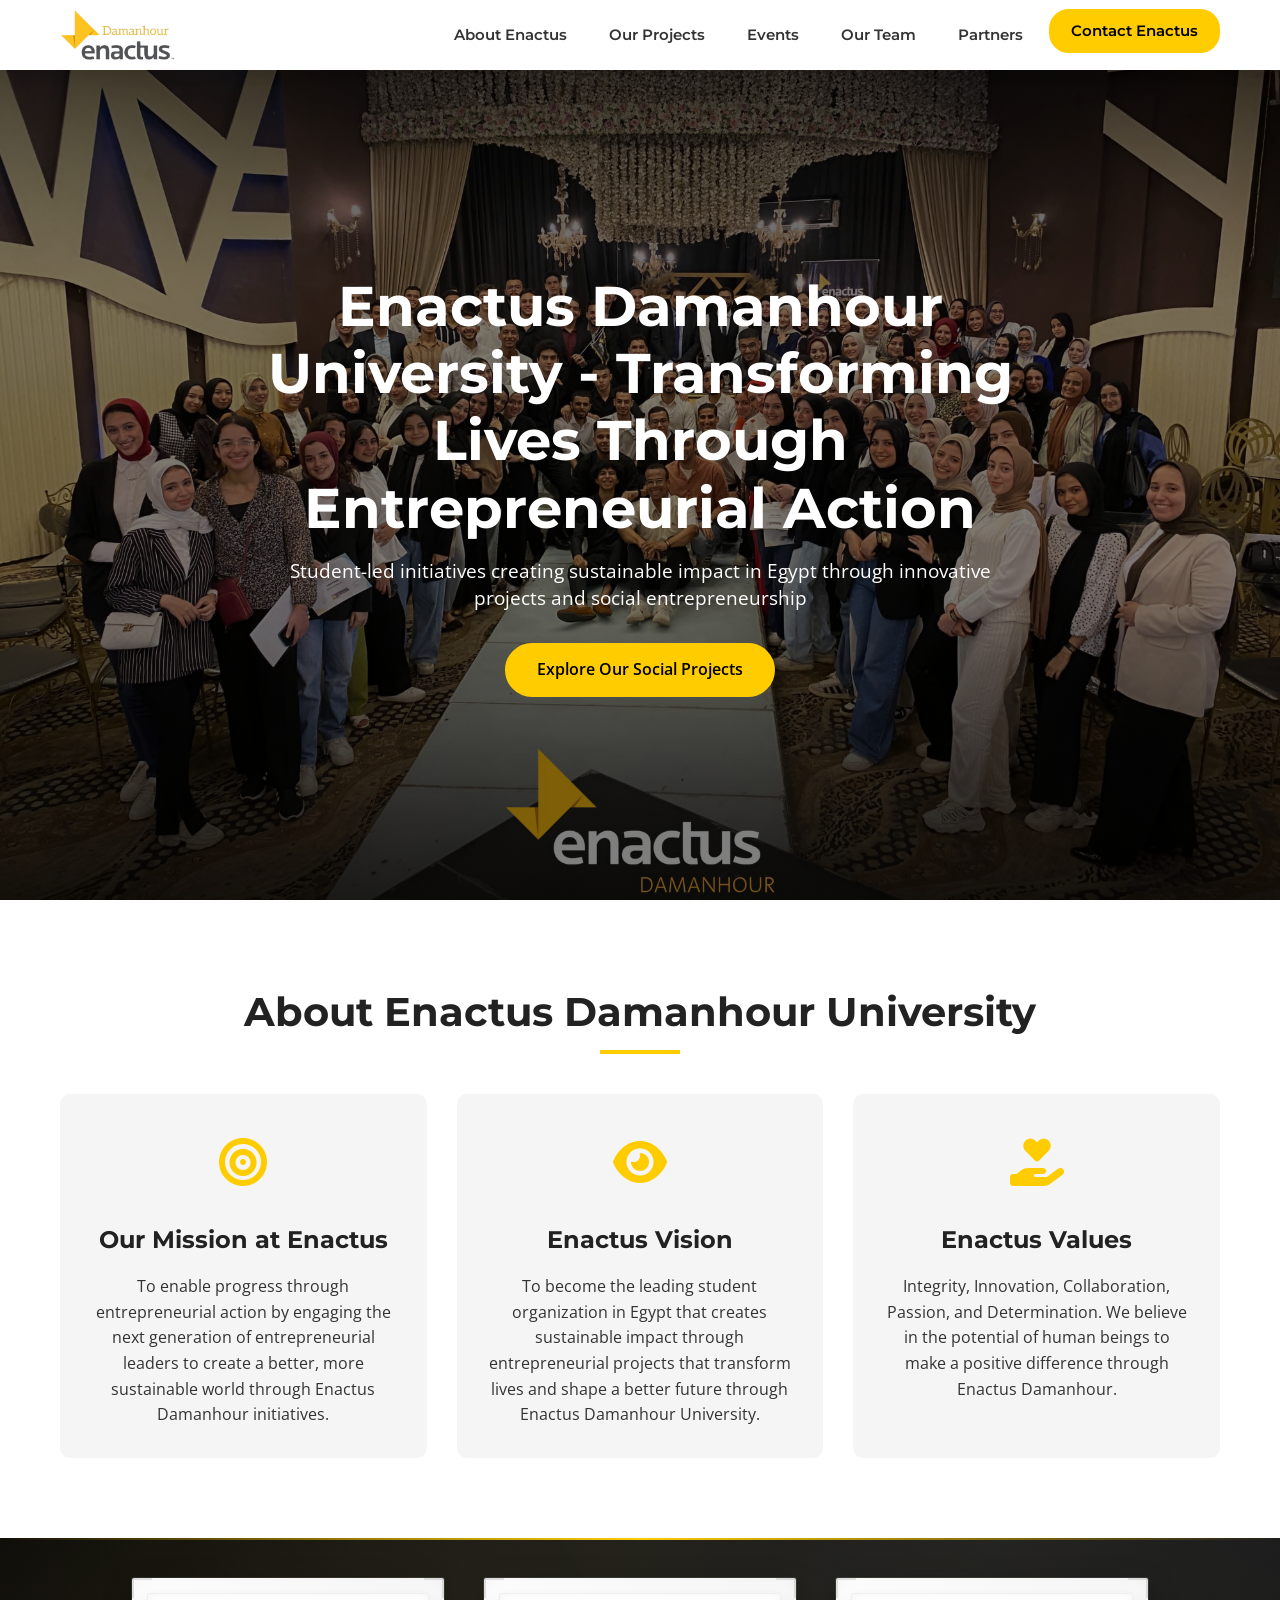
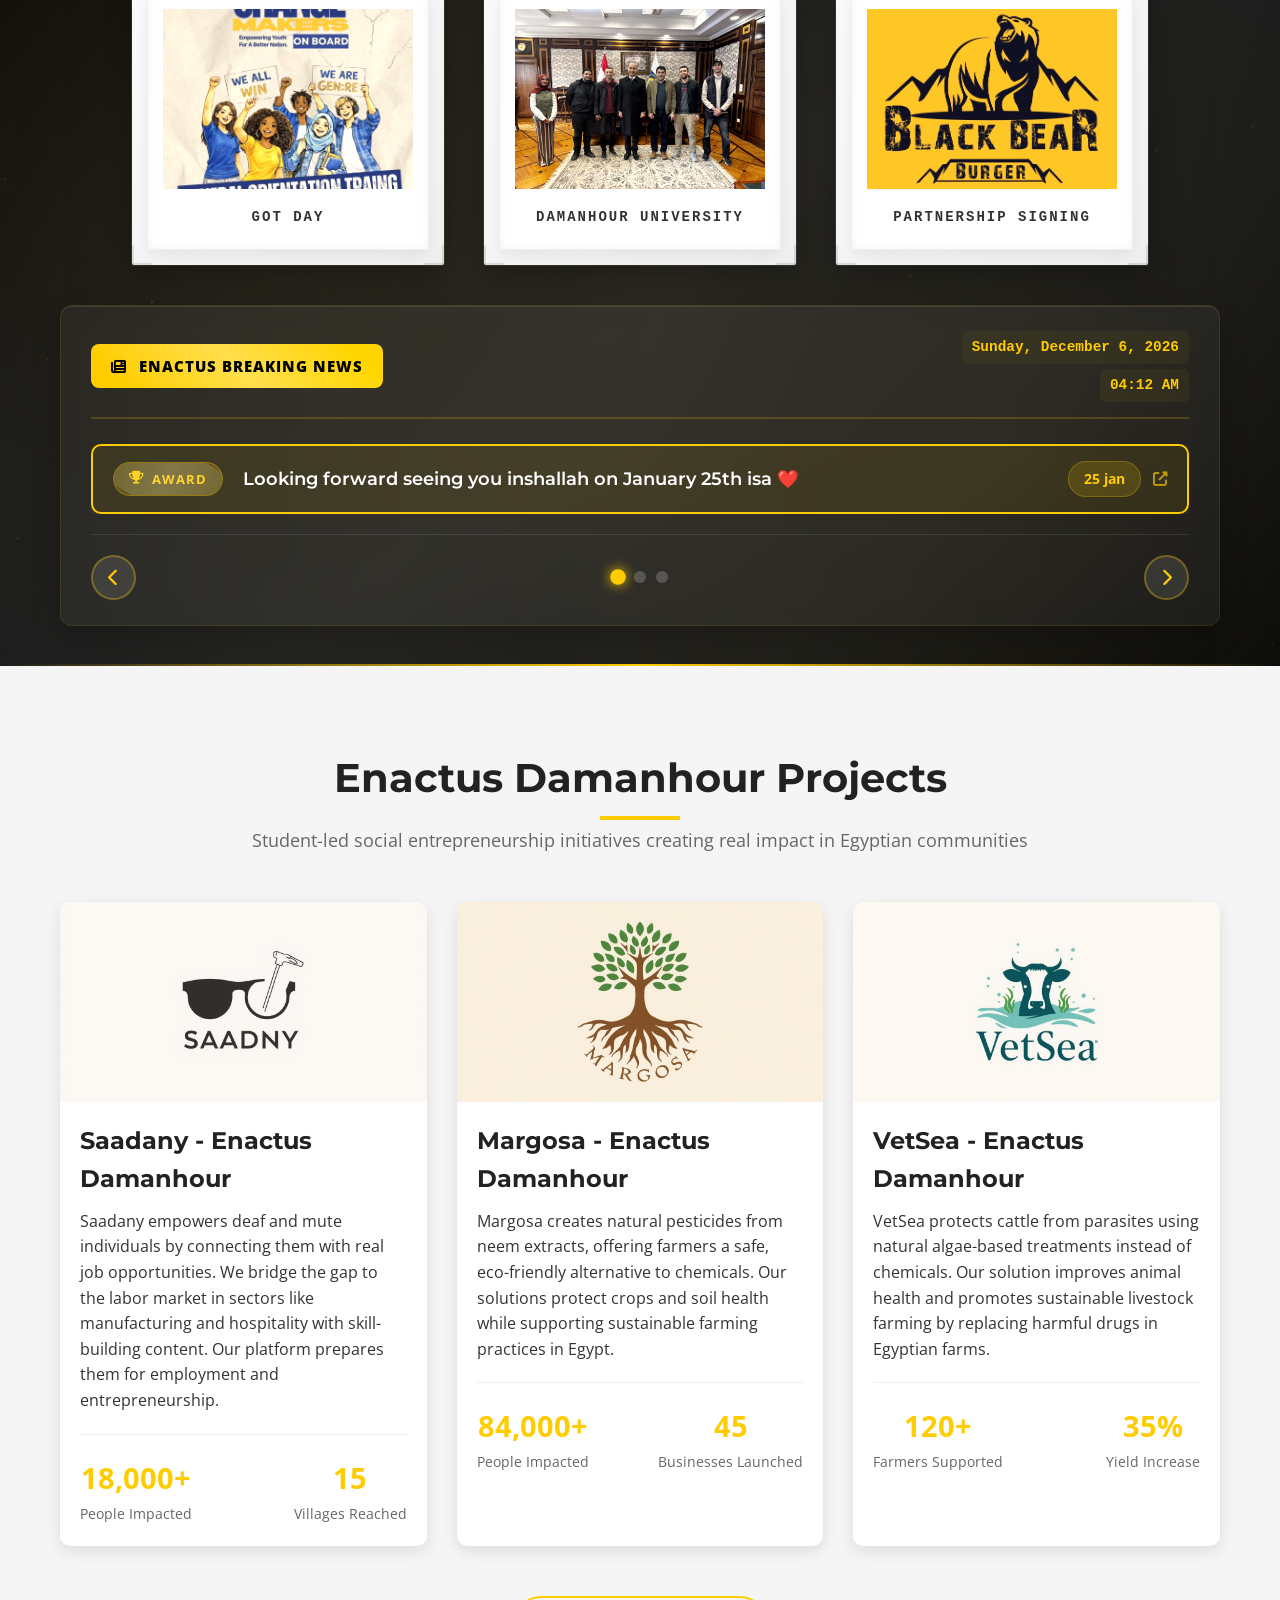
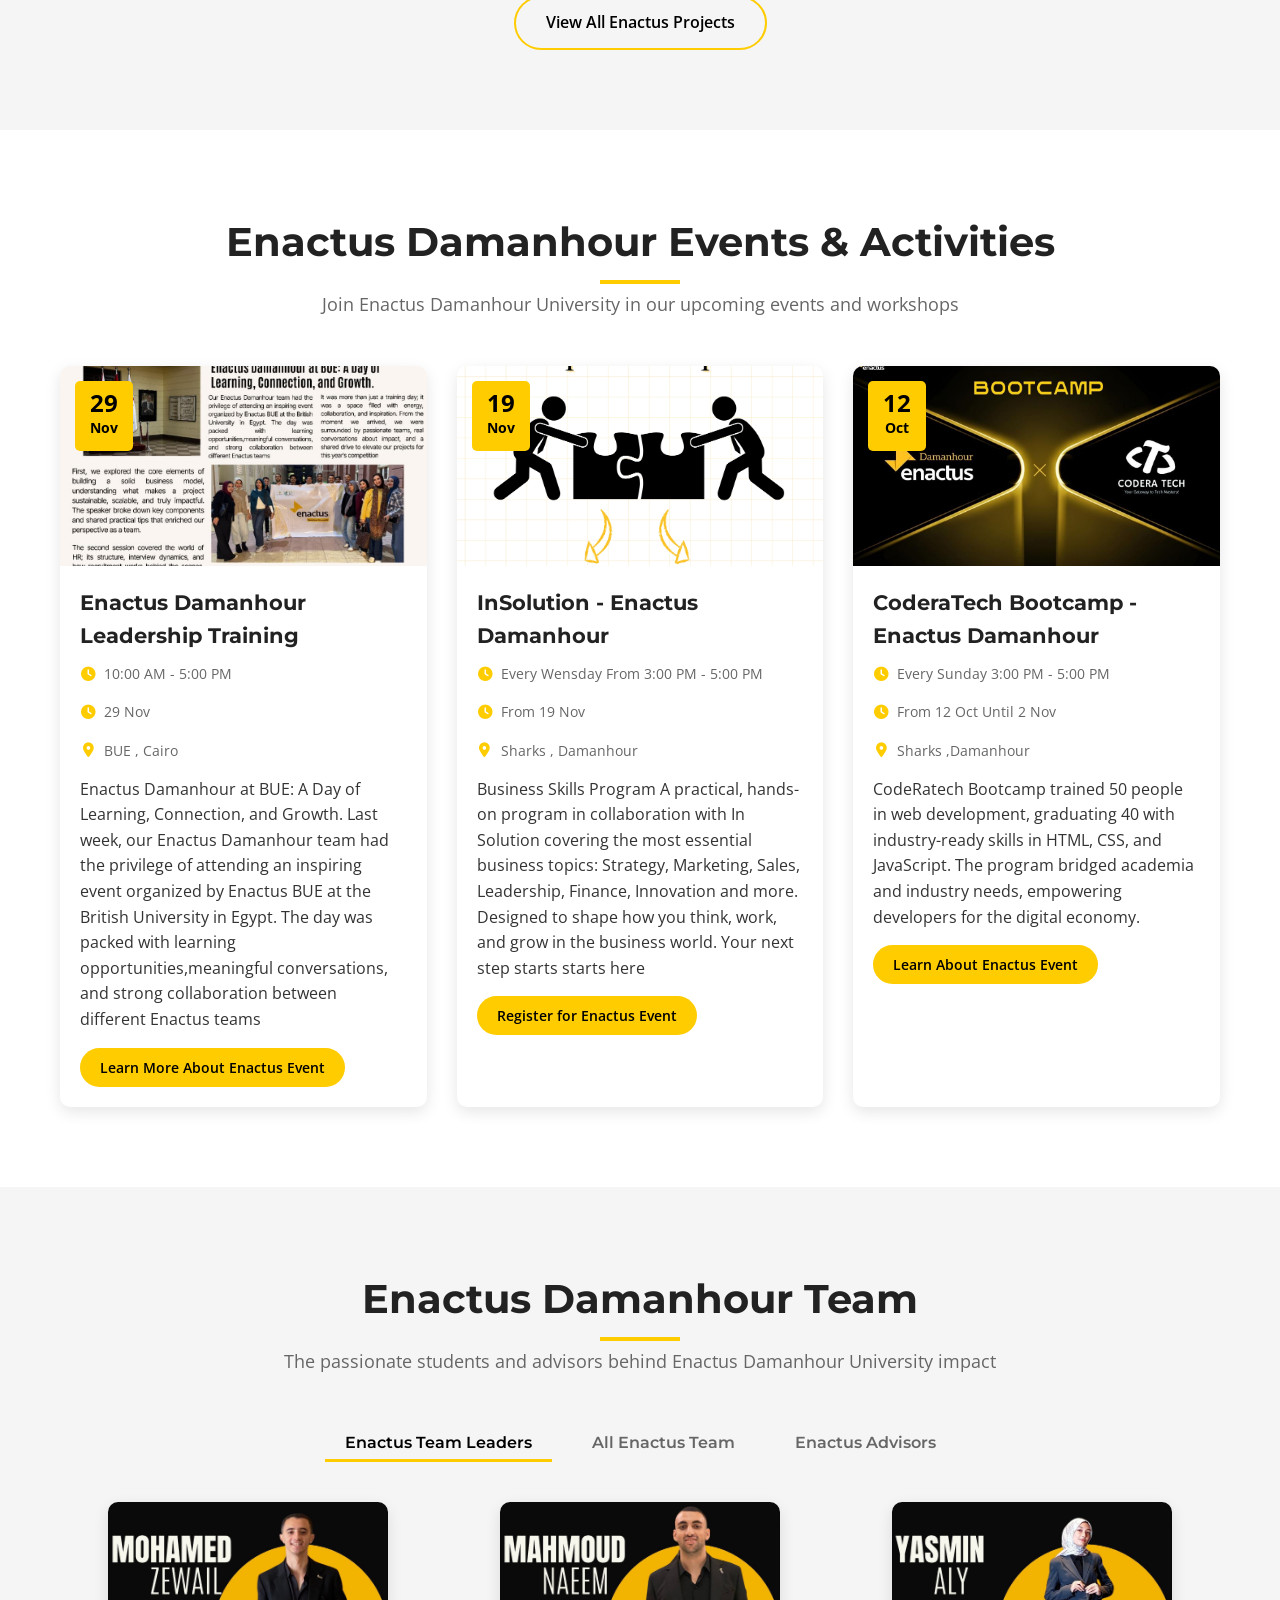
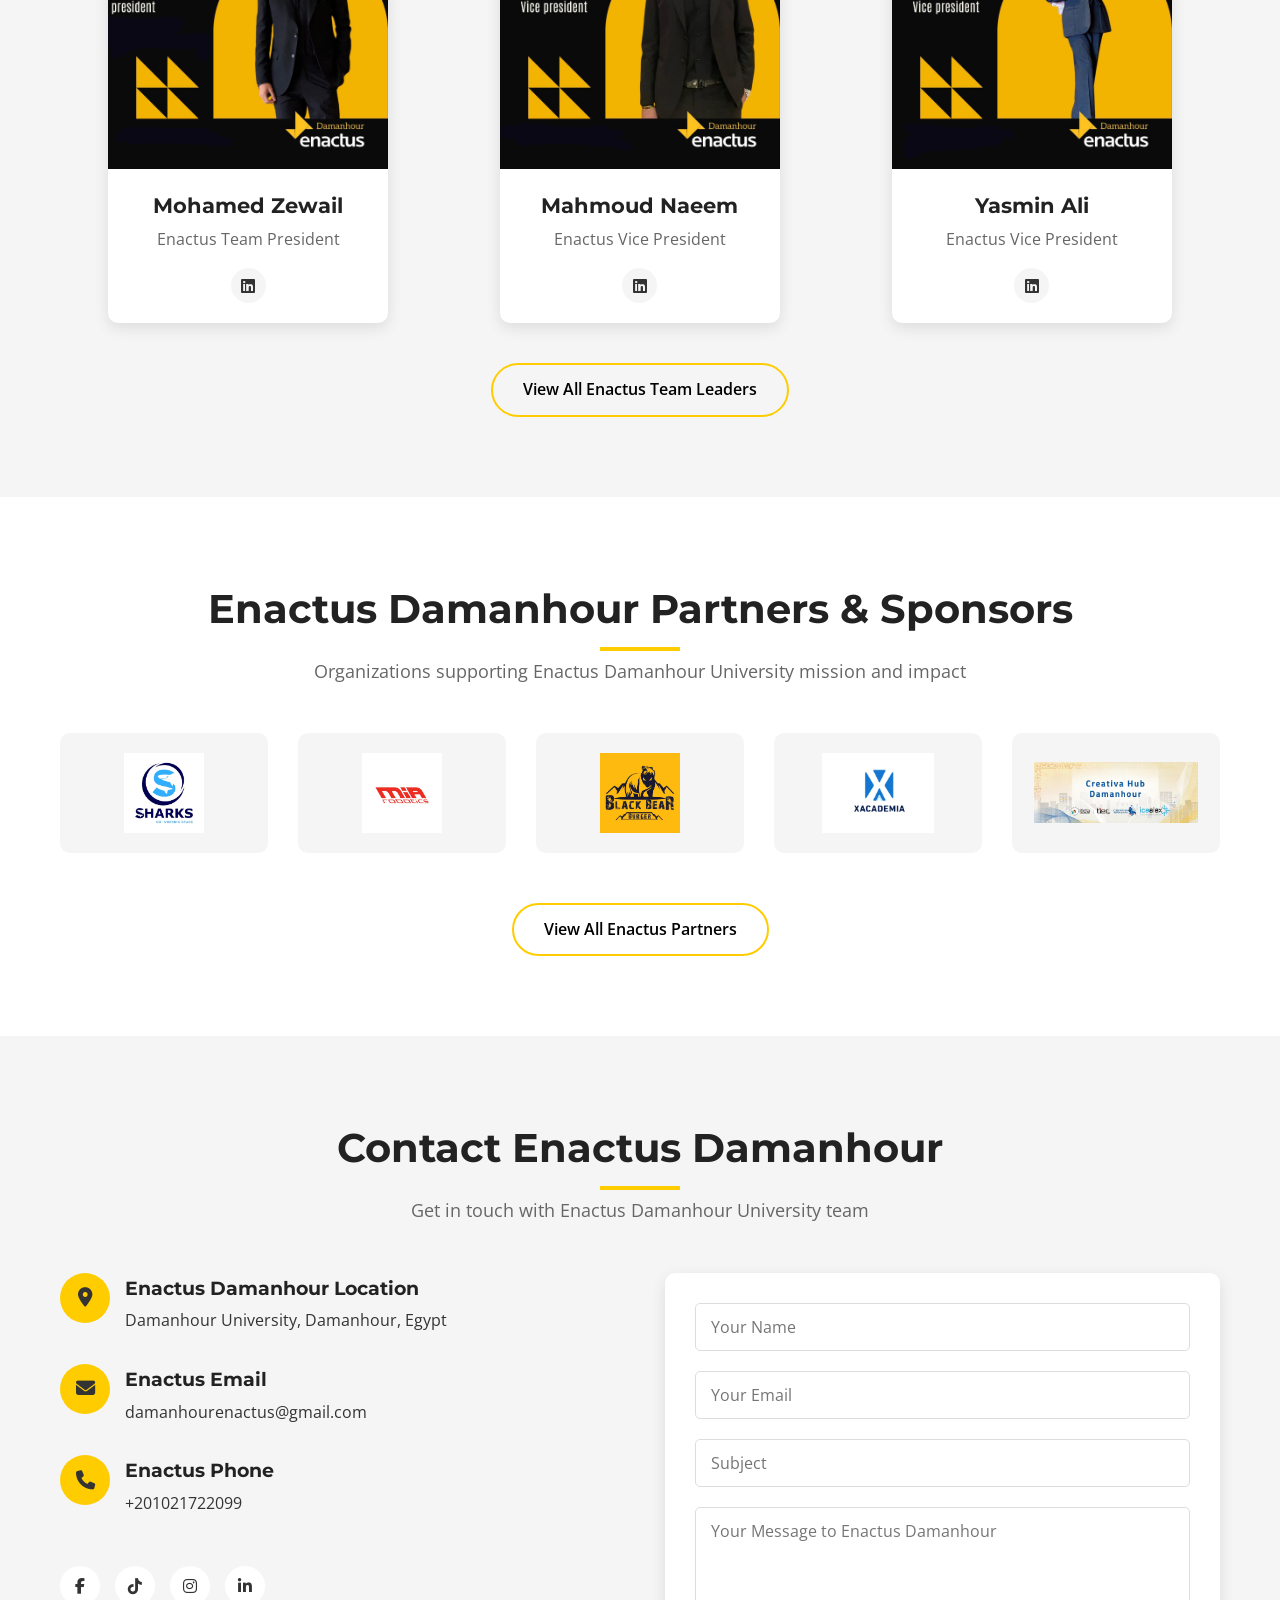
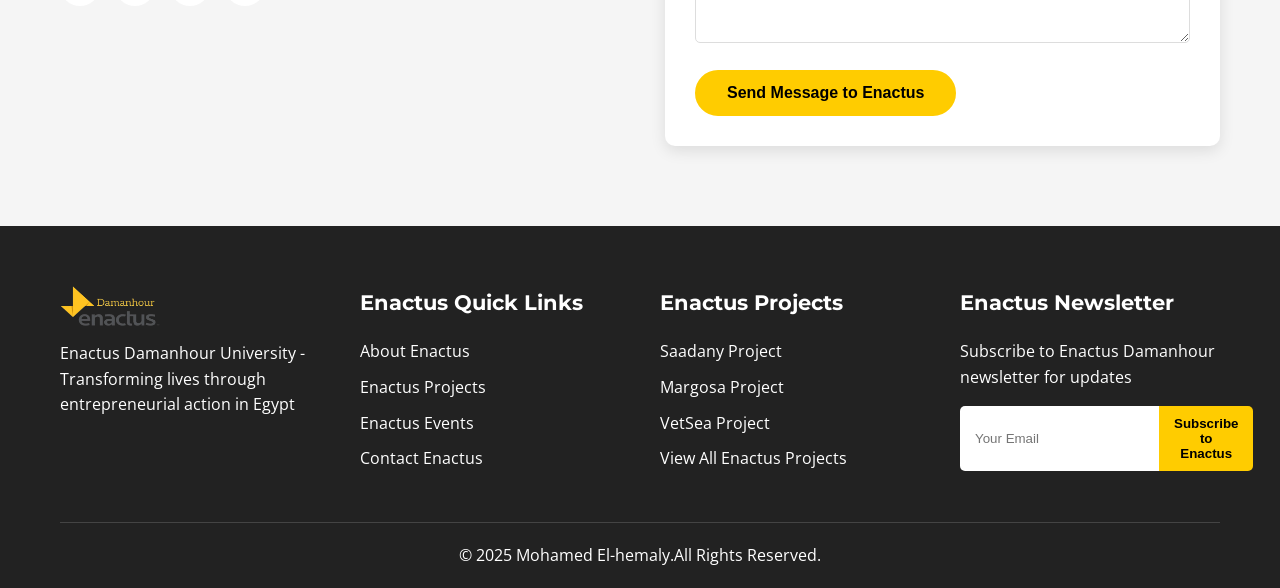
==== commit 5b25b148: "first commit" ====
--- a/index.html
+++ b/index.html
@@ -476,11 +476,11 @@
             <div class="gallery-item" data-news-id="1">
                 <div class="photo-frame">
                     <div class="polaroid">
-                        <img src="images/Modern Coming Soon Banner with Glossy Accents.jpg" 
+                        <img src="images/got.jpeg" 
                              alt="Enactus team winning award" 
                              loading="lazy" 
                              class="gallery-photo">
-                        <div class="photo-caption">Coming Soon</div>
+                        <div class="photo-caption">GOT Day</div>
                     </div>
                     <div class="photo-corner tl"></div>
                     <div class="photo-corner tr"></div>
@@ -545,9 +545,9 @@
                             <i class="fas fa-trophy" aria-hidden="true"></i>
                             AWARD
                         </span>
-                        <span class="news-title">Coming Soon</span>
+                        <span class="news-title">Looking forward seeing you inshallah on January 25th isa ❤️</span>
                         <span class="news-meta">
-                            <span class="news-date">Soon</span>
+                            <span class="news-date">25 jan</span>
                             <i class="fas fa-external-link-alt" aria-hidden="true"></i>
                         </span>
                     </a>
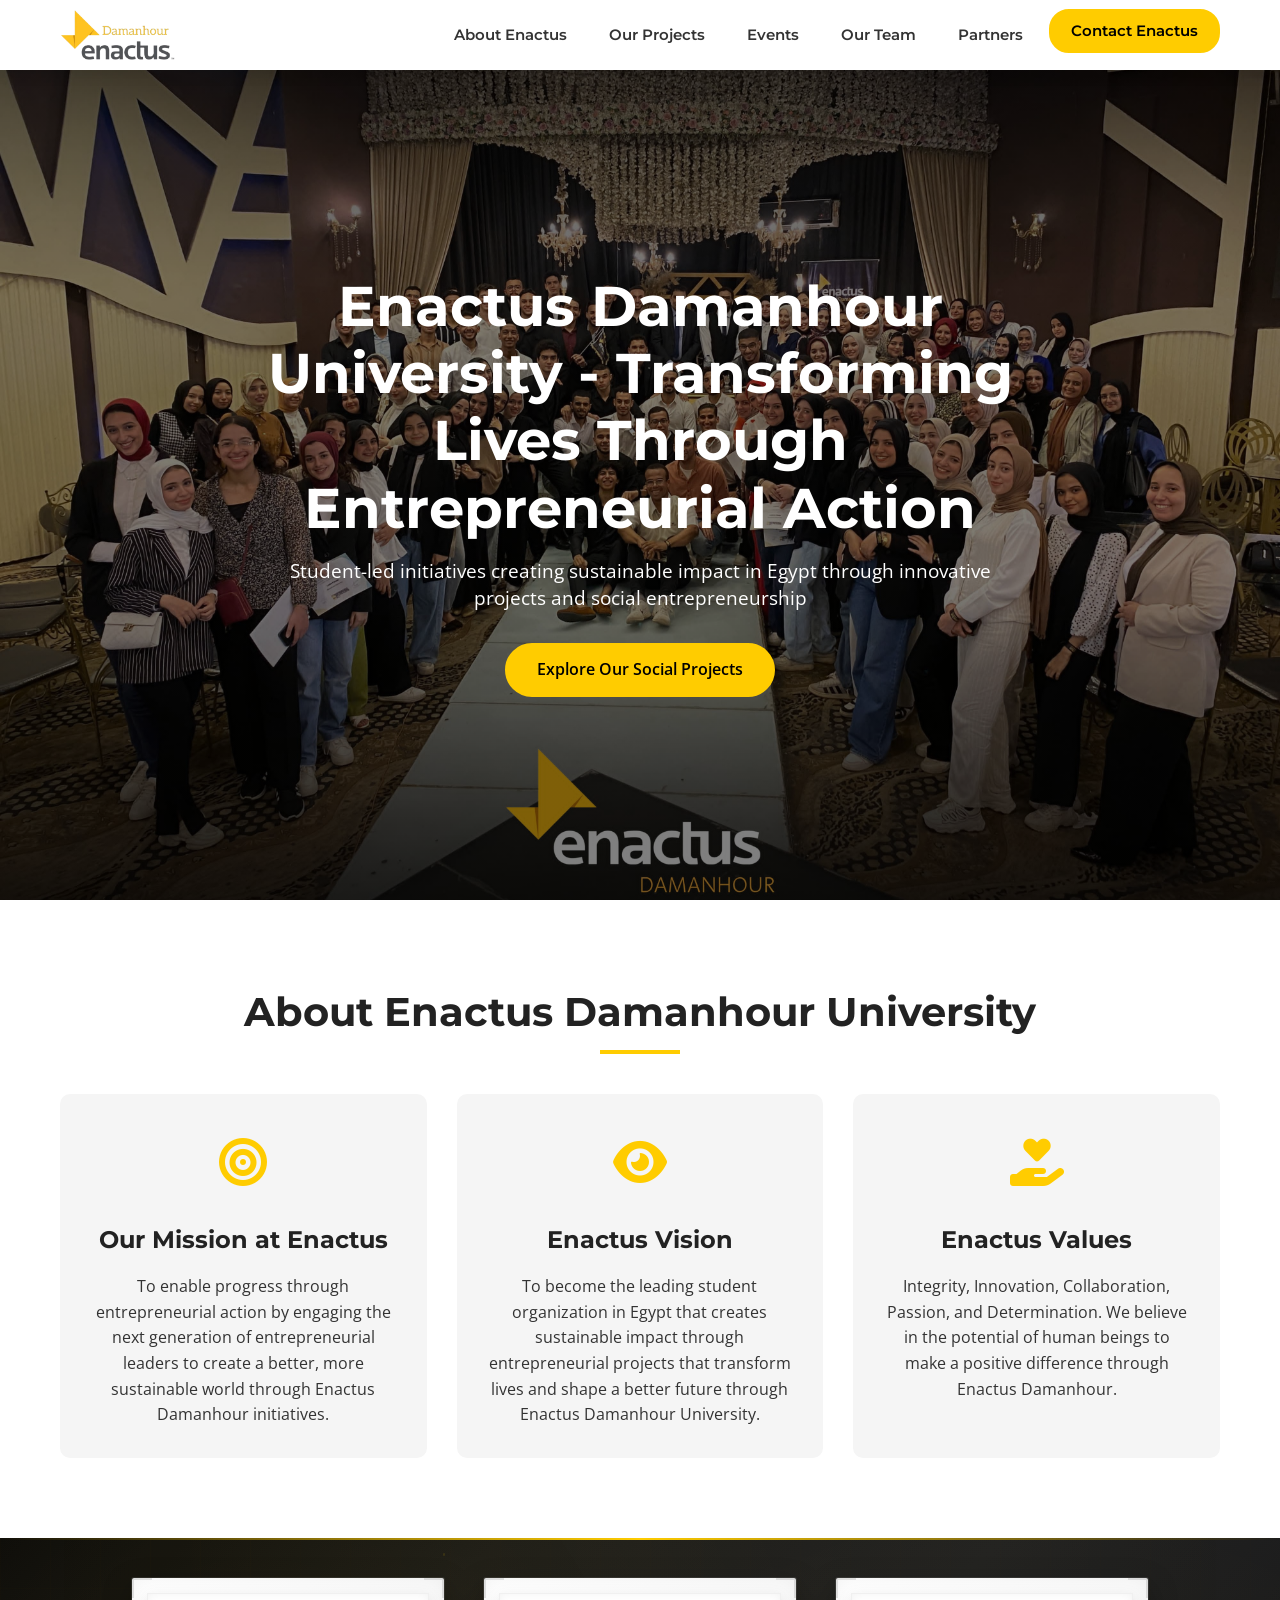
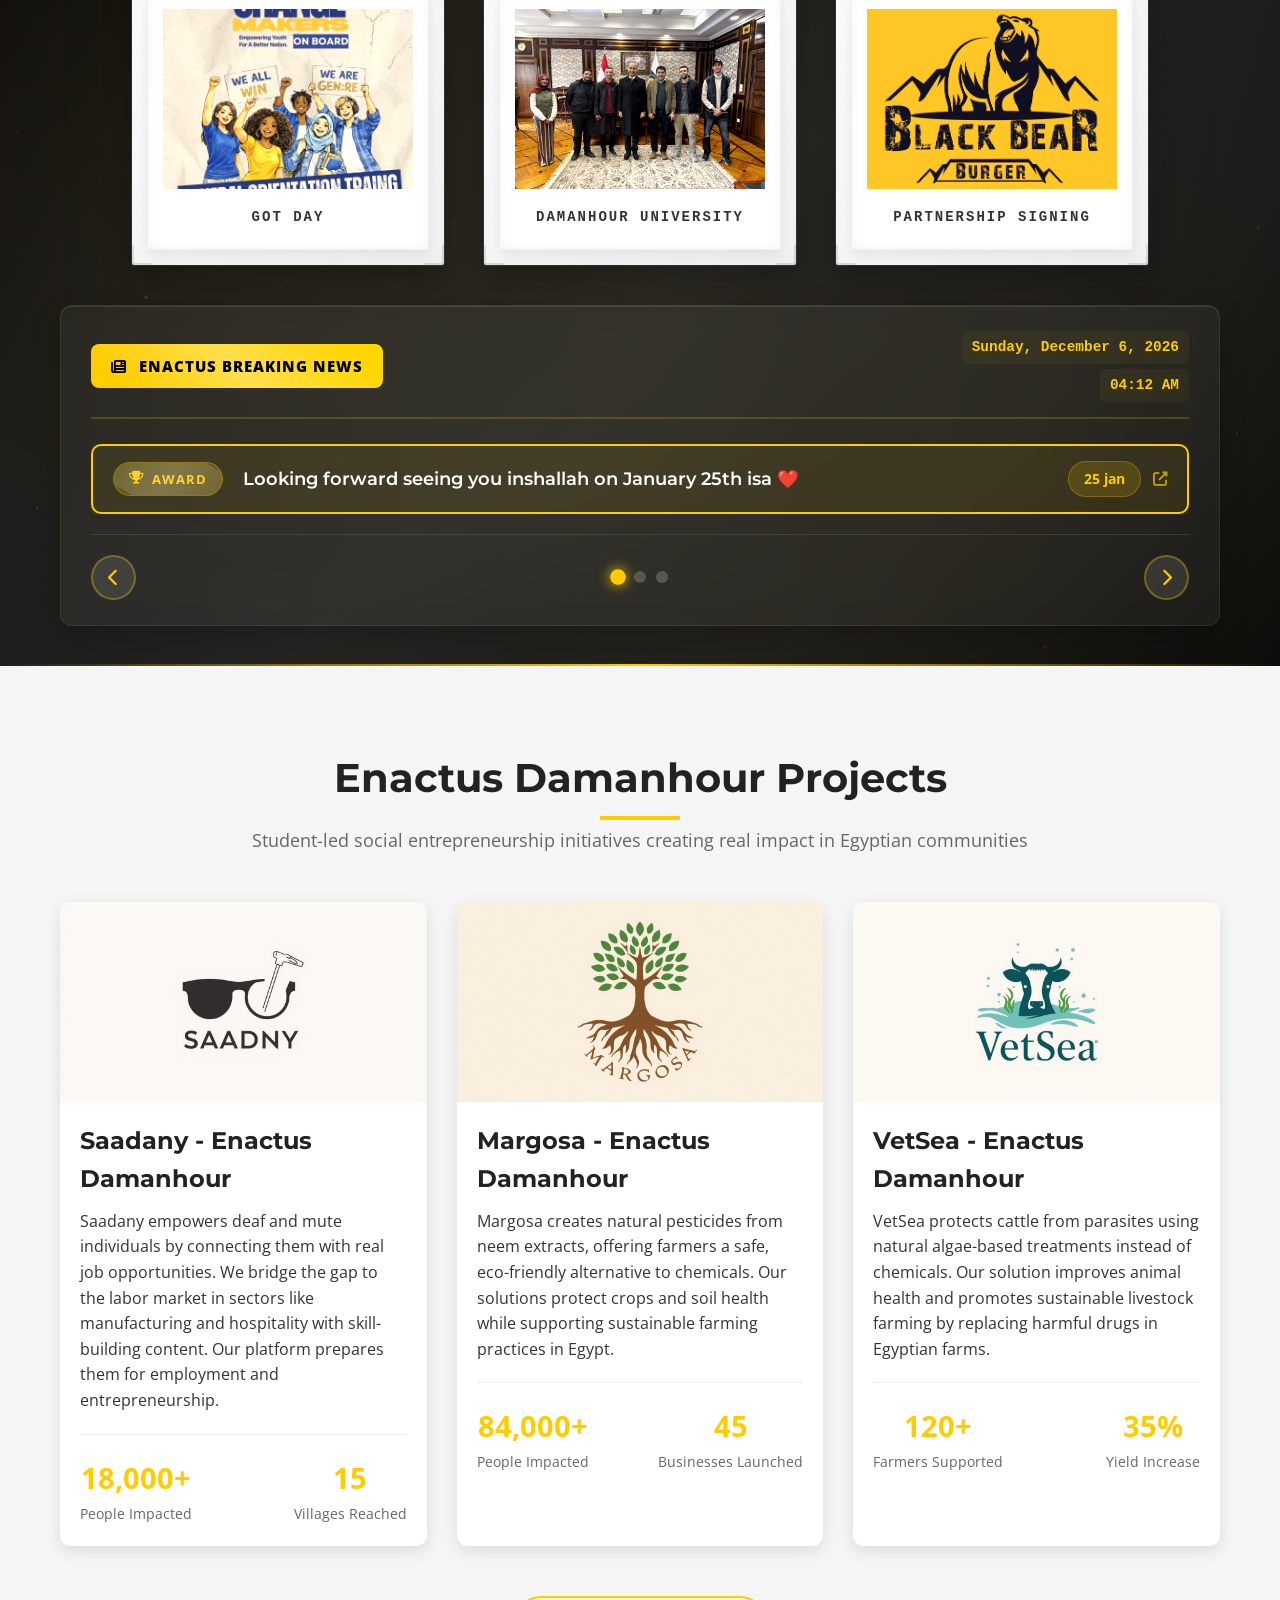
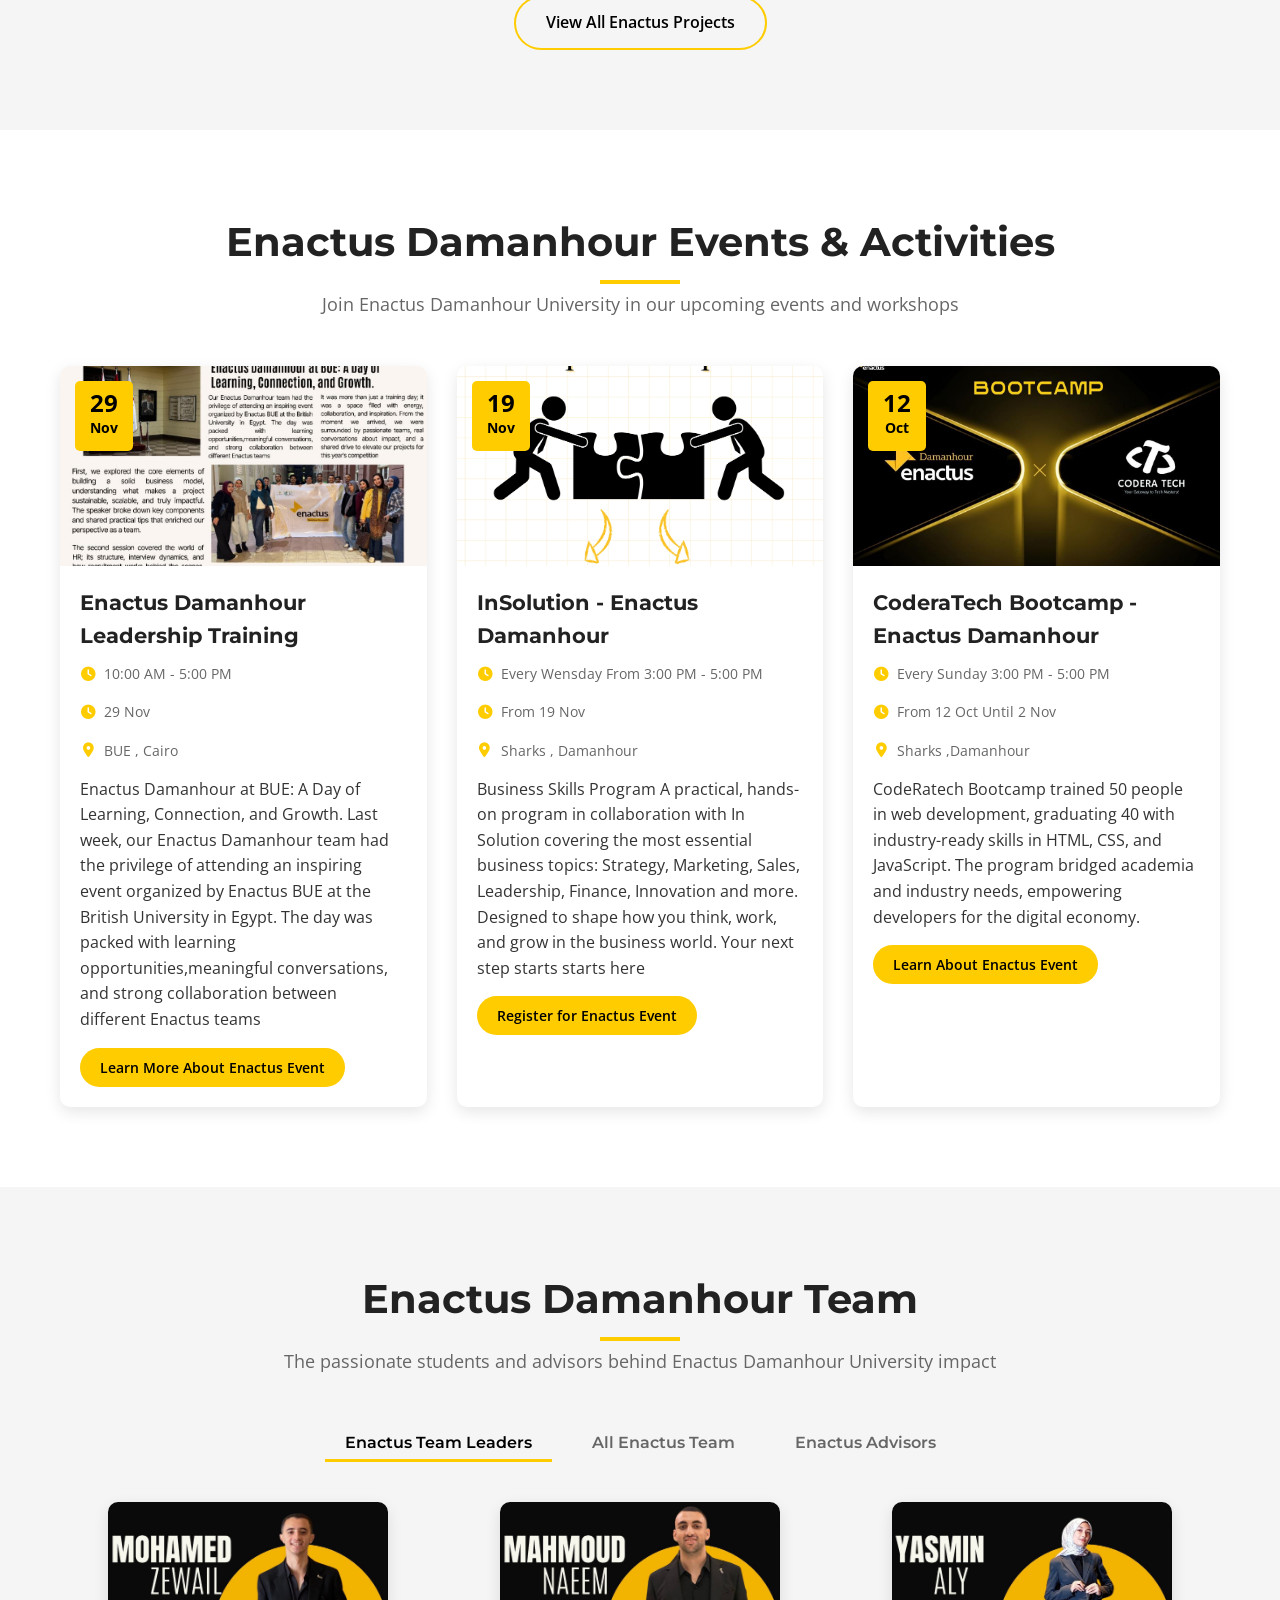
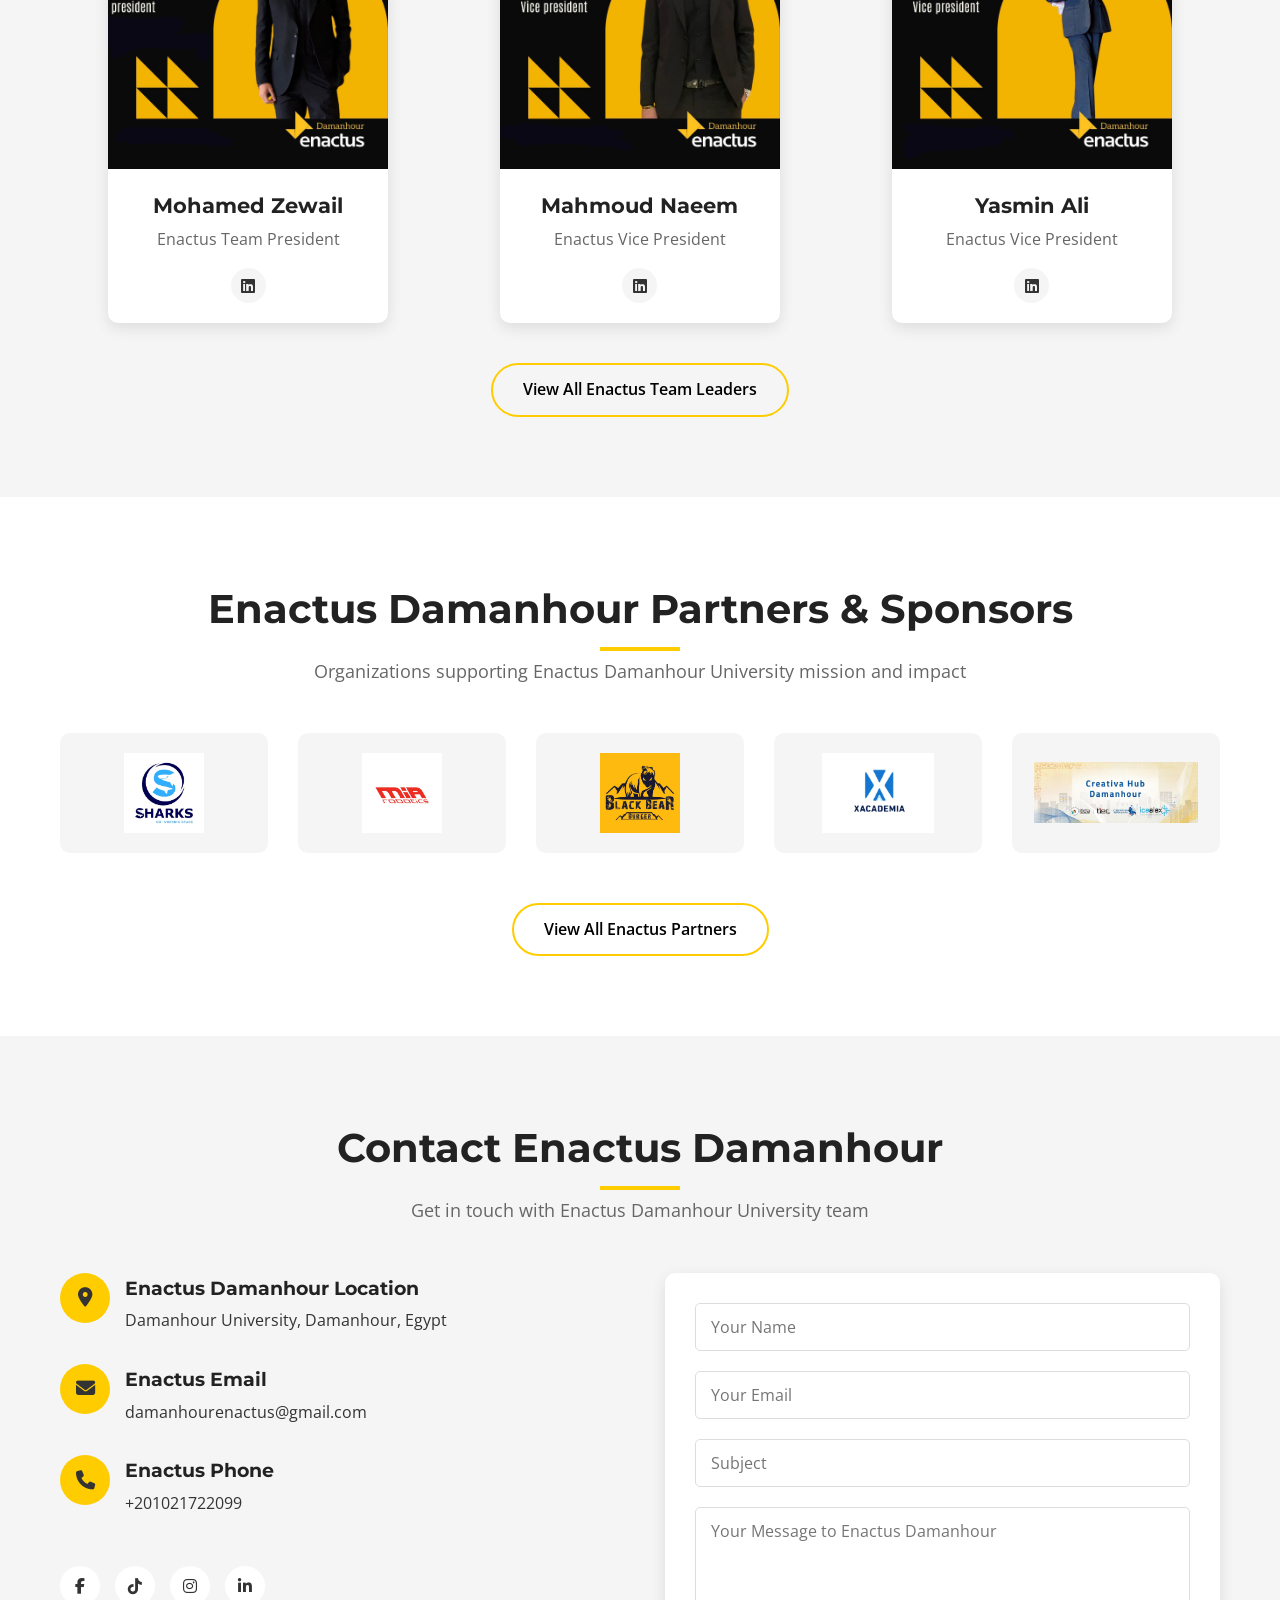
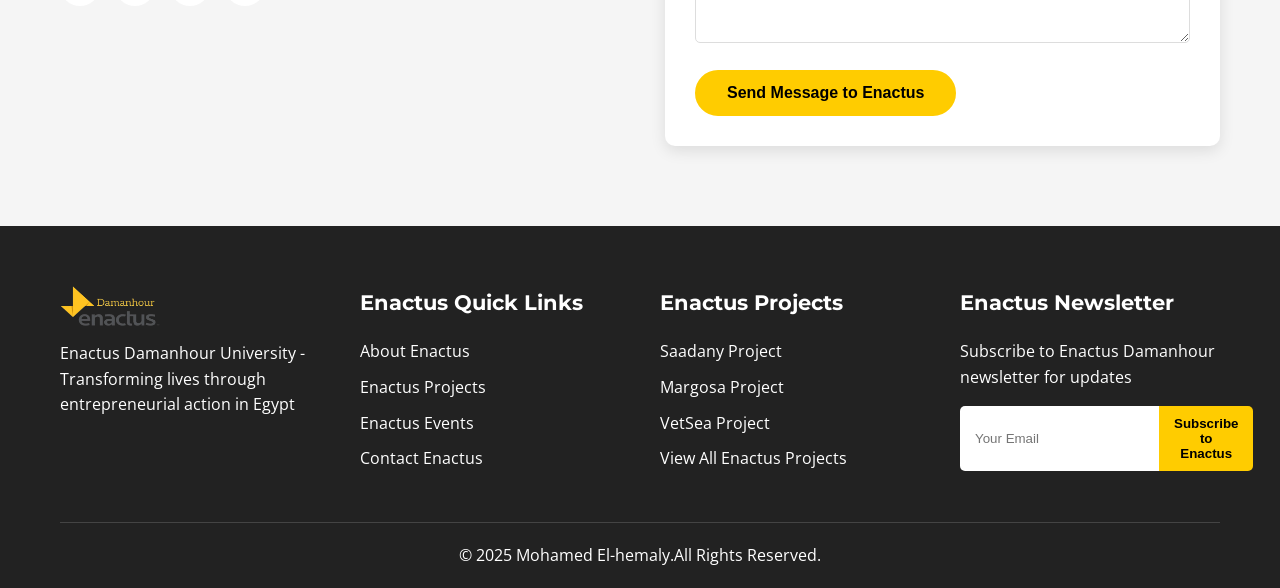
==== commit 002d1c61: "first commit" ====
--- a/index.html
+++ b/index.html
@@ -1054,11 +1054,11 @@
 
                         <div class="team-member hidden-member" data-category="leaders">
                             <div class="member-image">
-                                <img src="images/mariem.jpg" alt="Mariem Oda - Enactus Damanhour Head PR" loading="lazy"
+                                <img src="images/SAMA KHALED PR HEAD.png" alt="Mariem Oda - Enactus Damanhour Head PR" loading="lazy"
                                     width="280" height="267">
                             </div>
                             <div class="member-info">
-                                <h3>Mariem Oda</h3>
+                                <h3>Sama Khaled</h3>
                                 <p>Enactus Head PR</p>
                                 <div class="member-social">
                                     <a href="#" aria-label="LinkedIn profile of Mariem Oda">
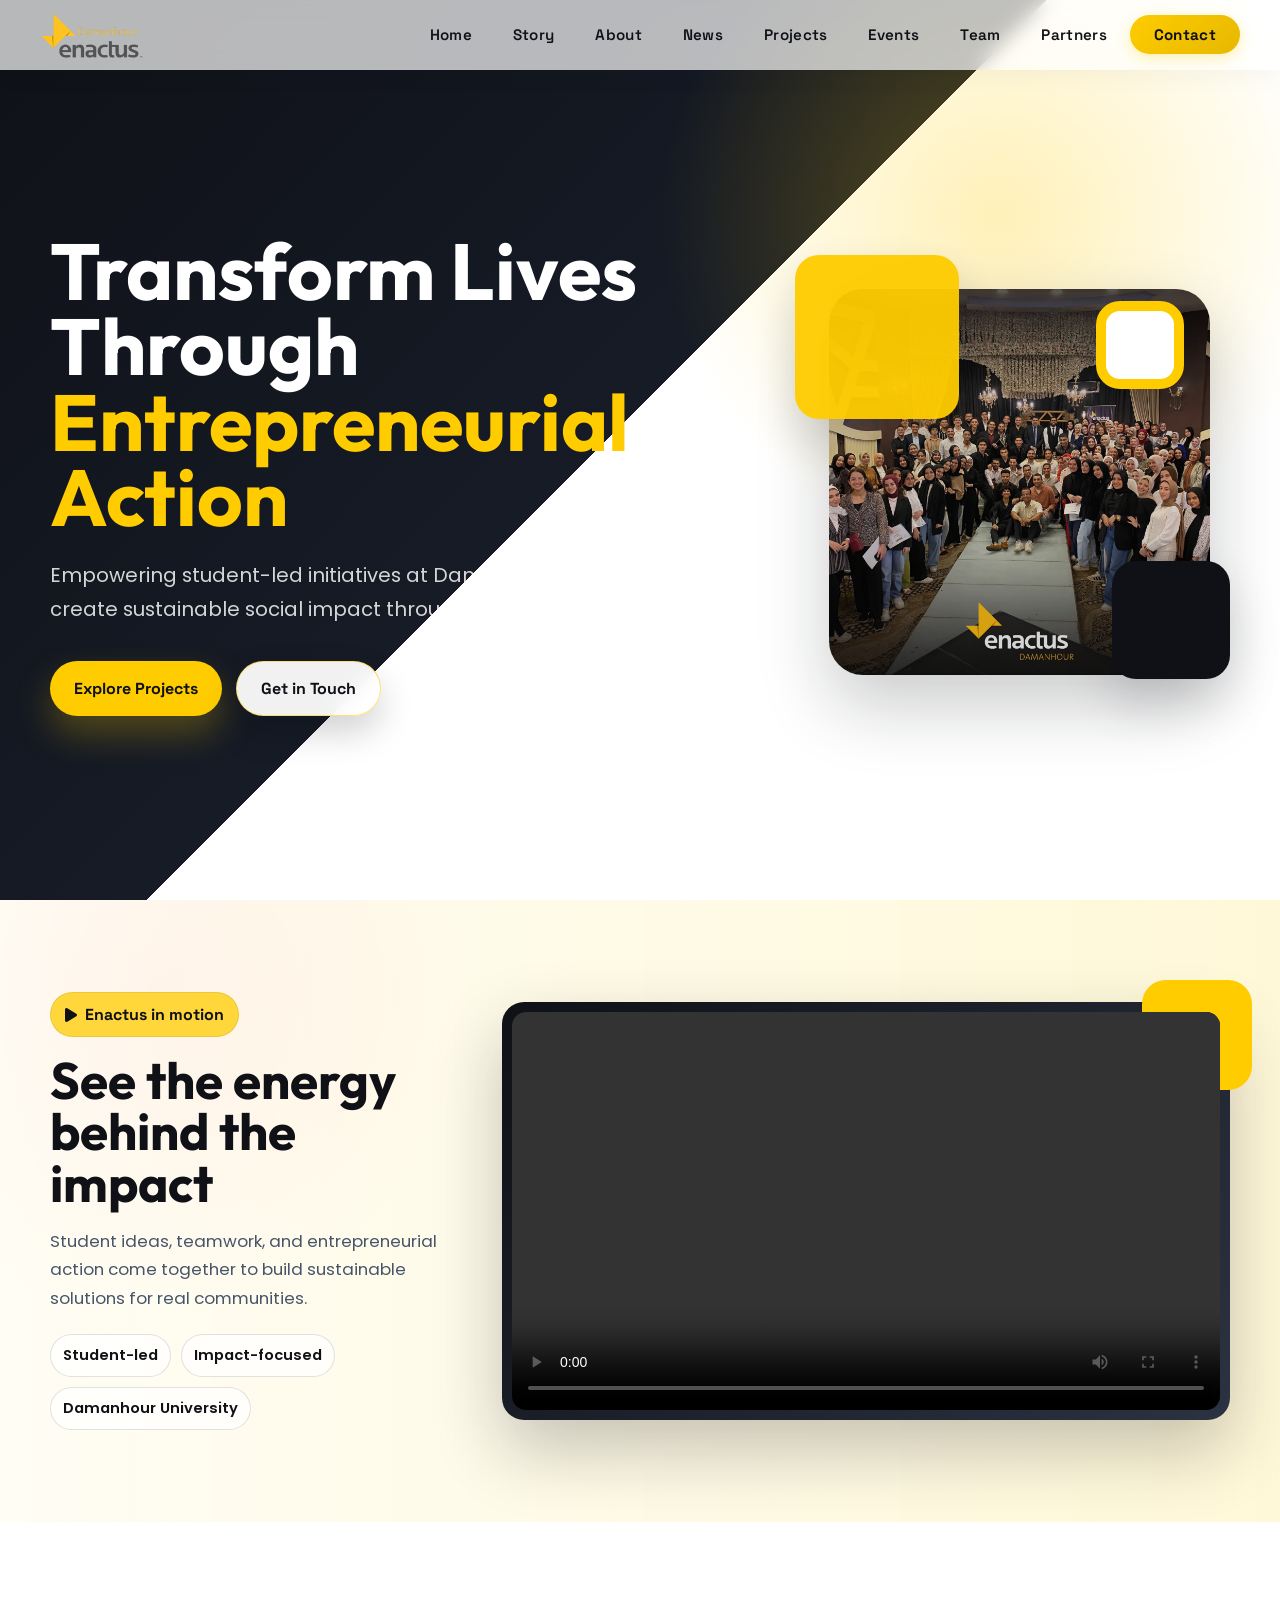
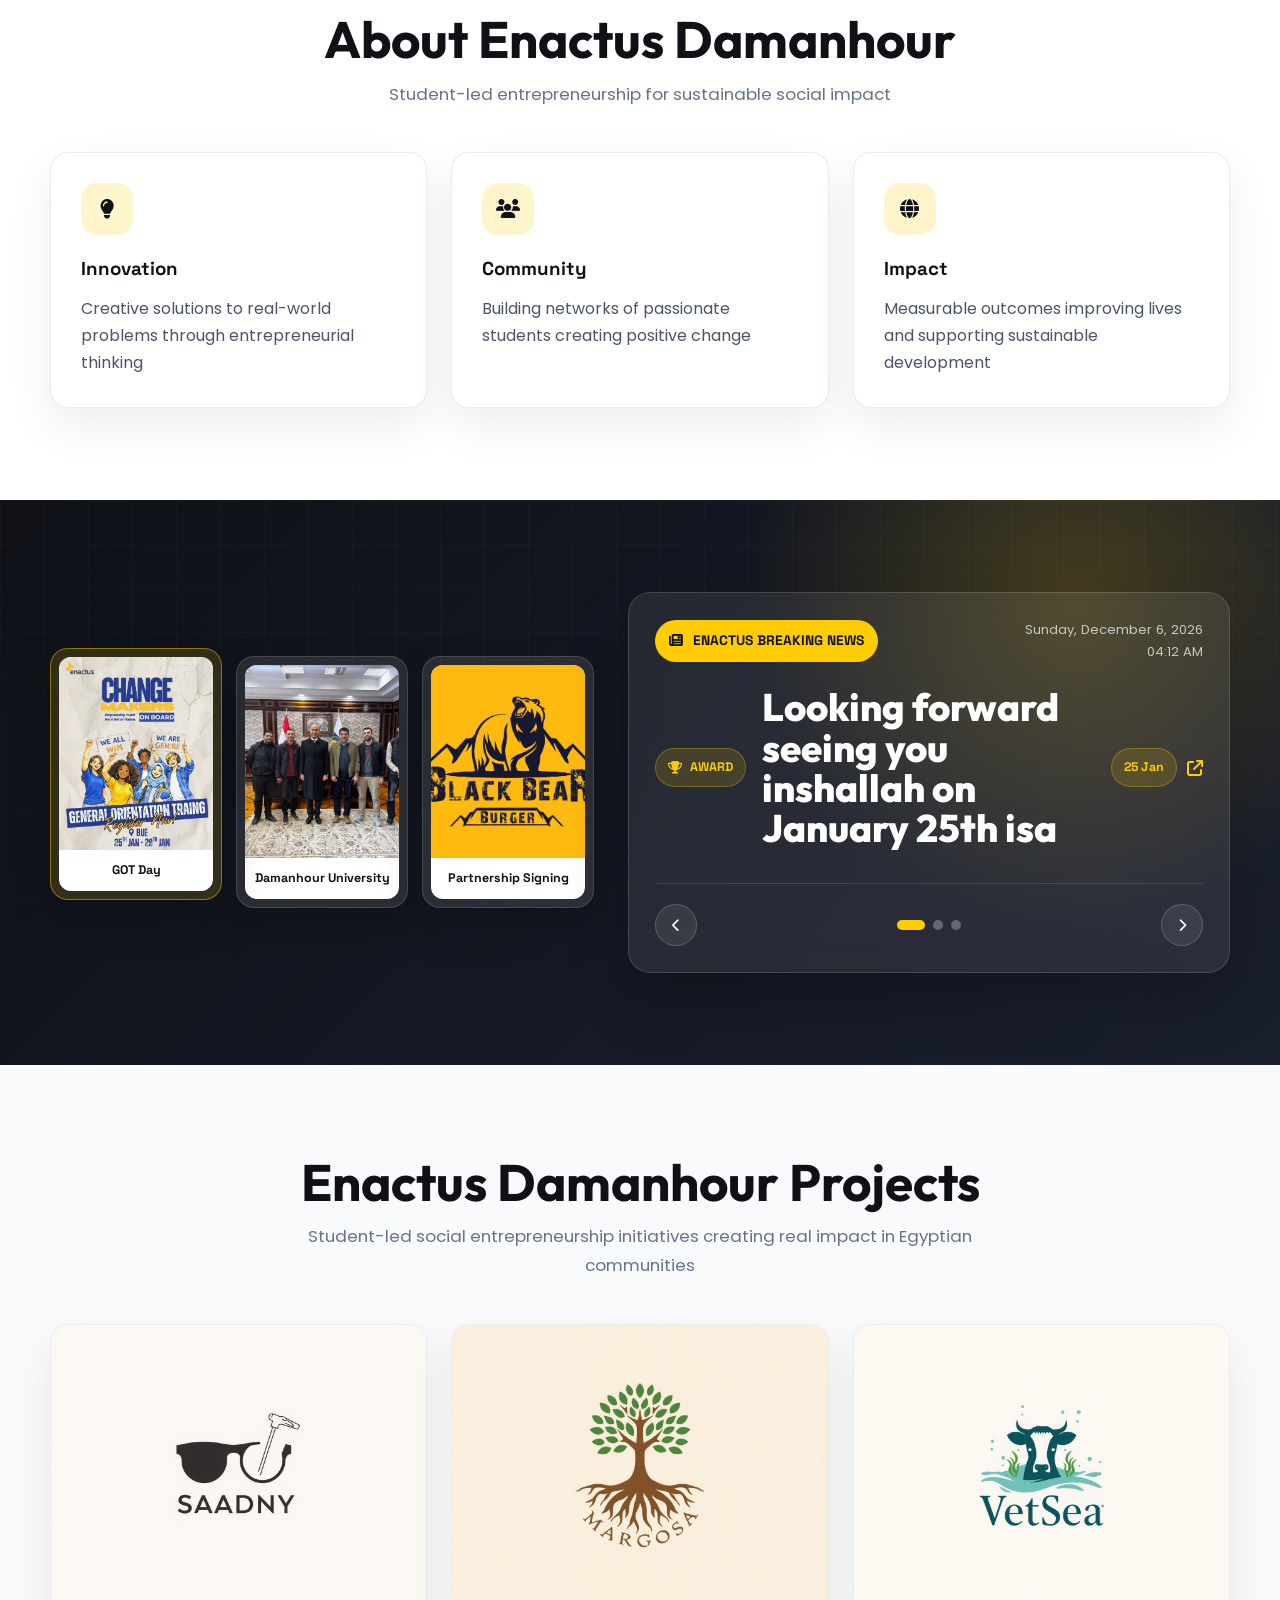
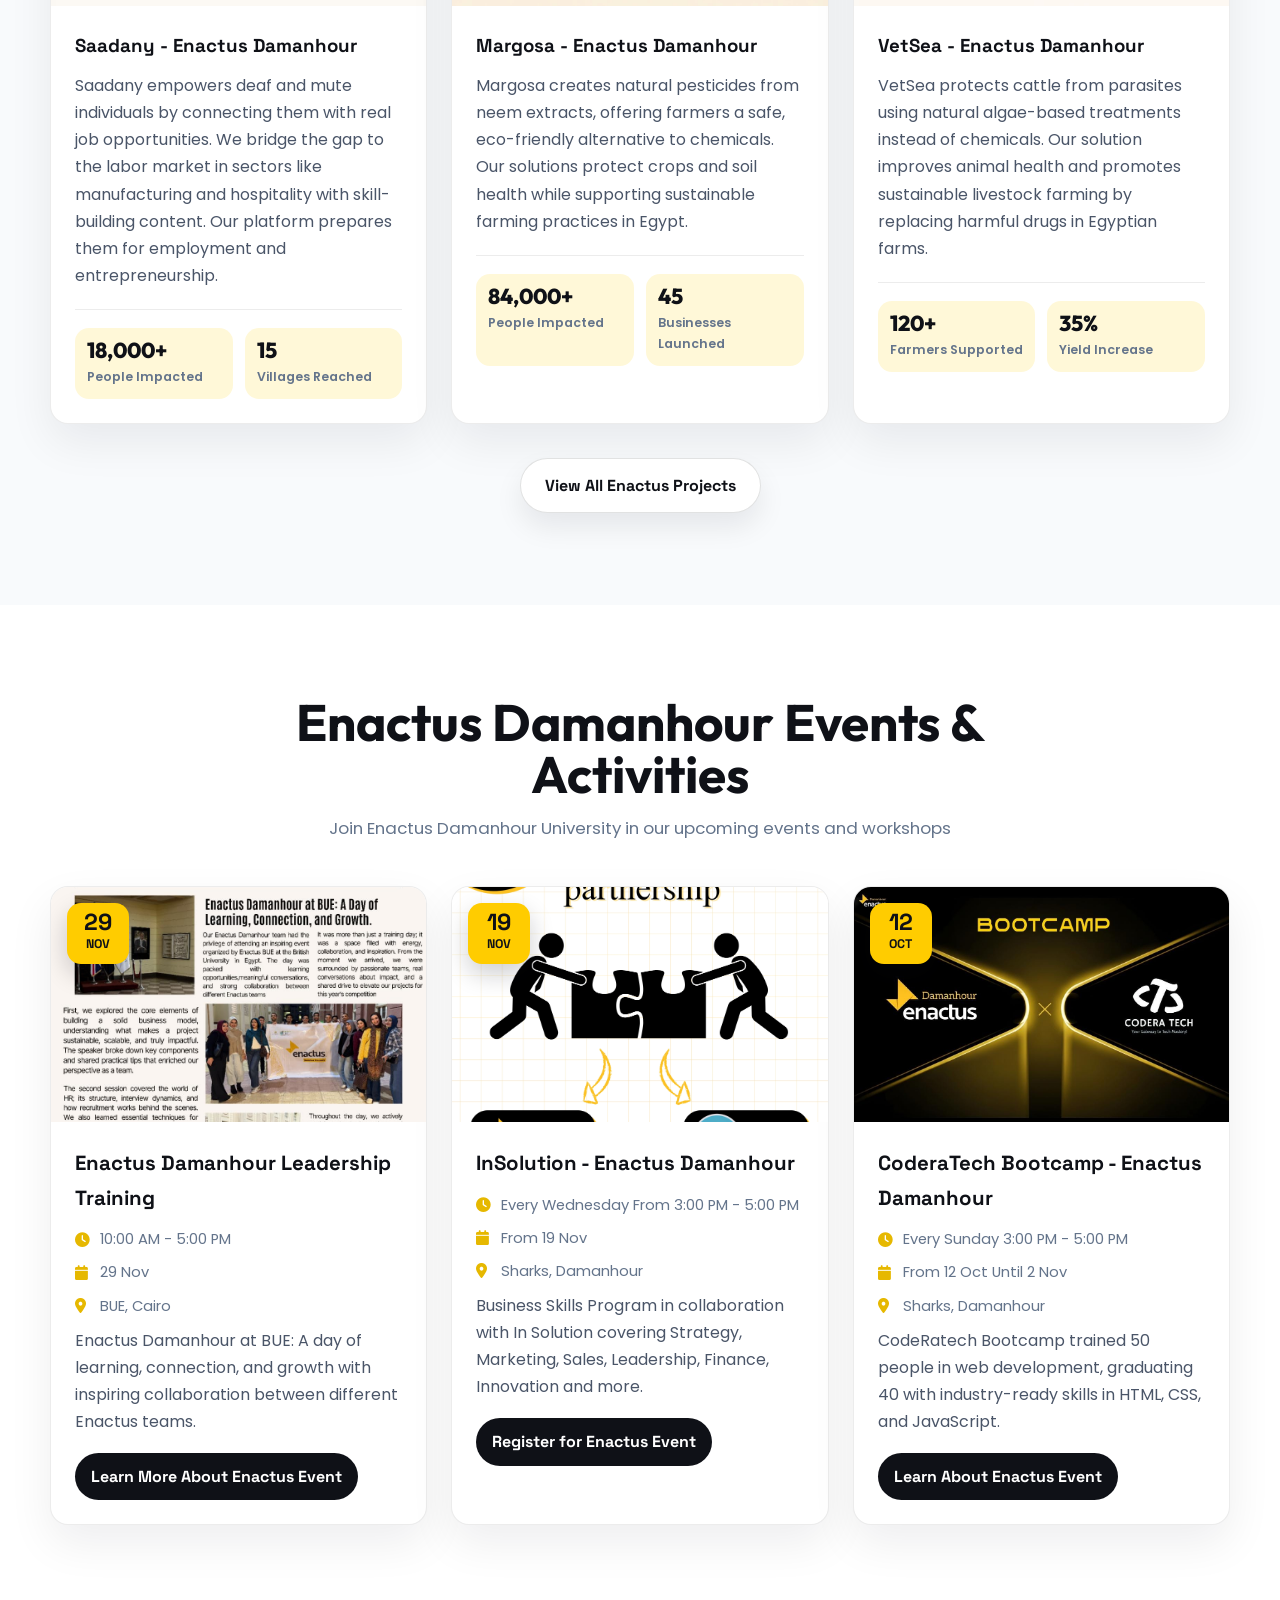
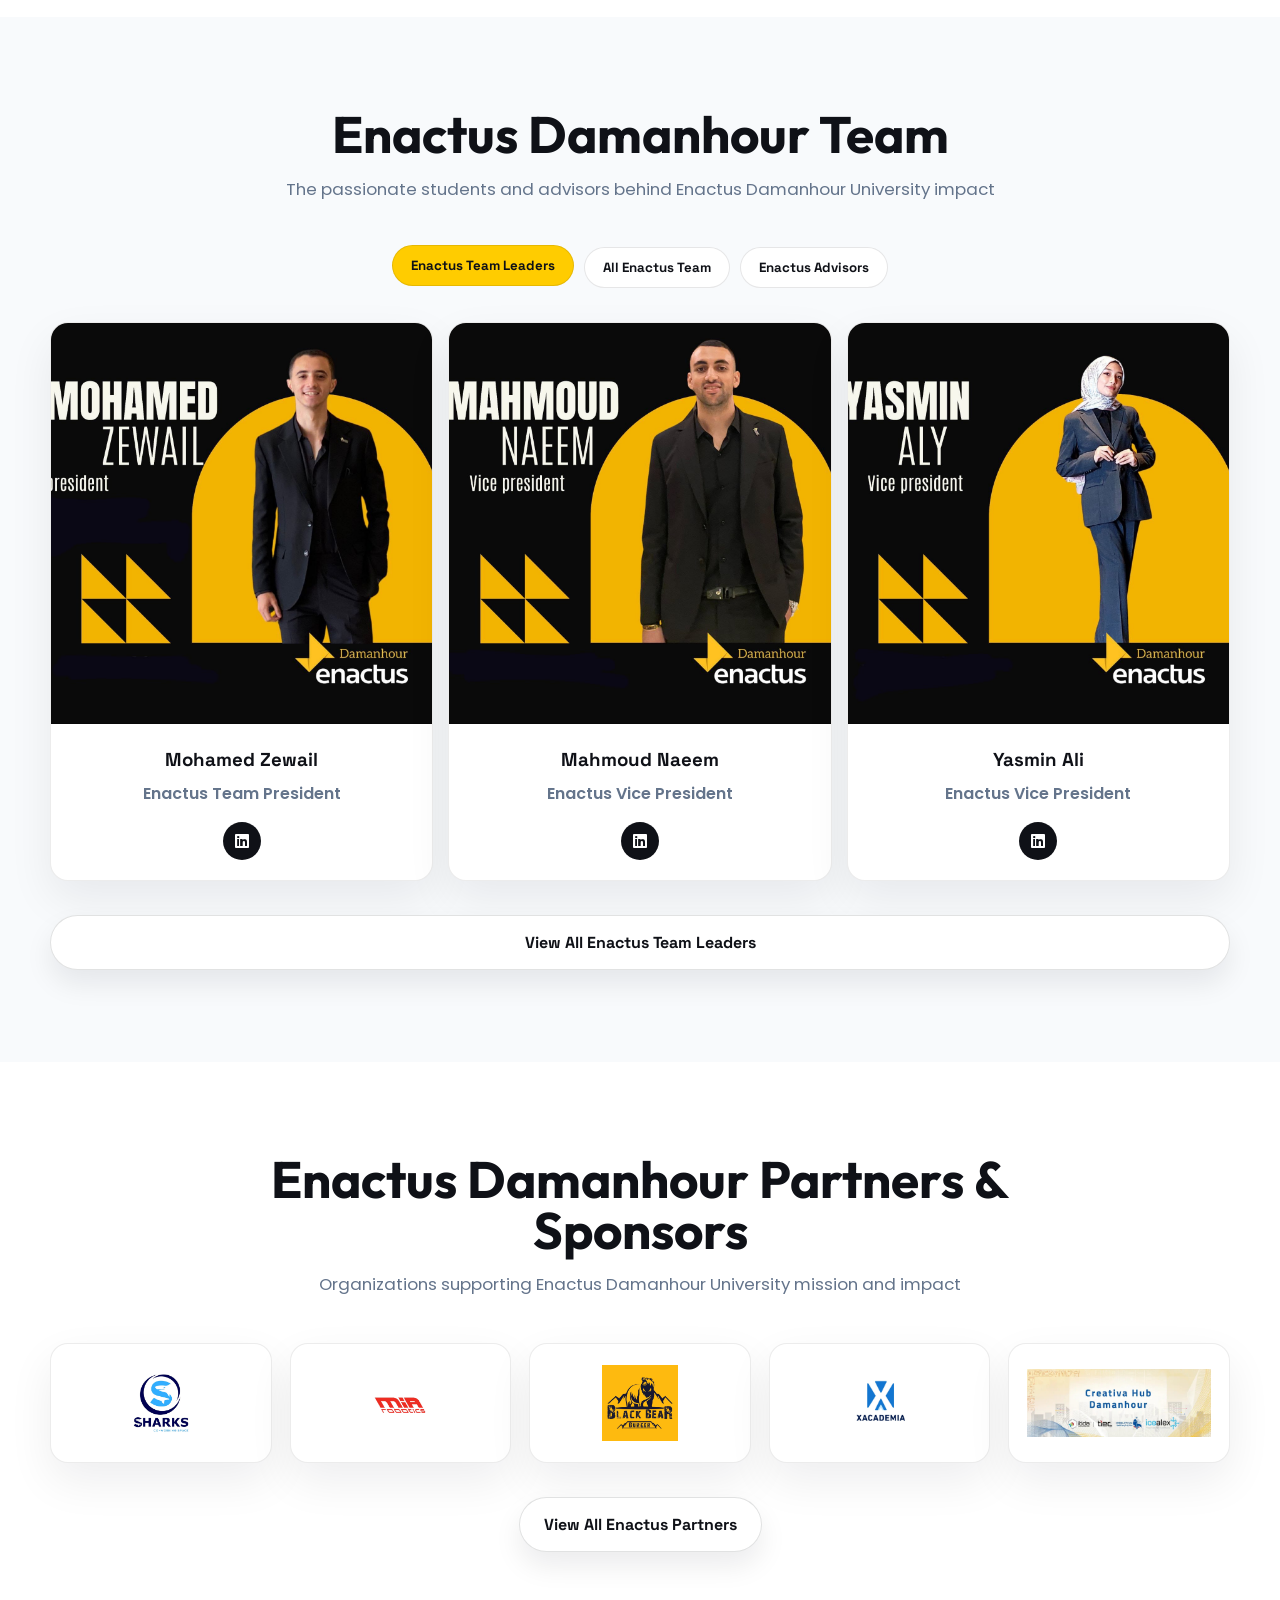
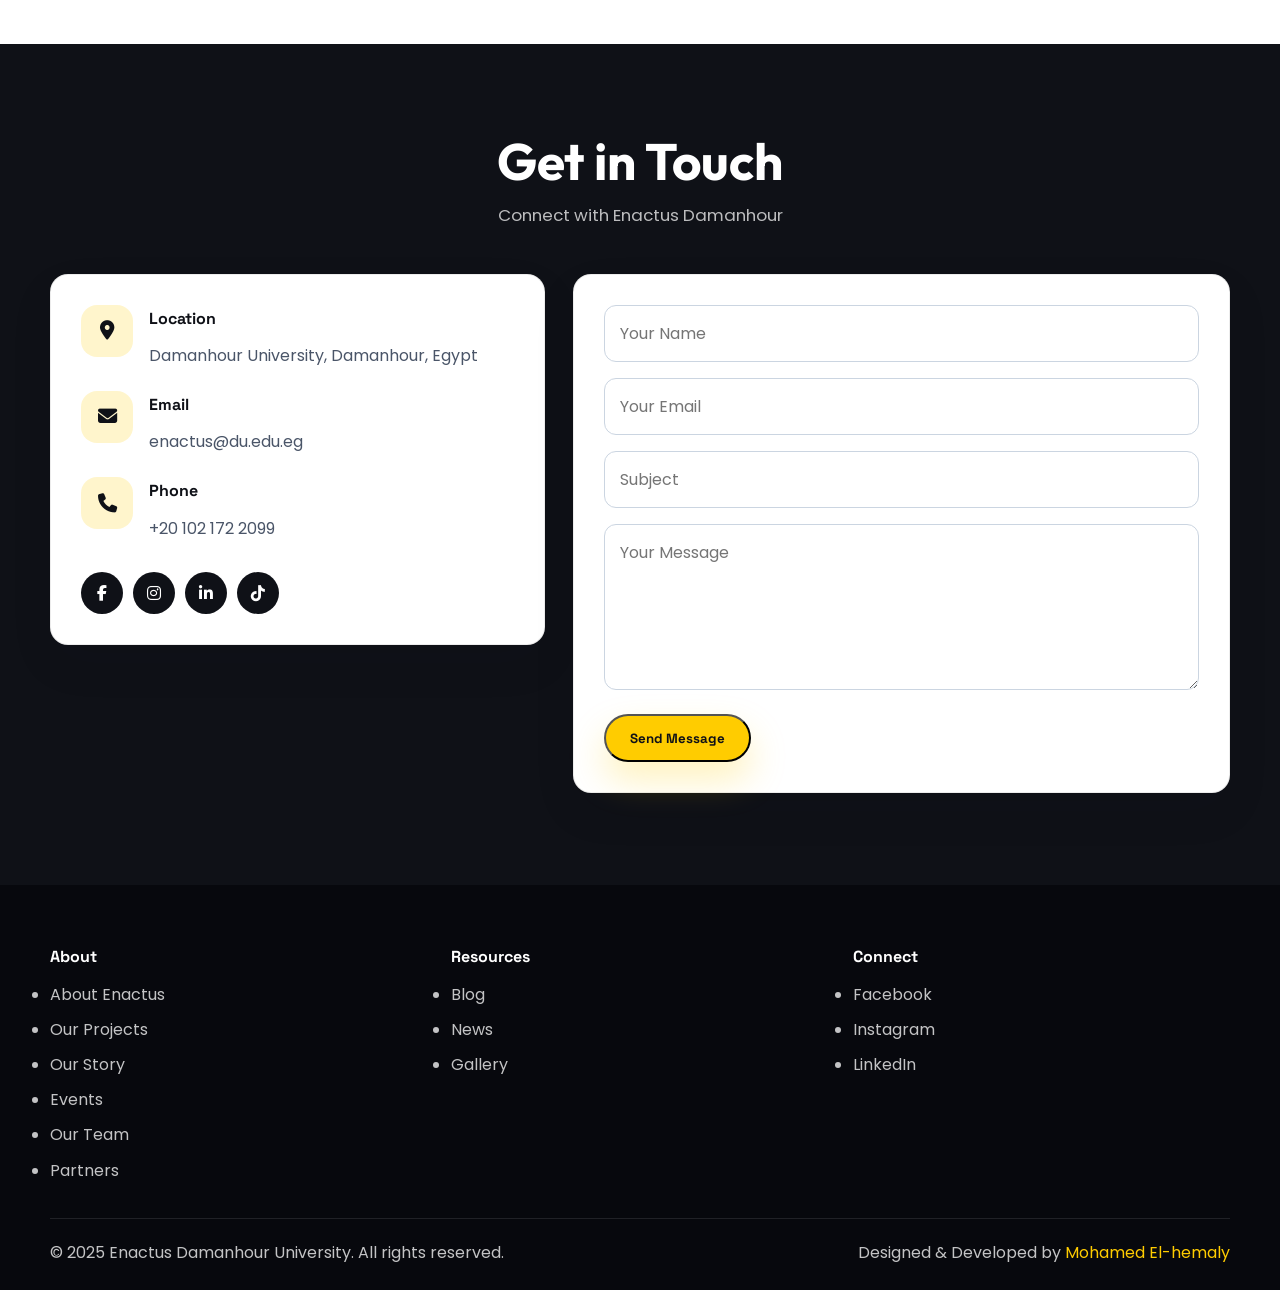
==== commit b33729b2: "fetching designs" ====
--- a/index.html
+++ b/index.html
@@ -7,17 +7,17 @@
     <meta name="robots" content="index, follow, max-snippet:-1, max-image-preview:large, max-video-preview:-1">
     <meta name="theme-color" content="#ffcc00">
     <meta name="description"
-        content="Enactus Damanhour University - Student-led initiatives creating sustainable impact through entrepreneurial action. Explore our award-winning projects Saadany, Margosa, VetSea, and more.">
+        content="Enactus Damanhour University - Empowering student-led entrepreneurial initiatives creating sustainable social impact. Award-winning projects: Saadany, Margosa, VetSea. Transform lives through innovation.">
     <meta name="keywords"
-        content="Enactus Damanhour, Enactus Egypt, entrepreneurial action, social projects, sustainable development, Damanhour University, student initiatives, Saadany, Margosa, VetSea, Ecoplast, Organalia, social impact, student entrepreneurship">
+        content="Enactus Damanhour, Enactus Egypt, entrepreneurial action, social impact, sustainable development, Damanhour University, student innovation, Saadany, Margosa, VetSea, social entrepreneurship">
     <meta name="author" content="Enactus Damanhour">
 
     <!-- Open Graph Meta Tags -->
-    <meta property="og:title" content="Enactus Damanhour - Social Impact & Entrepreneurial Action">
+    <meta property="og:title" content="Enactus Damanhour - Social Innovation & Entrepreneurial Action">
     <meta property="og:locale" content="en_EG">
     <meta property="og:site_name" content="Enactus Damanhour University">
     <meta property="og:description"
-        content="Empowering students to drive sustainable change at Damanhour University. Explore our award-winning projects creating real-world impact through entrepreneurship.">
+        content="Student-led entrepreneurial initiatives creating tangible social impact. Join our award-winning projects and transform communities.">
     <meta property="og:type" content="website">
     <meta property="og:url" content="https://www.enactus-damanhour.com">
     <meta property="og:image" content="https://www.enactus-damanhour.com/images/logo.webp">
@@ -27,40 +27,44 @@
     <!-- Twitter Card Meta Tags -->
     <meta name="twitter:card" content="summary_large_image">
     <meta name="twitter:title" content="Enactus Damanhour - Social Impact & Entrepreneurial Action">
-    <meta name="twitter:description"
-        content="Student-led initiatives creating sustainable impact through entrepreneurial action at Damanhour University. Explore our award-winning projects.">
+    <meta name="twitter:description" content="Student entrepreneurship creating real-world impact at Damanhour University.">
     <meta name="twitter:image" content="https://www.enactus-damanhour.com/images/logo.webp">
     <meta name="twitter:site" content="@EnactusDamanhour">
 
     <!-- Canonical URL -->
     <link rel="canonical" href="https://www.enactus-damanhour.com">
 
-    <title>Enactus Damanhour University | Social Impact & Entrepreneurial Action</title>
-
-    <!-- Favicon Section -->
+    <title>Enactus Damanhour | Social Innovation & Entrepreneurial Action</title>
+
+    <!-- Favicon -->
     <link rel="apple-touch-icon" sizes="180x180" href="/images/favicon_io/apple-touch-icon.png">
     <link rel="icon" type="image/png" sizes="32x32" href="/images/favicon_io/favicon-32x32.png">
     <link rel="icon" type="image/png" sizes="16x16" href="/images/favicon_io/favicon-16x16.png">
     <link rel="manifest" href="/images/favicon_io/site.webmanifest">
     <link rel="shortcut icon" href="/favicon.ico" type="image/x-icon">
     <meta name="msapplication-TileColor" content="#ffcc00">
-    <meta name="theme-color" content="#ffcc00">
-
-    <!-- Performance Optimizations -->
-    <meta name="format-detection" content="telephone=no">
-    <meta name="HandheldFriendly" content="true">
-    <meta name="MobileOptimized" content="width">
-
-    <!-- Critical CSS Inline to prevent FOUC and fix CLS -->
+
+    <!-- Fonts -->
+    <link rel="preconnect" href="https://fonts.googleapis.com">
+    <link rel="preconnect" href="https://fonts.gstatic.com" crossorigin>
+    <link href="https://fonts.googleapis.com/css2?family=Space+Grotesk:wght@400;500;600;700&family=Outfit:wght@300;400;500;600;700;800&family=Poppins:wght@400;500;600;700&display=swap" rel="stylesheet">
+
+    <!-- Font Awesome -->
+    <link rel="stylesheet" href="https://cdnjs.cloudflare.com/ajax/libs/font-awesome/6.4.0/css/all.min.css">
+
+    <!-- Critical CSS -->
     <style>
-        /* Critical CSS - Loads immediately to prevent FOUC */
         :root {
-            --yellow: #FFCC00;
-            --black: #000000;
-            --white: #FFFFFF;
-            --gray: #333333;
-            --light-gray: #F5F5F5;
-            --dark-gray: #222222;
+            --primary: #FFCC00;
+            --primary-dark: #E6B800;
+            --primary-light: #FFD700;
+            --dark: #0F1117;
+            --dark-secondary: #1A1F2E;
+            --light: #FFFFFF;
+            --gray: #4A5568;
+            --gray-light: #E2E8F0;
+            --success: #10B981;
+            --accent: #FF6B6B;
         }
 
         * {
@@ -75,1226 +79,1691 @@
         }
 
         body {
-            font-family: 'Open Sans', sans-serif;
+            font-family: 'Poppins', sans-serif;
             color: var(--gray);
-            line-height: 1.6;
+            line-height: 1.7;
+            background: var(--light);
             overflow-x: hidden;
-            opacity: 1 !important;
-            visibility: visible !important;
-        }
-
-        /* Basic layout for critical elements */
+        }
+
+        img,
+        video {
+            max-width: 100%;
+            display: block;
+        }
+
+        a {
+            color: inherit;
+            text-decoration: none;
+        }
+
+        .container {
+            width: min(1180px, calc(100% - 40px));
+            margin: 0 auto;
+        }
+
         .navbar {
             position: fixed;
             top: 0;
             left: 0;
             width: 100%;
-            background-color: var(--white);
-            box-shadow: 0 2px 15px rgba(0, 0, 0, 0.1);
+            background: rgba(255, 255, 255, 0.7);
+            backdrop-filter: blur(10px);
+            box-shadow: 0 2px 30px rgba(0, 0, 0, 0.05);
             z-index: 1000;
-            padding: 0;
-            transition: all 0.3s ease;
             height: 70px;
-            /* reserve height to avoid layout shift */
+            transition: all 0.3s cubic-bezier(0.4, 0, 0.2, 1);
+        }
+
+        .navbar.scrolled {
+            background: rgba(255, 255, 255, 0.85);
+            box-shadow: 0 4px 30px rgba(0, 0, 0, 0.08);
         }
 
         .nav-container {
             display: flex;
             justify-content: space-between;
             align-items: center;
-            max-width: 1200px;
+            max-width: 1400px;
             margin: 0 auto;
-            padding: 0 20px;
-            height: 70px;
+            padding: 0 40px;
+            height: 100%;
         }
 
         .nav-logo img {
-            height: 50px;
+            height: 45px;
             width: auto;
-            display: block;
+            transition: transform 0.3s ease;
+        }
+
+        .nav-logo:hover img {
+            transform: scale(1.05);
         }
 
         .nav-menu {
             display: flex;
             align-items: center;
-            gap: 10px;
-            margin: 0;
-            padding: 0;
-        }
-
-        .nav-item {
-            margin: 0;
-            position: relative;
+            gap: 5px;
+            list-style: none;
         }
 
         .nav-link {
-            font-family: 'Montserrat', sans-serif;
+            font-family: 'Space Grotesk', sans-serif;
             font-weight: 600;
             font-size: 0.95rem;
-            padding: 8px 16px;
-            border-radius: 20px;
-            transition: color 0.3s ease;
-            color: var(--gray);
+            padding: 8px 18px;
+            border-radius: 25px;
+            transition: all 0.3s ease;
+            color: var(--dark);
             position: relative;
-            display: inline-block;
+            letter-spacing: 0.3px;
+        }
+
+        .nav-link::after {
+            content: '';
+            position: absolute;
+            bottom: 0;
+            left: 0;
+            width: 0;
+            height: 2px;
+            background: var(--primary);
+            transition: width 0.3s ease;
+            border-radius: 1px;
+        }
+
+        .nav-link:hover::after {
+            width: 100%;
         }
 
         .nav-link.donate-btn {
-            background-color: var(--yellow);
-            color: var(--black);
-            padding: 8px 20px;
-            border: 2px solid var(--yellow);
-            border-radius: 20px;
-            font-weight: 600;
+            background: linear-gradient(135deg, var(--primary) 0%, var(--primary-dark) 100%);
+            color: var(--dark);
+            padding: 10px 24px;
+            border: none;
+            font-weight: 700;
+            box-shadow: 0 4px 15px rgba(255, 204, 0, 0.3);
+            transition: all 0.3s ease;
+        }
+
+        .nav-link.donate-btn:hover {
+            transform: translateY(-2px);
+            box-shadow: 0 6px 25px rgba(255, 204, 0, 0.4);
         }
 
         .hamburger {
             display: none;
             flex-direction: column;
-            justify-content: center;
-            align-items: center;
-            width: 30px;
-            height: 30px;
+            cursor: pointer;
             background: none;
             border: none;
-            cursor: pointer;
-            padding: 0;
-            margin: 0;
+            gap: 5px;
         }
 
         .bar {
-            display: block;
-            width: 25px;
+            width: 26px;
             height: 3px;
-            margin: 2.5px 0;
-            background-color: var(--black);
+            background: var(--dark);
+            border-radius: 2px;
             transition: all 0.3s ease;
-            border-radius: 2px;
         }
 
         .hero {
-            height: 100vh;
-            min-height: 600px;
-            /* Keep the gradient on the hero element so it overlays the background image */
-            background: linear-gradient(rgba(0, 0, 0, 0.5), rgba(0, 0, 0, 0.5));
+            min-height: 100vh;
             display: flex;
             align-items: center;
+            padding: 120px 0 70px;
+            background:
+                radial-gradient(circle at 78% 24%, rgba(255, 204, 0, 0.28), transparent 28%),
+                linear-gradient(135deg, #0f1117 0%, #161b26 48%, #ffffff 48%, #ffffff 100%);
+        }
+
+        .hero-content {
+            width: min(1180px, calc(100% - 40px));
+            margin: 0 auto;
+            display: grid;
+            grid-template-columns: minmax(0, 1.24fr) minmax(300px, 0.76fr);
+            align-items: center;
+            gap: 36px;
+        }
+
+        .hero-text {
+            position: relative;
+            z-index: 3;
+        }
+
+        .hero-title {
+            font-family: 'Outfit', sans-serif;
+            font-size: clamp(2.8rem, 6.2vw, 5.8rem);
+            line-height: 0.95;
+            letter-spacing: 0;
+            color: var(--light);
+            margin-bottom: 24px;
+        }
+
+        .gradient-text {
+            display: inline-block;
+            color: var(--primary);
+        }
+
+        .hero-subtitle {
+            max-width: 650px;
+            color: rgba(255, 255, 255, 0.82);
+            font-size: clamp(1rem, 2vw, 1.24rem);
+            margin-bottom: 34px;
+        }
+
+        .hero-buttons {
+            display: flex;
+            flex-wrap: wrap;
+            gap: 14px;
+        }
+
+        .btn {
+            display: inline-flex;
+            align-items: center;
             justify-content: center;
+            min-height: 48px;
+            padding: 13px 24px;
+            border-radius: 999px;
+            font-family: 'Space Grotesk', sans-serif;
+            font-weight: 700;
+            transition: transform 0.25s ease, box-shadow 0.25s ease, background 0.25s ease;
+        }
+
+        .btn:hover {
+            transform: translateY(-2px);
+        }
+
+        .btn-primary {
+            background: var(--primary);
+            color: var(--dark);
+            box-shadow: 0 18px 36px rgba(255, 204, 0, 0.26);
+        }
+
+        .btn-secondary {
+            color: var(--dark);
+            border: 1px solid rgba(255, 204, 0, 0.55);
+            background: rgba(255, 255, 255, 0.94);
+            backdrop-filter: blur(10px);
+            box-shadow: 0 16px 34px rgba(0, 0, 0, 0.18);
+        }
+
+        .btn-secondary:hover {
+            background: var(--primary);
+            border-color: var(--primary);
+        }
+
+        .hero-visual {
+            position: relative;
+            z-index: 1;
+            min-height: 440px;
+        }
+
+        .hero-visual::before {
+            content: '';
+            position: absolute;
+            inset: 34px 20px 20px 34px;
+            border-radius: 34px;
+            background:
+                linear-gradient(rgba(15, 17, 23, 0.1), rgba(15, 17, 23, 0.18)),
+                url('images/download1.webp') center/cover;
+            box-shadow: 0 30px 70px rgba(15, 17, 23, 0.22);
+        }
+
+        .hero-shape {
+            position: absolute;
+            border-radius: 24px;
+            background: var(--primary);
+            box-shadow: 0 22px 50px rgba(15, 17, 23, 0.16);
+        }
+
+        .shape-1 {
+            width: 164px;
+            height: 164px;
+            left: 0;
+            top: 0;
+            opacity: 0.95;
+        }
+
+        .shape-2 {
+            width: 118px;
+            height: 118px;
+            right: 0;
+            bottom: 16px;
+            background: var(--dark);
+        }
+
+        .shape-3 {
+            width: 88px;
+            height: 88px;
+            right: 46px;
+            top: 46px;
+            background: var(--light);
+            border: 10px solid var(--primary);
+        }
+
+        section {
+            scroll-margin-top: 90px;
+        }
+
+        .section-header {
             text-align: center;
-            color: var(--white);
-            padding-top: 70px;
+            max-width: 760px;
+            margin: 0 auto 44px;
+        }
+
+        .section-header h2 {
+            font-family: 'Outfit', sans-serif;
+            color: var(--dark);
+            font-size: clamp(2rem, 4vw, 3.25rem);
+            line-height: 1;
+            margin-bottom: 14px;
+        }
+
+        .section-header p {
+            color: #64748B;
+            font-size: 1.05rem;
+        }
+
+        .story-video,
+        .about,
+        .breaking-news,
+        .projects,
+        .contact {
+            padding: 92px 0;
+        }
+
+        .story-video {
+            background: #fff8d8;
             position: relative;
-            overflow: hidden;
-            /* prevent image overflow */
-        }
-
-        /* background container placed behind hero content to avoid layout shifts
-           image has explicit sizing via CSS so browser reserves space */
-        .hero-background {
+        }
+
+        .story-video::before {
+            content: '';
             position: absolute;
             inset: 0;
-            z-index: -1;
+            background:
+                linear-gradient(90deg, rgba(255, 255, 255, 0.72), rgba(255, 255, 255, 0)),
+                radial-gradient(circle at 12% 15%, rgba(255, 107, 107, 0.16), transparent 26%);
+            pointer-events: none;
+        }
+
+        .story-grid {
+            position: relative;
+            display: grid;
+            grid-template-columns: minmax(0, 0.72fr) minmax(320px, 1.28fr);
+            gap: 42px;
+            align-items: center;
+        }
+
+        .story-copy h2 {
+            font-family: 'Outfit', sans-serif;
+            color: var(--dark);
+            font-size: clamp(2.1rem, 4vw, 4rem);
+            line-height: 1;
+            margin-bottom: 18px;
+        }
+
+        .story-copy p {
+            color: #475569;
+            font-size: 1.05rem;
+            margin-bottom: 22px;
+        }
+
+        .story-kicker {
+            display: inline-flex;
+            align-items: center;
+            gap: 8px;
+            color: var(--dark);
+            background: rgba(255, 204, 0, 0.75);
+            border: 1px solid rgba(15, 17, 23, 0.08);
+            border-radius: 999px;
+            padding: 8px 14px;
+            font-family: 'Space Grotesk', sans-serif;
+            font-weight: 700;
+            margin-bottom: 18px;
+        }
+
+        .story-highlights {
+            display: flex;
+            flex-wrap: wrap;
+            gap: 10px;
+        }
+
+        .story-highlights span {
+            border: 1px solid rgba(15, 17, 23, 0.12);
+            border-radius: 999px;
+            padding: 8px 12px;
+            background: rgba(255, 255, 255, 0.7);
+            color: var(--dark);
+            font-weight: 600;
+            font-size: 0.92rem;
+        }
+
+        .video-frame {
+            position: relative;
+            border-radius: 22px;
+            padding: 10px;
+            background: linear-gradient(135deg, var(--dark), #2b3241);
+            box-shadow: 0 30px 70px rgba(15, 17, 23, 0.24);
+        }
+
+        .video-frame::after {
+            content: '';
+            position: absolute;
+            width: 110px;
+            height: 110px;
+            right: -22px;
+            top: -22px;
+            border-radius: 24px;
+            background: var(--primary);
+            z-index: 0;
+        }
+
+        .video-frame video {
+            position: relative;
+            z-index: 1;
             width: 100%;
-            height: 100%;
-        }
-
-        .hero-background img {
+            aspect-ratio: 16 / 9;
+            object-fit: cover;
+            border-radius: 14px;
+            background: #000;
+        }
+
+        .about {
+            background: var(--light);
+        }
+
+        .about-grid,
+        .projects-grid,
+        .footer-grid {
+            display: grid;
+            grid-template-columns: repeat(3, minmax(0, 1fr));
+            gap: 24px;
+        }
+
+        .about-card,
+        .project-card,
+        .contact-form,
+        .contact-info {
+            border: 1px solid rgba(15, 17, 23, 0.08);
+            background: var(--light);
+            border-radius: 18px;
+            box-shadow: 0 18px 45px rgba(15, 17, 23, 0.07);
+        }
+
+        .about-card {
+            padding: 30px;
+            transition: transform 0.25s ease, box-shadow 0.25s ease;
+        }
+
+        .about-card:hover,
+        .project-card:hover {
+            transform: translateY(-6px);
+            box-shadow: 0 24px 55px rgba(15, 17, 23, 0.1);
+        }
+
+        .card-icon,
+        .contact-item > i {
+            display: inline-flex;
+            align-items: center;
+            justify-content: center;
+            width: 52px;
+            height: 52px;
+            border-radius: 16px;
+            background: rgba(255, 204, 0, 0.2);
+            color: var(--dark);
+            margin-bottom: 18px;
+            font-size: 1.2rem;
+        }
+
+        .about-card h3,
+        .project-content h3,
+        .contact-item h4,
+        .footer-section h4 {
+            color: var(--dark);
+            font-family: 'Space Grotesk', sans-serif;
+            margin-bottom: 10px;
+        }
+
+        .projects {
+            background: #F8FAFC;
+        }
+
+        .project-card {
+            overflow: hidden;
+            transition: transform 0.25s ease, box-shadow 0.25s ease;
+        }
+
+        .project-image {
+            aspect-ratio: 4 / 3;
+            overflow: hidden;
+            background: #E2E8F0;
+        }
+
+        .project-image img {
             width: 100%;
             height: 100%;
             object-fit: cover;
+            transition: transform 0.4s ease;
+        }
+
+        .project-card:hover .project-image img {
+            transform: scale(1.04);
+        }
+
+        .project-content {
+            padding: 24px;
+        }
+
+        .project-content p {
+            margin-bottom: 18px;
+        }
+
+        .project-link {
+            color: var(--dark);
+            font-weight: 700;
+            border-bottom: 2px solid var(--primary);
+        }
+
+        .breaking-news {
+            background:
+                radial-gradient(circle at 84% 18%, rgba(255, 204, 0, 0.2), transparent 28%),
+                linear-gradient(135deg, #0F1117 0%, #1A1F2E 100%);
+            color: var(--light);
+            position: relative;
+            overflow: hidden;
+        }
+
+        .breaking-news::before {
+            content: '';
+            position: absolute;
+            inset: 0;
+            background:
+                linear-gradient(rgba(255, 255, 255, 0.035) 1px, transparent 1px),
+                linear-gradient(90deg, rgba(255, 255, 255, 0.035) 1px, transparent 1px);
+            background-size: 44px 44px;
+            mask-image: linear-gradient(to bottom, rgba(0, 0, 0, 0.7), transparent);
+            pointer-events: none;
+        }
+
+        .breaking-container {
+            position: relative;
+            width: min(1180px, calc(100% - 40px));
+            margin: 0 auto;
+            display: grid;
+            grid-template-columns: minmax(280px, 0.95fr) minmax(320px, 1.05fr);
+            gap: 34px;
+            align-items: center;
+        }
+
+        .breaking-gallery {
+            display: grid;
+            grid-template-columns: repeat(3, minmax(0, 1fr));
+            gap: 14px;
+            align-items: end;
+        }
+
+        .gallery-item {
+            cursor: pointer;
+        }
+
+        .photo-frame {
+            border-radius: 18px;
+            padding: 8px;
+            background: rgba(255, 255, 255, 0.1);
+            border: 1px solid rgba(255, 255, 255, 0.14);
+            box-shadow: 0 18px 40px rgba(0, 0, 0, 0.24);
+            transition: transform 0.25s ease, background 0.25s ease, border-color 0.25s ease;
+        }
+
+        .gallery-item.active .photo-frame,
+        .gallery-item:hover .photo-frame {
+            transform: translateY(-8px);
+            background: rgba(255, 204, 0, 0.14);
+            border-color: rgba(255, 204, 0, 0.45);
+        }
+
+        .polaroid {
+            overflow: hidden;
+            border-radius: 12px;
+            background: var(--light);
+        }
+
+        .gallery-photo {
+            width: 100%;
+            aspect-ratio: 4 / 5;
+            object-fit: cover;
+        }
+
+        .photo-caption {
+            color: var(--dark);
+            font-family: 'Space Grotesk', sans-serif;
+            font-weight: 800;
+            font-size: 0.78rem;
+            text-align: center;
+            padding: 10px 8px;
+        }
+
+        .breaking-ticker {
+            border: 1px solid rgba(255, 255, 255, 0.14);
+            border-radius: 22px;
+            background: rgba(255, 255, 255, 0.08);
+            backdrop-filter: blur(16px);
+            padding: 26px;
+            box-shadow: 0 24px 60px rgba(0, 0, 0, 0.24);
+        }
+
+        .ticker-header {
+            display: flex;
+            justify-content: space-between;
+            align-items: center;
+            gap: 18px;
+            margin-bottom: 24px;
+        }
+
+        .ticker-label {
+            display: inline-flex;
+            align-items: center;
+            gap: 10px;
+            color: var(--dark);
+            background: var(--primary);
+            border-radius: 999px;
+            padding: 9px 14px;
+            font-family: 'Space Grotesk', sans-serif;
+            font-weight: 800;
+            font-size: 0.86rem;
+        }
+
+        .ticker-datetime {
+            display: flex;
+            flex-direction: column;
+            align-items: flex-end;
+            color: rgba(255, 255, 255, 0.7);
+            font-size: 0.82rem;
+        }
+
+        .ticker-content {
+            position: relative;
+            min-height: 170px;
+        }
+
+        .news-item {
+            display: none;
+        }
+
+        .news-item.active {
             display: block;
         }
 
-        .hero-content {
-            max-width: 800px;
-            padding: 0 20px;
-        }
-
-        .hero-title {
-            font-size: clamp(2rem, 5vw, 3.5rem);
-            margin-bottom: 1rem;
-            color: var(--white);
-            line-height: 1.2;
-        }
-
-        .hero-subtitle {
-            font-size: clamp(1rem, 2.5vw, 1.2rem);
-            margin-bottom: 2rem;
-            line-height: 1.4;
-        }
-
-        .cta-button {
-            display: inline-block;
-            background-color: var(--yellow);
-            color: var(--black);
-            padding: 12px 30px;
-            border-radius: 30px;
+        .news-link {
+            display: grid;
+            grid-template-columns: auto 1fr auto;
+            gap: 16px;
+            align-items: center;
+            color: var(--light);
+        }
+
+        .news-badge,
+        .news-date {
+            display: inline-flex;
+            align-items: center;
+            gap: 8px;
+            border-radius: 999px;
+            padding: 8px 12px;
+            background: rgba(255, 204, 0, 0.14);
+            color: var(--primary);
+            border: 1px solid rgba(255, 204, 0, 0.28);
+            font-family: 'Space Grotesk', sans-serif;
+            font-weight: 800;
+            font-size: 0.78rem;
+            white-space: nowrap;
+        }
+
+        .news-title {
+            color: var(--light);
+            font-family: 'Outfit', sans-serif;
+            font-size: clamp(1.45rem, 3vw, 2.55rem);
+            line-height: 1.05;
+            font-weight: 800;
+        }
+
+        .news-meta {
+            display: inline-flex;
+            align-items: center;
+            gap: 10px;
+            color: var(--primary);
+        }
+
+        .ticker-controls {
+            display: flex;
+            align-items: center;
+            justify-content: space-between;
+            gap: 18px;
+            margin-top: 26px;
+            padding-top: 20px;
+            border-top: 1px solid rgba(255, 255, 255, 0.12);
+        }
+
+        .ticker-btn {
+            display: inline-flex;
+            align-items: center;
+            justify-content: center;
+            width: 42px;
+            height: 42px;
+            border: 1px solid rgba(255, 255, 255, 0.18);
+            border-radius: 999px;
+            background: rgba(255, 255, 255, 0.08);
+            color: var(--light);
+            cursor: pointer;
+            transition: background 0.25s ease, color 0.25s ease, transform 0.25s ease;
+        }
+
+        .ticker-btn:hover {
+            background: var(--primary);
+            color: var(--dark);
+            transform: translateY(-2px);
+        }
+
+        .ticker-indicators {
+            display: flex;
+            gap: 8px;
+        }
+
+        .ticker-indicator {
+            width: 10px;
+            height: 10px;
+            border: 0;
+            border-radius: 999px;
+            background: rgba(255, 255, 255, 0.28);
+            cursor: pointer;
+        }
+
+        .ticker-indicator.active {
+            width: 28px;
+            background: var(--primary);
+        }
+
+        .project-stats {
+            display: grid;
+            grid-template-columns: repeat(2, minmax(0, 1fr));
+            gap: 12px;
+            margin-top: 20px;
+            padding-top: 18px;
+            border-top: 1px solid rgba(15, 17, 23, 0.08);
+        }
+
+        .stat {
+            border-radius: 14px;
+            background: #FFF8D8;
+            padding: 12px;
+        }
+
+        .stat-number {
+            display: block;
+            color: var(--dark);
+            font-family: 'Outfit', sans-serif;
+            font-size: 1.35rem;
+            font-weight: 800;
+            line-height: 1;
+        }
+
+        .stat-label {
+            display: block;
+            color: #64748B;
+            font-size: 0.78rem;
             font-weight: 600;
-            /* limit transition to color/background to avoid unexpected layout animations */
-            transition: background-color 0.3s ease, color 0.3s ease;
-            border: 2px solid var(--yellow);
-            font-size: clamp(0.9rem, 2vw, 1rem);
-        }
-
-        /* Loading state - use fixed overlay so removing it doesn't shift layout */
-        .loading {
+            margin-top: 4px;
+        }
+
+        .projects-cta,
+        .team-cta,
+        .partners-cta {
+            text-align: center;
+            margin-top: 34px;
+        }
+
+        .cta-button.btn-secondary {
+            color: var(--dark);
+            background: var(--light);
+            border: 1px solid rgba(15, 17, 23, 0.12);
+            box-shadow: 0 14px 28px rgba(15, 17, 23, 0.08);
+        }
+
+        .hidden-project,
+        .hidden-member,
+        .hidden-partner {
+            display: none;
+        }
+
+        .events,
+        .team,
+        .partners {
+            padding: 92px 0;
+        }
+
+        .events,
+        .partners {
+            background: var(--light);
+        }
+
+        .team {
+            background: #F8FAFC;
+        }
+
+        .events-container {
+            display: grid;
+            grid-template-columns: repeat(3, minmax(0, 1fr));
+            gap: 24px;
+        }
+
+        .event-card,
+        .team-member,
+        .partner-logo {
+            border: 1px solid rgba(15, 17, 23, 0.08);
+            background: var(--light);
+            border-radius: 18px;
+            box-shadow: 0 18px 45px rgba(15, 17, 23, 0.07);
+            overflow: hidden;
+            transition: transform 0.25s ease, box-shadow 0.25s ease;
+        }
+
+        .event-card:hover,
+        .team-member:hover,
+        .partner-logo:hover {
+            transform: translateY(-6px);
+            box-shadow: 0 24px 55px rgba(15, 17, 23, 0.1);
+        }
+
+        .event-image {
+            position: relative;
+            aspect-ratio: 16 / 10;
+            overflow: hidden;
+            background: #E2E8F0;
+        }
+
+        .event-image img {
+            width: 100%;
+            height: 100%;
+            object-fit: cover;
+        }
+
+        .event-date {
+            position: absolute;
+            left: 16px;
+            top: 16px;
+            min-width: 62px;
+            border-radius: 14px;
+            background: var(--primary);
+            color: var(--dark);
+            text-align: center;
+            padding: 8px 10px;
+            font-family: 'Space Grotesk', sans-serif;
+            font-weight: 800;
+            box-shadow: 0 10px 24px rgba(15, 17, 23, 0.2);
+        }
+
+        .date-day {
+            display: block;
+            font-size: 1.45rem;
+            line-height: 1;
+        }
+
+        .date-month {
+            display: block;
+            font-size: 0.78rem;
+            text-transform: uppercase;
+        }
+
+        .event-content {
+            padding: 24px;
+        }
+
+        .event-content h3 {
+            color: var(--dark);
+            font-family: 'Space Grotesk', sans-serif;
+            font-size: 1.28rem;
+            margin-bottom: 12px;
+        }
+
+        .event-info {
+            display: flex;
+            align-items: center;
+            gap: 9px;
+            color: #64748B;
+            font-size: 0.92rem;
+            margin-bottom: 8px;
+        }
+
+        .event-info i {
+            color: var(--primary-dark);
+            width: 16px;
+        }
+
+        .event-button {
+            display: inline-flex;
+            align-items: center;
+            justify-content: center;
+            min-height: 42px;
+            margin-top: 18px;
+            padding: 10px 16px;
+            border-radius: 999px;
+            background: var(--dark);
+            color: var(--light);
+            font-family: 'Space Grotesk', sans-serif;
+            font-weight: 700;
+            transition: transform 0.25s ease, background 0.25s ease;
+        }
+
+        .event-button:hover {
+            background: var(--primary);
+            color: var(--dark);
+            transform: translateY(-2px);
+        }
+
+        .team-tabs {
             display: flex;
             justify-content: center;
-            align-items: center;
-            position: fixed;
-            top: 0;
-            left: 0;
-            width: 100vw;
-            height: 100vh;
-            background: var(--white);
-            z-index: 9999;
-            /* opacity transition only (does not trigger layout shift) */
-            transition: opacity 0.5s ease;
-        }
-
-        .loading.hidden {
-            opacity: 0;
-            pointer-events: none;
-        }
-
-        .spinner {
-            width: 50px;
-            height: 50px;
-            border: 5px solid var(--light-gray);
-            border-top: 5px solid var(--yellow);
-            border-radius: 50%;
-            animation: spin 1s linear infinite;
-        }
-
-        @keyframes spin {
-            0% {
-                transform: rotate(0deg);
-            }
-
-            100% {
-                transform: rotate(360deg);
-            }
-        }
-
-        /* Ensure content is visible after CSS loads */
-        .main-content {
-            opacity: 1;
-            visibility: visible;
-        }
-
-        /* Fix icon sizing to prevent CLS for icons */
-        .contact i,
-        .footer i,
-        .about-icon i,
-        .member-social i,
-        .event-info i {
-            width: 20px;
-            height: 20px;
+            flex-wrap: wrap;
+            gap: 10px;
+            margin-bottom: 34px;
+        }
+
+        .team-tab {
+            border: 1px solid rgba(15, 17, 23, 0.1);
+            background: var(--light);
+            color: var(--dark);
+            border-radius: 999px;
+            padding: 11px 18px;
+            font-family: 'Space Grotesk', sans-serif;
+            font-weight: 700;
+            cursor: pointer;
+            transition: background 0.25s ease, color 0.25s ease, transform 0.25s ease;
+        }
+
+        .team-tab:hover,
+        .team-tab.active {
+            background: var(--primary);
+            color: var(--dark);
+            transform: translateY(-2px);
+        }
+
+        .team-grid {
+            display: grid;
+            grid-template-columns: repeat(auto-fit, minmax(230px, 1fr));
+            gap: 24px;
+        }
+
+        .member-image {
+            aspect-ratio: 1 / 1.05;
+            overflow: hidden;
+            background: #E2E8F0;
+        }
+
+        .member-image img {
+            width: 100%;
+            height: 100%;
+            object-fit: cover;
+        }
+
+        .member-info {
+            padding: 20px;
+            text-align: center;
+        }
+
+        .member-info h3 {
+            color: var(--dark);
+            font-family: 'Space Grotesk', sans-serif;
+            margin-bottom: 5px;
+        }
+
+        .member-info p {
+            color: #64748B;
+            font-weight: 600;
+        }
+
+        .member-social {
+            display: flex;
+            justify-content: center;
+            margin-top: 14px;
+        }
+
+        .member-social a {
             display: inline-flex;
             align-items: center;
             justify-content: center;
-            text-align: center;
-        }
-
-        /* Small responsive safety */
-        img {
-            max-width: 100%;
-            height: auto;
-            display: block;
+            width: 38px;
+            height: 38px;
+            border-radius: 999px;
+            background: var(--dark);
+            color: var(--light);
+            transition: background 0.25s ease, color 0.25s ease, transform 0.25s ease;
+        }
+
+        .member-social a:hover {
+            background: var(--primary);
+            color: var(--dark);
+            transform: translateY(-2px);
+        }
+
+        .partners-grid {
+            display: grid;
+            grid-template-columns: repeat(auto-fit, minmax(145px, 1fr));
+            gap: 18px;
+        }
+
+        .partner-logo {
+            min-height: 120px;
+            display: flex;
+            align-items: center;
+            justify-content: center;
+            padding: 18px;
+        }
+
+        .partner-logo img {
+            max-height: 76px;
+            width: auto;
+            object-fit: contain;
+        }
+
+        .contact {
+            background: var(--dark);
+        }
+
+        .contact .section-header h2 {
+            color: var(--light);
+        }
+
+        .contact .section-header p {
+            color: rgba(255, 255, 255, 0.72);
+        }
+
+        .contact-wrapper {
+            display: grid;
+            grid-template-columns: 0.86fr 1.14fr;
+            gap: 28px;
+            align-items: start;
+        }
+
+        .contact-info,
+        .contact-form {
+            padding: 30px;
+        }
+
+        .contact-item {
+            display: grid;
+            grid-template-columns: auto 1fr;
+            gap: 16px;
+            align-items: start;
+            margin-bottom: 22px;
+        }
+
+        .contact-item > i {
+            margin-bottom: 0;
+        }
+
+        .social-links {
+            display: flex;
+            flex-wrap: wrap;
+            gap: 10px;
+            padding-top: 8px;
+        }
+
+        .social-links a {
+            display: inline-flex;
+            align-items: center;
+            justify-content: center;
+            width: 42px;
+            height: 42px;
+            border-radius: 999px;
+            background: var(--dark);
+            color: var(--light);
+            transition: background 0.25s ease, color 0.25s ease, transform 0.25s ease;
+        }
+
+        .social-links a:hover {
+            background: var(--primary);
+            color: var(--dark);
+            transform: translateY(-2px);
+        }
+
+        .form-group {
+            margin-bottom: 16px;
+        }
+
+        .form-group input,
+        .form-group textarea {
+            width: 100%;
+            border: 1px solid #CBD5E1;
+            border-radius: 12px;
+            padding: 14px 15px;
+            font: inherit;
+            color: var(--dark);
+            outline: none;
+            transition: border 0.2s ease, box-shadow 0.2s ease;
+        }
+
+        .form-group input:focus,
+        .form-group textarea:focus {
+            border-color: var(--primary-dark);
+            box-shadow: 0 0 0 4px rgba(255, 204, 0, 0.16);
+        }
+
+        .form-group textarea {
+            resize: vertical;
+        }
+
+        .footer {
+            background: #07080d;
+            color: rgba(255, 255, 255, 0.76);
+            padding: 58px 0 24px;
+        }
+
+        .footer-grid {
+            margin-bottom: 34px;
+        }
+
+        .footer-section h4 {
+            color: var(--light);
+        }
+
+        .footer-section li + li {
+            margin-top: 8px;
+        }
+
+        .footer-section a:hover,
+        .footer-bottom a {
+            color: var(--primary);
+        }
+
+        .footer-bottom {
+            border-top: 1px solid rgba(255, 255, 255, 0.1);
+            padding-top: 20px;
+            display: flex;
+            justify-content: space-between;
+            gap: 18px;
+            flex-wrap: wrap;
+        }
+
+        @media (max-width: 768px) {
+            .hamburger {
+                display: flex;
+            }
+
+            .nav-menu {
+                position: fixed;
+                left: -100%;
+                top: 70px;
+                flex-direction: column;
+                background: var(--light);
+                width: 100%;
+                text-align: center;
+                transition: 0.3s;
+                gap: 0;
+                border-top: 2px solid var(--gray-light);
+            }
+
+            .nav-menu.active {
+                left: 0;
+            }
+
+            .hamburger.active .bar:nth-child(1) {
+                transform: rotate(-45deg) translate(-8px, 8px);
+            }
+
+            .hamburger.active .bar:nth-child(2) {
+                opacity: 0;
+            }
+
+            .hamburger.active .bar:nth-child(3) {
+                transform: rotate(45deg) translate(-7px, -7px);
+            }
+
+            .nav-container {
+                padding: 0 20px;
+            }
+
+            .nav-item {
+                width: 100%;
+            }
+
+            .nav-link {
+                display: block;
+                padding: 16px 20px;
+            }
+
+            .hero {
+                min-height: auto;
+                padding: 112px 0 58px;
+                background: linear-gradient(155deg, #0f1117 0%, #161b26 72%, #2b3241 100%);
+            }
+
+            .hero-content,
+            .story-grid,
+            .breaking-container,
+            .contact-wrapper {
+                grid-template-columns: 1fr;
+            }
+
+            .hero-content {
+                gap: 34px;
+            }
+
+            .hero-title {
+                font-size: clamp(2.45rem, 12vw, 4.2rem);
+            }
+
+            .hero-visual {
+                min-height: 300px;
+            }
+
+            .hero-visual::before {
+                inset: 24px 10px 10px 24px;
+                border-radius: 24px;
+            }
+
+            .shape-1 {
+                width: 104px;
+                height: 104px;
+            }
+
+            .shape-2 {
+                width: 78px;
+                height: 78px;
+            }
+
+            .shape-3 {
+                width: 62px;
+                height: 62px;
+            }
+
+            .story-video,
+            .about,
+            .breaking-news,
+            .projects,
+            .events,
+            .team,
+            .partners,
+            .contact {
+                padding: 64px 0;
+            }
+
+            .about-grid,
+            .projects-grid,
+            .events-container,
+            .footer-grid {
+                grid-template-columns: 1fr;
+            }
+
+            .project-stats {
+                grid-template-columns: 1fr;
+            }
+
+            .breaking-gallery {
+                grid-template-columns: repeat(3, minmax(120px, 1fr));
+                overflow-x: auto;
+                padding-bottom: 12px;
+            }
+
+            .breaking-ticker {
+                padding: 20px;
+            }
+
+            .ticker-header,
+            .news-link {
+                display: flex;
+                flex-direction: column;
+                align-items: flex-start;
+            }
+
+            .ticker-datetime {
+                align-items: flex-start;
+            }
+
+            .ticker-content {
+                min-height: 230px;
+            }
+
+            .video-frame::after {
+                width: 74px;
+                height: 74px;
+                right: -10px;
+                top: -10px;
+            }
+
+            .footer-bottom {
+                display: block;
+            }
+
+            .footer-bottom p + p {
+                margin-top: 8px;
+            }
         }
     </style>
-
-    <!-- Preload Critical Resources -->
-    <link rel="preload" href="style.css" as="style" onload="this.onload=null;this.rel='stylesheet'">
-    <link rel="preload" href="https://cdnjs.cloudflare.com/ajax/libs/font-awesome/6.4.0/css/all.min.css" as="style"
-        onload="this.onload=null;this.rel='stylesheet'">
-    <link rel="preconnect" href="https://fonts.googleapis.com">
-    <link rel="preconnect" href="https://fonts.gstatic.com" crossorigin>
-
-    <!-- Stylesheets fallback for no-js -->
-    <noscript>
-        <link rel="stylesheet" href="style.css">
-    </noscript>
-    <noscript>
-        <link rel="stylesheet" href="https://cdnjs.cloudflare.com/ajax/libs/font-awesome/6.4.0/css/all.min.css">
-    </noscript>
-
-    <!-- Google Fonts (display=swap to prevent layout shifts from font loading) -->
-    <link
-        href="https://fonts.googleapis.com/css2?family=Montserrat:wght@400;500;600;700&family=Open+Sans:wght@400;600&display=swap"
-        rel="stylesheet" media="print" onload="this.media='all'">
-    <noscript>
-        <link
-            href="https://fonts.googleapis.com/css2?family=Montserrat:wght@400;500;600;700&family=Open+Sans:wght@400;600&display=swap"
-            rel="stylesheet">
-    </noscript>
-
-    <!-- Structured Data (Organization + Logo) - kept as requested -->
-    <script type="application/ld+json">
-    {
-        "@context": "https://schema.org",
-        "@type": "Organization",
-        "@id": "https://www.enactus-damanhour.com#organization",
-        "name": "Enactus Damanhour",
-        "alternateName": "Enactus Damanhour University",
-        "url": "https://www.enactus-damanhour.com",
-        "logo": "https://www.enactus-damanhour.com/images/logo.webp",
-        "description": "Student-led initiatives creating sustainable impact through entrepreneurial action at Damanhour University.",
-        "foundingDate": "2015",
-        "address": {
-            "@type": "PostalAddress",
-            "addressLocality": "Damanhour",
-            "addressCountry": "Egypt"
-        },
-        "email": "damanhourenactus@gmail.com",
-        "telephone": "+201021722099",
-        "sameAs": [
-            "https://www.facebook.com/DuEnactus",
-            "https://www.instagram.com/enactus_du_/",
-            "https://www.linkedin.com/company/enactus-damnhour-university",
-            "https://www.tiktok.com/@enactus.damanhour"
-        ],
-        "memberOf": {
-            "@type": "Organization",
-            "name": "Enactus Worldwide"
-        }
-    }
-    </script>
 </head>
 
 <body>
-    <!-- Loading Screen (fixed overlay, won't shift layout when removed) -->
-    <div class="loading" id="loadingScreen" aria-hidden="true">
-        <div class="spinner" role="status" aria-label="Loading"></div>
-    </div>
-
-    <div class="main-content">
-        <!-- Header & Navigation -->
-        <header>
-            <nav class="navbar" role="navigation" aria-label="Main Navigation">
-                <div class="nav-container">
-                    <a href="#" class="nav-logo" aria-label="Enactus Damanhour Home">
-                        <!-- changed to eager to avoid navbar shift (keeps visual identical) -->
-                        <img src="images/logo.webp" alt="Enactus Damanhour University Logo" width="120" height="50"
-                            loading="eager">
-                    </a>
-
-                    <ul class="nav-menu" role="menubar" aria-label="Primary">
-                        <li class="nav-item" role="none">
-                            <a href="#about" class="nav-link" role="menuitem">About Enactus</a>
-                        </li>
-                        <li class="nav-item" role="none">
-                            <a href="#projects" class="nav-link" role="menuitem">Our Projects</a>
-                        </li>
-                        <li class="nav-item" role="none">
-                            <a href="#events" class="nav-link" role="menuitem">Events</a>
-                        </li>
-                        <li class="nav-item" role="none">
-                            <a href="#team" class="nav-link" role="menuitem">Our Team</a>
-                        </li>
-                        <li class="nav-item" role="none">
-                            <a href="#partners" class="nav-link" role="menuitem">Partners</a>
-                        </li>
-                        <li class="nav-item" role="none">
-                            <a href="#contact" class="nav-link donate-btn" role="menuitem">Contact Enactus</a>
-                        </li>
-                    </ul>
-
-                    <button class="hamburger" aria-label="Toggle navigation menu" aria-expanded="false">
-                        <span class="bar"></span>
-                        <span class="bar"></span>
-                        <span class="bar"></span>
-                    </button>
-                </div>
-            </nav>
-        </header>
-
-        <!-- Hero Section - Fixed -->
-        <section class="hero" role="region" aria-label="Hero">
-            <div class="hero-background" aria-hidden="true">
-                <!-- removed display:none & onload to ensure browser reserves space and avoid layout shift -->
-                <img src="images/download1.webp" alt="Enactus Damanhour University" loading="eager" width="1620"
-                    height="810">
-            </div>
-            <div class="hero-content">
-                <h1 class="hero-title">Enactus Damanhour University - Transforming Lives Through Entrepreneurial Action
-                </h1>
-                <p class="hero-subtitle">Student-led initiatives creating sustainable impact in Egypt through innovative
-                    projects and social entrepreneurship</p>
-                <a href="#projects" class="cta-button">Explore Our Social Projects</a>
-            </div>
-        </section>
-
-        <!-- About Section -->
-        <section id="about" class="about">
-            <div class="container">
-                <h2 class="section-title">About Enactus Damanhour University</h2>
-                <div class="about-content">
-                    <div class="about-item">
-                        <div class="about-icon">
-                            <i class="fas fa-bullseye" aria-hidden="true"></i>
+    <!-- Navigation -->
+    <nav class="navbar">
+        <div class="nav-container">
+            <div class="nav-logo">
+                <img src="images/logo.webp" alt="Enactus Damanhour">
+            </div>
+            <ul class="nav-menu">
+                <li class="nav-item"><a href="#home" class="nav-link">Home</a></li>
+                <li class="nav-item"><a href="#story" class="nav-link">Story</a></li>
+                <li class="nav-item"><a href="#about" class="nav-link">About</a></li>
+                <li class="nav-item"><a href="#news" class="nav-link">News</a></li>
+                <li class="nav-item"><a href="#projects" class="nav-link">Projects</a></li>
+                <li class="nav-item"><a href="#events" class="nav-link">Events</a></li>
+                <li class="nav-item"><a href="#team" class="nav-link">Team</a></li>
+                <li class="nav-item"><a href="#partners" class="nav-link">Partners</a></li>
+                <li class="nav-item"><a href="#contact" class="nav-link donate-btn">Contact</a></li>
+            </ul>
+            <button class="hamburger" aria-label="Toggle navigation menu">
+                <span class="bar"></span>
+                <span class="bar"></span>
+                <span class="bar"></span>
+            </button>
+        </div>
+    </nav>
+
+    <!-- Hero Section -->
+    <section id="home" class="hero">
+        <div class="hero-content">
+            <div class="hero-text">
+                <h1 class="hero-title">Transform Lives Through<br><span class="gradient-text">Entrepreneurial Action</span></h1>
+                <p class="hero-subtitle">Empowering student-led initiatives at Damanhour University to create sustainable social impact through innovation</p>
+                <div class="hero-buttons">
+                    <a href="#projects" class="btn btn-primary">Explore Projects</a>
+                    <a href="#contact" class="btn btn-secondary">Get in Touch</a>
+                </div>
+            </div>
+            <div class="hero-visual">
+                <div class="hero-shape shape-1"></div>
+                <div class="hero-shape shape-2"></div>
+                <div class="hero-shape shape-3"></div>
+            </div>
+        </div>
+    </section>
+
+    <!-- Story Video Section -->
+    <section id="story" class="story-video">
+        <div class="container story-grid">
+            <div class="story-copy">
+                <span class="story-kicker"><i class="fas fa-play"></i> Enactus in motion</span>
+                <h2>See the energy behind the impact</h2>
+                <p>Student ideas, teamwork, and entrepreneurial action come together to build sustainable solutions for real communities.</p>
+                <div class="story-highlights" aria-label="Video highlights">
+                    <span>Student-led</span>
+                    <span>Impact-focused</span>
+                    <span>Damanhour University</span>
+                </div>
+            </div>
+            <div class="video-frame">
+                <video controls preload="metadata" playsinline aria-label="Enactus Damanhour video">
+                    <source src="images/WhatsApp Video 2026-05-06 at 3.00.51 AM.mp4" type="video/mp4">
+                    Your browser does not support the video tag.
+                </video>
+            </div>
+        </div>
+    </section>
+
+    <!-- About Section -->
+    <section id="about" class="about">
+        <div class="container">
+            <div class="section-header">
+                <h2>About Enactus Damanhour</h2>
+                <p>Student-led entrepreneurship for sustainable social impact</p>
+            </div>
+            <div class="about-grid">
+                <div class="about-card">
+                    <div class="card-icon">
+                        <i class="fas fa-lightbulb"></i>
+                    </div>
+                    <h3>Innovation</h3>
+                    <p>Creative solutions to real-world problems through entrepreneurial thinking</p>
+                </div>
+                <div class="about-card">
+                    <div class="card-icon">
+                        <i class="fas fa-users"></i>
+                    </div>
+                    <h3>Community</h3>
+                    <p>Building networks of passionate students creating positive change</p>
+                </div>
+                <div class="about-card">
+                    <div class="card-icon">
+                        <i class="fas fa-globe"></i>
+                    </div>
+                    <h3>Impact</h3>
+                    <p>Measurable outcomes improving lives and supporting sustainable development</p>
+                </div>
+            </div>
+        </div>
+    </section>
+
+    <!-- Breaking News Section -->
+    <section id="news" class="breaking-news" role="region" aria-label="Breaking News">
+        <div class="breaking-container">
+            <div class="breaking-gallery">
+                <div class="gallery-item active" data-news-id="1">
+                    <div class="photo-frame">
+                        <div class="polaroid">
+                            <img src="images/got.jpeg" alt="Enactus team on GOT Day" loading="lazy" class="gallery-photo">
+                            <div class="photo-caption">GOT Day</div>
                         </div>
-                        <h3>Our Mission at Enactus</h3>
-                        <p>To enable progress through entrepreneurial action by engaging the next generation of
-                            entrepreneurial leaders to create a better, more sustainable world through Enactus Damanhour
-                            initiatives.</p>
-                    </div>
-                    <div class="about-item">
-                        <div class="about-icon">
-                            <i class="fas fa-eye" aria-hidden="true"></i>
+                    </div>
+                </div>
+                <div class="gallery-item" data-news-id="2">
+                    <div class="photo-frame">
+                        <div class="polaroid">
+                            <img src="images/breaking-news-bg.jpeg" alt="Damanhour University collaboration" loading="lazy" class="gallery-photo">
+                            <div class="photo-caption">Damanhour University</div>
                         </div>
-                        <h3>Enactus Vision</h3>
-                        <p>To become the leading student organization in Egypt that creates sustainable impact through
-                            entrepreneurial projects that transform lives and shape a better future through Enactus
-                            Damanhour University.</p>
-                    </div>
-                    <div class="about-item">
-                        <div class="about-icon">
-                            <i class="fas fa-hand-holding-heart" aria-hidden="true"></i>
+                    </div>
+                </div>
+                <div class="gallery-item" data-news-id="3">
+                    <div class="photo-frame">
+                        <div class="polaroid">
+                            <img src="images/black-bear.jpeg" alt="Enactus team partnership signing" loading="lazy" class="gallery-photo">
+                            <div class="photo-caption">Partnership Signing</div>
                         </div>
-                        <h3>Enactus Values</h3>
-                        <p>Integrity, Innovation, Collaboration, Passion, and Determination. We believe in the potential
-                            of
-                            human beings to make a positive difference through Enactus Damanhour.</p>
-                    </div>
-                </div>
-            </div>
-        </section>
-<!-- Breaking News Section -->
-<section class="breaking-news" role="region" aria-label="Breaking News">
-    <!-- Animated Background -->
-    <div class="breaking-bg-animation">
-        <div class="particles-container"></div>
-        <div class="light-beams"></div>
-        <div class="grid-lines"></div>
-        <div class="pulse-ring"></div>
-    </div>
-    
-    <div class="breaking-container">
-        <!-- Photo Gallery -->
-        <div class="breaking-gallery">
-            <div class="gallery-item" data-news-id="1">
-                <div class="photo-frame">
-                    <div class="polaroid">
-                        <img src="images/got.jpeg" 
-                             alt="Enactus team winning award" 
-                             loading="lazy" 
-                             class="gallery-photo">
-                        <div class="photo-caption">GOT Day</div>
-                    </div>
-                    <div class="photo-corner tl"></div>
-                    <div class="photo-corner tr"></div>
-                    <div class="photo-corner bl"></div>
-                    <div class="photo-corner br"></div>
-                </div>
-            </div>
-            
-            <div class="gallery-item" data-news-id="2">
-                <div class="photo-frame">
-                    <div class="polaroid">
-                        <img src="images/breaking-news-bg.jpeg" 
-                             alt="CoderaTech Bootcamp graduates" 
-                             loading="lazy" 
-                             class="gallery-photo">
-                        <div class="photo-caption">Damanhour University</div>
-                    </div>
-                    <div class="photo-corner tl"></div>
-                    <div class="photo-corner tr"></div>
-                    <div class="photo-corner bl"></div>
-                    <div class="photo-corner br"></div>
-                </div>
-            </div>
-            
-            <div class="gallery-item" data-news-id="3">
-                <div class="photo-frame">
-                    <div class="polaroid">
-                        <img src="images/black-bear.jpeg" 
-                             alt="Enactus team partnership signing" 
-                             loading="lazy" 
-                             class="gallery-photo">
-                        <div class="photo-caption">Partnership Signing</div>
-                    </div>
-                    <div class="photo-corner tl"></div>
-                    <div class="photo-corner tr"></div>
-                    <div class="photo-corner bl"></div>
-                    <div class="photo-corner br"></div>
+                    </div>
+                </div>
+            </div>
+
+            <div class="breaking-ticker">
+                <div class="ticker-header">
+                    <div class="ticker-label">
+                        <i class="fas fa-newspaper" aria-hidden="true"></i>
+                        <span>ENACTUS BREAKING NEWS</span>
+                    </div>
+                    <div class="ticker-datetime">
+                        <span id="current-date"></span>
+                        <span id="current-time"></span>
+                    </div>
+                </div>
+
+                <div class="ticker-content">
+                    <div class="news-item active" data-news-id="1">
+                        <a href="#" class="news-link">
+                            <span class="news-badge"><i class="fas fa-trophy" aria-hidden="true"></i> AWARD</span>
+                            <span class="news-title">Looking forward seeing you inshallah on January 25th isa</span>
+                            <span class="news-meta"><span class="news-date">25 Jan</span><i class="fas fa-arrow-up-right-from-square" aria-hidden="true"></i></span>
+                        </a>
+                    </div>
+                    <div class="news-item" data-news-id="2">
+                        <a href="https://www.facebook.com/share/p/1XasuYcMBB/?mibextid=wwXIfr" target="_blank" class="news-link">
+                            <span class="news-badge"><i class="fas fa-graduation-cap" aria-hidden="true"></i> TRAINING</span>
+                            <span class="news-title">Enactus Damanhour successfully cooperates with Damanhour University on future projects</span>
+                            <span class="news-meta"><span class="news-date">2 days ago</span><i class="fas fa-arrow-up-right-from-square" aria-hidden="true"></i></span>
+                        </a>
+                    </div>
+                    <div class="news-item" data-news-id="3">
+                        <a href="https://www.facebook.com/share/p/1DcuASyGvh/" target="_blank" class="news-link">
+                            <span class="news-badge"><i class="fas fa-handshake" aria-hidden="true"></i> PARTNERSHIP</span>
+                            <span class="news-title">New partnership: Enactus Damanhour collaborates with Black-Bear Burger</span>
+                            <span class="news-meta"><span class="news-date">1 week ago</span><i class="fas fa-arrow-up-right-from-square" aria-hidden="true"></i></span>
+                        </a>
+                    </div>
+                </div>
+
+                <div class="ticker-controls">
+                    <button class="ticker-btn prev" aria-label="Previous news"><i class="fas fa-chevron-left" aria-hidden="true"></i></button>
+                    <div class="ticker-indicators">
+                        <button class="ticker-indicator active" data-news-id="1" aria-label="Show news 1"></button>
+                        <button class="ticker-indicator" data-news-id="2" aria-label="Show news 2"></button>
+                        <button class="ticker-indicator" data-news-id="3" aria-label="Show news 3"></button>
+                    </div>
+                    <button class="ticker-btn next" aria-label="Next news"><i class="fas fa-chevron-right" aria-hidden="true"></i></button>
                 </div>
             </div>
         </div>
-        
-        <!-- News Ticker -->
-        <div class="breaking-ticker">
-            <div class="ticker-header">
-                <div class="ticker-label">
-                    <div class="label-glow"></div>
-                    <i class="fas fa-newspaper" aria-hidden="true"></i>
-                    <span>ENACTUS BREAKING NEWS</span>
-                </div>
-                <div class="ticker-datetime">
-                    <span id="current-date"></span>
-                    <span id="current-time"></span>
-                </div>
-            </div>
-            
-            <div class="ticker-content">
-                <div class="news-item active" data-news-id="1">
-                    <a href="#" 
-                       target="_blank" 
-                       class="news-link">
-                        <span class="news-badge">
-                            <i class="fas fa-trophy" aria-hidden="true"></i>
-                            AWARD
-                        </span>
-                        <span class="news-title">Looking forward seeing you inshallah on January 25th isa ❤️</span>
-                        <span class="news-meta">
-                            <span class="news-date">25 jan</span>
-                            <i class="fas fa-external-link-alt" aria-hidden="true"></i>
-                        </span>
-                    </a>
-                </div>
-                
-                <div class="news-item" data-news-id="2">
-                    <a href="https://www.facebook.com/share/p/1XasuYcMBB/?mibextid=wwXIfr" 
-                       target="_blank" 
-                       class="news-link">
-                        <span class="news-badge">
-                            <i class="fas fa-graduation-cap" aria-hidden="true"></i>
-                            TRAINING
-                        </span>
-                        <span class="news-title">After A long Meeting With Damanhour University Dean Enactus Damanhour have successfully Cooperate with Damanhour University on Our future projects</span>
-                        <span class="news-meta">
-                            <span class="news-date">2 days ago</span>
-                            <i class="fas fa-external-link-alt" aria-hidden="true"></i>
-                        </span>
-                    </a>
-                </div>
-                
-                <div class="news-item" data-news-id="3">
-                    <a href="https://www.facebook.com/share/p/1DcuASyGvh/" 
-                       target="_blank" 
-                       class="news-link">
-                        <span class="news-badge">
-                            <i class="fas fa-handshake" aria-hidden="true"></i>
-                            PARTNERSHIP
-                        </span>
-                        <span class="news-title">New Partnership: Enactus Damanhour Collaborates Black-Bear Burger as a Part of Our Leading Organizations for Social Impact</span>
-                        <span class="news-meta">
-                            <span class="news-date">1 week ago</span>
-                            <i class="fas fa-external-link-alt" aria-hidden="true"></i>
-                        </span>
-                    </a>
-                </div>
-            </div>
-            
-            <div class="ticker-controls">
-                <button class="ticker-btn prev" aria-label="Previous news">
-                    <i class="fas fa-chevron-left" aria-hidden="true"></i>
-                </button>
-                <div class="ticker-indicators">
-                    <button class="ticker-indicator active" data-news-id="1" aria-label="Show news 1"></button>
-                    <button class="ticker-indicator" data-news-id="2" aria-label="Show news 2"></button>
-                    <button class="ticker-indicator" data-news-id="3" aria-label="Show news 3"></button>
-                </div>
-                <button class="ticker-btn next" aria-label="Next news">
-                    <i class="fas fa-chevron-right" aria-hidden="true"></i>
-                </button>
+    </section>
+
+    <!-- Projects Section -->
+    <section id="projects" class="projects">
+        <div class="container">
+            <div class="section-header">
+                <h2>Enactus Damanhour Projects</h2>
+                <p>Student-led social entrepreneurship initiatives creating real impact in Egyptian communities</p>
+            </div>
+            <div class="projects-grid">
+                <div class="project-card">
+                    <div class="project-image"><img src="images/saadny.jpg" alt="Saadany Project - Empowering deaf and mute individuals through job opportunities" loading="lazy"></div>
+                    <div class="project-content">
+                        <h3>Saadany - Enactus Damanhour</h3>
+                        <p>Saadany empowers deaf and mute individuals by connecting them with real job opportunities. We bridge the gap to the labor market in sectors like manufacturing and hospitality with skill-building content. Our platform prepares them for employment and entrepreneurship.</p>
+                        <div class="project-stats"><div class="stat"><span class="stat-number">18,000+</span><span class="stat-label">People Impacted</span></div><div class="stat"><span class="stat-number">15</span><span class="stat-label">Villages Reached</span></div></div>
+                    </div>
+                </div>
+                <div class="project-card">
+                    <div class="project-image"><img src="images/margosa.jpg" alt="Margosa Project - Natural pesticides from neem extracts for sustainable farming" loading="lazy"></div>
+                    <div class="project-content">
+                        <h3>Margosa - Enactus Damanhour</h3>
+                        <p>Margosa creates natural pesticides from neem extracts, offering farmers a safe, eco-friendly alternative to chemicals. Our solutions protect crops and soil health while supporting sustainable farming practices in Egypt.</p>
+                        <div class="project-stats"><div class="stat"><span class="stat-number">84,000+</span><span class="stat-label">People Impacted</span></div><div class="stat"><span class="stat-number">45</span><span class="stat-label">Businesses Launched</span></div></div>
+                    </div>
+                </div>
+                <div class="project-card">
+                    <div class="project-image"><img src="images/vetsea.jpg" alt="VetSea Project - Natural algae-based treatments for cattle health" loading="lazy"></div>
+                    <div class="project-content">
+                        <h3>VetSea - Enactus Damanhour</h3>
+                        <p>VetSea protects cattle from parasites using natural algae-based treatments instead of chemicals. Our solution improves animal health and promotes sustainable livestock farming by replacing harmful drugs in Egyptian farms.</p>
+                        <div class="project-stats"><div class="stat"><span class="stat-number">120+</span><span class="stat-label">Farmers Supported</span></div><div class="stat"><span class="stat-number">35%</span><span class="stat-label">Yield Increase</span></div></div>
+                    </div>
+                </div>
+                <div class="project-card hidden-project">
+                    <div class="project-image"><img src="images/ecoplast.jpg" alt="Ecoplast Project - Recycling plastic waste into eco-friendly bricks" loading="lazy"></div>
+                    <div class="project-content">
+                        <h3>Ecoplast - Enactus Damanhour</h3>
+                        <p>Ecoplast tackles plastic waste by recycling it into new products like eco-friendly bricks. We empower communities by creating jobs and providing technical training, increasing workers' income by 350%.</p>
+                        <div class="project-stats"><div class="stat"><span class="stat-number">600+</span><span class="stat-label">Jobs Created</span></div><div class="stat"><span class="stat-number">350%</span><span class="stat-label">Income Increase</span></div></div>
+                    </div>
+                </div>
+                <div class="project-card hidden-project">
+                    <div class="project-image"><img src="images/organalia.jpg" alt="Organalia Project - Organic fertilizer from Nile rose and animal waste" loading="lazy"></div>
+                    <div class="project-content">
+                        <h3>Organalia - Enactus Damanhour</h3>
+                        <p>Organalia produces organic fertilizer from Nile rose and animal waste to reduce environmental impact. We empower communities by creating jobs and providing technical training.</p>
+                        <div class="project-stats"><div class="stat"><span class="stat-number">300+</span><span class="stat-label">Lives Saved</span></div><div class="stat"><span class="stat-number">27</span><span class="stat-label">Village Reached</span></div></div>
+                    </div>
+                </div>
+                <div class="project-card hidden-project">
+                    <div class="project-image"><img src="images/brickstick.jpg" alt="Brickstick Project - Transforming plastic waste into construction materials" loading="lazy"></div>
+                    <div class="project-content">
+                        <h3>Brickstick - Enactus Damanhour</h3>
+                        <p>Brickstick transforms plastic waste into eco-friendly bricks, offering a sustainable construction material. We partner with factories to scale production in Egypt.</p>
+                        <div class="project-stats"><div class="stat"><span class="stat-number">80,000+</span><span class="stat-label">Plastic Bricks</span></div><div class="stat"><span class="stat-number">160+</span><span class="stat-label">Families Impacting</span></div></div>
+                    </div>
+                </div>
+                <div class="project-card hidden-project">
+                    <div class="project-image"><img src="images/mushraws.jpg" alt="Mushraws Project - Transforming rice straw waste into valuable products" loading="lazy"></div>
+                    <div class="project-content">
+                        <h3>Mushraws - Enactus Damanhour</h3>
+                        <p>Mushraws transforms rice straw waste into valuable products like mushrooms, animal feed, and organic fertilizer. Our zero-waste model prevents harmful burning in Egyptian farms.</p>
+                        <div class="project-stats"><div class="stat"><span class="stat-number">230%</span><span class="stat-label">Income Increase</span></div><div class="stat"><span class="stat-number">210</span><span class="stat-label">Families Impacting</span></div></div>
+                    </div>
+                </div>
+            </div>
+            <div class="projects-cta">
+                <a href="#projects" class="btn btn-secondary cta-button" id="viewAllBtn">View All Enactus Projects</a>
             </div>
         </div>
-    </div>
-</section>
-        <!-- Projects Section -->
-        <section id="projects" class="projects">
-            <div class="container">
-                <h2 class="section-title">Enactus Damanhour Projects</h2>
-                <p class="section-subtitle">Student-led social entrepreneurship initiatives creating real impact in
-                    Egyptian
-                    communities</p>
-
-                <div class="projects-grid">
-                    <!-- First 3 projects visible -->
-                    <div class="project-card">
-                        <div class="project-image">
-                            <img src="images/saadny.jpg"
-                                alt="Saadany Project - Empowering deaf and mute individuals through job opportunities"
-                                loading="lazy" width="400" height="200">
-                        </div>
-                        <div class="project-content">
-                            <h3>Saadany - Enactus Damanhour</h3>
-                            <p>Saadany empowers deaf and mute individuals by connecting them with real job
-                                opportunities. We
-                                bridge the gap to the labor market in sectors like manufacturing and hospitality with
-                                skill-building content. Our platform prepares them for employment and entrepreneurship.
-                            </p>
-                            <div class="project-stats">
-                                <div class="stat">
-                                    <span class="stat-number">18,000+</span>
-                                    <span class="stat-label">People Impacted</span>
-                                </div>
-                                <div class="stat">
-                                    <span class="stat-number">15</span>
-                                    <span class="stat-label">Villages Reached</span>
-                                </div>
-                            </div>
-                        </div>
-                    </div>
-
-                    <div class="project-card">
-                        <div class="project-image">
-                            <img src="images/margosa.jpg"
-                                alt="Margosa Project - Natural pesticides from neem extracts for sustainable farming"
-                                loading="lazy" width="400" height="200">
-                        </div>
-                        <div class="project-content">
-                            <h3>Margosa - Enactus Damanhour</h3>
-                            <p>Margosa creates natural pesticides from neem extracts, offering farmers a safe,
-                                eco-friendly
-                                alternative to chemicals. Our solutions protect crops and soil health while supporting
-                                sustainable farming practices in Egypt.</p>
-                            <div class="project-stats">
-                                <div class="stat">
-                                    <span class="stat-number">84,000+</span>
-                                    <span class="stat-label">People Impacted</span>
-                                </div>
-                                <div class="stat">
-                                    <span class="stat-number">45</span>
-                                    <span class="stat-label">Businesses Launched</span>
-                                </div>
-                            </div>
-                        </div>
-                    </div>
-
-                    <div class="project-card">
-                        <div class="project-image">
-                            <img src="images/vetsea.jpg"
-                                alt="VetSea Project - Natural algae-based treatments for cattle health" loading="lazy"
-                                width="400" height="200">
-                        </div>
-                        <div class="project-content">
-                            <h3>VetSea - Enactus Damanhour</h3>
-                            <p>VetSea protects cattle from parasites using natural algae-based treatments instead of
-                                chemicals. Our solution improves animal health and promotes sustainable livestock
-                                farming by
-                                replacing harmful drugs in Egyptian farms.</p>
-                            <div class="project-stats">
-                                <div class="stat">
-                                    <span class="stat-number">120+</span>
-                                    <span class="stat-label">Farmers Supported</span>
-                                </div>
-                                <div class="stat">
-                                    <span class="stat-number">35%</span>
-                                    <span class="stat-label">Yield Increase</span>
-                                </div>
-                            </div>
-                        </div>
-                    </div>
-
-                    <!-- Hidden projects -->
-                    <div class="project-card hidden-project">
-                        <div class="project-image">
-                            <img src="images/ecoplast.jpg"
-                                alt="Ecoplast Project - Recycling plastic waste into eco-friendly bricks" loading="lazy"
-                                width="400" height="200">
-                        </div>
-                        <div class="project-content">
-                            <h3>Ecoplast - Enactus Damanhour</h3>
-                            <p>Ecoplast tackles plastic waste by recycling it into new products like eco-friendly
-                                bricks. We
-                                empower communities by creating jobs and providing technical training, increasing
-                                workers'
-                                income by 350%.</p>
-                            <div class="project-stats">
-                                <div class="stat">
-                                    <span class="stat-number">600+</span>
-                                    <span class="stat-label">Jobs Created</span>
-                                </div>
-                                <div class="stat">
-                                    <span class="stat-number">350%</span>
-                                    <span class="stat-label">Income Increase</span>
-                                </div>
-                            </div>
-                        </div>
-                    </div>
-
-                    <div class="project-card hidden-project">
-                        <div class="project-image">
-                            <img src="images/organalia.jpg"
-                                alt="Organalia Project - Organic fertilizer from Nile rose and animal waste"
-                                loading="lazy" width="400" height="200">
-                        </div>
-                        <div class="project-content">
-                            <h3>Organalia - Enactus Damanhour</h3>
-                            <p>Organalia produces organic fertilizer from Nile rose and animal waste to reduce
-                                environmental
-                                impact. We empower communities by creating jobs and providing technical training.</p>
-                            <div class="project-stats">
-                                <div class="stat">
-                                    <span class="stat-number">300+</span>
-                                    <span class="stat-label">Lives Saved</span>
-                                </div>
-                                <div class="stat">
-                                    <span class="stat-number">27</span>
-                                    <span class="stat-label">Village Reached</span>
-                                </div>
-                            </div>
-                        </div>
-                    </div>
-
-                    <div class="project-card hidden-project">
-                        <div class="project-image">
-                            <img src="images/brickstick.jpg"
-                                alt="Brickstick Project - Transforming plastic waste into construction materials"
-                                loading="lazy" width="400" height="200">
-                        </div>
-                        <div class="project-content">
-                            <h3>Brickstick - Enactus Damanhour</h3>
-                            <p>Brickstick transforms plastic waste into eco-friendly bricks, offering a sustainable
-                                construction material. We partner with factories to scale production in Egypt.</p>
-                            <div class="project-stats">
-                                <div class="stat">
-                                    <span class="stat-number">80,000+</span>
-                                    <span class="stat-label">Plastic Bricks</span>
-                                </div>
-                                <div class="stat">
-                                    <span class="stat-number">160+</span>
-                                    <span class="stat-label">Families Impacting</span>
-                                </div>
-                            </div>
-                        </div>
-                    </div>
-
-                    <div class="project-card hidden-project">
-                        <div class="project-image">
-                            <img src="images/mushraws.jpg"
-                                alt="Mushraws Project - Transforming rice straw waste into valuable products"
-                                loading="lazy" width="400" height="200">
-                        </div>
-                        <div class="project-content">
-                            <h3>Mushraws - Enactus Damanhour</h3>
-                            <p>Mushraws transforms rice straw waste into valuable products like mushrooms, animal feed,
-                                and
-                                organic fertilizer. Our zero-waste model prevents harmful burning in Egyptian farms.</p>
-                            <div class="project-stats">
-                                <div class="stat">
-                                    <span class="stat-number">230%</span>
-                                    <span class="stat-label">Income Increase</span>
-                                </div>
-                                <div class="stat">
-                                    <span class="stat-number">210</span>
-                                    <span class="stat-label">Families Impacting</span>
-                                </div>
-                            </div>
-                        </div>
-                    </div>
-                </div>
-
-                <div class="projects-cta">
-                    <a href="#projects" class="cta-button secondary" id="viewAllBtn">View All Enactus Projects</a>
-                </div>
-            </div>
-        </section>
-
-        <!-- Events Section -->
-        <section id="events" class="events">
-            <div class="container">
-                <h2 class="section-title">Enactus Damanhour Events & Activities</h2>
-                <p class="section-subtitle">Join Enactus Damanhour University in our upcoming events and workshops</p>
-
-                <div class="events-container">
-                    <div class="event-card">
-                        <div class="event-image">
-                            <img src="images/leadership.jpg" alt="Techne Summit Alexandria with Enactus Damanhour"
-                                loading="lazy" width="400" height="200">
-                            <div class="event-date">
-                                <span class="date-day">29</span>
-                                <span class="date-month">Nov</span>
-                            </div>
-                        </div>
-                        <div class="event-content">
-                            <h3>Enactus Damanhour Leadership Training</h3>
-                            <p class="event-info"><i class="fas fa-clock" aria-hidden="true"></i> 10:00 AM - 5:00 PM</p>
-                            <p class="event-info"><i class="fas fa-clock" aria-hidden="true"></i>29 Nov
-                            </p>
-                            <p class="event-info"><i class="fas fa-map-marker-alt" aria-hidden="true"></i> BUE , Cairo
-
-                            </p>
-                            <p> Enactus Damanhour at BUE: A Day of
-                                Learning, Connection, and Growth.
-                                Last week, our Enactus Damanhour
-                                team had the privilege of attending an
-                                inspiring event organized by Enactus
-                                BUE at the British University in Egypt.
-                                The day was packed with learning
-                                opportunities,meaningful conversations,
-                                and strong collaboration between
-                                different Enactus teams</p>
-                            <a href="https://www.linkedin.com/posts/enactus-damnhour-university_enactusabrdu-enactusdamanhour-enactusegypt-activity-7400944725010157568-VIMA?utm_source=share&utm_medium=member_desktop&rcm=ACoAAE7N51kBJrktJeQCzJ5pBm0NMAfbGv_mNNI"
-                                class="event-button">Learn More About Enactus
-                                Event</a>
-                        </div>
-                    </div>
-                    <div class="event-card">
-                        <div class="event-image">
-                            <img src="images/InSolution partnership .jpg" alt="InSolution Event by Enactus Damanhour"
-                                loading="lazy" width="400" height="200">
-                            <div class="event-date">
-                                <span class="date-day">19</span>
-                                <span class="date-month">Nov</span>
-                            </div>
-                        </div>
-                        <div class="event-content">
-                            <h3>InSolution - Enactus Damanhour</h3>
-                            <p class="event-info"><i class="fas fa-clock" aria-hidden="true"></i>Every Wensday From
-                                3:00
-                                PM - 5:00 PM</p>
-                            <p class="event-info"><i class="fas fa-clock" aria-hidden="true"></i>From 19 Nov
-                            </p>
-                            <p class="event-info"><i class="fas fa-map-marker-alt" aria-hidden="true"></i> Sharks ,
-                                Damanhour</p>
-                            <p>Business Skills Program
-
-                                A practical, hands-on program in collaboration with In Solution covering the most
-                                essential business topics: Strategy, Marketing, Sales, Leadership, Finance, Innovation
-                                and more.
-                                Designed to shape how you think, work, and grow in the business world.
-
-                                Your next step starts starts here</p>
-                            <a href="https://docs.google.com/forms/d/e/1FAIpQLScE0VH22sMIlUVEHOe9X2FbrQjbqdwQxwLSu-Vst_UFsn-7Qg/viewform?usp=dialog "
-                                class="event-button">Register for Enactus
-                                Event</a>
-                        </div>
-                    </div>
-
-
-
-                    <div class="event-card">
-                        <div class="event-image">
-                            <img src="images/coderatechBootcamp.jpg" alt="Community Impact Day by Enactus Damanhour"
-                                loading="lazy" width="400" height="200">
-                            <div class="event-date">
-                                <span class="date-day">12</span>
-                                <span class="date-month">Oct</span>
-                            </div>
-                        </div>
-                        <div class="event-content">
-                            <h3>CoderaTech Bootcamp - Enactus Damanhour</h3>
-                            <p class="event-info"><i class="fas fa-clock" aria-hidden="true"></i>Every Sunday 3:00 PM -
-                                5:00
-                                PM</p>
-                            <p class="event-info"><i class="fas fa-clock" aria-hidden="true"></i>From 12 Oct Until 2 Nov
-                            </p>
-                            <p class="event-info"><i class="fas fa-map-marker-alt" aria-hidden="true"></i>Sharks
-                                ,Damanhour
-                            </p>
-                            <p>CodeRatech Bootcamp trained 50 people in web development, graduating 40 with
-                                industry-ready
-                                skills in HTML, CSS, and JavaScript. The program bridged academia and industry needs,
-                                empowering developers for the digital economy.
-                            </p>
-                            <a href="https://www.linkedin.com/posts/enactus-damnhour-university_enactusdamanhour-coderatech-bootcamp-activity-7382734451459522561-_Mtn?utm_source=share&utm_medium=member_android&rcm=ACoAAFOv5ZsBmiG8a25Ez6PgW-NZoyWq5Nk9pTQ "
-                                class="event-button">Learn About Enactus Event</a>
-                        </div>
-                    </div>
-                </div>
-            </div>
-        </section>
-
-        <!-- Team Section -->
-        <section id="team" class="team">
-            <div class="container">
-                <h2 class="section-title">Enactus Damanhour Team</h2>
-                <p class="section-subtitle">The passionate students and advisors behind Enactus
-                    Damanhour University impact
-                </p>
-
-                <div class="team-container">
-                    <div class="team-tabs">
-                        <button class="team-tab active" data-category="leaders">Enactus Team
-                            Leaders</button>
-                        <button class="team-tab" data-category="all-members">All Enactus Team</button>
-                        <button class="team-tab" data-category="advisors">Enactus Advisors</button>
-                    </div>
-
-                    <div class="team-grid">
-                        <!-- Team Leaders -->
-                        <div class="team-member" data-category="leaders">
-                            <div class="member-image">
-                                <img src="images/president.jpg" alt="Mohamed Zewail - Enactus Damanhour Team President"
-                                    loading="lazy" width="280" height="267">
-                            </div>
-                            <div class="member-info">
-                                <h3>Mohamed Zewail</h3>
-                                <p>Enactus Team President</p>
-                                <div class="member-social">
-                                    <a href="https://www.linkedin.com/in/mohamed-zewail-b25910320" target="_blank"
-                                        aria-label="LinkedIn profile of Mohamed Zewail">
-                                        <i class="fab fa-linkedin" aria-hidden="true"></i>
-                                    </a>
-                                </div>
-                            </div>
-                        </div>
-
-                        <div class="team-member" data-category="leaders">
-                            <div class="member-image">
-                                <img src="images/naeem.jpg" alt="Mahmoud Naeem - Enactus Damanhour Vice President"
-                                    loading="lazy" width="280" height="267">
-                            </div>
-                            <div class="member-info">
-                                <h3>Mahmoud Naeem</h3>
-                                <p>Enactus Vice President</p>
-                                <div class="member-social">
-                                    <a href="https://www.linkedin.com/in/mahmoud-naeem-3aa47927b" target="_blank"
-                                        aria-label="LinkedIn profile of Mahmoud Naeem">
-                                        <i class="fab fa-linkedin" aria-hidden="true"></i>
-                                    </a>
-                                </div>
-                            </div>
-                        </div>
-
-                        <div class="team-member" data-category="leaders">
-                            <div class="member-image">
-                                <img src="images/yasmin.jpg" alt="Yasmin Ali - Enactus Damanhour Vice President"
-                                    loading="lazy" width="280" height="267">
-                            </div>
-                            <div class="member-info">
-                                <h3>Yasmin Ali</h3>
-                                <p>Enactus Vice President</p>
-                                <div class="member-social">
-                                    <a href="https://www.linkedin.com/in/yasmin-aly-951836317" target="_blank"
-                                        aria-label="LinkedIn profile of Yasmin Ali">
-                                        <i class="fab fa-linkedin" aria-hidden="true"></i>
-                                    </a>
-                                </div>
-                            </div>
-                        </div>
-
-                        <div class="team-member hidden-member" data-category="leaders">
-                            <div class="member-image">
-                                <img src="images/aboalkhair.jpg" alt="Saif Aboalkhair - Enactus Damanhour Head Project"
-                                    loading="lazy" width="280" height="267">
-                            </div>
-                            <div class="member-info">
-                                <h3>Saif Aboalkhair</h3>
-                                <p>Enactus Head Project</p>
-                                <div class="member-social">
-                                    <a href="#" aria-label="LinkedIn profile of Saif Aboalkhair">
-                                        <i class="fab fa-linkedin" aria-hidden="true"></i>
-                                    </a>
-                                </div>
-                            </div>
-                        </div>
-
-                        <!-- More Team Leaders -->
-                        <div class="team-member" data-category="leaders">
-                            <div class="member-image">
-                                <img src="images/habiba.jpg" alt="Habiba Eltelwany - Enactus Damanhour Head Multimedia"
-                                    loading="lazy" width="280" height="267">
-                            </div>
-                            <div class="member-info">
-                                <h3>Habiba Eltelwany</h3>
-                                <p>Enactus Head Multimedia</p>
-                                <div class="member-social">
-                                    <a href="https://www.linkedin.com/in/habiba-eltlwany-616231254" target="_blank"
-                                        aria-label="LinkedIn profile of Habiba Eltetwany">
-                                        <i class="fab fa-linkedin" aria-hidden="true"></i>
-                                    </a>
-                                </div>
-                            </div>
-                        </div>
-
-                        <div class="team-member hidden-member" data-category="leaders">
-                            <div class="member-image">
-                                <img src="images/samira.jpg" alt="Samira Elshaer - Enactus Damanhour Head HR"
-                                    loading="lazy" width="280" height="267">
-                            </div>
-                            <div class="member-info">
-                                <h3>Samira Elshaer</h3>
-                                <p>Enactus Head HR</p>
-                                <div class="member-social">
-                                    <a href="https://eg.linkedin.com/in/samira-alaa-75b71427b"
-                                        aria-label="LinkedIn profile of Samira Elshaer">
-                                        <i class="fab fa-linkedin" aria-hidden="true"></i>
-                                    </a>
-                                </div>
-                            </div>
-                        </div>
-
-                        <div class="team-member hidden-member" data-category="leaders">
-                            <div class="member-image">
-                                <img src="images/fayez.jpg" alt="Fayez kenawy - Enactus Damanhour Head Marketing"
-                                    loading="lazy" width="280" height="267">
-                            </div>
-                            <div class="member-info">
-                                <h3>Fayez kenawy</h3>
-                                <p>Enactus Head Marketing</p>
-                                <div class="member-social">
-                                    <a href="https://www.linkedin.com/in/fayez-kenawy-79113033b" target="_blank"
-                                        aria-label="LinkedIn profile of Fayez kenawy">
-                                        <i class="fab fa-linkedin" aria-hidden="true"></i>
-                                    </a>
-                                </div>
-                            </div>
-                        </div>
-
-                        <div class="team-member hidden-member" data-category="leaders">
-                            <div class="member-image">
-                                <img src="images/menna.jpg" alt="Ganna Salah - Enactus Damanhour Head Presentation"
-                                    loading="lazy" width="280" height="267">
-                            </div>
-                            <div class="member-info">
-                                <h3>Menna Khater</h3>
-                                <p>Enactus Head Presentation</p>
-                                <div class="member-social">
-                                    <a href="https://www.linkedin.com/in/menna-khater-1132a3248 " target="_blank"
-                                        aria-label="LinkedIn profile of Gannah Salah">
-                                        <i class="fab fa-linkedin" aria-hidden="true"></i>
-                                    </a>
-                                </div>
-                            </div>
-                        </div>
-
-                        <div class="team-member hidden-member" data-category="leaders">
-                            <div class="member-image">
-                                <img src="images/SAMA KHALED PR HEAD.png" alt="Mariem Oda - Enactus Damanhour Head PR" loading="lazy"
-                                    width="280" height="267">
-                            </div>
-                            <div class="member-info">
-                                <h3>Sama Khaled</h3>
-                                <p>Enactus Head PR</p>
-                                <div class="member-social">
-                                    <a href="#" aria-label="LinkedIn profile of Mariem Oda">
-                                        <i class="fab fa-linkedin" aria-hidden="true"></i>
-                                    </a>
-                                </div>
-                            </div>
-                        </div>
-
-                        <!-- Advisors -->
-                        <div class="team-member" data-category="advisors">
-                            <div class="member-image">
-                                <img src="images/advisor.jpg"
-                                    alt="Dr. Khaled Rohouma - Enactus Damanhour Faculty Advisor" loading="lazy"
-                                    width="280" height="267">
-                            </div>
-                            <div class="member-info">
-                                <h3>Dr. Khaled Rohouma</h3>
-                                <p>Enactus Faculty Advisor</p>
-                                <div class="member-social">
-                                    <a href="https://www.linkedin.com/in/khaled-ruhoma-25825477?utm_source=share&utm_campaign=share_via&utm_content=profile&utm_medium=android_app "
-                                        aria-label="LinkedIn profile of Dr. Khaled Rohouma">
-                                        <i class="fab fa-linkedin" aria-hidden="true"></i>
-                                    </a>
-                                </div>
-                            </div>
-                        </div>
-
-                        <div class="team-member" data-category="advisors">
-                            <div class="member-image">
-                                <img src="images/advisor2.jpg"
-                                    alt="Dr. Khaled Rohouma - Enactus Damanhour Faculty Advisor" loading="lazy"
-                                    width="280" height="267">
-                            </div>
-                            <div class="member-info">
-                                <h3>Abdelrahman Shaheen</h3>
-                                <p>Enactus Team Advisor</p>
-                                <div class="member-social">
-                                    <a href="https://www.linkedin.com/in/abdelrahman-shaheen?utm_source=share&utm_campaign=share_via&utm_content=profile&utm_medium=ios_app  "
-                                        aria-label="LinkedIn profile of Abdelrahman Shaheen">
-                                        <i class="fab fa-linkedin" aria-hidden="true"></i>
-                                    </a>
-                                </div>
-                            </div>
-                        </div>
-                    </div>
-                </div>
-
-                <!-- View All Team Button -->
-                <div class="team-cta">
-                    <a href="#team" class="cta-button secondary" id="viewAllTeamBtn">View All
-                        Enactus Team</a>
-                </div>
-            </div>
-    </div>
+    </section>
+
+    <!-- Events Section -->
+    <section id="events" class="events">
+        <div class="container">
+            <div class="section-header">
+                <h2>Enactus Damanhour Events & Activities</h2>
+                <p>Join Enactus Damanhour University in our upcoming events and workshops</p>
+            </div>
+            <div class="events-container">
+                <div class="event-card">
+                    <div class="event-image"><img src="images/leadership.jpg" alt="Techne Summit Alexandria with Enactus Damanhour" loading="lazy"><div class="event-date"><span class="date-day">29</span><span class="date-month">Nov</span></div></div>
+                    <div class="event-content">
+                        <h3>Enactus Damanhour Leadership Training</h3>
+                        <p class="event-info"><i class="fas fa-clock"></i> 10:00 AM - 5:00 PM</p>
+                        <p class="event-info"><i class="fas fa-calendar"></i> 29 Nov</p>
+                        <p class="event-info"><i class="fas fa-map-marker-alt"></i> BUE, Cairo</p>
+                        <p>Enactus Damanhour at BUE: A day of learning, connection, and growth with inspiring collaboration between different Enactus teams.</p>
+                        <a href="https://www.linkedin.com/posts/enactus-damnhour-university_enactusabrdu-enactusdamanhour-enactusegypt-activity-7400944725010157568-VIMA?utm_source=share&utm_medium=member_desktop&rcm=ACoAAE7N51kBJrktJeQCzJ5pBm0NMAfbGv_mNNI" class="event-button" target="_blank">Learn More About Enactus Event</a>
+                    </div>
+                </div>
+                <div class="event-card">
+                    <div class="event-image"><img src="images/InSolution partnership .jpg" alt="InSolution Event by Enactus Damanhour" loading="lazy"><div class="event-date"><span class="date-day">19</span><span class="date-month">Nov</span></div></div>
+                    <div class="event-content">
+                        <h3>InSolution - Enactus Damanhour</h3>
+                        <p class="event-info"><i class="fas fa-clock"></i> Every Wednesday From 3:00 PM - 5:00 PM</p>
+                        <p class="event-info"><i class="fas fa-calendar"></i> From 19 Nov</p>
+                        <p class="event-info"><i class="fas fa-map-marker-alt"></i> Sharks, Damanhour</p>
+                        <p>Business Skills Program in collaboration with In Solution covering Strategy, Marketing, Sales, Leadership, Finance, Innovation and more.</p>
+                        <a href="https://docs.google.com/forms/d/e/1FAIpQLScE0VH22sMIlUVEHOe9X2FbrQjbqdwQxwLSu-Vst_UFsn-7Qg/viewform?usp=dialog" class="event-button" target="_blank">Register for Enactus Event</a>
+                    </div>
+                </div>
+                <div class="event-card">
+                    <div class="event-image"><img src="images/coderatechBootcamp.jpg" alt="Community Impact Day by Enactus Damanhour" loading="lazy"><div class="event-date"><span class="date-day">12</span><span class="date-month">Oct</span></div></div>
+                    <div class="event-content">
+                        <h3>CoderaTech Bootcamp - Enactus Damanhour</h3>
+                        <p class="event-info"><i class="fas fa-clock"></i> Every Sunday 3:00 PM - 5:00 PM</p>
+                        <p class="event-info"><i class="fas fa-calendar"></i> From 12 Oct Until 2 Nov</p>
+                        <p class="event-info"><i class="fas fa-map-marker-alt"></i> Sharks, Damanhour</p>
+                        <p>CodeRatech Bootcamp trained 50 people in web development, graduating 40 with industry-ready skills in HTML, CSS, and JavaScript.</p>
+                        <a href="https://www.linkedin.com/posts/enactus-damnhour-university_enactusdamanhour-coderatech-bootcamp-activity-7382734451459522561-_Mtn?utm_source=share&utm_medium=member_android&rcm=ACoAAFOv5ZsBmiG8a25Ez6PgW-NZoyWq5Nk9pTQ" class="event-button" target="_blank">Learn About Enactus Event</a>
+                    </div>
+                </div>
+            </div>
+        </div>
+    </section>
+
+    <!-- Team Section -->
+    <section id="team" class="team">
+        <div class="container">
+            <div class="section-header">
+                <h2>Enactus Damanhour Team</h2>
+                <p>The passionate students and advisors behind Enactus Damanhour University impact</p>
+            </div>
+            <div class="team-container">
+                <div class="team-tabs">
+                    <button class="team-tab active" data-category="leaders">Enactus Team Leaders</button>
+                    <button class="team-tab" data-category="all-members">All Enactus Team</button>
+                    <button class="team-tab" data-category="advisors">Enactus Advisors</button>
+                </div>
+                <div class="team-grid">
+                    <div class="team-member" data-category="leaders"><div class="member-image"><img src="images/president.jpg" alt="Mohamed Zewail - Enactus Damanhour Team President" loading="lazy"></div><div class="member-info"><h3>Mohamed Zewail</h3><p>Enactus Team President</p><div class="member-social"><a href="https://www.linkedin.com/in/mohamed-zewail-b25910320" target="_blank" aria-label="LinkedIn profile of Mohamed Zewail"><i class="fab fa-linkedin"></i></a></div></div></div>
+                    <div class="team-member" data-category="leaders"><div class="member-image"><img src="images/naeem.jpg" alt="Mahmoud Naeem - Enactus Damanhour Vice President" loading="lazy"></div><div class="member-info"><h3>Mahmoud Naeem</h3><p>Enactus Vice President</p><div class="member-social"><a href="https://www.linkedin.com/in/mahmoud-naeem-3aa47927b" target="_blank" aria-label="LinkedIn profile of Mahmoud Naeem"><i class="fab fa-linkedin"></i></a></div></div></div>
+                    <div class="team-member" data-category="leaders"><div class="member-image"><img src="images/yasmin.jpg" alt="Yasmin Ali - Enactus Damanhour Vice President" loading="lazy"></div><div class="member-info"><h3>Yasmin Ali</h3><p>Enactus Vice President</p><div class="member-social"><a href="https://www.linkedin.com/in/yasmin-aly-951836317" target="_blank" aria-label="LinkedIn profile of Yasmin Ali"><i class="fab fa-linkedin"></i></a></div></div></div>
+                    <div class="team-member hidden-member" data-category="leaders"><div class="member-image"><img src="images/aboalkhair.jpg" alt="Saif Aboalkhair - Enactus Damanhour Head Project" loading="lazy"></div><div class="member-info"><h3>Saif Aboalkhair</h3><p>Enactus Head Project</p><div class="member-social"><a href="#" aria-label="LinkedIn profile of Saif Aboalkhair"><i class="fab fa-linkedin"></i></a></div></div></div>
+                    <div class="team-member" data-category="leaders"><div class="member-image"><img src="images/habiba.jpg" alt="Habiba Eltelwany - Enactus Damanhour Head Multimedia" loading="lazy"></div><div class="member-info"><h3>Habiba Eltelwany</h3><p>Enactus Head Multimedia</p><div class="member-social"><a href="https://www.linkedin.com/in/habiba-eltlwany-616231254" target="_blank" aria-label="LinkedIn profile of Habiba Eltetwany"><i class="fab fa-linkedin"></i></a></div></div></div>
+                    <div class="team-member hidden-member" data-category="leaders"><div class="member-image"><img src="images/samira.jpg" alt="Samira Elshaer - Enactus Damanhour Head HR" loading="lazy"></div><div class="member-info"><h3>Samira Elshaer</h3><p>Enactus Head HR</p><div class="member-social"><a href="https://eg.linkedin.com/in/samira-alaa-75b71427b" target="_blank" aria-label="LinkedIn profile of Samira Elshaer"><i class="fab fa-linkedin"></i></a></div></div></div>
+                    <div class="team-member hidden-member" data-category="leaders"><div class="member-image"><img src="images/fayez.jpg" alt="Fayez kenawy - Enactus Damanhour Head Marketing" loading="lazy"></div><div class="member-info"><h3>Fayez kenawy</h3><p>Enactus Head Marketing</p><div class="member-social"><a href="https://www.linkedin.com/in/fayez-kenawy-79113033b" target="_blank" aria-label="LinkedIn profile of Fayez kenawy"><i class="fab fa-linkedin"></i></a></div></div></div>
+                    <div class="team-member hidden-member" data-category="leaders"><div class="member-image"><img src="images/menna.jpg" alt="Menna Khater - Enactus Damanhour Head Presentation" loading="lazy"></div><div class="member-info"><h3>Menna Khater</h3><p>Enactus Head Presentation</p><div class="member-social"><a href="https://www.linkedin.com/in/menna-khater-1132a3248" target="_blank" aria-label="LinkedIn profile of Menna Khater"><i class="fab fa-linkedin"></i></a></div></div></div>
+                    <div class="team-member hidden-member" data-category="leaders"><div class="member-image"><img src="images/SAMA KHALED PR HEAD.png" alt="Sama Khaled - Enactus Damanhour Head PR" loading="lazy"></div><div class="member-info"><h3>Sama Khaled</h3><p>Enactus Head PR</p><div class="member-social"><a href="#" aria-label="LinkedIn profile of Sama Khaled"><i class="fab fa-linkedin"></i></a></div></div></div>
+                    <div class="team-member" data-category="advisors"><div class="member-image"><img src="images/advisor.jpg" alt="Dr. Khaled Rohouma - Enactus Damanhour Faculty Advisor" loading="lazy"></div><div class="member-info"><h3>Dr. Khaled Rohouma</h3><p>Enactus Faculty Advisor</p><div class="member-social"><a href="https://www.linkedin.com/in/khaled-ruhoma-25825477?utm_source=share&utm_campaign=share_via&utm_content=profile&utm_medium=android_app" target="_blank" aria-label="LinkedIn profile of Dr. Khaled Rohouma"><i class="fab fa-linkedin"></i></a></div></div></div>
+                    <div class="team-member" data-category="advisors"><div class="member-image"><img src="images/advisor2.jpg" alt="Abdelrahman Shaheen - Enactus Team Advisor" loading="lazy"></div><div class="member-info"><h3>Abdelrahman Shaheen</h3><p>Enactus Team Advisor</p><div class="member-social"><a href="https://www.linkedin.com/in/abdelrahman-shaheen?utm_source=share&utm_campaign=share_via&utm_content=profile&utm_medium=ios_app" target="_blank" aria-label="LinkedIn profile of Abdelrahman Shaheen"><i class="fab fa-linkedin"></i></a></div></div></div>
+                </div>
+            </div>
+            <div class="team-cta">
+                <a href="#team" class="btn btn-secondary cta-button" id="viewAllTeamBtn">View All Enactus Team</a>
+            </div>
+        </div>
     </section>
 
     <!-- Partners Section -->
     <section id="partners" class="partners">
         <div class="container">
-            <h2 class="section-title">Enactus Damanhour Partners & Sponsors</h2>
-            <p class="section-subtitle">Organizations supporting Enactus Damanhour University
-                mission and impact</p>
-
+            <div class="section-header">
+                <h2>Enactus Damanhour Partners & Sponsors</h2>
+                <p>Organizations supporting Enactus Damanhour University mission and impact</p>
+            </div>
             <div class="partners-grid">
-                <!-- First 5 partners visible -->
-                <div class="partner-logo">
-                    <img src="images/sharks.jpg" alt="Sharks - Enactus Damanhour Partner" loading="lazy" width="150"
-                        height="80">
-                </div>
-                <div class="partner-logo">
-                    <img src="images/mia-robotics.jpeg" alt="Sharks - Enactus Damanhour Partner" loading="lazy"
-                        width="150" height="80">
-                </div>
-                <div class="partner-logo">
-                    <img src="images/black-bear.jpeg" alt="Sharks - Enactus Damanhour Partner" loading="lazy"
-                        width="150" height="80">
-                </div>
-                <div class="partner-logo">
-                    <img src="images/xacademia.jpg" alt="XAcademia - Enactus Damanhour Partner" loading="lazy"
-                        width="150" height="80">
-                </div>
-                <div class="partner-logo">
-                    <img src="images/creativa.jpg" alt="Creativa - Enactus Damanhour Partner" loading="lazy" width="150"
-                        height="80">
-                </div>
-                <div class="partner-logo">
-                    <img src="images/prse.jpg" alt="PRSE - Enactus Damanhour Partner" loading="lazy" width="150"
-                        height="80">
-                </div>
-                <div class="partner-logo">
-                    <img src="images/oxford.jpg" alt="Oxford - Enactus Damanhour Partner" loading="lazy" width="150"
-                        height="80">
-                </div>
-
-                <!-- Hidden partners -->
-                <div class="partner-logo hidden-partner">
-                    <img src="images/coderaTech.jpg" alt="Codera Tech - Enactus Damanhour Partner" loading="lazy"
-                        width="150" height="80">
-                </div>
-                <div class="partner-logo hidden-partner">
-                    <img src="images/britchCouncil.jpg" alt="British Council - Enactus Damanhour Partner" loading="lazy"
-                        width="150" height="80">
-                </div>
-                <div class="partner-logo hidden-partner">
-                    <img src="images/europeanUnion.jpg" alt="European Union - Enactus Damanhour Partner" loading="lazy"
-                        width="150" height="80">
-                </div>
-                <div class="partner-logo hidden-partner">
-                    <img src="images/german.jpg" alt="German Embassy - Enactus Damanhour Partner" loading="lazy"
-                        width="150" height="80">
-                </div>
-                <div class="partner-logo hidden-partner">
-                    <img src="images/giz.jpg" alt="GIZ - Enactus Damanhour Partner" loading="lazy" width="150"
-                        height="80">
-                </div>
-                <div class="partner-logo hidden-partner">
-                    <img src="images/hermopoaita.jpg" alt="Hermopoaita - Enactus Damanhour Partner" loading="lazy"
-                        width="150" height="80">
-                </div>
-                <div class="partner-logo hidden-partner">
-                    <img src="images/irc.jpg" alt="IRC - Enactus Damanhour Partner" loading="lazy" width="150"
-                        height="80">
-                </div>
-                <div class="partner-logo hidden-partner">
-                    <img src="images/circle.jpg" alt="Circle - Enactus Damanhour Partner" loading="lazy" width="150"
-                        height="80">
-                </div>
-                <!-- <div class="partner-logo hidden-partner">
-                <img src="images/picky.jpg" alt="Picky - Enactus Damanhour Partner" loading="lazy" width="150"
-                    height="80">
-            </div> -->
-                <div class="partner-logo hidden-partner">
-                    <img src="images/techne.jpg" alt="Techne - Enactus Damanhour Partner" loading="lazy" width="150"
-                        height="80">
-                </div>
-                <div class="partner-logo hidden-partner">
-                    <img src="images/Kahwawetamer.jpg" alt="Kahwawetamer - Enactus Damanhour Partner" loading="lazy"
-                        width="150" height="80">
-                </div>
-                <div class="partner-logo hidden-partner">
-                    <img src="images/alrakwa.jpg" alt="Alrakwa - Enactus Damanhour Partner" loading="lazy" width="150"
-                        height="80">
-                </div>
-                <div class="partner-logo hidden-partner">
-                    <img src="images/grandForce.jpg" alt="Lagogo - Enactus Damanhour Partner" loading="lazy" width="150"
-                        height="80">
-                </div>
-            </div> <!-- Close partners-grid -->
-
+                <div class="partner-logo"><img src="images/sharks.jpg" alt="Sharks - Enactus Damanhour Partner" loading="lazy"></div>
+                <div class="partner-logo"><img src="images/mia-robotics.jpeg" alt="MIA Robotics - Enactus Damanhour Partner" loading="lazy"></div>
+                <div class="partner-logo"><img src="images/black-bear.jpeg" alt="Black Bear - Enactus Damanhour Partner" loading="lazy"></div>
+                <div class="partner-logo"><img src="images/xacademia.jpg" alt="XAcademia - Enactus Damanhour Partner" loading="lazy"></div>
+                <div class="partner-logo"><img src="images/creativa.jpg" alt="Creativa - Enactus Damanhour Partner" loading="lazy"></div>
+                <div class="partner-logo"><img src="images/prse.jpg" alt="PRSE - Enactus Damanhour Partner" loading="lazy"></div>
+                <div class="partner-logo"><img src="images/oxford.jpg" alt="Oxford - Enactus Damanhour Partner" loading="lazy"></div>
+                <div class="partner-logo hidden-partner"><img src="images/coderaTech.jpg" alt="Codera Tech - Enactus Damanhour Partner" loading="lazy"></div>
+                <div class="partner-logo hidden-partner"><img src="images/britchCouncil.jpg" alt="British Council - Enactus Damanhour Partner" loading="lazy"></div>
+                <div class="partner-logo hidden-partner"><img src="images/europeanUnion.jpg" alt="European Union - Enactus Damanhour Partner" loading="lazy"></div>
+                <div class="partner-logo hidden-partner"><img src="images/german.jpg" alt="German Embassy - Enactus Damanhour Partner" loading="lazy"></div>
+                <div class="partner-logo hidden-partner"><img src="images/giz.jpg" alt="GIZ - Enactus Damanhour Partner" loading="lazy"></div>
+                <div class="partner-logo hidden-partner"><img src="images/hermopoaita.jpg" alt="Hermopoaita - Enactus Damanhour Partner" loading="lazy"></div>
+                <div class="partner-logo hidden-partner"><img src="images/irc.jpg" alt="IRC - Enactus Damanhour Partner" loading="lazy"></div>
+                <div class="partner-logo hidden-partner"><img src="images/circle.jpg" alt="Circle - Enactus Damanhour Partner" loading="lazy"></div>
+                <div class="partner-logo hidden-partner"><img src="images/techne.jpg" alt="Techne - Enactus Damanhour Partner" loading="lazy"></div>
+                <div class="partner-logo hidden-partner"><img src="images/Kahwawetamer.jpg" alt="Kahwawetamer - Enactus Damanhour Partner" loading="lazy"></div>
+                <div class="partner-logo hidden-partner"><img src="images/alrakwa.jpg" alt="Alrakwa - Enactus Damanhour Partner" loading="lazy"></div>
+                <div class="partner-logo hidden-partner"><img src="images/grandForce.jpg" alt="Grand Force - Enactus Damanhour Partner" loading="lazy"></div>
+            </div>
             <div class="partners-cta">
-                <a href="#partners" class="cta-button secondary" id="viewAllPartnersBtn">
-                    View All Enactus Partners
-                </a>
-            </div>
-        </div> <!-- Close container -->
-    </section> <!-- Close section -->
-
-
+                <a href="#partners" class="btn btn-secondary cta-button" id="viewAllPartnersBtn">View All Enactus Partners</a>
+            </div>
+        </div>
+    </section>
 
     <!-- Contact Section -->
     <section id="contact" class="contact">
         <div class="container">
-            <h2 class="section-title">Contact Enactus Damanhour</h2>
-            <p class="section-subtitle">Get in touch with Enactus Damanhour University team</p>
-
-            <div class="contact-container">
+            <div class="section-header">
+                <h2>Get in Touch</h2>
+                <p>Connect with Enactus Damanhour</p>
+            </div>
+            <div class="contact-wrapper">
                 <div class="contact-info">
                     <div class="contact-item">
-                        <div class="contact-icon">
-                            <i class="fas fa-map-marker-alt" aria-hidden="true"></i>
-                        </div>
-                        <div class="contact-details">
-                            <h3>Enactus Damanhour Location</h3>
+                        <i class="fas fa-map-marker-alt"></i>
+                        <div>
+                            <h4>Location</h4>
                             <p>Damanhour University, Damanhour, Egypt</p>
                         </div>
                     </div>
-
                     <div class="contact-item">
-                        <div class="contact-icon">
-                            <i class="fas fa-envelope" aria-hidden="true"></i>
+                        <i class="fas fa-envelope"></i>
+                        <div>
+                            <h4>Email</h4>
+                            <p><a href="mailto:enactus@du.edu.eg">enactus@du.edu.eg</a></p>
                         </div>
-                        <div class="contact-details">
-                            <h3>Enactus Email</h3>
-                            <p>damanhourenactus@gmail.com</p>
+                    </div>
+                    <div class="contact-item">
+                        <i class="fas fa-phone"></i>
+                        <div>
+                            <h4>Phone</h4>
+                            <p><a href="tel:+201021722099">+20 102 172 2099</a></p>
                         </div>
                     </div>
-
-                    <div class="contact-item">
-                        <div class="contact-icon">
-                            <i class="fas fa-phone" aria-hidden="true"></i>
-                        </div>
-                        <div class="contact-details">
-                            <h3>Enactus Phone</h3>
-                            <p>+201021722099</p>
-                        </div>
-                    </div>
-
-                    <div class="contact-social">
-                        <a href="https://www.facebook.com/DuEnactus" target="_blank"
-                            aria-label="Enactus Damanhour Facebook">
-                            <i class="fab fa-facebook-f" aria-hidden="true"></i>
+                    <div class="social-links">
+                        <a href="https://facebook.com/DuEnactus" target="_blank" aria-label="Facebook">
+                            <i class="fab fa-facebook-f"></i>
                         </a>
-                        <a href="https://www.tiktok.com/@enactus.damanhour" target="_blank"
-                            aria-label="Enactus Damanhour TikTok">
-                            <i class="fab fa-tiktok" aria-hidden="true"></i>
+                        <a href="https://instagram.com/enactus_du_" target="_blank" aria-label="Instagram">
+                            <i class="fab fa-instagram"></i>
                         </a>
-                        <a href="https://www.instagram.com/enactus_du_/" target="_blank"
-                            aria-label="Enactus Damanhour Instagram">
-                            <i class="fab fa-instagram" aria-hidden="true"></i>
+                        <a href="https://linkedin.com/company/enactus-damanhour" target="_blank" aria-label="LinkedIn">
+                            <i class="fab fa-linkedin-in"></i>
                         </a>
-                        <a href="https://www.linkedin.com/company/enactus-damnhour-university" target="_blank"
-                            aria-label="Enactus Damanhour LinkedIn">
-                            <i class="fab fa-linkedin-in" aria-hidden="true"></i>
+                        <a href="https://tiktok.com/@enactus.damanhour" target="_blank" aria-label="TikTok">
+                            <i class="fab fa-tiktok"></i>
                         </a>
                     </div>
                 </div>
-
-                <div class="contact-form">
-                    <form>
-                        <div class="form-group">
-                            <input type="text" placeholder="Your Name" required aria-label="Your Name">
-                        </div>
-                        <div class="form-group">
-                            <input type="email" placeholder="Your Email" required aria-label="Your Email">
-                        </div>
-                        <div class="form-group">
-                            <input type="text" placeholder="Subject" aria-label="Message Subject">
-                        </div>
-                        <div class="form-group">
-                            <textarea placeholder="Your Message to Enactus Damanhour" rows="5" required
-                                aria-label="Your Message"></textarea>
-                        </div>
-                        <button type="submit" class="cta-button">Send Message to Enactus</button>
-                    </form>
-                </div>
+                <form class="contact-form">
+                    <div class="form-group">
+                        <input type="text" placeholder="Your Name" required aria-label="Name">
+                    </div>
+                    <div class="form-group">
+                        <input type="email" placeholder="Your Email" required aria-label="Email">
+                    </div>
+                    <div class="form-group">
+                        <input type="text" placeholder="Subject" aria-label="Subject">
+                    </div>
+                    <div class="form-group">
+                        <textarea placeholder="Your Message" rows="5" required aria-label="Message"></textarea>
+                    </div>
+                    <button type="submit" class="btn btn-primary">Send Message</button>
+                </form>
             </div>
         </div>
     </section>
@@ -1302,89 +1771,43 @@
     <!-- Footer -->
     <footer class="footer">
         <div class="container">
-            <div class="footer-content">
+            <div class="footer-grid">
                 <div class="footer-section">
-                    <div class="footer-logo">
-                        <img src="images/logo.webp" alt="Enactus Damanhour University Logo" width="100" height="60"
-                            loading="lazy">
-                    </div>
-                    <p>Enactus Damanhour University - Transforming lives through entrepreneurial
-                        action in Egypt</p>
-                </div>
-
-                <div class="footer-section">
-                    <h3>Enactus Quick Links</h3>
+                    <h4>About</h4>
                     <ul>
                         <li><a href="#about">About Enactus</a></li>
-                        <li><a href="#projects">Enactus Projects</a></li>
-                        <li><a href="#events">Enactus Events</a></li>
-                        <li><a href="#contact">Contact Enactus</a></li>
+                        <li><a href="#projects">Our Projects</a></li>
+                        <li><a href="#story">Our Story</a></li>
+                        <li><a href="#events">Events</a></li>
+                        <li><a href="#team">Our Team</a></li>
+                        <li><a href="#partners">Partners</a></li>
                     </ul>
                 </div>
-
                 <div class="footer-section">
-                    <h3>Enactus Projects</h3>
+                    <h4>Resources</h4>
                     <ul>
-                        <li><a href="#projects">Saadany Project</a></li>
-                        <li><a href="#projects">Margosa Project</a></li>
-                        <li><a href="#projects">VetSea Project</a></li>
-                        <li><a href="#projects">View All Enactus Projects</a></li>
+                        <li><a href="#">Blog</a></li>
+                        <li><a href="#">News</a></li>
+                        <li><a href="#">Gallery</a></li>
                     </ul>
                 </div>
-
                 <div class="footer-section">
-                    <h3>Enactus Newsletter</h3>
-                    <p>Subscribe to Enactus Damanhour newsletter for updates</p>
-                    <form class="footer-form">
-                        <input type="email" placeholder="Your Email" aria-label="Subscribe to Enactus Newsletter">
-                        <button type="submit">Subscribe to Enactus</button>
-                    </form>
-                </div>
-            </div>
-
+                    <h4>Connect</h4>
+                    <ul>
+                        <li><a href="https://facebook.com/DuEnactus" target="_blank">Facebook</a></li>
+                        <li><a href="https://instagram.com/enactus_du_" target="_blank">Instagram</a></li>
+                        <li><a href="https://linkedin.com/company/enactus-damanhour" target="_blank">LinkedIn</a></li>
+                    </ul>
+                </div>
+            </div>
             <div class="footer-bottom">
-                <p> <a href="https://mohamedelhemaly.github.io/portfolio/">&copy; 2025 Mohamed El-hemaly.All Rights
-                        Reserved.</a>
-                </p>
+                <p>&copy; 2025 Enactus Damanhour University. All rights reserved.</p>
+                <p>Designed &amp; Developed by <a href="https://mohamedelhemaly.github.io/portfolio/" target="_blank">Mohamed El-hemaly</a></p>
             </div>
         </div>
     </footer>
-    </div>
-
-    <!-- External script (kept deferred as original) -->
+
     <script src="script.js" defer></script>
-
-    <!-- Script to handle loading and FOUC prevention (kept but safe) -->
-    <script>
-        // Prevent FOUC and handle loading (overlay is fixed so it doesn't shift layout)
-        document.addEventListener('DOMContentLoaded', function () {
-            // Hide loading screen when page is fully loaded
-            window.addEventListener('load', function () {
-                const loadingScreen = document.getElementById('loadingScreen');
-                if (loadingScreen) {
-                    // fade out overlay (opacity only)
-                    loadingScreen.classList.add('hidden');
-                    // after fade remove from accessibility tree
-                    setTimeout(function () {
-                        loadingScreen.style.display = 'none';
-                        loadingScreen.setAttribute('aria-hidden', 'true');
-                    }, 600);
-                }
-            });
-
-            // Fallback: hide loading screen after 3 seconds max
-            setTimeout(function () {
-                const loadingScreen = document.getElementById('loadingScreen');
-                if (loadingScreen) {
-                    loadingScreen.classList.add('hidden');
-                    setTimeout(function () {
-                        loadingScreen.style.display = 'none';
-                        loadingScreen.setAttribute('aria-hidden', 'true');
-                    }, 600);
-                }
-            }, 3000);
-        });
-    </script>
 </body>
 
-</html>+</html>
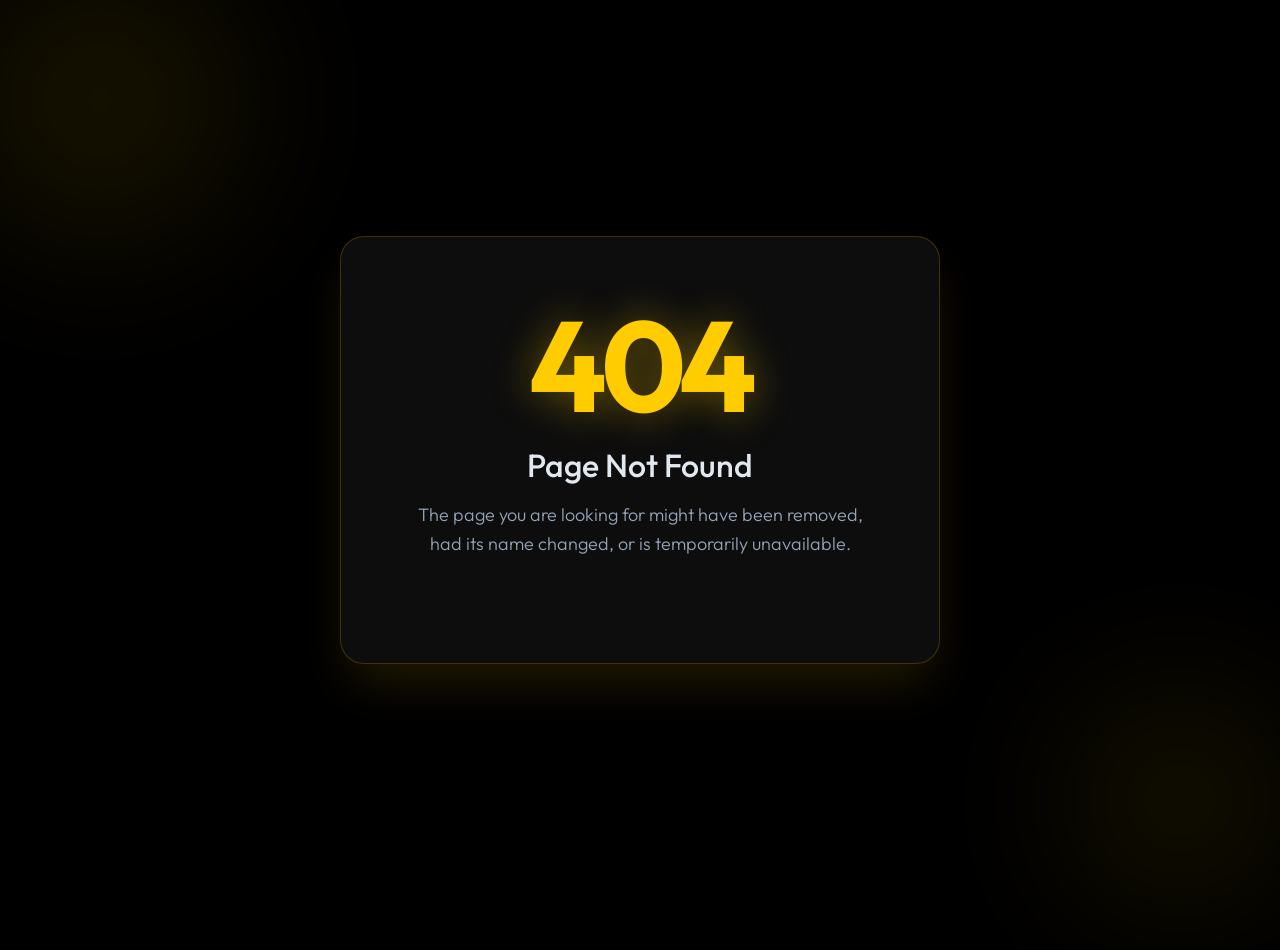
==== commit 93a09728: "404  deploy" ====
--- a/index.html
+++ b/index.html
@@ -1,70 +1,20 @@
 <!DOCTYPE html>
-<html lang="en" dir="ltr">
-
+<html lang="en">
 <head>
     <meta charset="UTF-8">
     <meta name="viewport" content="width=device-width, initial-scale=1.0">
-    <meta name="robots" content="index, follow, max-snippet:-1, max-image-preview:large, max-video-preview:-1">
-    <meta name="theme-color" content="#ffcc00">
-    <meta name="description"
-        content="Enactus Damanhour University - Empowering student-led entrepreneurial initiatives creating sustainable social impact. Award-winning projects: Saadany, Margosa, VetSea. Transform lives through innovation.">
-    <meta name="keywords"
-        content="Enactus Damanhour, Enactus Egypt, entrepreneurial action, social impact, sustainable development, Damanhour University, student innovation, Saadany, Margosa, VetSea, social entrepreneurship">
-    <meta name="author" content="Enactus Damanhour">
-
-    <!-- Open Graph Meta Tags -->
-    <meta property="og:title" content="Enactus Damanhour - Social Innovation & Entrepreneurial Action">
-    <meta property="og:locale" content="en_EG">
-    <meta property="og:site_name" content="Enactus Damanhour University">
-    <meta property="og:description"
-        content="Student-led entrepreneurial initiatives creating tangible social impact. Join our award-winning projects and transform communities.">
-    <meta property="og:type" content="website">
-    <meta property="og:url" content="https://www.enactus-damanhour.com">
-    <meta property="og:image" content="https://www.enactus-damanhour.com/images/logo.webp">
-    <meta property="og:image:width" content="1200">
-    <meta property="og:image:height" content="630">
-
-    <!-- Twitter Card Meta Tags -->
-    <meta name="twitter:card" content="summary_large_image">
-    <meta name="twitter:title" content="Enactus Damanhour - Social Impact & Entrepreneurial Action">
-    <meta name="twitter:description" content="Student entrepreneurship creating real-world impact at Damanhour University.">
-    <meta name="twitter:image" content="https://www.enactus-damanhour.com/images/logo.webp">
-    <meta name="twitter:site" content="@EnactusDamanhour">
-
-    <!-- Canonical URL -->
-    <link rel="canonical" href="https://www.enactus-damanhour.com">
-
-    <title>Enactus Damanhour | Social Innovation & Entrepreneurial Action</title>
-
-    <!-- Favicon -->
-    <link rel="apple-touch-icon" sizes="180x180" href="/images/favicon_io/apple-touch-icon.png">
-    <link rel="icon" type="image/png" sizes="32x32" href="/images/favicon_io/favicon-32x32.png">
-    <link rel="icon" type="image/png" sizes="16x16" href="/images/favicon_io/favicon-16x16.png">
-    <link rel="manifest" href="/images/favicon_io/site.webmanifest">
-    <link rel="shortcut icon" href="/favicon.ico" type="image/x-icon">
-    <meta name="msapplication-TileColor" content="#ffcc00">
-
-    <!-- Fonts -->
+    <title>404 - Not Found</title>
     <link rel="preconnect" href="https://fonts.googleapis.com">
     <link rel="preconnect" href="https://fonts.gstatic.com" crossorigin>
-    <link href="https://fonts.googleapis.com/css2?family=Space+Grotesk:wght@400;500;600;700&family=Outfit:wght@300;400;500;600;700;800&family=Poppins:wght@400;500;600;700&display=swap" rel="stylesheet">
-
-    <!-- Font Awesome -->
-    <link rel="stylesheet" href="https://cdnjs.cloudflare.com/ajax/libs/font-awesome/6.4.0/css/all.min.css">
-
-    <!-- Critical CSS -->
+    <link href="https://fonts.googleapis.com/css2?family=Outfit:wght@300;500;700&display=swap" rel="stylesheet">
     <style>
         :root {
-            --primary: #FFCC00;
-            --primary-dark: #E6B800;
-            --primary-light: #FFD700;
-            --dark: #0F1117;
-            --dark-secondary: #1A1F2E;
-            --light: #FFFFFF;
-            --gray: #4A5568;
-            --gray-light: #E2E8F0;
-            --success: #10B981;
-            --accent: #FF6B6B;
+            --bg-color: #000000;
+            --text-color: #FFFFFF;
+            --accent-glow: rgba(255, 204, 0, 0.4);
+            --primary-yellow: #FFCC00;
+            --glass-bg: rgba(255, 255, 255, 0.05);
+            --glass-border: rgba(255, 204, 0, 0.2);
         }
 
         * {
@@ -73,1741 +23,122 @@
             box-sizing: border-box;
         }
 
-        html {
-            scroll-behavior: smooth;
-            overflow-x: hidden;
+        body {
+            font-family: 'Outfit', sans-serif;
+            background-color: var(--bg-color);
+            color: var(--text-color);
+            height: 100vh;
+            display: flex;
+            justify-content: center;
+            align-items: center;
+            overflow: hidden;
+            position: relative;
         }
 
-        body {
-            font-family: 'Poppins', sans-serif;
-            color: var(--gray);
-            line-height: 1.7;
-            background: var(--light);
-            overflow-x: hidden;
+        /* Animated Background Gradients */
+        .glow-circle {
+            position: absolute;
+            border-radius: 50%;
+            filter: blur(80px);
+            z-index: 1;
+            animation: float 10s infinite ease-in-out alternate;
         }
 
-        img,
-        video {
-            max-width: 100%;
-            display: block;
+        .glow-1 {
+            width: 400px;
+            height: 400px;
+            background: radial-gradient(circle, var(--primary-yellow), transparent 70%);
+            top: -100px;
+            left: -100px;
+            opacity: 0.15;
         }
 
-        a {
-            color: inherit;
-            text-decoration: none;
+        .glow-2 {
+            width: 300px;
+            height: 300px;
+            background: radial-gradient(circle, var(--primary-yellow), transparent 70%);
+            bottom: -50px;
+            right: -50px;
+            opacity: 0.15;
+            animation-delay: -5s;
+        }
+
+        @keyframes float {
+            0% { transform: translate(0, 0) scale(1); }
+            100% { transform: translate(50px, 50px) scale(1.1); }
         }
 
         .container {
-            width: min(1180px, calc(100% - 40px));
-            margin: 0 auto;
+            position: relative;
+            z-index: 10;
+            text-align: center;
+            padding: 4rem;
+            background: var(--glass-bg);
+            border: 1px solid var(--glass-border);
+            border-radius: 24px;
+            backdrop-filter: blur(16px);
+            -webkit-backdrop-filter: blur(16px);
+            box-shadow: 0 25px 50px -12px rgba(255, 204, 0, 0.15);
+            max-width: 90%;
+            width: 600px;
+            transform: translateY(0);
+            animation: entrance 1s cubic-bezier(0.16, 1, 0.3, 1);
         }
 
-        .navbar {
-            position: fixed;
-            top: 0;
-            left: 0;
-            width: 100%;
-            background: rgba(255, 255, 255, 0.7);
-            backdrop-filter: blur(10px);
-            box-shadow: 0 2px 30px rgba(0, 0, 0, 0.05);
-            z-index: 1000;
-            height: 70px;
-            transition: all 0.3s cubic-bezier(0.4, 0, 0.2, 1);
+        @keyframes entrance {
+            from {
+                opacity: 0;
+                transform: translateY(40px);
+            }
+            to {
+                opacity: 1;
+                transform: translateY(0);
+            }
         }
 
-        .navbar.scrolled {
-            background: rgba(255, 255, 255, 0.85);
-            box-shadow: 0 4px 30px rgba(0, 0, 0, 0.08);
+        .error-code {
+            font-size: 8rem;
+            font-weight: 700;
+            line-height: 1;
+            margin-bottom: 1rem;
+            color: var(--primary-yellow);
+            text-shadow: 0 0 40px var(--accent-glow);
+            letter-spacing: -0.05em;
         }
 
-        .nav-container {
-            display: flex;
-            justify-content: space-between;
-            align-items: center;
-            max-width: 1400px;
-            margin: 0 auto;
-            padding: 0 40px;
-            height: 100%;
+        .error-title {
+            font-size: 2rem;
+            font-weight: 500;
+            margin-bottom: 1rem;
+            color: #e2e8f0;
         }
 
-        .nav-logo img {
-            height: 45px;
-            width: auto;
-            transition: transform 0.3s ease;
+        .error-message {
+            font-size: 1.125rem;
+            font-weight: 300;
+            color: #94a3b8;
+            margin-bottom: 2.5rem;
+            line-height: 1.6;
         }
-
-        .nav-logo:hover img {
-            transform: scale(1.05);
-        }
-
-        .nav-menu {
-            display: flex;
-            align-items: center;
-            gap: 5px;
-            list-style: none;
-        }
-
-        .nav-link {
-            font-family: 'Space Grotesk', sans-serif;
-            font-weight: 600;
-            font-size: 0.95rem;
-            padding: 8px 18px;
-            border-radius: 25px;
-            transition: all 0.3s ease;
-            color: var(--dark);
-            position: relative;
-            letter-spacing: 0.3px;
-        }
-
-        .nav-link::after {
-            content: '';
-            position: absolute;
-            bottom: 0;
-            left: 0;
-            width: 0;
-            height: 2px;
-            background: var(--primary);
-            transition: width 0.3s ease;
-            border-radius: 1px;
-        }
-
-        .nav-link:hover::after {
-            width: 100%;
-        }
-
-        .nav-link.donate-btn {
-            background: linear-gradient(135deg, var(--primary) 0%, var(--primary-dark) 100%);
-            color: var(--dark);
-            padding: 10px 24px;
-            border: none;
-            font-weight: 700;
-            box-shadow: 0 4px 15px rgba(255, 204, 0, 0.3);
-            transition: all 0.3s ease;
-        }
-
-        .nav-link.donate-btn:hover {
-            transform: translateY(-2px);
-            box-shadow: 0 6px 25px rgba(255, 204, 0, 0.4);
-        }
-
-        .hamburger {
-            display: none;
-            flex-direction: column;
-            cursor: pointer;
-            background: none;
-            border: none;
-            gap: 5px;
-        }
-
-        .bar {
-            width: 26px;
-            height: 3px;
-            background: var(--dark);
-            border-radius: 2px;
-            transition: all 0.3s ease;
-        }
-
-        .hero {
-            min-height: 100vh;
-            display: flex;
-            align-items: center;
-            padding: 120px 0 70px;
-            background:
-                radial-gradient(circle at 78% 24%, rgba(255, 204, 0, 0.28), transparent 28%),
-                linear-gradient(135deg, #0f1117 0%, #161b26 48%, #ffffff 48%, #ffffff 100%);
-        }
-
-        .hero-content {
-            width: min(1180px, calc(100% - 40px));
-            margin: 0 auto;
-            display: grid;
-            grid-template-columns: minmax(0, 1.24fr) minmax(300px, 0.76fr);
-            align-items: center;
-            gap: 36px;
-        }
-
-        .hero-text {
-            position: relative;
-            z-index: 3;
-        }
-
-        .hero-title {
-            font-family: 'Outfit', sans-serif;
-            font-size: clamp(2.8rem, 6.2vw, 5.8rem);
-            line-height: 0.95;
-            letter-spacing: 0;
-            color: var(--light);
-            margin-bottom: 24px;
-        }
-
-        .gradient-text {
-            display: inline-block;
-            color: var(--primary);
-        }
-
-        .hero-subtitle {
-            max-width: 650px;
-            color: rgba(255, 255, 255, 0.82);
-            font-size: clamp(1rem, 2vw, 1.24rem);
-            margin-bottom: 34px;
-        }
-
-        .hero-buttons {
-            display: flex;
-            flex-wrap: wrap;
-            gap: 14px;
-        }
-
-        .btn {
-            display: inline-flex;
-            align-items: center;
-            justify-content: center;
-            min-height: 48px;
-            padding: 13px 24px;
-            border-radius: 999px;
-            font-family: 'Space Grotesk', sans-serif;
-            font-weight: 700;
-            transition: transform 0.25s ease, box-shadow 0.25s ease, background 0.25s ease;
-        }
-
-        .btn:hover {
-            transform: translateY(-2px);
-        }
-
-        .btn-primary {
-            background: var(--primary);
-            color: var(--dark);
-            box-shadow: 0 18px 36px rgba(255, 204, 0, 0.26);
-        }
-
-        .btn-secondary {
-            color: var(--dark);
-            border: 1px solid rgba(255, 204, 0, 0.55);
-            background: rgba(255, 255, 255, 0.94);
-            backdrop-filter: blur(10px);
-            box-shadow: 0 16px 34px rgba(0, 0, 0, 0.18);
-        }
-
-        .btn-secondary:hover {
-            background: var(--primary);
-            border-color: var(--primary);
-        }
-
-        .hero-visual {
-            position: relative;
-            z-index: 1;
-            min-height: 440px;
-        }
-
-        .hero-visual::before {
-            content: '';
-            position: absolute;
-            inset: 34px 20px 20px 34px;
-            border-radius: 34px;
-            background:
-                linear-gradient(rgba(15, 17, 23, 0.1), rgba(15, 17, 23, 0.18)),
-                url('images/download1.webp') center/cover;
-            box-shadow: 0 30px 70px rgba(15, 17, 23, 0.22);
-        }
-
-        .hero-shape {
-            position: absolute;
-            border-radius: 24px;
-            background: var(--primary);
-            box-shadow: 0 22px 50px rgba(15, 17, 23, 0.16);
-        }
-
-        .shape-1 {
-            width: 164px;
-            height: 164px;
-            left: 0;
-            top: 0;
-            opacity: 0.95;
-        }
-
-        .shape-2 {
-            width: 118px;
-            height: 118px;
-            right: 0;
-            bottom: 16px;
-            background: var(--dark);
-        }
-
-        .shape-3 {
-            width: 88px;
-            height: 88px;
-            right: 46px;
-            top: 46px;
-            background: var(--light);
-            border: 10px solid var(--primary);
-        }
-
-        section {
-            scroll-margin-top: 90px;
-        }
-
-        .section-header {
-            text-align: center;
-            max-width: 760px;
-            margin: 0 auto 44px;
-        }
-
-        .section-header h2 {
-            font-family: 'Outfit', sans-serif;
-            color: var(--dark);
-            font-size: clamp(2rem, 4vw, 3.25rem);
-            line-height: 1;
-            margin-bottom: 14px;
-        }
-
-        .section-header p {
-            color: #64748B;
-            font-size: 1.05rem;
-        }
-
-        .story-video,
-        .about,
-        .breaking-news,
-        .projects,
-        .contact {
-            padding: 92px 0;
-        }
-
-        .story-video {
-            background: #fff8d8;
-            position: relative;
-        }
-
-        .story-video::before {
-            content: '';
-            position: absolute;
-            inset: 0;
-            background:
-                linear-gradient(90deg, rgba(255, 255, 255, 0.72), rgba(255, 255, 255, 0)),
-                radial-gradient(circle at 12% 15%, rgba(255, 107, 107, 0.16), transparent 26%);
-            pointer-events: none;
-        }
-
-        .story-grid {
-            position: relative;
-            display: grid;
-            grid-template-columns: minmax(0, 0.72fr) minmax(320px, 1.28fr);
-            gap: 42px;
-            align-items: center;
-        }
-
-        .story-copy h2 {
-            font-family: 'Outfit', sans-serif;
-            color: var(--dark);
-            font-size: clamp(2.1rem, 4vw, 4rem);
-            line-height: 1;
-            margin-bottom: 18px;
-        }
-
-        .story-copy p {
-            color: #475569;
-            font-size: 1.05rem;
-            margin-bottom: 22px;
-        }
-
-        .story-kicker {
-            display: inline-flex;
-            align-items: center;
-            gap: 8px;
-            color: var(--dark);
-            background: rgba(255, 204, 0, 0.75);
-            border: 1px solid rgba(15, 17, 23, 0.08);
-            border-radius: 999px;
-            padding: 8px 14px;
-            font-family: 'Space Grotesk', sans-serif;
-            font-weight: 700;
-            margin-bottom: 18px;
-        }
-
-        .story-highlights {
-            display: flex;
-            flex-wrap: wrap;
-            gap: 10px;
-        }
-
-        .story-highlights span {
-            border: 1px solid rgba(15, 17, 23, 0.12);
-            border-radius: 999px;
-            padding: 8px 12px;
-            background: rgba(255, 255, 255, 0.7);
-            color: var(--dark);
-            font-weight: 600;
-            font-size: 0.92rem;
-        }
-
-        .video-frame {
-            position: relative;
-            border-radius: 22px;
-            padding: 10px;
-            background: linear-gradient(135deg, var(--dark), #2b3241);
-            box-shadow: 0 30px 70px rgba(15, 17, 23, 0.24);
-        }
-
-        .video-frame::after {
-            content: '';
-            position: absolute;
-            width: 110px;
-            height: 110px;
-            right: -22px;
-            top: -22px;
-            border-radius: 24px;
-            background: var(--primary);
-            z-index: 0;
-        }
-
-        .video-frame video {
-            position: relative;
-            z-index: 1;
-            width: 100%;
-            aspect-ratio: 16 / 9;
-            object-fit: cover;
-            border-radius: 14px;
-            background: #000;
-        }
-
-        .about {
-            background: var(--light);
-        }
-
-        .about-grid,
-        .projects-grid,
-        .footer-grid {
-            display: grid;
-            grid-template-columns: repeat(3, minmax(0, 1fr));
-            gap: 24px;
-        }
-
-        .about-card,
-        .project-card,
-        .contact-form,
-        .contact-info {
-            border: 1px solid rgba(15, 17, 23, 0.08);
-            background: var(--light);
-            border-radius: 18px;
-            box-shadow: 0 18px 45px rgba(15, 17, 23, 0.07);
-        }
-
-        .about-card {
-            padding: 30px;
-            transition: transform 0.25s ease, box-shadow 0.25s ease;
-        }
-
-        .about-card:hover,
-        .project-card:hover {
-            transform: translateY(-6px);
-            box-shadow: 0 24px 55px rgba(15, 17, 23, 0.1);
-        }
-
-        .card-icon,
-        .contact-item > i {
-            display: inline-flex;
-            align-items: center;
-            justify-content: center;
-            width: 52px;
-            height: 52px;
-            border-radius: 16px;
-            background: rgba(255, 204, 0, 0.2);
-            color: var(--dark);
-            margin-bottom: 18px;
-            font-size: 1.2rem;
-        }
-
-        .about-card h3,
-        .project-content h3,
-        .contact-item h4,
-        .footer-section h4 {
-            color: var(--dark);
-            font-family: 'Space Grotesk', sans-serif;
-            margin-bottom: 10px;
-        }
-
-        .projects {
-            background: #F8FAFC;
-        }
-
-        .project-card {
-            overflow: hidden;
-            transition: transform 0.25s ease, box-shadow 0.25s ease;
-        }
-
-        .project-image {
-            aspect-ratio: 4 / 3;
-            overflow: hidden;
-            background: #E2E8F0;
-        }
-
-        .project-image img {
-            width: 100%;
-            height: 100%;
-            object-fit: cover;
-            transition: transform 0.4s ease;
-        }
-
-        .project-card:hover .project-image img {
-            transform: scale(1.04);
-        }
-
-        .project-content {
-            padding: 24px;
-        }
-
-        .project-content p {
-            margin-bottom: 18px;
-        }
-
-        .project-link {
-            color: var(--dark);
-            font-weight: 700;
-            border-bottom: 2px solid var(--primary);
-        }
-
-        .breaking-news {
-            background:
-                radial-gradient(circle at 84% 18%, rgba(255, 204, 0, 0.2), transparent 28%),
-                linear-gradient(135deg, #0F1117 0%, #1A1F2E 100%);
-            color: var(--light);
-            position: relative;
-            overflow: hidden;
-        }
-
-        .breaking-news::before {
-            content: '';
-            position: absolute;
-            inset: 0;
-            background:
-                linear-gradient(rgba(255, 255, 255, 0.035) 1px, transparent 1px),
-                linear-gradient(90deg, rgba(255, 255, 255, 0.035) 1px, transparent 1px);
-            background-size: 44px 44px;
-            mask-image: linear-gradient(to bottom, rgba(0, 0, 0, 0.7), transparent);
-            pointer-events: none;
-        }
-
-        .breaking-container {
-            position: relative;
-            width: min(1180px, calc(100% - 40px));
-            margin: 0 auto;
-            display: grid;
-            grid-template-columns: minmax(280px, 0.95fr) minmax(320px, 1.05fr);
-            gap: 34px;
-            align-items: center;
-        }
-
-        .breaking-gallery {
-            display: grid;
-            grid-template-columns: repeat(3, minmax(0, 1fr));
-            gap: 14px;
-            align-items: end;
-        }
-
-        .gallery-item {
-            cursor: pointer;
-        }
-
-        .photo-frame {
-            border-radius: 18px;
-            padding: 8px;
-            background: rgba(255, 255, 255, 0.1);
-            border: 1px solid rgba(255, 255, 255, 0.14);
-            box-shadow: 0 18px 40px rgba(0, 0, 0, 0.24);
-            transition: transform 0.25s ease, background 0.25s ease, border-color 0.25s ease;
-        }
-
-        .gallery-item.active .photo-frame,
-        .gallery-item:hover .photo-frame {
-            transform: translateY(-8px);
-            background: rgba(255, 204, 0, 0.14);
-            border-color: rgba(255, 204, 0, 0.45);
-        }
-
-        .polaroid {
-            overflow: hidden;
-            border-radius: 12px;
-            background: var(--light);
-        }
-
-        .gallery-photo {
-            width: 100%;
-            aspect-ratio: 4 / 5;
-            object-fit: cover;
-        }
-
-        .photo-caption {
-            color: var(--dark);
-            font-family: 'Space Grotesk', sans-serif;
-            font-weight: 800;
-            font-size: 0.78rem;
-            text-align: center;
-            padding: 10px 8px;
-        }
-
-        .breaking-ticker {
-            border: 1px solid rgba(255, 255, 255, 0.14);
-            border-radius: 22px;
-            background: rgba(255, 255, 255, 0.08);
-            backdrop-filter: blur(16px);
-            padding: 26px;
-            box-shadow: 0 24px 60px rgba(0, 0, 0, 0.24);
-        }
-
-        .ticker-header {
-            display: flex;
-            justify-content: space-between;
-            align-items: center;
-            gap: 18px;
-            margin-bottom: 24px;
-        }
-
-        .ticker-label {
-            display: inline-flex;
-            align-items: center;
-            gap: 10px;
-            color: var(--dark);
-            background: var(--primary);
-            border-radius: 999px;
-            padding: 9px 14px;
-            font-family: 'Space Grotesk', sans-serif;
-            font-weight: 800;
-            font-size: 0.86rem;
-        }
-
-        .ticker-datetime {
-            display: flex;
-            flex-direction: column;
-            align-items: flex-end;
-            color: rgba(255, 255, 255, 0.7);
-            font-size: 0.82rem;
-        }
-
-        .ticker-content {
-            position: relative;
-            min-height: 170px;
-        }
-
-        .news-item {
-            display: none;
-        }
-
-        .news-item.active {
-            display: block;
-        }
-
-        .news-link {
-            display: grid;
-            grid-template-columns: auto 1fr auto;
-            gap: 16px;
-            align-items: center;
-            color: var(--light);
-        }
-
-        .news-badge,
-        .news-date {
-            display: inline-flex;
-            align-items: center;
-            gap: 8px;
-            border-radius: 999px;
-            padding: 8px 12px;
-            background: rgba(255, 204, 0, 0.14);
-            color: var(--primary);
-            border: 1px solid rgba(255, 204, 0, 0.28);
-            font-family: 'Space Grotesk', sans-serif;
-            font-weight: 800;
-            font-size: 0.78rem;
-            white-space: nowrap;
-        }
-
-        .news-title {
-            color: var(--light);
-            font-family: 'Outfit', sans-serif;
-            font-size: clamp(1.45rem, 3vw, 2.55rem);
-            line-height: 1.05;
-            font-weight: 800;
-        }
-
-        .news-meta {
-            display: inline-flex;
-            align-items: center;
-            gap: 10px;
-            color: var(--primary);
-        }
-
-        .ticker-controls {
-            display: flex;
-            align-items: center;
-            justify-content: space-between;
-            gap: 18px;
-            margin-top: 26px;
-            padding-top: 20px;
-            border-top: 1px solid rgba(255, 255, 255, 0.12);
-        }
-
-        .ticker-btn {
-            display: inline-flex;
-            align-items: center;
-            justify-content: center;
-            width: 42px;
-            height: 42px;
-            border: 1px solid rgba(255, 255, 255, 0.18);
-            border-radius: 999px;
-            background: rgba(255, 255, 255, 0.08);
-            color: var(--light);
-            cursor: pointer;
-            transition: background 0.25s ease, color 0.25s ease, transform 0.25s ease;
-        }
-
-        .ticker-btn:hover {
-            background: var(--primary);
-            color: var(--dark);
-            transform: translateY(-2px);
-        }
-
-        .ticker-indicators {
-            display: flex;
-            gap: 8px;
-        }
-
-        .ticker-indicator {
-            width: 10px;
-            height: 10px;
-            border: 0;
-            border-radius: 999px;
-            background: rgba(255, 255, 255, 0.28);
-            cursor: pointer;
-        }
-
-        .ticker-indicator.active {
-            width: 28px;
-            background: var(--primary);
-        }
-
-        .project-stats {
-            display: grid;
-            grid-template-columns: repeat(2, minmax(0, 1fr));
-            gap: 12px;
-            margin-top: 20px;
-            padding-top: 18px;
-            border-top: 1px solid rgba(15, 17, 23, 0.08);
-        }
-
-        .stat {
-            border-radius: 14px;
-            background: #FFF8D8;
-            padding: 12px;
-        }
-
-        .stat-number {
-            display: block;
-            color: var(--dark);
-            font-family: 'Outfit', sans-serif;
-            font-size: 1.35rem;
-            font-weight: 800;
-            line-height: 1;
-        }
-
-        .stat-label {
-            display: block;
-            color: #64748B;
-            font-size: 0.78rem;
-            font-weight: 600;
-            margin-top: 4px;
-        }
-
-        .projects-cta,
-        .team-cta,
-        .partners-cta {
-            text-align: center;
-            margin-top: 34px;
-        }
-
-        .cta-button.btn-secondary {
-            color: var(--dark);
-            background: var(--light);
-            border: 1px solid rgba(15, 17, 23, 0.12);
-            box-shadow: 0 14px 28px rgba(15, 17, 23, 0.08);
-        }
-
-        .hidden-project,
-        .hidden-member,
-        .hidden-partner {
-            display: none;
-        }
-
-        .events,
-        .team,
-        .partners {
-            padding: 92px 0;
-        }
-
-        .events,
-        .partners {
-            background: var(--light);
-        }
-
-        .team {
-            background: #F8FAFC;
-        }
-
-        .events-container {
-            display: grid;
-            grid-template-columns: repeat(3, minmax(0, 1fr));
-            gap: 24px;
-        }
-
-        .event-card,
-        .team-member,
-        .partner-logo {
-            border: 1px solid rgba(15, 17, 23, 0.08);
-            background: var(--light);
-            border-radius: 18px;
-            box-shadow: 0 18px 45px rgba(15, 17, 23, 0.07);
-            overflow: hidden;
-            transition: transform 0.25s ease, box-shadow 0.25s ease;
-        }
-
-        .event-card:hover,
-        .team-member:hover,
-        .partner-logo:hover {
-            transform: translateY(-6px);
-            box-shadow: 0 24px 55px rgba(15, 17, 23, 0.1);
-        }
-
-        .event-image {
-            position: relative;
-            aspect-ratio: 16 / 10;
-            overflow: hidden;
-            background: #E2E8F0;
-        }
-
-        .event-image img {
-            width: 100%;
-            height: 100%;
-            object-fit: cover;
-        }
-
-        .event-date {
-            position: absolute;
-            left: 16px;
-            top: 16px;
-            min-width: 62px;
-            border-radius: 14px;
-            background: var(--primary);
-            color: var(--dark);
-            text-align: center;
-            padding: 8px 10px;
-            font-family: 'Space Grotesk', sans-serif;
-            font-weight: 800;
-            box-shadow: 0 10px 24px rgba(15, 17, 23, 0.2);
-        }
-
-        .date-day {
-            display: block;
-            font-size: 1.45rem;
-            line-height: 1;
-        }
-
-        .date-month {
-            display: block;
-            font-size: 0.78rem;
-            text-transform: uppercase;
-        }
-
-        .event-content {
-            padding: 24px;
-        }
-
-        .event-content h3 {
-            color: var(--dark);
-            font-family: 'Space Grotesk', sans-serif;
-            font-size: 1.28rem;
-            margin-bottom: 12px;
-        }
-
-        .event-info {
-            display: flex;
-            align-items: center;
-            gap: 9px;
-            color: #64748B;
-            font-size: 0.92rem;
-            margin-bottom: 8px;
-        }
-
-        .event-info i {
-            color: var(--primary-dark);
-            width: 16px;
-        }
-
-        .event-button {
-            display: inline-flex;
-            align-items: center;
-            justify-content: center;
-            min-height: 42px;
-            margin-top: 18px;
-            padding: 10px 16px;
-            border-radius: 999px;
-            background: var(--dark);
-            color: var(--light);
-            font-family: 'Space Grotesk', sans-serif;
-            font-weight: 700;
-            transition: transform 0.25s ease, background 0.25s ease;
-        }
-
-        .event-button:hover {
-            background: var(--primary);
-            color: var(--dark);
-            transform: translateY(-2px);
-        }
-
-        .team-tabs {
-            display: flex;
-            justify-content: center;
-            flex-wrap: wrap;
-            gap: 10px;
-            margin-bottom: 34px;
-        }
-
-        .team-tab {
-            border: 1px solid rgba(15, 17, 23, 0.1);
-            background: var(--light);
-            color: var(--dark);
-            border-radius: 999px;
-            padding: 11px 18px;
-            font-family: 'Space Grotesk', sans-serif;
-            font-weight: 700;
-            cursor: pointer;
-            transition: background 0.25s ease, color 0.25s ease, transform 0.25s ease;
-        }
-
-        .team-tab:hover,
-        .team-tab.active {
-            background: var(--primary);
-            color: var(--dark);
-            transform: translateY(-2px);
-        }
-
-        .team-grid {
-            display: grid;
-            grid-template-columns: repeat(auto-fit, minmax(230px, 1fr));
-            gap: 24px;
-        }
-
-        .member-image {
-            aspect-ratio: 1 / 1.05;
-            overflow: hidden;
-            background: #E2E8F0;
-        }
-
-        .member-image img {
-            width: 100%;
-            height: 100%;
-            object-fit: cover;
-        }
-
-        .member-info {
-            padding: 20px;
-            text-align: center;
-        }
-
-        .member-info h3 {
-            color: var(--dark);
-            font-family: 'Space Grotesk', sans-serif;
-            margin-bottom: 5px;
-        }
-
-        .member-info p {
-            color: #64748B;
-            font-weight: 600;
-        }
-
-        .member-social {
-            display: flex;
-            justify-content: center;
-            margin-top: 14px;
-        }
-
-        .member-social a {
-            display: inline-flex;
-            align-items: center;
-            justify-content: center;
-            width: 38px;
-            height: 38px;
-            border-radius: 999px;
-            background: var(--dark);
-            color: var(--light);
-            transition: background 0.25s ease, color 0.25s ease, transform 0.25s ease;
-        }
-
-        .member-social a:hover {
-            background: var(--primary);
-            color: var(--dark);
-            transform: translateY(-2px);
-        }
-
-        .partners-grid {
-            display: grid;
-            grid-template-columns: repeat(auto-fit, minmax(145px, 1fr));
-            gap: 18px;
-        }
-
-        .partner-logo {
-            min-height: 120px;
-            display: flex;
-            align-items: center;
-            justify-content: center;
-            padding: 18px;
-        }
-
-        .partner-logo img {
-            max-height: 76px;
-            width: auto;
-            object-fit: contain;
-        }
-
-        .contact {
-            background: var(--dark);
-        }
-
-        .contact .section-header h2 {
-            color: var(--light);
-        }
-
-        .contact .section-header p {
-            color: rgba(255, 255, 255, 0.72);
-        }
-
-        .contact-wrapper {
-            display: grid;
-            grid-template-columns: 0.86fr 1.14fr;
-            gap: 28px;
-            align-items: start;
-        }
-
-        .contact-info,
-        .contact-form {
-            padding: 30px;
-        }
-
-        .contact-item {
-            display: grid;
-            grid-template-columns: auto 1fr;
-            gap: 16px;
-            align-items: start;
-            margin-bottom: 22px;
-        }
-
-        .contact-item > i {
-            margin-bottom: 0;
-        }
-
-        .social-links {
-            display: flex;
-            flex-wrap: wrap;
-            gap: 10px;
-            padding-top: 8px;
-        }
-
-        .social-links a {
-            display: inline-flex;
-            align-items: center;
-            justify-content: center;
-            width: 42px;
-            height: 42px;
-            border-radius: 999px;
-            background: var(--dark);
-            color: var(--light);
-            transition: background 0.25s ease, color 0.25s ease, transform 0.25s ease;
-        }
-
-        .social-links a:hover {
-            background: var(--primary);
-            color: var(--dark);
-            transform: translateY(-2px);
-        }
-
-        .form-group {
-            margin-bottom: 16px;
-        }
-
-        .form-group input,
-        .form-group textarea {
-            width: 100%;
-            border: 1px solid #CBD5E1;
-            border-radius: 12px;
-            padding: 14px 15px;
-            font: inherit;
-            color: var(--dark);
-            outline: none;
-            transition: border 0.2s ease, box-shadow 0.2s ease;
-        }
-
-        .form-group input:focus,
-        .form-group textarea:focus {
-            border-color: var(--primary-dark);
-            box-shadow: 0 0 0 4px rgba(255, 204, 0, 0.16);
-        }
-
-        .form-group textarea {
-            resize: vertical;
-        }
-
-        .footer {
-            background: #07080d;
-            color: rgba(255, 255, 255, 0.76);
-            padding: 58px 0 24px;
-        }
-
-        .footer-grid {
-            margin-bottom: 34px;
-        }
-
-        .footer-section h4 {
-            color: var(--light);
-        }
-
-        .footer-section li + li {
-            margin-top: 8px;
-        }
-
-        .footer-section a:hover,
-        .footer-bottom a {
-            color: var(--primary);
-        }
-
-        .footer-bottom {
-            border-top: 1px solid rgba(255, 255, 255, 0.1);
-            padding-top: 20px;
-            display: flex;
-            justify-content: space-between;
-            gap: 18px;
-            flex-wrap: wrap;
-        }
-
-        @media (max-width: 768px) {
-            .hamburger {
-                display: flex;
-            }
-
-            .nav-menu {
-                position: fixed;
-                left: -100%;
-                top: 70px;
-                flex-direction: column;
-                background: var(--light);
-                width: 100%;
-                text-align: center;
-                transition: 0.3s;
-                gap: 0;
-                border-top: 2px solid var(--gray-light);
-            }
-
-            .nav-menu.active {
-                left: 0;
-            }
-
-            .hamburger.active .bar:nth-child(1) {
-                transform: rotate(-45deg) translate(-8px, 8px);
-            }
-
-            .hamburger.active .bar:nth-child(2) {
-                opacity: 0;
-            }
-
-            .hamburger.active .bar:nth-child(3) {
-                transform: rotate(45deg) translate(-7px, -7px);
-            }
-
-            .nav-container {
-                padding: 0 20px;
-            }
-
-            .nav-item {
-                width: 100%;
-            }
-
-            .nav-link {
-                display: block;
-                padding: 16px 20px;
-            }
-
-            .hero {
-                min-height: auto;
-                padding: 112px 0 58px;
-                background: linear-gradient(155deg, #0f1117 0%, #161b26 72%, #2b3241 100%);
-            }
-
-            .hero-content,
-            .story-grid,
-            .breaking-container,
-            .contact-wrapper {
-                grid-template-columns: 1fr;
-            }
-
-            .hero-content {
-                gap: 34px;
-            }
-
-            .hero-title {
-                font-size: clamp(2.45rem, 12vw, 4.2rem);
-            }
-
-            .hero-visual {
-                min-height: 300px;
-            }
-
-            .hero-visual::before {
-                inset: 24px 10px 10px 24px;
-                border-radius: 24px;
-            }
-
-            .shape-1 {
-                width: 104px;
-                height: 104px;
-            }
-
-            .shape-2 {
-                width: 78px;
-                height: 78px;
-            }
-
-            .shape-3 {
-                width: 62px;
-                height: 62px;
-            }
-
-            .story-video,
-            .about,
-            .breaking-news,
-            .projects,
-            .events,
-            .team,
-            .partners,
-            .contact {
-                padding: 64px 0;
-            }
-
-            .about-grid,
-            .projects-grid,
-            .events-container,
-            .footer-grid {
-                grid-template-columns: 1fr;
-            }
-
-            .project-stats {
-                grid-template-columns: 1fr;
-            }
-
-            .breaking-gallery {
-                grid-template-columns: repeat(3, minmax(120px, 1fr));
-                overflow-x: auto;
-                padding-bottom: 12px;
-            }
-
-            .breaking-ticker {
-                padding: 20px;
-            }
-
-            .ticker-header,
-            .news-link {
-                display: flex;
-                flex-direction: column;
-                align-items: flex-start;
-            }
-
-            .ticker-datetime {
-                align-items: flex-start;
-            }
-
-            .ticker-content {
-                min-height: 230px;
-            }
-
-            .video-frame::after {
-                width: 74px;
-                height: 74px;
-                right: -10px;
-                top: -10px;
-            }
-
-            .footer-bottom {
-                display: block;
-            }
-
-            .footer-bottom p + p {
-                margin-top: 8px;
-            }
+        
+        /* Mobile adjustments */
+        @media (max-width: 640px) {
+            .error-code { font-size: 5rem; }
+            .error-title { font-size: 1.5rem; }
+            .container { padding: 2.5rem 1.5rem; }
         }
     </style>
 </head>
-
 <body>
-    <!-- Navigation -->
-    <nav class="navbar">
-        <div class="nav-container">
-            <div class="nav-logo">
-                <img src="images/logo.webp" alt="Enactus Damanhour">
-            </div>
-            <ul class="nav-menu">
-                <li class="nav-item"><a href="#home" class="nav-link">Home</a></li>
-                <li class="nav-item"><a href="#story" class="nav-link">Story</a></li>
-                <li class="nav-item"><a href="#about" class="nav-link">About</a></li>
-                <li class="nav-item"><a href="#news" class="nav-link">News</a></li>
-                <li class="nav-item"><a href="#projects" class="nav-link">Projects</a></li>
-                <li class="nav-item"><a href="#events" class="nav-link">Events</a></li>
-                <li class="nav-item"><a href="#team" class="nav-link">Team</a></li>
-                <li class="nav-item"><a href="#partners" class="nav-link">Partners</a></li>
-                <li class="nav-item"><a href="#contact" class="nav-link donate-btn">Contact</a></li>
-            </ul>
-            <button class="hamburger" aria-label="Toggle navigation menu">
-                <span class="bar"></span>
-                <span class="bar"></span>
-                <span class="bar"></span>
-            </button>
-        </div>
-    </nav>
-
-    <!-- Hero Section -->
-    <section id="home" class="hero">
-        <div class="hero-content">
-            <div class="hero-text">
-                <h1 class="hero-title">Transform Lives Through<br><span class="gradient-text">Entrepreneurial Action</span></h1>
-                <p class="hero-subtitle">Empowering student-led initiatives at Damanhour University to create sustainable social impact through innovation</p>
-                <div class="hero-buttons">
-                    <a href="#projects" class="btn btn-primary">Explore Projects</a>
-                    <a href="#contact" class="btn btn-secondary">Get in Touch</a>
-                </div>
-            </div>
-            <div class="hero-visual">
-                <div class="hero-shape shape-1"></div>
-                <div class="hero-shape shape-2"></div>
-                <div class="hero-shape shape-3"></div>
-            </div>
-        </div>
-    </section>
-
-    <!-- Story Video Section -->
-    <section id="story" class="story-video">
-        <div class="container story-grid">
-            <div class="story-copy">
-                <span class="story-kicker"><i class="fas fa-play"></i> Enactus in motion</span>
-                <h2>See the energy behind the impact</h2>
-                <p>Student ideas, teamwork, and entrepreneurial action come together to build sustainable solutions for real communities.</p>
-                <div class="story-highlights" aria-label="Video highlights">
-                    <span>Student-led</span>
-                    <span>Impact-focused</span>
-                    <span>Damanhour University</span>
-                </div>
-            </div>
-            <div class="video-frame">
-                <video controls preload="metadata" playsinline aria-label="Enactus Damanhour video">
-                    <source src="images/WhatsApp Video 2026-05-06 at 3.00.51 AM.mp4" type="video/mp4">
-                    Your browser does not support the video tag.
-                </video>
-            </div>
-        </div>
-    </section>
-
-    <!-- About Section -->
-    <section id="about" class="about">
-        <div class="container">
-            <div class="section-header">
-                <h2>About Enactus Damanhour</h2>
-                <p>Student-led entrepreneurship for sustainable social impact</p>
-            </div>
-            <div class="about-grid">
-                <div class="about-card">
-                    <div class="card-icon">
-                        <i class="fas fa-lightbulb"></i>
-                    </div>
-                    <h3>Innovation</h3>
-                    <p>Creative solutions to real-world problems through entrepreneurial thinking</p>
-                </div>
-                <div class="about-card">
-                    <div class="card-icon">
-                        <i class="fas fa-users"></i>
-                    </div>
-                    <h3>Community</h3>
-                    <p>Building networks of passionate students creating positive change</p>
-                </div>
-                <div class="about-card">
-                    <div class="card-icon">
-                        <i class="fas fa-globe"></i>
-                    </div>
-                    <h3>Impact</h3>
-                    <p>Measurable outcomes improving lives and supporting sustainable development</p>
-                </div>
-            </div>
-        </div>
-    </section>
-
-    <!-- Breaking News Section -->
-    <section id="news" class="breaking-news" role="region" aria-label="Breaking News">
-        <div class="breaking-container">
-            <div class="breaking-gallery">
-                <div class="gallery-item active" data-news-id="1">
-                    <div class="photo-frame">
-                        <div class="polaroid">
-                            <img src="images/got.jpeg" alt="Enactus team on GOT Day" loading="lazy" class="gallery-photo">
-                            <div class="photo-caption">GOT Day</div>
-                        </div>
-                    </div>
-                </div>
-                <div class="gallery-item" data-news-id="2">
-                    <div class="photo-frame">
-                        <div class="polaroid">
-                            <img src="images/breaking-news-bg.jpeg" alt="Damanhour University collaboration" loading="lazy" class="gallery-photo">
-                            <div class="photo-caption">Damanhour University</div>
-                        </div>
-                    </div>
-                </div>
-                <div class="gallery-item" data-news-id="3">
-                    <div class="photo-frame">
-                        <div class="polaroid">
-                            <img src="images/black-bear.jpeg" alt="Enactus team partnership signing" loading="lazy" class="gallery-photo">
-                            <div class="photo-caption">Partnership Signing</div>
-                        </div>
-                    </div>
-                </div>
-            </div>
-
-            <div class="breaking-ticker">
-                <div class="ticker-header">
-                    <div class="ticker-label">
-                        <i class="fas fa-newspaper" aria-hidden="true"></i>
-                        <span>ENACTUS BREAKING NEWS</span>
-                    </div>
-                    <div class="ticker-datetime">
-                        <span id="current-date"></span>
-                        <span id="current-time"></span>
-                    </div>
-                </div>
-
-                <div class="ticker-content">
-                    <div class="news-item active" data-news-id="1">
-                        <a href="#" class="news-link">
-                            <span class="news-badge"><i class="fas fa-trophy" aria-hidden="true"></i> AWARD</span>
-                            <span class="news-title">Looking forward seeing you inshallah on January 25th isa</span>
-                            <span class="news-meta"><span class="news-date">25 Jan</span><i class="fas fa-arrow-up-right-from-square" aria-hidden="true"></i></span>
-                        </a>
-                    </div>
-                    <div class="news-item" data-news-id="2">
-                        <a href="https://www.facebook.com/share/p/1XasuYcMBB/?mibextid=wwXIfr" target="_blank" class="news-link">
-                            <span class="news-badge"><i class="fas fa-graduation-cap" aria-hidden="true"></i> TRAINING</span>
-                            <span class="news-title">Enactus Damanhour successfully cooperates with Damanhour University on future projects</span>
-                            <span class="news-meta"><span class="news-date">2 days ago</span><i class="fas fa-arrow-up-right-from-square" aria-hidden="true"></i></span>
-                        </a>
-                    </div>
-                    <div class="news-item" data-news-id="3">
-                        <a href="https://www.facebook.com/share/p/1DcuASyGvh/" target="_blank" class="news-link">
-                            <span class="news-badge"><i class="fas fa-handshake" aria-hidden="true"></i> PARTNERSHIP</span>
-                            <span class="news-title">New partnership: Enactus Damanhour collaborates with Black-Bear Burger</span>
-                            <span class="news-meta"><span class="news-date">1 week ago</span><i class="fas fa-arrow-up-right-from-square" aria-hidden="true"></i></span>
-                        </a>
-                    </div>
-                </div>
-
-                <div class="ticker-controls">
-                    <button class="ticker-btn prev" aria-label="Previous news"><i class="fas fa-chevron-left" aria-hidden="true"></i></button>
-                    <div class="ticker-indicators">
-                        <button class="ticker-indicator active" data-news-id="1" aria-label="Show news 1"></button>
-                        <button class="ticker-indicator" data-news-id="2" aria-label="Show news 2"></button>
-                        <button class="ticker-indicator" data-news-id="3" aria-label="Show news 3"></button>
-                    </div>
-                    <button class="ticker-btn next" aria-label="Next news"><i class="fas fa-chevron-right" aria-hidden="true"></i></button>
-                </div>
-            </div>
-        </div>
-    </section>
-
-    <!-- Projects Section -->
-    <section id="projects" class="projects">
-        <div class="container">
-            <div class="section-header">
-                <h2>Enactus Damanhour Projects</h2>
-                <p>Student-led social entrepreneurship initiatives creating real impact in Egyptian communities</p>
-            </div>
-            <div class="projects-grid">
-                <div class="project-card">
-                    <div class="project-image"><img src="images/saadny.jpg" alt="Saadany Project - Empowering deaf and mute individuals through job opportunities" loading="lazy"></div>
-                    <div class="project-content">
-                        <h3>Saadany - Enactus Damanhour</h3>
-                        <p>Saadany empowers deaf and mute individuals by connecting them with real job opportunities. We bridge the gap to the labor market in sectors like manufacturing and hospitality with skill-building content. Our platform prepares them for employment and entrepreneurship.</p>
-                        <div class="project-stats"><div class="stat"><span class="stat-number">18,000+</span><span class="stat-label">People Impacted</span></div><div class="stat"><span class="stat-number">15</span><span class="stat-label">Villages Reached</span></div></div>
-                    </div>
-                </div>
-                <div class="project-card">
-                    <div class="project-image"><img src="images/margosa.jpg" alt="Margosa Project - Natural pesticides from neem extracts for sustainable farming" loading="lazy"></div>
-                    <div class="project-content">
-                        <h3>Margosa - Enactus Damanhour</h3>
-                        <p>Margosa creates natural pesticides from neem extracts, offering farmers a safe, eco-friendly alternative to chemicals. Our solutions protect crops and soil health while supporting sustainable farming practices in Egypt.</p>
-                        <div class="project-stats"><div class="stat"><span class="stat-number">84,000+</span><span class="stat-label">People Impacted</span></div><div class="stat"><span class="stat-number">45</span><span class="stat-label">Businesses Launched</span></div></div>
-                    </div>
-                </div>
-                <div class="project-card">
-                    <div class="project-image"><img src="images/vetsea.jpg" alt="VetSea Project - Natural algae-based treatments for cattle health" loading="lazy"></div>
-                    <div class="project-content">
-                        <h3>VetSea - Enactus Damanhour</h3>
-                        <p>VetSea protects cattle from parasites using natural algae-based treatments instead of chemicals. Our solution improves animal health and promotes sustainable livestock farming by replacing harmful drugs in Egyptian farms.</p>
-                        <div class="project-stats"><div class="stat"><span class="stat-number">120+</span><span class="stat-label">Farmers Supported</span></div><div class="stat"><span class="stat-number">35%</span><span class="stat-label">Yield Increase</span></div></div>
-                    </div>
-                </div>
-                <div class="project-card hidden-project">
-                    <div class="project-image"><img src="images/ecoplast.jpg" alt="Ecoplast Project - Recycling plastic waste into eco-friendly bricks" loading="lazy"></div>
-                    <div class="project-content">
-                        <h3>Ecoplast - Enactus Damanhour</h3>
-                        <p>Ecoplast tackles plastic waste by recycling it into new products like eco-friendly bricks. We empower communities by creating jobs and providing technical training, increasing workers' income by 350%.</p>
-                        <div class="project-stats"><div class="stat"><span class="stat-number">600+</span><span class="stat-label">Jobs Created</span></div><div class="stat"><span class="stat-number">350%</span><span class="stat-label">Income Increase</span></div></div>
-                    </div>
-                </div>
-                <div class="project-card hidden-project">
-                    <div class="project-image"><img src="images/organalia.jpg" alt="Organalia Project - Organic fertilizer from Nile rose and animal waste" loading="lazy"></div>
-                    <div class="project-content">
-                        <h3>Organalia - Enactus Damanhour</h3>
-                        <p>Organalia produces organic fertilizer from Nile rose and animal waste to reduce environmental impact. We empower communities by creating jobs and providing technical training.</p>
-                        <div class="project-stats"><div class="stat"><span class="stat-number">300+</span><span class="stat-label">Lives Saved</span></div><div class="stat"><span class="stat-number">27</span><span class="stat-label">Village Reached</span></div></div>
-                    </div>
-                </div>
-                <div class="project-card hidden-project">
-                    <div class="project-image"><img src="images/brickstick.jpg" alt="Brickstick Project - Transforming plastic waste into construction materials" loading="lazy"></div>
-                    <div class="project-content">
-                        <h3>Brickstick - Enactus Damanhour</h3>
-                        <p>Brickstick transforms plastic waste into eco-friendly bricks, offering a sustainable construction material. We partner with factories to scale production in Egypt.</p>
-                        <div class="project-stats"><div class="stat"><span class="stat-number">80,000+</span><span class="stat-label">Plastic Bricks</span></div><div class="stat"><span class="stat-number">160+</span><span class="stat-label">Families Impacting</span></div></div>
-                    </div>
-                </div>
-                <div class="project-card hidden-project">
-                    <div class="project-image"><img src="images/mushraws.jpg" alt="Mushraws Project - Transforming rice straw waste into valuable products" loading="lazy"></div>
-                    <div class="project-content">
-                        <h3>Mushraws - Enactus Damanhour</h3>
-                        <p>Mushraws transforms rice straw waste into valuable products like mushrooms, animal feed, and organic fertilizer. Our zero-waste model prevents harmful burning in Egyptian farms.</p>
-                        <div class="project-stats"><div class="stat"><span class="stat-number">230%</span><span class="stat-label">Income Increase</span></div><div class="stat"><span class="stat-number">210</span><span class="stat-label">Families Impacting</span></div></div>
-                    </div>
-                </div>
-            </div>
-            <div class="projects-cta">
-                <a href="#projects" class="btn btn-secondary cta-button" id="viewAllBtn">View All Enactus Projects</a>
-            </div>
-        </div>
-    </section>
-
-    <!-- Events Section -->
-    <section id="events" class="events">
-        <div class="container">
-            <div class="section-header">
-                <h2>Enactus Damanhour Events & Activities</h2>
-                <p>Join Enactus Damanhour University in our upcoming events and workshops</p>
-            </div>
-            <div class="events-container">
-                <div class="event-card">
-                    <div class="event-image"><img src="images/leadership.jpg" alt="Techne Summit Alexandria with Enactus Damanhour" loading="lazy"><div class="event-date"><span class="date-day">29</span><span class="date-month">Nov</span></div></div>
-                    <div class="event-content">
-                        <h3>Enactus Damanhour Leadership Training</h3>
-                        <p class="event-info"><i class="fas fa-clock"></i> 10:00 AM - 5:00 PM</p>
-                        <p class="event-info"><i class="fas fa-calendar"></i> 29 Nov</p>
-                        <p class="event-info"><i class="fas fa-map-marker-alt"></i> BUE, Cairo</p>
-                        <p>Enactus Damanhour at BUE: A day of learning, connection, and growth with inspiring collaboration between different Enactus teams.</p>
-                        <a href="https://www.linkedin.com/posts/enactus-damnhour-university_enactusabrdu-enactusdamanhour-enactusegypt-activity-7400944725010157568-VIMA?utm_source=share&utm_medium=member_desktop&rcm=ACoAAE7N51kBJrktJeQCzJ5pBm0NMAfbGv_mNNI" class="event-button" target="_blank">Learn More About Enactus Event</a>
-                    </div>
-                </div>
-                <div class="event-card">
-                    <div class="event-image"><img src="images/InSolution partnership .jpg" alt="InSolution Event by Enactus Damanhour" loading="lazy"><div class="event-date"><span class="date-day">19</span><span class="date-month">Nov</span></div></div>
-                    <div class="event-content">
-                        <h3>InSolution - Enactus Damanhour</h3>
-                        <p class="event-info"><i class="fas fa-clock"></i> Every Wednesday From 3:00 PM - 5:00 PM</p>
-                        <p class="event-info"><i class="fas fa-calendar"></i> From 19 Nov</p>
-                        <p class="event-info"><i class="fas fa-map-marker-alt"></i> Sharks, Damanhour</p>
-                        <p>Business Skills Program in collaboration with In Solution covering Strategy, Marketing, Sales, Leadership, Finance, Innovation and more.</p>
-                        <a href="https://docs.google.com/forms/d/e/1FAIpQLScE0VH22sMIlUVEHOe9X2FbrQjbqdwQxwLSu-Vst_UFsn-7Qg/viewform?usp=dialog" class="event-button" target="_blank">Register for Enactus Event</a>
-                    </div>
-                </div>
-                <div class="event-card">
-                    <div class="event-image"><img src="images/coderatechBootcamp.jpg" alt="Community Impact Day by Enactus Damanhour" loading="lazy"><div class="event-date"><span class="date-day">12</span><span class="date-month">Oct</span></div></div>
-                    <div class="event-content">
-                        <h3>CoderaTech Bootcamp - Enactus Damanhour</h3>
-                        <p class="event-info"><i class="fas fa-clock"></i> Every Sunday 3:00 PM - 5:00 PM</p>
-                        <p class="event-info"><i class="fas fa-calendar"></i> From 12 Oct Until 2 Nov</p>
-                        <p class="event-info"><i class="fas fa-map-marker-alt"></i> Sharks, Damanhour</p>
-                        <p>CodeRatech Bootcamp trained 50 people in web development, graduating 40 with industry-ready skills in HTML, CSS, and JavaScript.</p>
-                        <a href="https://www.linkedin.com/posts/enactus-damnhour-university_enactusdamanhour-coderatech-bootcamp-activity-7382734451459522561-_Mtn?utm_source=share&utm_medium=member_android&rcm=ACoAAFOv5ZsBmiG8a25Ez6PgW-NZoyWq5Nk9pTQ" class="event-button" target="_blank">Learn About Enactus Event</a>
-                    </div>
-                </div>
-            </div>
-        </div>
-    </section>
-
-    <!-- Team Section -->
-    <section id="team" class="team">
-        <div class="container">
-            <div class="section-header">
-                <h2>Enactus Damanhour Team</h2>
-                <p>The passionate students and advisors behind Enactus Damanhour University impact</p>
-            </div>
-            <div class="team-container">
-                <div class="team-tabs">
-                    <button class="team-tab active" data-category="leaders">Enactus Team Leaders</button>
-                    <button class="team-tab" data-category="all-members">All Enactus Team</button>
-                    <button class="team-tab" data-category="advisors">Enactus Advisors</button>
-                </div>
-                <div class="team-grid">
-                    <div class="team-member" data-category="leaders"><div class="member-image"><img src="images/president.jpg" alt="Mohamed Zewail - Enactus Damanhour Team President" loading="lazy"></div><div class="member-info"><h3>Mohamed Zewail</h3><p>Enactus Team President</p><div class="member-social"><a href="https://www.linkedin.com/in/mohamed-zewail-b25910320" target="_blank" aria-label="LinkedIn profile of Mohamed Zewail"><i class="fab fa-linkedin"></i></a></div></div></div>
-                    <div class="team-member" data-category="leaders"><div class="member-image"><img src="images/naeem.jpg" alt="Mahmoud Naeem - Enactus Damanhour Vice President" loading="lazy"></div><div class="member-info"><h3>Mahmoud Naeem</h3><p>Enactus Vice President</p><div class="member-social"><a href="https://www.linkedin.com/in/mahmoud-naeem-3aa47927b" target="_blank" aria-label="LinkedIn profile of Mahmoud Naeem"><i class="fab fa-linkedin"></i></a></div></div></div>
-                    <div class="team-member" data-category="leaders"><div class="member-image"><img src="images/yasmin.jpg" alt="Yasmin Ali - Enactus Damanhour Vice President" loading="lazy"></div><div class="member-info"><h3>Yasmin Ali</h3><p>Enactus Vice President</p><div class="member-social"><a href="https://www.linkedin.com/in/yasmin-aly-951836317" target="_blank" aria-label="LinkedIn profile of Yasmin Ali"><i class="fab fa-linkedin"></i></a></div></div></div>
-                    <div class="team-member hidden-member" data-category="leaders"><div class="member-image"><img src="images/aboalkhair.jpg" alt="Saif Aboalkhair - Enactus Damanhour Head Project" loading="lazy"></div><div class="member-info"><h3>Saif Aboalkhair</h3><p>Enactus Head Project</p><div class="member-social"><a href="#" aria-label="LinkedIn profile of Saif Aboalkhair"><i class="fab fa-linkedin"></i></a></div></div></div>
-                    <div class="team-member" data-category="leaders"><div class="member-image"><img src="images/habiba.jpg" alt="Habiba Eltelwany - Enactus Damanhour Head Multimedia" loading="lazy"></div><div class="member-info"><h3>Habiba Eltelwany</h3><p>Enactus Head Multimedia</p><div class="member-social"><a href="https://www.linkedin.com/in/habiba-eltlwany-616231254" target="_blank" aria-label="LinkedIn profile of Habiba Eltetwany"><i class="fab fa-linkedin"></i></a></div></div></div>
-                    <div class="team-member hidden-member" data-category="leaders"><div class="member-image"><img src="images/samira.jpg" alt="Samira Elshaer - Enactus Damanhour Head HR" loading="lazy"></div><div class="member-info"><h3>Samira Elshaer</h3><p>Enactus Head HR</p><div class="member-social"><a href="https://eg.linkedin.com/in/samira-alaa-75b71427b" target="_blank" aria-label="LinkedIn profile of Samira Elshaer"><i class="fab fa-linkedin"></i></a></div></div></div>
-                    <div class="team-member hidden-member" data-category="leaders"><div class="member-image"><img src="images/fayez.jpg" alt="Fayez kenawy - Enactus Damanhour Head Marketing" loading="lazy"></div><div class="member-info"><h3>Fayez kenawy</h3><p>Enactus Head Marketing</p><div class="member-social"><a href="https://www.linkedin.com/in/fayez-kenawy-79113033b" target="_blank" aria-label="LinkedIn profile of Fayez kenawy"><i class="fab fa-linkedin"></i></a></div></div></div>
-                    <div class="team-member hidden-member" data-category="leaders"><div class="member-image"><img src="images/menna.jpg" alt="Menna Khater - Enactus Damanhour Head Presentation" loading="lazy"></div><div class="member-info"><h3>Menna Khater</h3><p>Enactus Head Presentation</p><div class="member-social"><a href="https://www.linkedin.com/in/menna-khater-1132a3248" target="_blank" aria-label="LinkedIn profile of Menna Khater"><i class="fab fa-linkedin"></i></a></div></div></div>
-                    <div class="team-member hidden-member" data-category="leaders"><div class="member-image"><img src="images/SAMA KHALED PR HEAD.png" alt="Sama Khaled - Enactus Damanhour Head PR" loading="lazy"></div><div class="member-info"><h3>Sama Khaled</h3><p>Enactus Head PR</p><div class="member-social"><a href="#" aria-label="LinkedIn profile of Sama Khaled"><i class="fab fa-linkedin"></i></a></div></div></div>
-                    <div class="team-member" data-category="advisors"><div class="member-image"><img src="images/advisor.jpg" alt="Dr. Khaled Rohouma - Enactus Damanhour Faculty Advisor" loading="lazy"></div><div class="member-info"><h3>Dr. Khaled Rohouma</h3><p>Enactus Faculty Advisor</p><div class="member-social"><a href="https://www.linkedin.com/in/khaled-ruhoma-25825477?utm_source=share&utm_campaign=share_via&utm_content=profile&utm_medium=android_app" target="_blank" aria-label="LinkedIn profile of Dr. Khaled Rohouma"><i class="fab fa-linkedin"></i></a></div></div></div>
-                    <div class="team-member" data-category="advisors"><div class="member-image"><img src="images/advisor2.jpg" alt="Abdelrahman Shaheen - Enactus Team Advisor" loading="lazy"></div><div class="member-info"><h3>Abdelrahman Shaheen</h3><p>Enactus Team Advisor</p><div class="member-social"><a href="https://www.linkedin.com/in/abdelrahman-shaheen?utm_source=share&utm_campaign=share_via&utm_content=profile&utm_medium=ios_app" target="_blank" aria-label="LinkedIn profile of Abdelrahman Shaheen"><i class="fab fa-linkedin"></i></a></div></div></div>
-                </div>
-            </div>
-            <div class="team-cta">
-                <a href="#team" class="btn btn-secondary cta-button" id="viewAllTeamBtn">View All Enactus Team</a>
-            </div>
-        </div>
-    </section>
-
-    <!-- Partners Section -->
-    <section id="partners" class="partners">
-        <div class="container">
-            <div class="section-header">
-                <h2>Enactus Damanhour Partners & Sponsors</h2>
-                <p>Organizations supporting Enactus Damanhour University mission and impact</p>
-            </div>
-            <div class="partners-grid">
-                <div class="partner-logo"><img src="images/sharks.jpg" alt="Sharks - Enactus Damanhour Partner" loading="lazy"></div>
-                <div class="partner-logo"><img src="images/mia-robotics.jpeg" alt="MIA Robotics - Enactus Damanhour Partner" loading="lazy"></div>
-                <div class="partner-logo"><img src="images/black-bear.jpeg" alt="Black Bear - Enactus Damanhour Partner" loading="lazy"></div>
-                <div class="partner-logo"><img src="images/xacademia.jpg" alt="XAcademia - Enactus Damanhour Partner" loading="lazy"></div>
-                <div class="partner-logo"><img src="images/creativa.jpg" alt="Creativa - Enactus Damanhour Partner" loading="lazy"></div>
-                <div class="partner-logo"><img src="images/prse.jpg" alt="PRSE - Enactus Damanhour Partner" loading="lazy"></div>
-                <div class="partner-logo"><img src="images/oxford.jpg" alt="Oxford - Enactus Damanhour Partner" loading="lazy"></div>
-                <div class="partner-logo hidden-partner"><img src="images/coderaTech.jpg" alt="Codera Tech - Enactus Damanhour Partner" loading="lazy"></div>
-                <div class="partner-logo hidden-partner"><img src="images/britchCouncil.jpg" alt="British Council - Enactus Damanhour Partner" loading="lazy"></div>
-                <div class="partner-logo hidden-partner"><img src="images/europeanUnion.jpg" alt="European Union - Enactus Damanhour Partner" loading="lazy"></div>
-                <div class="partner-logo hidden-partner"><img src="images/german.jpg" alt="German Embassy - Enactus Damanhour Partner" loading="lazy"></div>
-                <div class="partner-logo hidden-partner"><img src="images/giz.jpg" alt="GIZ - Enactus Damanhour Partner" loading="lazy"></div>
-                <div class="partner-logo hidden-partner"><img src="images/hermopoaita.jpg" alt="Hermopoaita - Enactus Damanhour Partner" loading="lazy"></div>
-                <div class="partner-logo hidden-partner"><img src="images/irc.jpg" alt="IRC - Enactus Damanhour Partner" loading="lazy"></div>
-                <div class="partner-logo hidden-partner"><img src="images/circle.jpg" alt="Circle - Enactus Damanhour Partner" loading="lazy"></div>
-                <div class="partner-logo hidden-partner"><img src="images/techne.jpg" alt="Techne - Enactus Damanhour Partner" loading="lazy"></div>
-                <div class="partner-logo hidden-partner"><img src="images/Kahwawetamer.jpg" alt="Kahwawetamer - Enactus Damanhour Partner" loading="lazy"></div>
-                <div class="partner-logo hidden-partner"><img src="images/alrakwa.jpg" alt="Alrakwa - Enactus Damanhour Partner" loading="lazy"></div>
-                <div class="partner-logo hidden-partner"><img src="images/grandForce.jpg" alt="Grand Force - Enactus Damanhour Partner" loading="lazy"></div>
-            </div>
-            <div class="partners-cta">
-                <a href="#partners" class="btn btn-secondary cta-button" id="viewAllPartnersBtn">View All Enactus Partners</a>
-            </div>
-        </div>
-    </section>
-
-    <!-- Contact Section -->
-    <section id="contact" class="contact">
-        <div class="container">
-            <div class="section-header">
-                <h2>Get in Touch</h2>
-                <p>Connect with Enactus Damanhour</p>
-            </div>
-            <div class="contact-wrapper">
-                <div class="contact-info">
-                    <div class="contact-item">
-                        <i class="fas fa-map-marker-alt"></i>
-                        <div>
-                            <h4>Location</h4>
-                            <p>Damanhour University, Damanhour, Egypt</p>
-                        </div>
-                    </div>
-                    <div class="contact-item">
-                        <i class="fas fa-envelope"></i>
-                        <div>
-                            <h4>Email</h4>
-                            <p><a href="mailto:enactus@du.edu.eg">enactus@du.edu.eg</a></p>
-                        </div>
-                    </div>
-                    <div class="contact-item">
-                        <i class="fas fa-phone"></i>
-                        <div>
-                            <h4>Phone</h4>
-                            <p><a href="tel:+201021722099">+20 102 172 2099</a></p>
-                        </div>
-                    </div>
-                    <div class="social-links">
-                        <a href="https://facebook.com/DuEnactus" target="_blank" aria-label="Facebook">
-                            <i class="fab fa-facebook-f"></i>
-                        </a>
-                        <a href="https://instagram.com/enactus_du_" target="_blank" aria-label="Instagram">
-                            <i class="fab fa-instagram"></i>
-                        </a>
-                        <a href="https://linkedin.com/company/enactus-damanhour" target="_blank" aria-label="LinkedIn">
-                            <i class="fab fa-linkedin-in"></i>
-                        </a>
-                        <a href="https://tiktok.com/@enactus.damanhour" target="_blank" aria-label="TikTok">
-                            <i class="fab fa-tiktok"></i>
-                        </a>
-                    </div>
-                </div>
-                <form class="contact-form">
-                    <div class="form-group">
-                        <input type="text" placeholder="Your Name" required aria-label="Name">
-                    </div>
-                    <div class="form-group">
-                        <input type="email" placeholder="Your Email" required aria-label="Email">
-                    </div>
-                    <div class="form-group">
-                        <input type="text" placeholder="Subject" aria-label="Subject">
-                    </div>
-                    <div class="form-group">
-                        <textarea placeholder="Your Message" rows="5" required aria-label="Message"></textarea>
-                    </div>
-                    <button type="submit" class="btn btn-primary">Send Message</button>
-                </form>
-            </div>
-        </div>
-    </section>
-
-    <!-- Footer -->
-    <footer class="footer">
-        <div class="container">
-            <div class="footer-grid">
-                <div class="footer-section">
-                    <h4>About</h4>
-                    <ul>
-                        <li><a href="#about">About Enactus</a></li>
-                        <li><a href="#projects">Our Projects</a></li>
-                        <li><a href="#story">Our Story</a></li>
-                        <li><a href="#events">Events</a></li>
-                        <li><a href="#team">Our Team</a></li>
-                        <li><a href="#partners">Partners</a></li>
-                    </ul>
-                </div>
-                <div class="footer-section">
-                    <h4>Resources</h4>
-                    <ul>
-                        <li><a href="#">Blog</a></li>
-                        <li><a href="#">News</a></li>
-                        <li><a href="#">Gallery</a></li>
-                    </ul>
-                </div>
-                <div class="footer-section">
-                    <h4>Connect</h4>
-                    <ul>
-                        <li><a href="https://facebook.com/DuEnactus" target="_blank">Facebook</a></li>
-                        <li><a href="https://instagram.com/enactus_du_" target="_blank">Instagram</a></li>
-                        <li><a href="https://linkedin.com/company/enactus-damanhour" target="_blank">LinkedIn</a></li>
-                    </ul>
-                </div>
-            </div>
-            <div class="footer-bottom">
-                <p>&copy; 2025 Enactus Damanhour University. All rights reserved.</p>
-                <p>Designed &amp; Developed by <a href="https://mohamedelhemaly.github.io/portfolio/" target="_blank">Mohamed El-hemaly</a></p>
-            </div>
-        </div>
-    </footer>
-
-    <script src="script.js" defer></script>
+    <div class="glow-circle glow-1"></div>
+    <div class="glow-circle glow-2"></div>
+    
+    <div class="container">
+        <div class="error-code">404</div>
+        <h1 class="error-title">Page Not Found</h1>
+        <p class="error-message">
+            The page you are looking for might have been removed, had its name changed, or is temporarily unavailable. 
+        </p>
+    </div>
 </body>
-
 </html>
